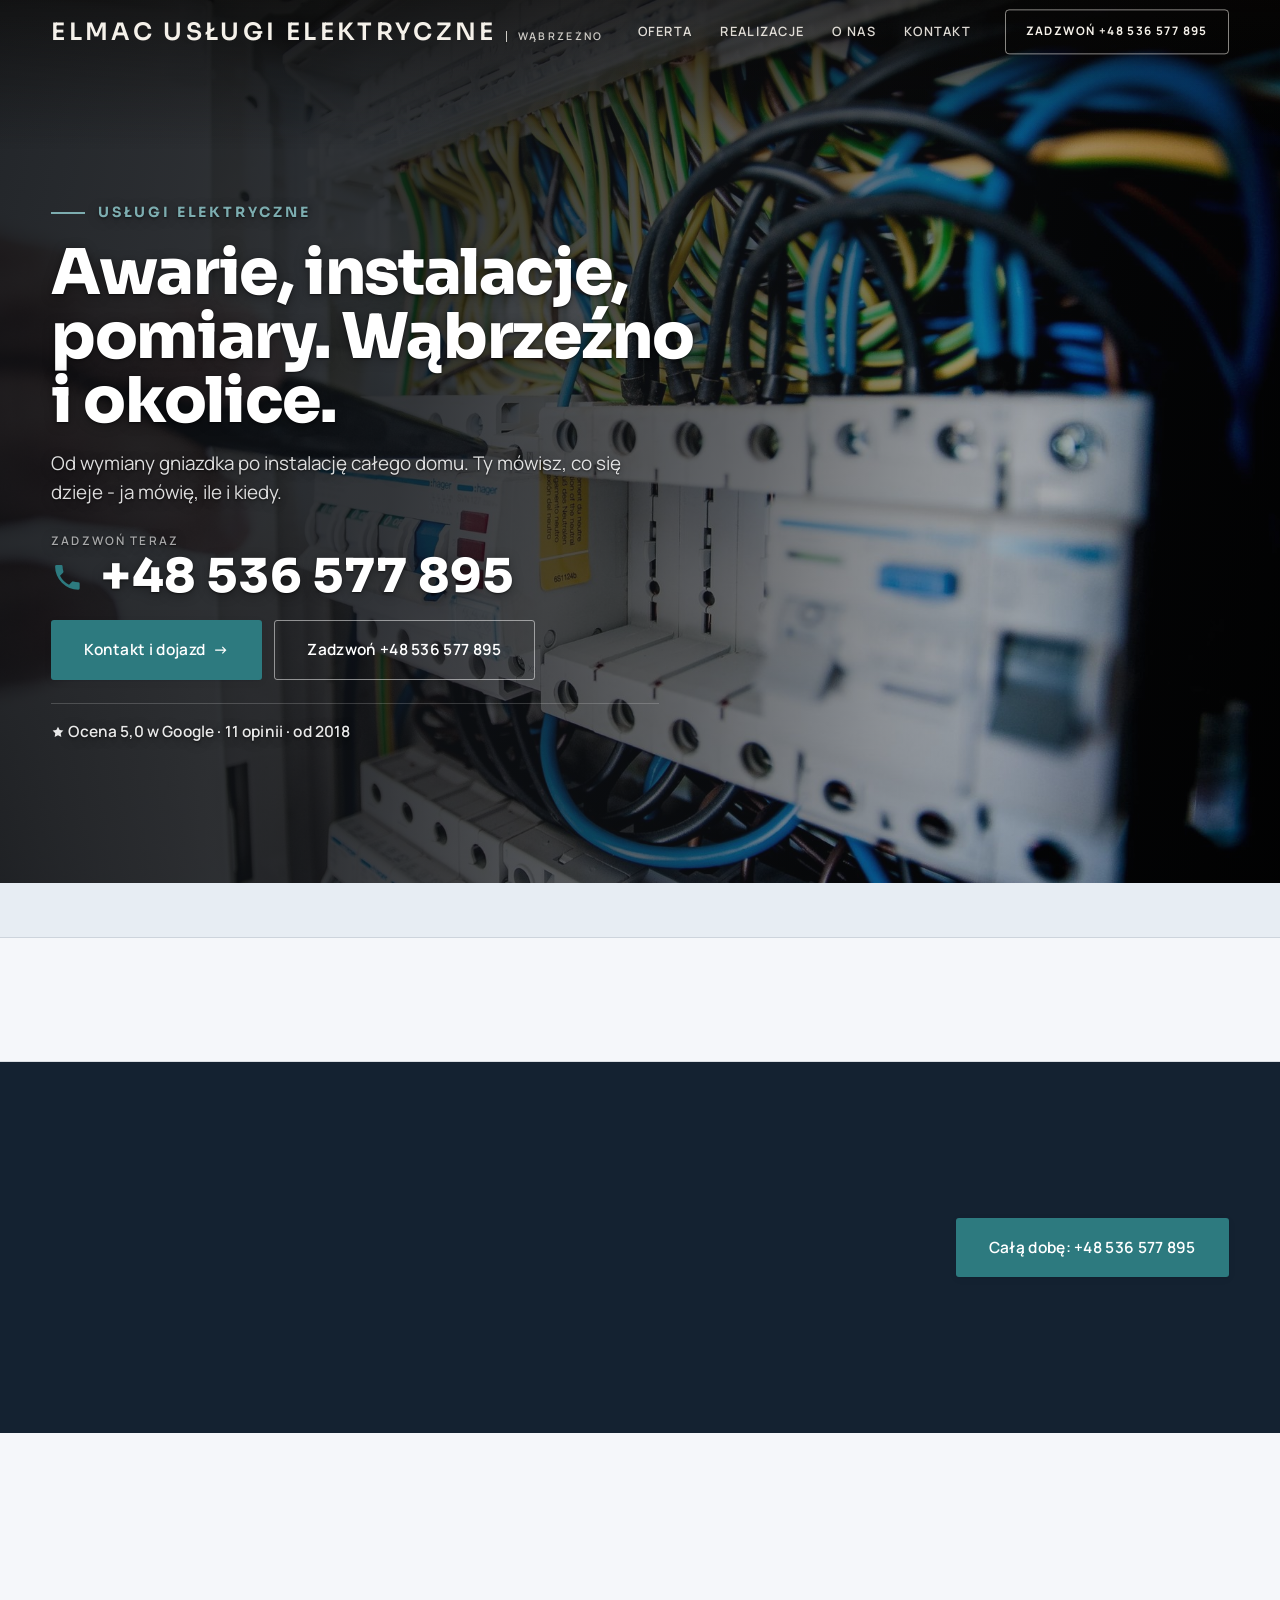
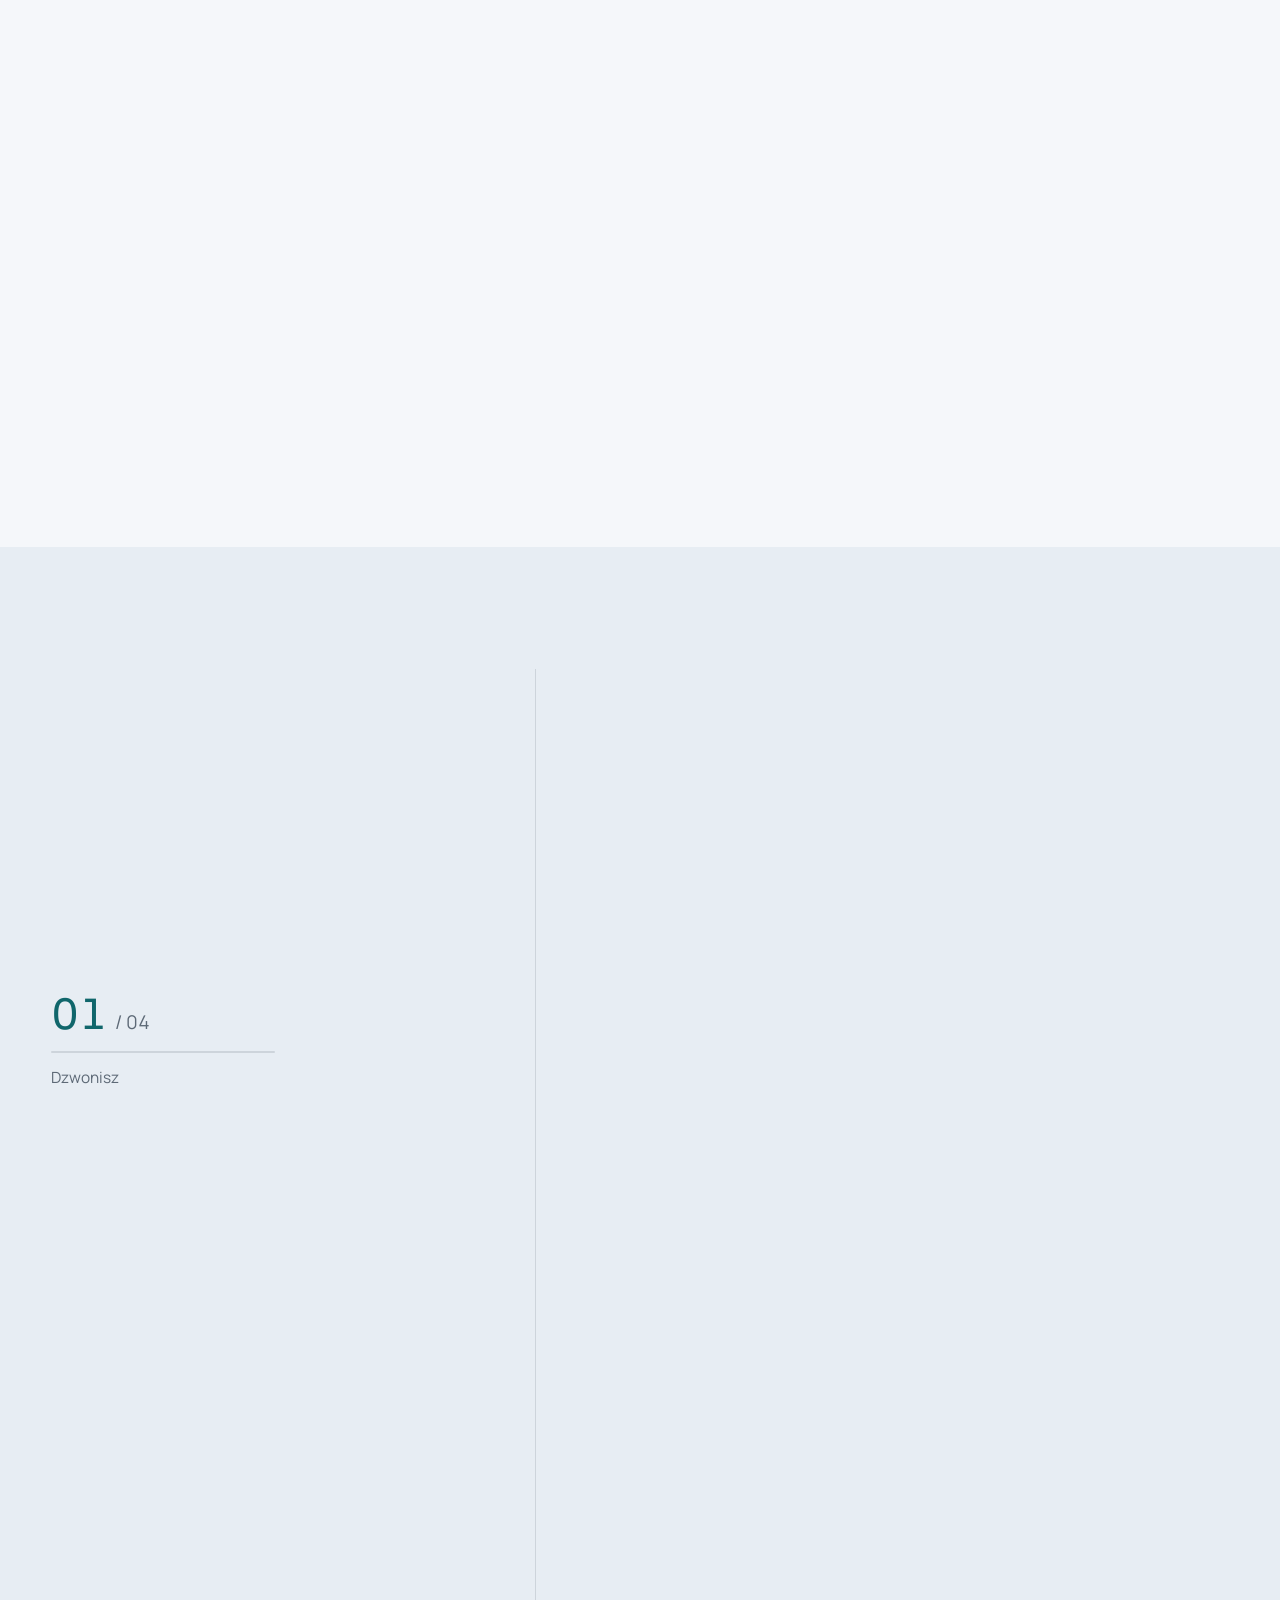
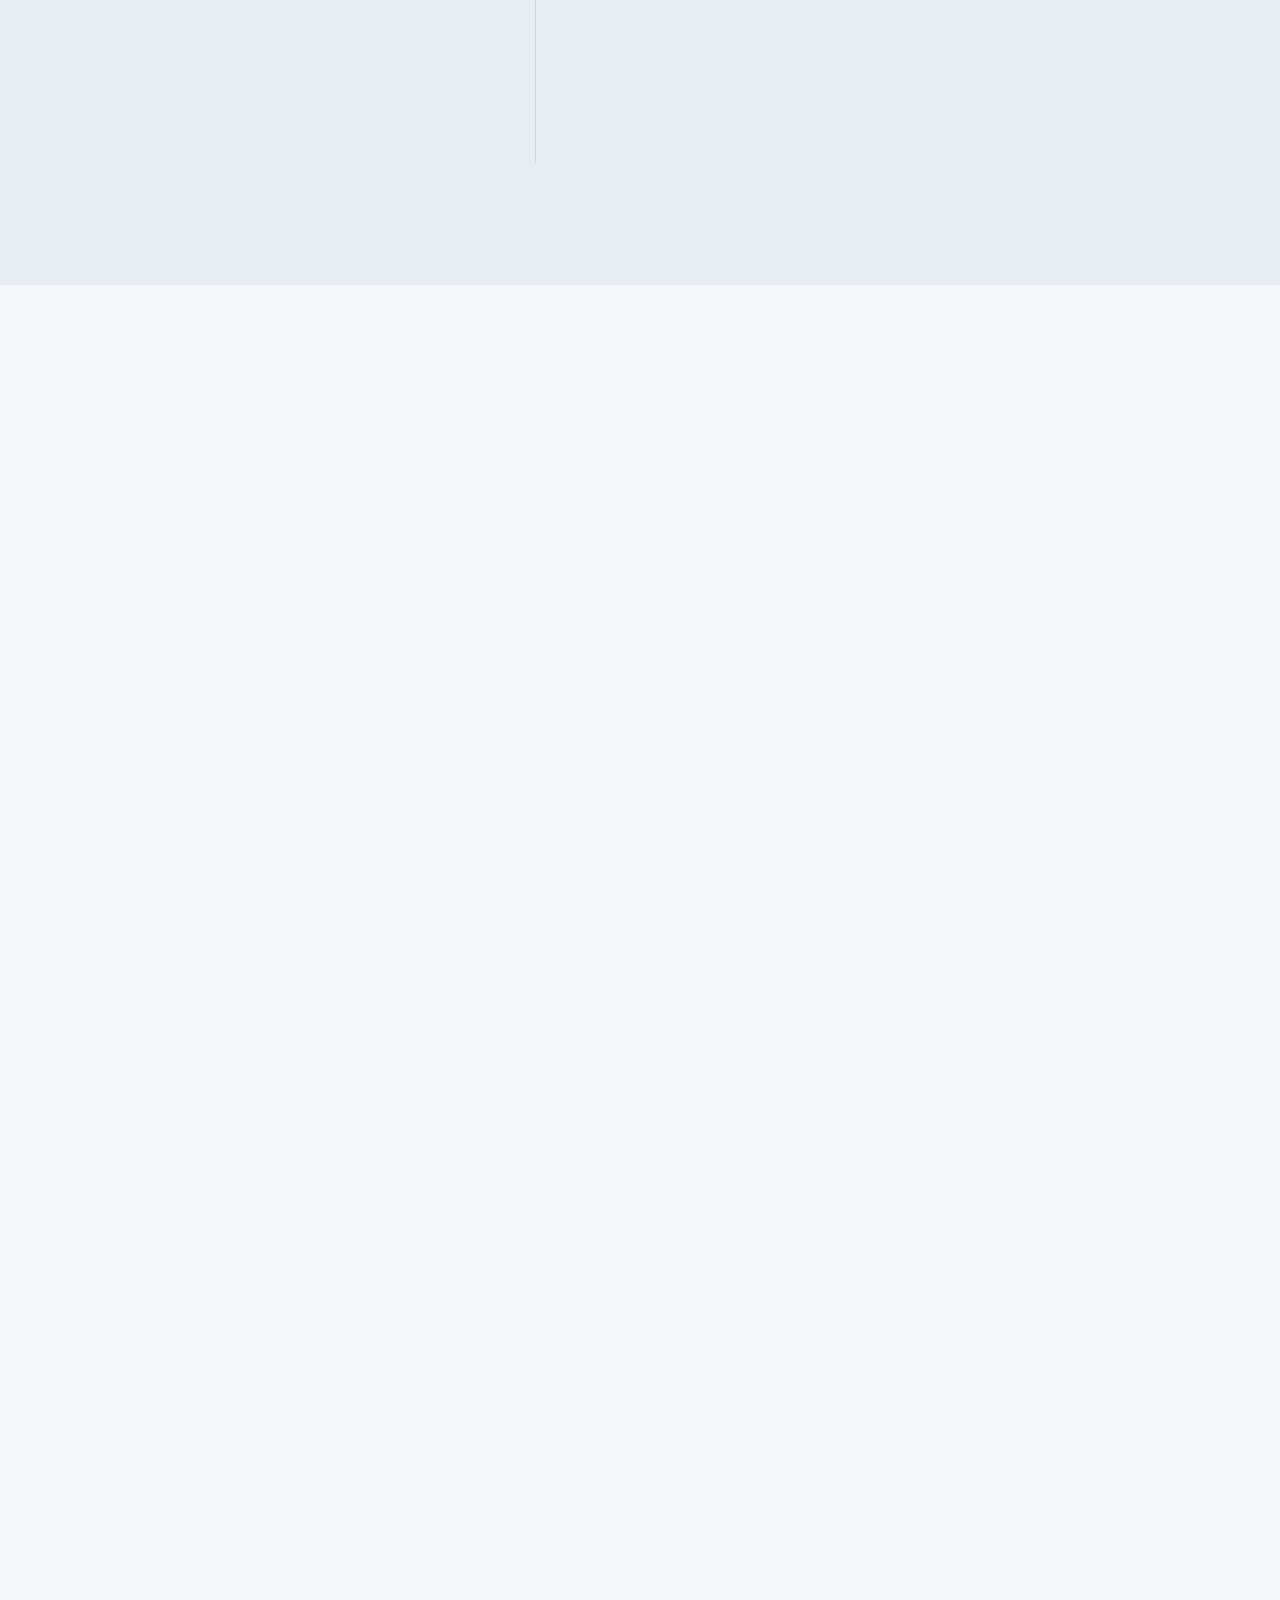
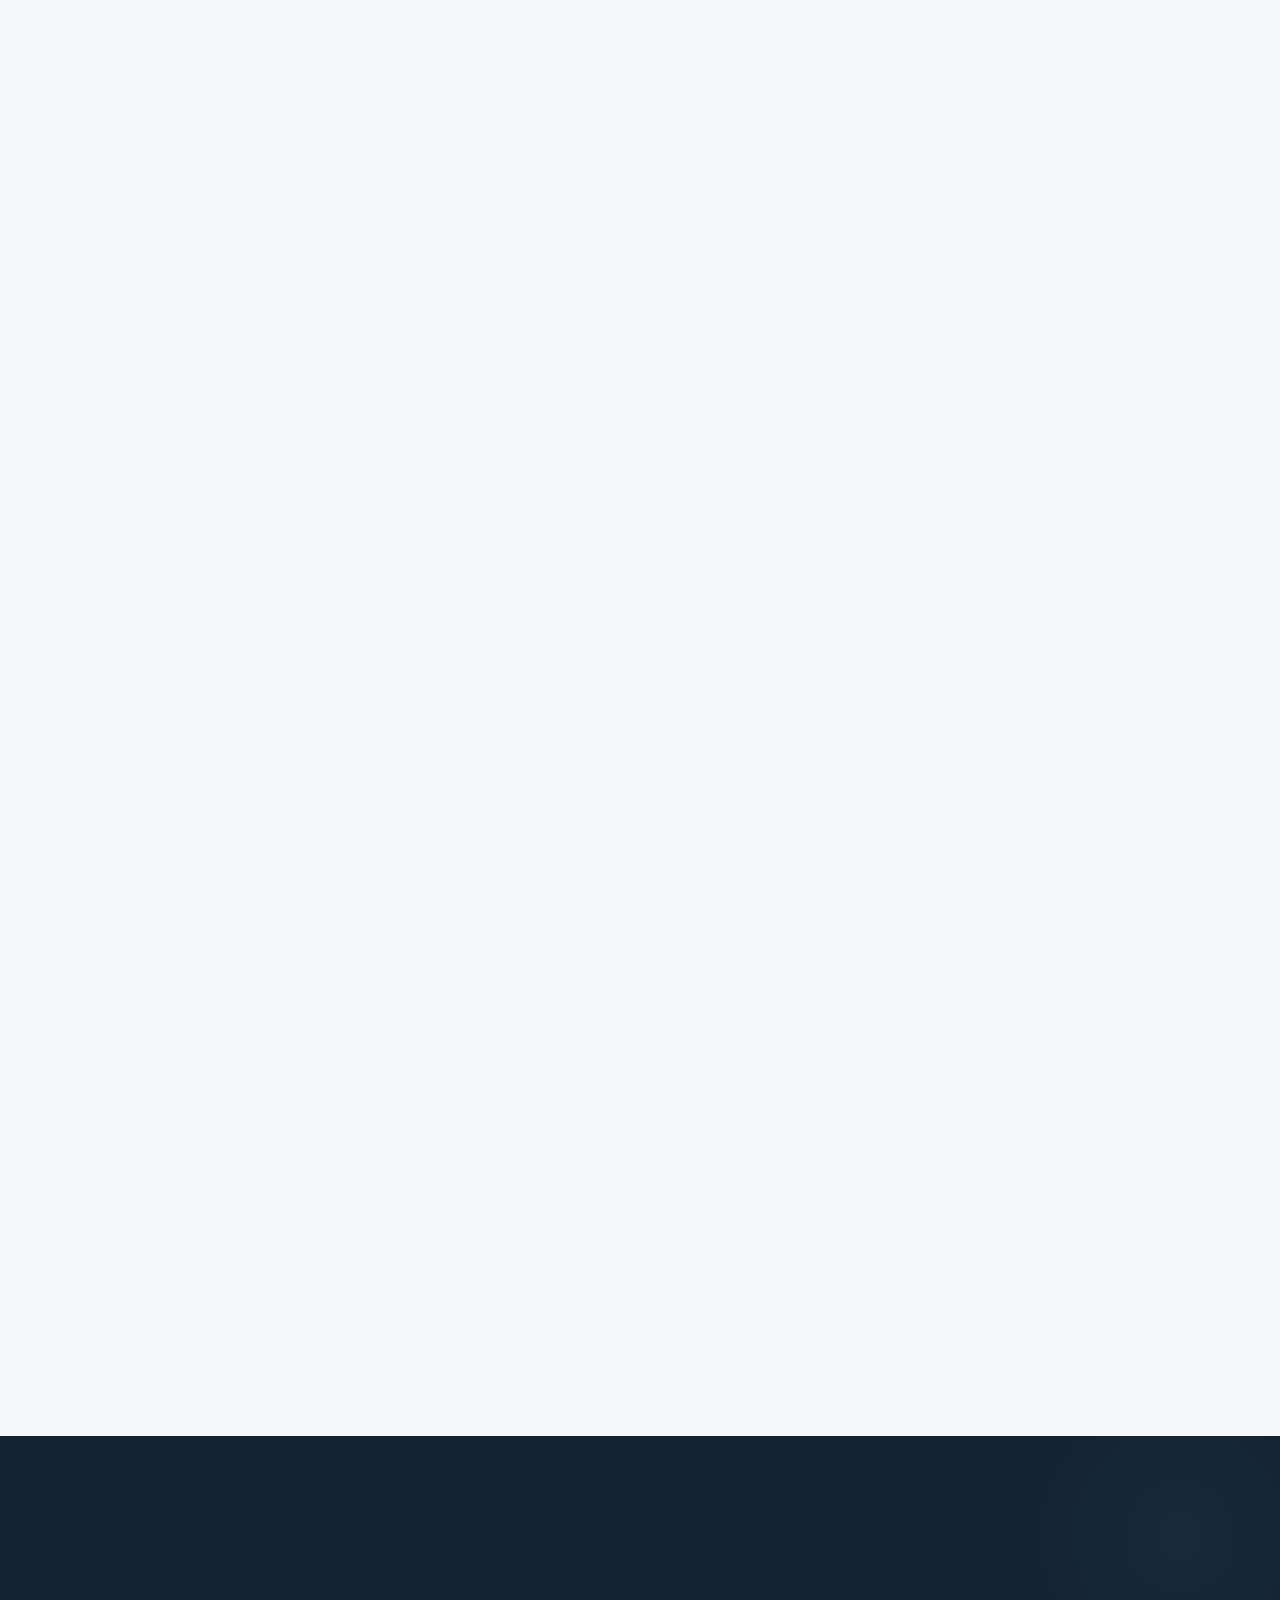
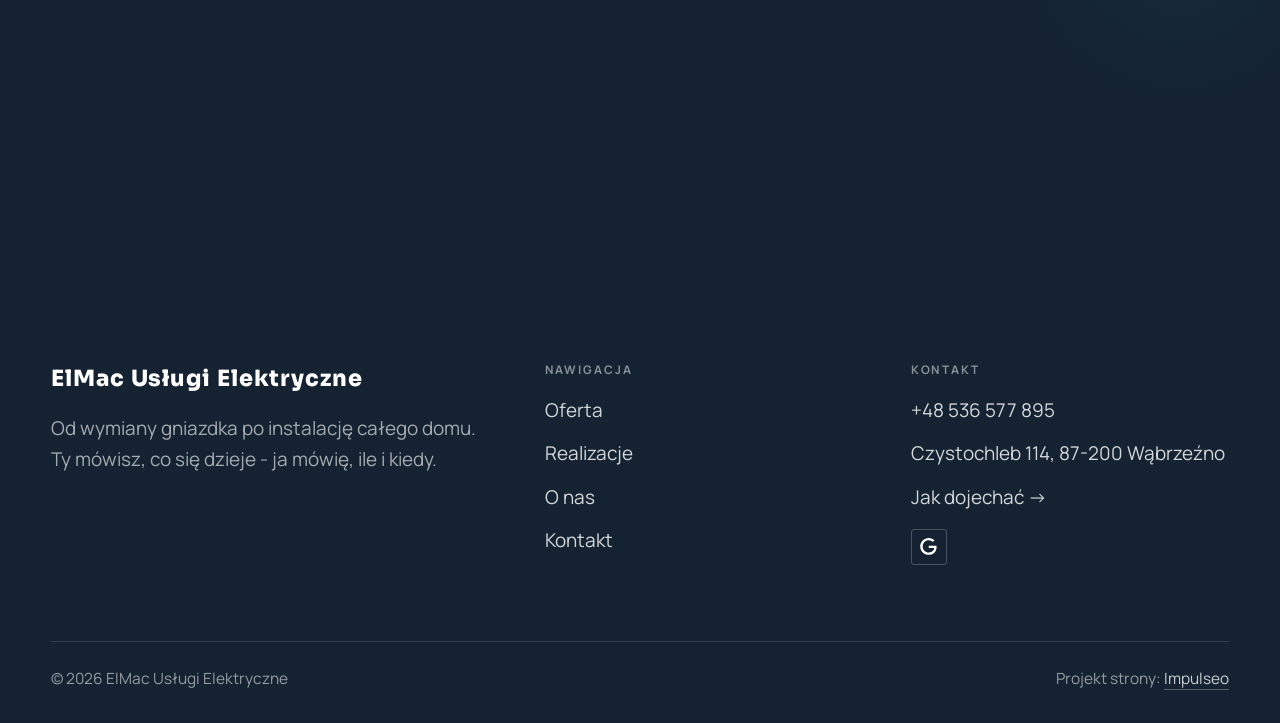
==== index.html @ 362e4b01 "Strona demo: elektryk-elmac-sprawdzone-uslugi-elektryczne-24h" ====
<!DOCTYPE html>
<html lang="pl">
<head>
<meta charset="UTF-8">
<meta name="viewport" content="width=device-width, initial-scale=1.0">
<title>ElMac Usługi Elektryczne - elektryk, awarie i instalacje</title>
<meta name="description" content="Elektryk w Wąbrzeźnie z dojazdem. Awarie, instalacje, rozdzielnice, oświetlenie, pomiary z protokołem. Cenę znasz przed robotą. Zadzwoń: +48 536 577 895.">
<link rel="canonical" href="https://kris20032.github.io/elektryk-elmac-sprawdzone-uslugi-elektryczne-24h/">
<meta name="robots" content="noindex, nofollow">
<meta property="og:type" content="website">
<meta property="og:locale" content="pl_PL">
<meta property="og:site_name" content="ElMac Usługi Elektryczne">
<meta property="og:title" content="ElMac Usługi Elektryczne - elektryk, awarie i instalacje">
<meta property="og:description" content="Elektryk w Wąbrzeźnie z dojazdem. Awarie, instalacje, rozdzielnice, oświetlenie, pomiary z protokołem. Cenę znasz przed robotą. Zadzwoń: +48 536 577 895.">
<meta property="og:url" content="https://kris20032.github.io/elektryk-elmac-sprawdzone-uslugi-elektryczne-24h/">
<meta property="og:image" content="https://kris20032.github.io/elektryk-elmac-sprawdzone-uslugi-elektryczne-24h/img/og.jpg">
<meta property="og:image:width" content="1200">
<meta property="og:image:height" content="630">
<meta name="twitter:card" content="summary_large_image">
<script type="application/ld+json">{"@context": "https://schema.org", "@type": "Electrician", "name": "ElMac Usługi Elektryczne", "url": "https://kris20032.github.io/elektryk-elmac-sprawdzone-uslugi-elektryczne-24h/", "telephone": "+48536577895", "image": "https://kris20032.github.io/elektryk-elmac-sprawdzone-uslugi-elektryczne-24h/img/og.jpg", "areaServed": "Wąbrzeźno", "sameAs": ["https://maps.google.com/?cid=17849796114524135607&g_mp=Cidnb29nbGUubWFwcy5wbGFjZXMudjEuUGxhY2VzLlNlYXJjaFRleHQQAhgEIAA"]}</script>
<link rel="preconnect" href="https://fonts.googleapis.com">
<link rel="preconnect" href="https://fonts.gstatic.com" crossorigin>
<link href="https://fonts.googleapis.com/css2?family=Sora:wght@600;700;800&family=Manrope:wght@400;500;600&display=swap" rel="stylesheet">
<link rel="stylesheet" href="assets/styles.css?v=7010539a">
</head>
<body>

<header class="nav">
  <div class="wrap nav-inner">
    <a class="brand" href="index.html"><span class="name">ElMac Usługi Elektryczne</span><span class="sub">Wąbrzeźno</span></a>
    <nav class="nav-links">
      <a href="oferta.html">Oferta</a>
      <a href="realizacje.html">Realizacje</a>
      <a href="o-nas.html">O nas</a>
      <a href="kontakt.html">Kontakt</a>
      <a href="tel:+48536577895" class="btn btn-accent">Zadzwoń +48 536 577 895</a>
    </nav>
    <button class="nav-toggle" aria-label="Menu"><span></span><span></span><span></span></button>
  </div>
</header>

<main>
<section class="hero-fach">
  <img class="hf-photo" src="img/hero.jpg" fetchpriority="high" data-rotate="img/g15.jpg|img/g14.jpg" alt="ElMac Usługi Elektryczne" width="1880" height="1251">
  <div class="hf-panel">
    <div class="hf-inner">
      <span class="hf-kicker">Usługi elektryczne</span>
      <h1 class="hf-title">Awarie, instalacje, pomiary. Wąbrzeźno i okolice. <em></em></h1>
      <p class="hf-lead">Od wymiany gniazdka po instalację całego domu. Ty mówisz, co się dzieje - ja mówię, ile i kiedy.</p>
      <a class="hf-phone" href="tel:+48536577895"><span class="hf-phone-lab">Zadzwoń teraz</span><span class="hf-phone-num"><svg class="ico-tel" width="16" height="16" viewBox="0 0 24 24" fill="none" aria-hidden="true"><path d="M6.6 10.8a15.5 15.5 0 0 0 6.6 6.6l2.2-2.2a1 1 0 0 1 1-.24 11.4 11.4 0 0 0 3.6.58 1 1 0 0 1 1 1V20a1 1 0 0 1-1 1A17 17 0 0 1 3 4a1 1 0 0 1 1-1h3.5a1 1 0 0 1 1 1c0 1.25.2 2.46.58 3.6a1 1 0 0 1-.25 1l-2.23 2.2Z" fill="currentColor"/></svg> +48 536 577 895</span></a>
      <div class="hf-actions">
        <a href="kontakt.html" class="btn btn-accent">Kontakt i dojazd <span class="arr">→</span></a>
        <a href="tel:+48536577895" class="btn btn-ghost hf-ghost">Zadzwoń +48 536 577 895</a>
      </div>
      <div class="hf-trust"><svg class="ico-star" width="14" height="14" viewBox="0 0 24 24" style="vertical-align:-2px" aria-hidden="true"><path d="M12 2.8l2.85 5.8 6.4.93-4.63 4.5 1.1 6.37L12 17.4l-5.72 3 1.1-6.37-4.63-4.5 6.4-.93L12 2.8Z" fill="currentColor"/></svg> Ocena 5,0 w Google · 11 opinii · od 2018</div>
    </div>
  </div>
</section>
<section class="fach-promise">
  <div class="wrap">
    <ul class="fp-row reveal"><li>Bezpłatna wycena</li><li>Dojazd: Wąbrzeźno i okolice</li><li>Gwarancja na robociznę</li></ul>
  </div>
</section>
<section class="opinie-mini" aria-label="Opinie klientów">
  <div class="wrap">
    <div class="om-row">
      <div class="om-item reveal"><blockquote>„Z czystym sumieniem polecam firmę ElMac.”</blockquote><span class="om-autor">Rafał Gruszka</span></div>
      <div class="om-item reveal"><blockquote>„Świetny specjalista, który profesjonalnie wykonuje swoją pracę.”</blockquote><span class="om-autor">Karol Małz</span></div>
      <div class="om-item reveal"><blockquote>„Fachowiec przez duże F!”</blockquote><span class="om-autor">Natalia Strzelecka</span></div>
    </div>
  </div>
</section>
<section class="awaria">
  <div class="wrap">
      <div class="reveal">
        <h3>Awaria? Odbieram całą dobę.</h3>
        <p>Pilne zgłoszenia biorę poza kolejką.</p>
      </div>
      <a class="btn btn-accent" href="tel:+48536577895">Całą dobę: +48 536 577 895</a>
  </div>
</section>
<section class="gateways-band">
  <div class="wrap">
    <div class="gateways">
      <a href="oferta.html" class="gateway reveal"><img src="img/g9.jpg" alt="Awarie i usterki" loading="lazy" width="1880" height="992" decoding="async"><span class="g-ttl">Awarie i usterki</span></a>
      <a href="oferta.html" class="gateway reveal"><img src="img/g7.jpg" alt="Instalacje elektryczne" loading="lazy" width="1880" height="1253" decoding="async"><span class="g-ttl">Instalacje elektryczne</span></a>
      <a href="oferta.html" class="gateway reveal"><img src="img/g8.jpg" alt="Rozdzielnice i zabezpieczenia" loading="lazy" width="1880" height="1357" decoding="async"><span class="g-ttl">Rozdzielnice i zabezpieczenia</span></a>
    </div>
  </div>
</section>
<section class="proces proces-os fachowcy">
  <div class="wrap proc-grid">
    <div class="proc-side">
      <div class="head reveal">
        <span class="eyebrow">Jak pracuję</span>
        <h2>Wiesz, na czym stoisz - na każdym etapie</h2>
        <p>Od pierwszego telefonu do odbioru roboty - krok po kroku.</p>
      </div>
      <div class="proc-count" aria-hidden="true"><span class="pc-cur">01</span><span class="pc-all">/ 04</span></div>
      <div class="proc-bar" aria-hidden="true"><i></i></div>
      <p class="proc-now" aria-hidden="true">Dzwonisz</p>
    </div>
    <ol class="proces-line">
      <li class="reveal"><span class="pno">01</span><h3>Dzwonisz</h3><p>Przy awarii mówię też, co wyłączyć od razu - zanim dojadę, ma być bezpiecznie.</p></li>
      <li class="reveal"><span class="pno">02</span><h3>Znasz cenę</h3><p>Zanim wyjmę narzędzia, wiesz, ile zapłacisz. Wyjdzie coś nowego w ścianie - najpierw rozmawiamy, potem robię.</p></li>
      <li class="reveal"><span class="pno">03</span><h3>Robota</h3><p>Stare przewody i osprzęt pokazuję, nie wynoszę po cichu - widzisz, co było do wymiany.</p></li>
      <li class="reveal"><span class="pno">04</span><h3>Odbiór i gwarancja</h3><p>Na koniec mierzę i pokazuję wynik - dostajesz protokół, gwarancję i jasny rachunek.</p></li>
    </ol>
  </div>
</section>
<section>
  <div class="wrap">
    <div class="head reveal">
      <span class="eyebrow">Realizacje</span>
      <h2>Zdjęcia z realizacji</h2>
      <p>Tak ta robota wygląda po skończeniu: opisana tablica, równe bruzdy, przewody pod sznurek.</p>
    </div>
    <div class="gallery">
      <div class="tile t-two3 reveal"><img src="img/g1.jpg" alt="ElMac Usługi Elektryczne" loading="lazy" width="1520" height="2058" decoding="async"></div>
      <div class="tile t-third reveal"><img src="img/g2.jpg" alt="ElMac Usługi Elektryczne" loading="lazy" width="1600" height="2133" decoding="async"></div>
      <div class="tile t-third reveal"><img src="img/g3.jpg" alt="ElMac Usługi Elektryczne" loading="lazy" width="1230" height="670" decoding="async"></div>
      <div class="tile t-third reveal"><img src="img/g4.jpg" alt="ElMac Usługi Elektryczne" loading="lazy" width="1600" height="2133" decoding="async"></div>
      <div class="tile t-third reveal"><img src="img/g5.jpg" alt="ElMac Usługi Elektryczne" loading="lazy" width="1600" height="2133" decoding="async"></div>
    </div>
    <div style="margin-top:var(--space-7)" class="reveal"><a href="realizacje.html" class="btn btn-accent">Pełna galeria <span class="arr">→</span></a></div>
  </div>
</section>
<section class="fach-uslugi">
  <div class="wrap">
    <div class="head reveal">
      <span class="eyebrow">Oferta</span>
      <h2>Co robię</h2>
      <p>To, po co dzwonią do mnie najczęściej. Szczegóły i ceny niżej.</p>
    </div>
    <ul class="fu-list">
      <li class="fu-row reveal"><div class="fu-name">Awarie i usterki</div><div class="fu-desc">Nagle zgasła połowa mieszkania? Bezpiecznik wybija po włączeniu czajnika?</div><a class="fu-cta" href="kontakt.html">Wycena <span class="arr">→</span></a></li>
      <li class="fu-row reveal"><div class="fu-name">Instalacje elektryczne</div><div class="fu-desc">Nowe mieszkanie od dewelopera? Zanim wjadą meble, dołożę punkty, których zabraknie: gniazda przy biurku, zasilanie płyty indukcyjnej, przygotowanie pod klimatyzację.</div><a class="fu-cta" href="kontakt.html">Wycena <span class="arr">→</span></a></li>
      <li class="fu-row reveal"><div class="fu-name">Rozdzielnice i zabezpieczenia</div><div class="fu-desc">Dokładam różnicówki i ochronniki przepięciowe do starszych tablic. Różnicówka odcina prąd, zanim zrobi krzywdę człowiekowi, ochronnik zbiera przepięcie po burzy, zanim dojdzie do sprzętu.</div><a class="fu-cta" href="kontakt.html">Wycena <span class="arr">→</span></a></li>
      <li class="fu-row reveal"><div class="fu-name">Oświetlenie i LED</div><div class="fu-desc">Zakładam oświetlenie w domu i na zewnątrz: lampy, taśmy LED, światło z czujnikiem ruchu nad wejściem i przy furtce.</div><a class="fu-cta" href="kontakt.html">Wycena <span class="arr">→</span></a></li>
      <li class="fu-row reveal"><div class="fu-name">Gniazdka, włączniki i osprzęt</div><div class="fu-desc">Za mało gniazdek i wszystko wisi na przedłużaczach? Dokładam punkty tam, gdzie ich brakuje: przy biurku, za telewizorem, na blacie w kuchni.</div><a class="fu-cta" href="kontakt.html">Wycena <span class="arr">→</span></a></li>
      <li class="fu-row reveal"><div class="fu-name">Pomiary i protokoły</div><div class="fu-desc">Kupujesz mieszkanie z rynku wtórnego? Sprawdzę instalację, zanim podpiszesz - miernik mówi więcej niż zapewnienia sprzedającego.</div><a class="fu-cta" href="kontakt.html">Wycena <span class="arr">→</span></a></li>
    </ul>
    <div style="margin-top:var(--space-7)" class="reveal"><a href="oferta.html" class="btn btn-ghost">Pełna oferta <span class="arr">→</span></a></div>
  </div>
</section>
<section class="stopklatka" aria-hidden="true">
  <div class="stk-bg" style="background-image:url(img/g10.jpg)"></div>
</section>
<section class="opinie">
  <div class="wrap">
    <div class="head center reveal">
      <span class="eyebrow">Opinie</span>
      <h2>Co mówią klienci</h2>
    </div>
    <p class="op-meta reveal"><span class="g-badge"><svg class="gb-ico" viewBox="0 0 24 24" width="18" height="18" aria-hidden="true"><path fill="#4285F4" d="M22.56 12.25c0-.78-.07-1.53-.2-2.25H12v4.26h5.92c-.26 1.37-1.04 2.53-2.21 3.31v2.77h3.57c2.08-1.92 3.28-4.74 3.28-8.09z"/><path fill="#34A853" d="M12 23c2.97 0 5.46-.98 7.28-2.66l-3.57-2.77c-.98.66-2.23 1.06-3.71 1.06-2.86 0-5.29-1.93-6.16-4.53H2.18v2.84C3.99 20.53 7.7 23 12 23z"/><path fill="#FBBC05" d="M5.84 14.09c-.22-.66-.35-1.36-.35-2.09s.13-1.43.35-2.09V7.07H2.18C1.43 8.55 1 10.22 1 12s.43 3.45 1.18 4.93l2.85-2.22.81-.62z"/><path fill="#EA4335" d="M12 5.38c1.62 0 3.06.56 4.21 1.64l3.15-3.15C17.45 2.09 14.97 1 12 1 7.7 1 3.99 3.47 2.18 7.07l3.66 2.84c.87-2.6 3.3-4.53 6.16-4.53z"/></svg><b class="gb-ocena">5,0</b><svg class="gb-stars" viewBox="0 0 90 18" width="74" height="14.8" aria-hidden="true"><g fill="currentColor" opacity=".26"><path transform="translate(0,0)" d="M9 1.6l2.2 4.46 4.92.72-3.56 3.47.84 4.9L9 12.74l-4.4 2.31.84-4.9L1.88 6.68l4.92-.72L9 1.6Z"/><path transform="translate(18,0)" d="M9 1.6l2.2 4.46 4.92.72-3.56 3.47.84 4.9L9 12.74l-4.4 2.31.84-4.9L1.88 6.68l4.92-.72L9 1.6Z"/><path transform="translate(36,0)" d="M9 1.6l2.2 4.46 4.92.72-3.56 3.47.84 4.9L9 12.74l-4.4 2.31.84-4.9L1.88 6.68l4.92-.72L9 1.6Z"/><path transform="translate(54,0)" d="M9 1.6l2.2 4.46 4.92.72-3.56 3.47.84 4.9L9 12.74l-4.4 2.31.84-4.9L1.88 6.68l4.92-.72L9 1.6Z"/><path transform="translate(72,0)" d="M9 1.6l2.2 4.46 4.92.72-3.56 3.47.84 4.9L9 12.74l-4.4 2.31.84-4.9L1.88 6.68l4.92-.72L9 1.6Z"/></g><clipPath id="gs1000"><rect x="0" y="0" width="90.0" height="18"/></clipPath><g fill="#FBBC04" clip-path="url(#gs1000)"><path transform="translate(0,0)" d="M9 1.6l2.2 4.46 4.92.72-3.56 3.47.84 4.9L9 12.74l-4.4 2.31.84-4.9L1.88 6.68l4.92-.72L9 1.6Z"/><path transform="translate(18,0)" d="M9 1.6l2.2 4.46 4.92.72-3.56 3.47.84 4.9L9 12.74l-4.4 2.31.84-4.9L1.88 6.68l4.92-.72L9 1.6Z"/><path transform="translate(36,0)" d="M9 1.6l2.2 4.46 4.92.72-3.56 3.47.84 4.9L9 12.74l-4.4 2.31.84-4.9L1.88 6.68l4.92-.72L9 1.6Z"/><path transform="translate(54,0)" d="M9 1.6l2.2 4.46 4.92.72-3.56 3.47.84 4.9L9 12.74l-4.4 2.31.84-4.9L1.88 6.68l4.92-.72L9 1.6Z"/><path transform="translate(72,0)" d="M9 1.6l2.2 4.46 4.92.72-3.56 3.47.84 4.9L9 12.74l-4.4 2.31.84-4.9L1.88 6.68l4.92-.72L9 1.6Z"/></g></svg><span class="gb-txt">11 opinii w Google</span></span></p>
    <p class="op-meta reveal"><a class="op-google" href="https://maps.google.com/?cid=17849796114524135607&amp;g_mp=Cidnb29nbGUubWFwcy5wbGFjZXMudjEuUGxhY2VzLlNlYXJjaFRleHQQAhgEIAA" target="_blank" rel="noopener"><svg class="op-g-ico" viewBox="0 0 24 24" width="17" height="17" aria-hidden="true"><path fill="#4285F4" d="M22.56 12.25c0-.78-.07-1.53-.2-2.25H12v4.26h5.92c-.26 1.37-1.04 2.53-2.21 3.31v2.77h3.57c2.08-1.92 3.28-4.74 3.28-8.09z"/><path fill="#34A853" d="M12 23c2.97 0 5.46-.98 7.28-2.66l-3.57-2.77c-.98.66-2.23 1.06-3.71 1.06-2.86 0-5.29-1.93-6.16-4.53H2.18v2.84C3.99 20.53 7.7 23 12 23z"/><path fill="#FBBC05" d="M5.84 14.09c-.22-.66-.35-1.36-.35-2.09s.13-1.43.35-2.09V7.07H2.18C1.43 8.55 1 10.22 1 12s.43 3.45 1.18 4.93l2.85-2.22.81-.62z"/><path fill="#EA4335" d="M12 5.38c1.62 0 3.06.56 4.21 1.64l3.15-3.15C17.45 2.09 14.97 1 12 1 7.7 1 3.99 3.47 2.18 7.07l3.66 2.84c.87-2.6 3.3-4.53 6.16-4.53z"/></svg><span>Zobacz opinie w Google</span><span class="arr">→</span></a></p>
    <div class="opinie-grid">
      <figure class="op-card reveal"><span class="op-star"><svg class="ico-star" width="14" height="14" viewBox="0 0 24 24" style="vertical-align:-2px" aria-hidden="true"><path d="M12 2.8l2.85 5.8 6.4.93-4.63 4.5 1.1 6.37L12 17.4l-5.72 3 1.1-6.37-4.63-4.5 6.4-.93L12 2.8Z" fill="currentColor"/></svg><svg class="ico-star" width="14" height="14" viewBox="0 0 24 24" style="vertical-align:-2px" aria-hidden="true"><path d="M12 2.8l2.85 5.8 6.4.93-4.63 4.5 1.1 6.37L12 17.4l-5.72 3 1.1-6.37-4.63-4.5 6.4-.93L12 2.8Z" fill="currentColor"/></svg><svg class="ico-star" width="14" height="14" viewBox="0 0 24 24" style="vertical-align:-2px" aria-hidden="true"><path d="M12 2.8l2.85 5.8 6.4.93-4.63 4.5 1.1 6.37L12 17.4l-5.72 3 1.1-6.37-4.63-4.5 6.4-.93L12 2.8Z" fill="currentColor"/></svg><svg class="ico-star" width="14" height="14" viewBox="0 0 24 24" style="vertical-align:-2px" aria-hidden="true"><path d="M12 2.8l2.85 5.8 6.4.93-4.63 4.5 1.1 6.37L12 17.4l-5.72 3 1.1-6.37-4.63-4.5 6.4-.93L12 2.8Z" fill="currentColor"/></svg><svg class="ico-star" width="14" height="14" viewBox="0 0 24 24" style="vertical-align:-2px" aria-hidden="true"><path d="M12 2.8l2.85 5.8 6.4.93-4.63 4.5 1.1 6.37L12 17.4l-5.72 3 1.1-6.37-4.63-4.5 6.4-.93L12 2.8Z" fill="currentColor"/></svg></span><blockquote>Z czystym sumieniem polecam firmę ElMac. Usługa wykonana profesjonalnie, sprawnie i bez zbędnego gadania. Wszystko dokładnie wyjaśnione, termin dotrzymany, a prace zrobione solidnie i estetycznie.</blockquote><span class="op-autor">Rafał Gruszka</span></figure>
      <figure class="op-card reveal"><span class="op-star"><svg class="ico-star" width="14" height="14" viewBox="0 0 24 24" style="vertical-align:-2px" aria-hidden="true"><path d="M12 2.8l2.85 5.8 6.4.93-4.63 4.5 1.1 6.37L12 17.4l-5.72 3 1.1-6.37-4.63-4.5 6.4-.93L12 2.8Z" fill="currentColor"/></svg><svg class="ico-star" width="14" height="14" viewBox="0 0 24 24" style="vertical-align:-2px" aria-hidden="true"><path d="M12 2.8l2.85 5.8 6.4.93-4.63 4.5 1.1 6.37L12 17.4l-5.72 3 1.1-6.37-4.63-4.5 6.4-.93L12 2.8Z" fill="currentColor"/></svg><svg class="ico-star" width="14" height="14" viewBox="0 0 24 24" style="vertical-align:-2px" aria-hidden="true"><path d="M12 2.8l2.85 5.8 6.4.93-4.63 4.5 1.1 6.37L12 17.4l-5.72 3 1.1-6.37-4.63-4.5 6.4-.93L12 2.8Z" fill="currentColor"/></svg><svg class="ico-star" width="14" height="14" viewBox="0 0 24 24" style="vertical-align:-2px" aria-hidden="true"><path d="M12 2.8l2.85 5.8 6.4.93-4.63 4.5 1.1 6.37L12 17.4l-5.72 3 1.1-6.37-4.63-4.5 6.4-.93L12 2.8Z" fill="currentColor"/></svg><svg class="ico-star" width="14" height="14" viewBox="0 0 24 24" style="vertical-align:-2px" aria-hidden="true"><path d="M12 2.8l2.85 5.8 6.4.93-4.63 4.5 1.1 6.37L12 17.4l-5.72 3 1.1-6.37-4.63-4.5 6.4-.93L12 2.8Z" fill="currentColor"/></svg></span><blockquote>Świetny specjalista, który profesjonalnie wykonuje swoją pracę. Poza tym też bardzo doceniam wysoką etykę zawodową, czyli odpowiedzialne i szczere podejście.</blockquote><span class="op-autor">Karol Małz</span></figure>
      <figure class="op-card reveal"><span class="op-star"><svg class="ico-star" width="14" height="14" viewBox="0 0 24 24" style="vertical-align:-2px" aria-hidden="true"><path d="M12 2.8l2.85 5.8 6.4.93-4.63 4.5 1.1 6.37L12 17.4l-5.72 3 1.1-6.37-4.63-4.5 6.4-.93L12 2.8Z" fill="currentColor"/></svg><svg class="ico-star" width="14" height="14" viewBox="0 0 24 24" style="vertical-align:-2px" aria-hidden="true"><path d="M12 2.8l2.85 5.8 6.4.93-4.63 4.5 1.1 6.37L12 17.4l-5.72 3 1.1-6.37-4.63-4.5 6.4-.93L12 2.8Z" fill="currentColor"/></svg><svg class="ico-star" width="14" height="14" viewBox="0 0 24 24" style="vertical-align:-2px" aria-hidden="true"><path d="M12 2.8l2.85 5.8 6.4.93-4.63 4.5 1.1 6.37L12 17.4l-5.72 3 1.1-6.37-4.63-4.5 6.4-.93L12 2.8Z" fill="currentColor"/></svg><svg class="ico-star" width="14" height="14" viewBox="0 0 24 24" style="vertical-align:-2px" aria-hidden="true"><path d="M12 2.8l2.85 5.8 6.4.93-4.63 4.5 1.1 6.37L12 17.4l-5.72 3 1.1-6.37-4.63-4.5 6.4-.93L12 2.8Z" fill="currentColor"/></svg><svg class="ico-star" width="14" height="14" viewBox="0 0 24 24" style="vertical-align:-2px" aria-hidden="true"><path d="M12 2.8l2.85 5.8 6.4.93-4.63 4.5 1.1 6.37L12 17.4l-5.72 3 1.1-6.37-4.63-4.5 6.4-.93L12 2.8Z" fill="currentColor"/></svg></span><blockquote>Fachowiec przez duże F! Instalacja położona od zera. Kontakt z p. Maciejem wzorowy. Odpowiada na każde pytanie i profesjonalnie doradzi co jest bardzo ważne.</blockquote><span class="op-autor">Natalia Strzelecka</span></figure>
    </div>
  </div>
</section>
<section class="odznaki">
  <div class="wrap">
    <ul class="odz-row">
      <li class="odz reveal"><img src="img/odznaka-1.png" alt="Orły Elektryki 2026 - laureat plebiscytu" loading="lazy" decoding="async" width="249" height="180"></li>
      <li class="odz reveal"><img src="img/odznaka-2.png" alt="Złota Firma 2026" loading="lazy" decoding="async" width="215" height="215"></li>
    </ul>
  </div>
</section>
<section class="obszar">
  <div class="wrap">
    <div class="head center reveal">
      <span class="eyebrow">Obszar działania</span>
      <h2>Dojeżdżam do Ciebie</h2>
    </div>
    <p class="obszar-txt reveal" style="text-align:center;max-width:60ch;margin:0 auto 1.4rem">Nie wiesz, czy dojadę do Ciebie? Zadzwoń i podaj adres. Jak nie dojeżdżam, powiem od razu i nie zajmę Ci dnia.</p>
    <ul class="obszar-list reveal"><li class="is-home">Wąbrzeźno</li><li>Toruń</li><li>Grudziądz</li><li>Brodnica</li><li>Iława</li></ul>
    <div class="obszar-mapa reveal" style="margin-top:var(--space-7)">
      <iframe title="Obszar działania - Wąbrzeźno i okolice" src="https://maps.google.com/maps?q=53.2683416%2C18.9390611&amp;z=11&amp;output=embed" loading="lazy" referrerpolicy="no-referrer-when-downgrade" style="width:100%;height:clamp(280px,38vh,420px);border:0;display:block;border-radius:var(--r-md)"></iframe>
    </div>
  </div>
</section>
<section class="faq-klinika">
  <div class="wrap">
    <div class="head center reveal">
      <span class="eyebrow">Częste pytania</span>
      <h2>Dobrze wiedzieć</h2>
    </div>
    <div class="faq-list">
      <details class="faq-item reveal"><summary>Ile to będzie kosztowało?</summary><p>Zależy, co się dzieje - dlatego wypytuję przez telefon i od razu podaję widełki. Ostateczną cenę ustalamy przy oględzinach, zanim zacznę.</p></details>
      <details class="faq-item reveal"><summary>Czy wycena jest płatna?</summary><p>Nie. Przyjazd i wycena w Wąbrzeźnie i najbliższej okolicy są bezpłatne - płacisz dopiero za umówioną robotę.</p></details>
      <details class="faq-item reveal"><summary>Jak szybko przyjedziesz?</summary><p>Brak prądu w całym domu to pilny wyjazd - przestawiam grafik. Dołożenie gniazdka spokojnie poczeka na umówiony termin.</p></details>
      <details class="faq-item reveal"><summary>Czy dostanę fakturę?</summary><p>Tak - VAT albo paragon, jak wolisz. Z firmami i wspólnotami rozliczam się przelewem.</p></details>
      <details class="faq-item reveal"><summary>Mam starą instalację. Muszę wymieniać wszystko?</summary><p>Aluminium w ścianach to jeszcze nie wyrok, ale ma swoje lata i lubi luzujące się zaciski. Mówię wprost, co wymienić od razu, a co można zaplanować - z cenami, żebyś mógł rozłożyć to w czasie.</p></details>
      <details class="faq-item reveal"><summary>Co, jeśli po naprawie coś dalej nie gra?</summary><p>Wracam i mierzę jeszcze raz. Moja wina - poprawiam za darmo; wyszło coś nowego - mówię wprost, co i za ile.</p></details>
    </div>
  </div>
</section>
<section class="cta">
  <div class="wrap">
    <div class="reveal">
      <span class="eyebrow">Współpraca</span>
      <h2>Potrzebujesz elektryka? Wycenię za darmo.</h2>
      <p>Zadzwoń i powiedz, co jest do zrobienia - obejrzę na miejscu i wycenię. Bez zobowiązań.</p>
    </div>
    <div class="cta-actions reveal">
      <a href="kontakt.html" class="btn btn-light">Kontakt i dojazd <span class="arr">→</span></a>
      <a href="tel:+48536577895" class="btn btn-ghost btn-ghost-cta">+48 536 577 895</a>
    </div>
  </div>
</section>
</main>

<footer>
  <div class="wrap">
    <div class="foot-grid">
      <div class="foot-brand">
        <div class="name">ElMac Usługi Elektryczne</div>
        <p>Od wymiany gniazdka po instalację całego domu. Ty mówisz, co się dzieje - ja mówię, ile i kiedy.</p>
      </div>
      <div class="foot-col">
        <h4>Nawigacja</h4>
        <a href="oferta.html">Oferta</a>
        <a href="realizacje.html">Realizacje</a>
        <a href="o-nas.html">O nas</a>
        <a href="kontakt.html">Kontakt</a>
      </div>
      <div class="foot-col">
        <h4>Kontakt</h4>
        <a href="tel:+48536577895">+48 536 577 895</a>
        <p>Czystochleb 114, 87-200 Wąbrzeźno</p>
        <a href="https://maps.google.com/?cid=17849796114524135607&g_mp=Cidnb29nbGUubWFwcy5wbGFjZXMudjEuUGxhY2VzLlNlYXJjaFRleHQQAhgEIAA" target="_blank" rel="noopener">Jak dojechać →</a>
      <div class="foot-soc">
        <a class="soc" href="https://maps.google.com/?cid=17849796114524135607&g_mp=Cidnb29nbGUubWFwcy5wbGFjZXMudjEuUGxhY2VzLlNlYXJjaFRleHQQAhgEIAA" target="_blank" rel="noopener" aria-label="Google - ElMac Usługi Elektryczne"><svg viewBox="0 0 24 24" aria-hidden="true" focusable="false"><path d="M12.48 10.92v3.28h7.84c-.24 1.84-.853 3.187-1.787 4.133-1.147 1.147-2.933 2.4-6.053 2.4-4.827 0-8.6-3.893-8.6-8.72s3.773-8.72 8.6-8.72c2.6 0 4.507 1.027 5.907 2.347l2.307-2.307C18.747 1.44 16.133 0 12.48 0 5.867 0 .307 5.387.307 12s5.56 12 12.173 12c3.573 0 6.267-1.173 8.373-3.36 2.16-2.16 2.84-5.213 2.84-7.667 0-.76-.053-1.467-.173-2.053H12.48z" fill="currentColor"/></svg></a>
      </div>
      </div>
    </div>
    <div class="foot-bot">
      <span>© 2026 ElMac Usługi Elektryczne</span>
      <span>Projekt strony: <a class="foot-credit" href="https://impulseo.pl" target="_blank" rel="noopener">Impulseo</a></span>
    </div>
  </div>
</footer>
<div class="sticky-call"><a class="sc-call" href="tel:+48536577895"><svg class="ico-tel" width="16" height="16" viewBox="0 0 24 24" fill="none" aria-hidden="true"><path d="M6.6 10.8a15.5 15.5 0 0 0 6.6 6.6l2.2-2.2a1 1 0 0 1 1-.24 11.4 11.4 0 0 0 3.6.58 1 1 0 0 1 1 1V20a1 1 0 0 1-1 1A17 17 0 0 1 3 4a1 1 0 0 1 1-1h3.5a1 1 0 0 1 1 1c0 1.25.2 2.46.58 3.6a1 1 0 0 1-.25 1l-2.23 2.2Z" fill="currentColor"/></svg> Zadzwoń</a><a class="sc-quote" href="kontakt.html">Kontakt i dojazd</a></div>
<div class="demo-wazne" data-do="2026-10-07" data-cykl="3" hidden><svg class="dw-ico" width="13" height="13" viewBox="0 0 24 24" fill="none" aria-hidden="true"><circle cx="12" cy="12" r="8.6" stroke="currentColor" stroke-width="1.8"/><path d="M12 7.2V12l3.3 2" stroke="currentColor" stroke-width="1.8" stroke-linecap="round"/></svg><span class="dw-txt"></span></div>

<script src="assets/main.js"></script>
</body>
</html>
---- assets/styles.css ----
/* ============================================================
   STOLBASZ — premium, architektoniczny B2B fit-out
   Jasna paleta, zero brązu. System wg premium-web-craft.
   Projekt strony: Impulseo (impulseo.pl)
   ============================================================ */

:root{
  /* PALETA — jasna, architektoniczna, chłodna */
  --paper:#f5f7fa;          /* główne tło */
  --paper-2:#e7edf3;        /* sekcje alternatywne (chłodny jasny szary) */
  --paper-3:#e7edf3;        /* delikatne wypełnienia */
  --ink:#142231;            /* tekst główny — chłodny grafit */
  --ink-soft:#2c3e52;       /* nagłówki drugorzędne */
  --muted:#697785;          /* tekst poboczny */
  --line:rgba(20,34,49,.12);/* hairline */
  --accent:#e8a00c;         /* stonowany petrol-slate — jedyny akcent */
  --accent-d:#c47f06;
  --accent-soft:rgba(232,160,12,.10);
  --dark:#142231;           /* sekcje ciemne (stopka/CTA) */

  /* HOVER ZDJĘĆ — JEDEN standard dla całego silnika (decyzja K. 04.08.2026, artefakt z wariantami).
     AKTUALNE (K.+Szymon 09.08.2026, wybór z artefaktu 6 wariantów): zoom 1.05 przy 1.4s -
     przy tak długim czasie mocniejszy kadr NIE skacze, tylko „oddycha". Poprzedni standard
     (1.02 / .55s z 04.08) odbierany jako dynamiczny i szybki.
     Spoczynek lekko przygaszony, ale TYLKO tam, gdzie jest mysz (@media hover:hover) —
     na telefonie zdjęcia zostają w pełnej jasności. */
  --img-zoom:1.05;                   /* K.+Szymon 09.08: wariant F z artefaktu porównawczego */
  --img-rest:brightness(.95) saturate(.99);
  --img-hot:brightness(1.06) saturate(1.05);
  --img-dur:1.4s;                    /* K.+Szymon 09.08 (wariant F): powoli = elegancko */
  --img-ease:cubic-bezier(.16,.84,.44,1);  /* miękki ogon, efekt „oddychania" */

  /* ODSTĘPY — skala 4/8 */
  --space-1:4px; --space-2:8px; --space-3:12px; --space-4:16px; --space-5:24px;
  --space-6:32px; --space-7:48px; --space-8:64px; --space-9:96px; --space-10:128px;

  /* TYPOGRAFIA — fluid clamp() (skala podbita 16.07.2026: większe, czytelniejsze litery — uwaga Adama) */
  --text-sm:clamp(.9rem,.87rem + .12vw,1rem);
  --text-base:clamp(1.08rem,1.04rem + .18vw,1.2rem);
  --text-lg:clamp(1.24rem,1.15rem + .34vw,1.44rem);
  --text-h3:clamp(1.34rem,1.22rem + .55vw,1.66rem);
  --text-h2:clamp(2.1rem,1.66rem + 2.1vw,3.1rem);
  --text-h1:clamp(2.9rem,2.1rem + 4vw,5.1rem);

  /* PROMIENIE — architektoniczne, raczej ostre */
  --r-sm:3px; --r-md:6px; --r-lg:10px;

  /* RUCH */
  --ease:cubic-bezier(.25,.46,.45,.94); --dur:.24s;

  /* CIENIE — miękkie, warstwowe */
  --sh-sm:0 1px 2px rgba(16,24,32,.04), 0 2px 8px rgba(16,24,32,.05);
  --sh-md:0 2px 6px rgba(16,24,32,.05), 0 12px 28px -8px rgba(16,24,32,.12);
  --sh-lg:0 6px 14px rgba(16,24,32,.07), 0 26px 56px -18px rgba(16,24,32,.22);

  --hairline:1px solid var(--line);

  --font-display:'Sora','Manrope',sans-serif;
  --font-body:'Manrope',sans-serif;
}

*{box-sizing:border-box;margin:0;padding:0}
html{scroll-behavior:smooth}
body{
  font-family:var(--font-body);
  font-size:var(--text-base);
  line-height:1.65;
  color:var(--ink);
  background:var(--paper);
  -webkit-font-smoothing:antialiased;
  text-rendering:optimizeLegibility;
}
img{max-width:100%;height:auto;display:block}  /* height:auto = width/height z atrybutów trzyma proporcje (TOP#12) */
a{color:inherit;text-decoration:none}

.wrap{width:min(92%,1180px);margin-inline:auto}
section{padding-block:clamp(52px,6.5vw,96px)}

h1,h2,h3{font-family:var(--font-display);font-weight:700;line-height:1.08;letter-spacing:-.02em;color:var(--ink)}
h1{font-size:var(--text-h1);letter-spacing:-.035em}
h2{font-size:var(--text-h2);letter-spacing:-.025em}
h3{font-size:var(--text-h3)}
/* MIARA — długość wiersza. WCAG 2.2 SC 1.4.8: max 80 znaków; Butterick: 45–90.
   68ch daje realnie 72–78 znaków polskiego tekstu, czyli z zapasem pod granicą.
   Wcześniej limit miał TYLKO <p> — <li>, <blockquote> i <dd> nie miały żadnego,
   i to jedyny powód, dla którego 23 bloki na dwóch oddanych stronach jadą po
   83–106 znaków w wierszu (pomiar 07.08.2026, bramka `miara`).
   ⚠️ Listy i definicje ograniczamy TYLKO bez klasy: `ul`/`ol` z klasą to u nas
   układ (siatki kafli, menu), a nie tekst ciągły — tam miarę wyznacza układ. */
/* 60ch, nie 68ch (K. 10.08): po zmianie fontów na węższe kroje (DM Sans i spółka)
   w 68ch mieściło się ~90 znaków - bramka pikselowa słusznie zgłaszała przekroczenie
   granicy 80. Pomiar na żywej przeglądarce: 60ch = 90 znaków, 53ch = ~78 znaków, czyli normę WCAG 1.4.8. */
:root{ --miara:53ch }
p{max-width:min(100%,var(--miara))}
blockquote,
ul:not([class])>li, ol:not([class])>li,
dl:not([class])>dd{max-width:min(100%,var(--miara))}

/* ⚠️ Świadomie BEZ wyjątku `.tile p,.card p,.svc p{max-width:none}`, choć nasuwa się sam:
   te akapity BYŁY już ograniczone (stare `p{max-width:65ch}`), więc „wyjątek" nie odblokowałby
   niczego nowego — tylko ROZLUŹNIŁ stan sprzed zmiany na wszystkich demach naraz.
   `figcaption` żadna z reguł wyżej nie dotyczy, więc też nie potrzebuje zwolnienia. */

/* ŁAMANIE. `balance` wyrównuje długości wierszy w nagłówku, `pretty` pilnuje ostatniego
   wiersza akapitu, żeby nie został w nim jeden wyraz. Obsługiwane od Chrome 117 /
   Safari 17.5; starsze przeglądarki po prostu ignorują tę własność.
   `text-wrap:pretty` nie występowało dotąd ANI RAZ w silniku ani w repo klientów. */
h1,h2,h3,.lead,.lede{text-wrap:balance}
p,li,blockquote,dd{text-wrap:pretty}

.eyebrow{
  font-family:var(--font-body);
  font-size:var(--text-sm);
  font-weight:600;
  letter-spacing:.18em;
  text-transform:uppercase;
  color:var(--accent);
  display:inline-flex;align-items:center;gap:var(--space-3);
}
/* flex:none + margin-top = kreska trzyma się PIERWSZEJ linii. Wcześniej align-items:center
   centrowało ją względem całego bloku i przy zawinięciu (długi kicker typu
   „…WNĘTRZ · LESZNO · OD 2019") druga linia lądowała z brzydkim wcięciem. */
.eyebrow{align-items:flex-start}
.eyebrow>*,.eyebrow{text-wrap:balance}   /* dlugi kicker lamal sie na sierote typu samo „2019" w drugiej linii */
.eyebrow::before{content:"";width:28px;height:1px;background:var(--accent);display:inline-block;flex:none;margin-top:.62em}

.muted{color:var(--muted)}
.lead{font-size:var(--text-lg);line-height:1.55;color:var(--ink-soft);max-width:50ch}

/* ---------- BUTTONS ---------- */
.btn{
  display:inline-flex;align-items:center;gap:var(--space-2);
  font-weight:600;font-size:var(--text-sm);letter-spacing:.02em;
  padding:var(--space-4) var(--space-6);
  border-radius:var(--r-sm);
  transition:transform var(--dur) var(--ease),box-shadow var(--dur) var(--ease),background var(--dur) var(--ease);
  cursor:pointer;border:1px solid transparent;
}
.btn-accent{background:var(--accent);color:#fff;box-shadow:var(--sh-sm)}
.btn-accent:hover{background:var(--accent-d);transform:translateY(-2px);box-shadow:var(--sh-md)}
.btn-accent:active{transform:translateY(0);box-shadow:var(--sh-sm)}
.btn-ghost{background:transparent;color:var(--ink);border-color:var(--line)}
.btn-ghost:hover{border-color:var(--accent);color:var(--accent);transform:translateY(-2px)}
.btn-light{background:#fff;color:var(--ink);box-shadow:var(--sh-sm)}
.btn-light:hover{transform:translateY(-2px);box-shadow:var(--sh-md)}
.btn .arr{transition:transform var(--dur) var(--ease)}
.btn:hover .arr{transform:translateX(4px)}

/* ---------- NAV ---------- */
.nav{
  position:sticky;top:0;z-index:50;
  background:color-mix(in srgb,var(--paper) 88%,transparent);
  backdrop-filter:saturate(140%) blur(10px);
  border-bottom:var(--hairline);
}
.nav-inner{display:flex;align-items:center;justify-content:space-between;gap:var(--space-5);height:72px}
/* ANTY-NACHODZENIE (K. 05.08.2026): długa nazwa firmy + przycisk z pełnym numerem nie mieściły się w pasku
   i flex ściskał linki PONIŻEJ ich treści - "Kontakt" wchodził na ramkę "Zadzwoń +48 ...". Teraz ustępuje
   nazwa marki (skrót wielokropkiem), a menu i przycisk nigdy się nie kurczą ani nie zachodzą na siebie. */
.brand{display:flex;flex-direction:column;line-height:1;min-width:0;flex:0 1 auto}
.brand .name{font-family:var(--font-display);font-weight:800;font-size:1.35rem;letter-spacing:.04em;white-space:nowrap;overflow:hidden;text-overflow:ellipsis}
.brand .sub{font-size:.62rem;letter-spacing:.34em;text-transform:uppercase;color:var(--muted);margin-top:5px;white-space:nowrap;overflow:hidden;text-overflow:ellipsis}
.nav-links{display:flex;align-items:center;gap:var(--space-6);flex:0 0 auto}
.nav-links a{font-size:var(--text-sm);font-weight:500;color:var(--ink-soft);position:relative;padding-block:4px;white-space:nowrap;transition:color var(--dur) var(--ease)}
.nav-links a::after{content:"";position:absolute;left:0;bottom:0;width:0;height:1.5px;background:var(--accent);transition:width var(--dur) var(--ease)}
.nav-links a:hover,.nav-links a.active{color:var(--ink)}
.nav-links a:hover::after,.nav-links a.active::after{width:100%}
.nav-links .btn{padding:var(--space-2) var(--space-5)}
/* przyciski w nav: właściwy kolor (przebij .nav-links a) + bez podkreślenia */
.nav-links a.btn-accent{color:#fff}
.nav-links a.btn-ghost,.nav-links a.btn-light{color:var(--ink)}
/* CTA w pasku: NIE podkreślenie spod linków menu, ale ten sam przelatujący błysk,
   co na wszystkich innych przyciskach (zgłoszenie K. 13.08.2026 - „na hero jest efekt
   światła przechodzącego przez przycisk, na navbarze go nie ma, a mają być identyczne").
   Reguła `.nav-links a::after` jest silniejsza od `.btn::after`, więc trzeba jej
   geometrię wyzerować i wpisać połysk z nazwy - samo `display:none` gasiło efekt. */
.nav-links a.btn::after{
  display:block;content:"";position:absolute;inset:0;z-index:-1;pointer-events:none;
  width:auto;height:auto;border-radius:inherit;   /* kasuje geometrię podkreślenia (width:0;height:1.5px) */
  background:linear-gradient(100deg,transparent 32%,rgba(255,255,255,.20) 50%,transparent 68%);
  translate:-120% 0}
@media (prefers-reduced-motion:no-preference){
  .nav-links a.btn:hover::after{translate:120% 0;transition:translate .75s var(--mt-ease,cubic-bezier(.16,.84,.44,1))}
}
.nav-toggle{display:none;background:none;border:none;cursor:pointer;flex-direction:column;gap:5px;padding:8px}
.nav-toggle span{width:24px;height:2px;background:var(--ink);transition:var(--dur)}
/* Ciasny zakres MIĘDZY menu mobilnym a pełnym pulpitem: zbijamy odstępy i nazwę marki,
   żeby wszystko zmieściło się naturalnie, zanim w ogóle dojdzie do skracania wielokropkiem. */
@media(max-width:1280px) and (min-width:921px){
  .nav-links{gap:var(--space-4)}
  .nav-links .btn{padding:var(--space-2) var(--space-4)}
  .brand .name{font-size:1.15rem}
}

/* ---------- HERO (split) ---------- */
.hero{position:relative;overflow:hidden;border-bottom:var(--hairline)}
.hero-grid{display:grid;grid-template-columns:1.05fr .95fr;gap:clamp(24px,4vw,60px);align-items:center;
  padding-block:clamp(36px,4.5vw,64px)}
.hero-copy .eyebrow{margin-bottom:var(--space-5)}
.hero-copy h1{margin-bottom:var(--space-5)}
.hero-copy .lead{margin-bottom:var(--space-7)}
.hero-actions{display:flex;flex-wrap:wrap;gap:var(--space-4)}
.hero-art{position:relative;aspect-ratio:4/3;border-radius:var(--r-lg);overflow:hidden;box-shadow:var(--sh-lg)}
.hero-art img{width:100%;height:100%;object-fit:cover}
.hero-art::after{content:"";position:absolute;inset:0;background:linear-gradient(180deg,transparent 55%,rgba(18,24,28,.28))}
.hero-badge{position:absolute;left:var(--space-5);bottom:var(--space-5);z-index:2;
  background:rgba(252,252,251,.94);backdrop-filter:blur(4px);
  border-radius:var(--r-md);padding:var(--space-4) var(--space-5);box-shadow:var(--sh-md);max-width:78%}
.hero-badge strong{display:block;font-family:var(--font-display);font-size:1rem;letter-spacing:-.01em}
.hero-badge span{font-size:var(--text-sm);color:var(--muted)}

/* ---------- HERO duży / kinowy (strona główna) ---------- */
.hero-cine{position:relative;min-height:clamp(560px,82vh,840px);min-height:clamp(560px,82svh,840px);display:flex;align-items:center;overflow:hidden;border-bottom:var(--hairline)}
.hero-cine>img{position:absolute;inset:0;width:100%;height:100%;object-fit:cover;z-index:0}
.hero-cine::after{content:"";position:absolute;inset:0;z-index:1;
  background:linear-gradient(95deg,rgba(13,18,23,.86) 0%,rgba(13,18,23,.64) 32%,rgba(13,18,23,.24) 62%,rgba(13,18,23,.04) 100%)}
.hero-cine .wrap{position:relative;z-index:2;padding-block:var(--space-8)}
.hero-cine .hero-copy{max-width:660px}
.hero-cine .eyebrow{color:#fff;margin-bottom:var(--space-5)}
.hero-cine .eyebrow::before{background:#fff}
.hero-cine h1{color:#fff;margin-bottom:var(--space-5);font-size:clamp(2.9rem,2rem + 4.4vw,5.2rem);text-wrap:balance}
.hero-cine .lead{color:rgba(255,255,255,.92);max-width:48ch;margin-bottom:var(--space-7)}
.hero-cine .hero-actions{display:flex;flex-wrap:wrap;gap:var(--space-4)}
/* NISKIE OKNO (laptop z dokiem i paskami przeglądarki ma ~700-780 px wysokości widoku):
   H1 do 5.2rem + długi lead nie mieściły się i przyciski wypadały POD krawędź ekranu -
   klient widział stronę bez ani jednego CTA. Skalujemy w dół, zamiast przycinać treść. */
@media(min-width:821px) and (max-height:820px){
  .hero-cine{min-height:clamp(520px,94svh,780px)}
  .hero-cine .wrap{padding-block:var(--space-6)}
  .hero-cine h1{font-size:clamp(2.2rem,1.5rem + 2.6vw,3.6rem);margin-bottom:var(--space-4)}
  .hero-cine .eyebrow{margin-bottom:var(--space-4)}
  .hero-cine .lead{margin-bottom:var(--space-5);max-width:44ch}
}
@media(max-width:680px){
  .hero-cine{min-height:clamp(520px,76vh,640px);min-height:clamp(520px,76svh,640px);align-items:flex-end}
  .hero-cine::after{background:linear-gradient(0deg,rgba(13,18,23,.9) 6%,rgba(13,18,23,.45) 55%,rgba(13,18,23,.25) 100%)}
  .hero-cine .wrap{padding-bottom:var(--space-9)}
  /* TELEFON (~90% oglądających): lead potrafił zająć 8 linii i zepchnąć CTA poza pierwszy ekran.
     Zwężamy interlinię i skalę - treści nie ucinamy, bo to ona sprzedaje. */
  .hero-cine .lead{font-size:.98rem;line-height:1.5;margin-bottom:var(--space-5)}
  .hero-cine .eyebrow{font-size:.72rem;letter-spacing:.13em;margin-bottom:var(--space-4)}
  .hero-cine .eyebrow::before{width:20px}
  .hero-cine h1{margin-bottom:var(--space-4)}
}

/* full-bleed hero variant (podstrony) */
.pagehead{position:relative;min-height:46vh;min-height:46svh;display:flex;align-items:flex-end;overflow:hidden;border-bottom:var(--hairline)}
.pagehead img{position:absolute;inset:0;width:100%;height:100%;object-fit:cover}
/* 10.08.2026 (decyzja K.): mocniejsze przyciemnienie + cień pod tekstem. Bramka mierzyła na
   nagłówkach podstron 3,38-3,43:1 przy wymaganych 4,5 — jasne zdjęcie (hala, śnieg, niebo)
   podchodziło pod biały tekst. Zdjęcia klientów są różne, więc kontrast musi dawać WARSTWA,
   a nie szczęśliwy dobór kadru. */
.pagehead::after{content:"";position:absolute;inset:0;background:linear-gradient(180deg,rgba(18,24,28,.40),rgba(18,24,28,.76))}
.pagehead .wrap{position:relative;z-index:2;padding-block:var(--space-9);color:#fff}
.pagehead h1{color:#fff;max-width:18ch;text-shadow:0 2px 16px rgba(0,0,0,.55)}
.pagehead .eyebrow{color:#fff}
.pagehead .eyebrow::before{background:#fff}
.pagehead p{color:rgba(255,255,255,.92);margin-top:var(--space-4);max-width:54ch;text-shadow:0 1px 12px rgba(0,0,0,.5)}

/* ---------- STRIP (pasek skrótów / liczby) ---------- */
.strip{background:var(--dark);color:#fff}
/* PASEK HASEŁ — standard 04.08.2026 (decyzja K.): 5 haseł w JEDNYM rzędzie, tekst WYŚRODKOWANY,
   węższe marginesy boczne niż reszta strony (pasek ma iść szerzej), równe wysokości kolumn. */
.strip .wrap{width:min(96%,1440px);display:grid;grid-template-columns:repeat(5,1fr);
  gap:var(--space-5);padding-block:var(--space-7);align-items:stretch}
.strip .item .k{font-family:var(--font-display);font-size:clamp(1.05rem,.82rem + .85vw,1.55rem);
  font-weight:800;letter-spacing:-.02em;color:#fff;line-height:1.18;text-wrap:balance}
.strip .item .v{font-size:var(--text-sm);color:rgba(255,255,255,.66);margin-top:var(--space-2);line-height:1.4}
.strip .item{border-left:2px solid var(--accent);padding-inline:var(--space-4);
  text-align:center;display:flex;flex-direction:column;justify-content:center}
/* liczba kolumn = liczba haseł, żeby ostatnie nie zostawało samo w drugim rzędzie.
   Klasę n-N nadaje multipage.py; domyślnie (bez klasy) pasek jest 5-kolumnowy. */
.strip.n-2 .wrap{grid-template-columns:repeat(2,1fr)}
.strip.n-3 .wrap{grid-template-columns:repeat(3,1fr)}
.strip.n-4 .wrap{grid-template-columns:repeat(4,1fr);gap:var(--space-6)}
.strip.n-4 .item .k{font-size:clamp(1.3rem,1rem + 1.1vw,2rem)}
.strip.n-6 .wrap{grid-template-columns:repeat(6,1fr);gap:var(--space-4)}
.strip.n-6 .item .k{font-size:clamp(.98rem,.8rem + .7vw,1.35rem)}
/* równe łamanie: zamiast "długa linia + jedno słowo" obie linie zbliżonej długości */
.strip .item .k{text-wrap:balance}

/* ---------- SECTION HEAD ---------- */
.head{max-width:48rem;margin-bottom:var(--space-8)}
.head.center{margin-inline:auto;text-align:center}
.head .eyebrow{margin-bottom:var(--space-4)}
.head h2{margin-bottom:var(--space-4)}
.head p{color:var(--muted);font-size:var(--text-lg);line-height:1.55}
.head.center p{margin-inline:auto}

/* ---------- INTRO SPLIT ---------- */
.split{display:grid;grid-template-columns:.92fr 1.08fr;gap:clamp(28px,5vw,80px);align-items:center}
.split.rev{grid-template-columns:1.08fr .92fr}
.split.rev .split-art{order:-1}
.split-art{position:relative;aspect-ratio:5/4;border-radius:var(--r-lg);overflow:hidden;box-shadow:var(--sh-lg)}
.split-art img{width:100%;height:100%;object-fit:cover}
.split-copy h2{margin-bottom:var(--space-5)}
.split-copy p+p{margin-top:var(--space-4)}
.split-copy .btn{margin-top:var(--space-6)}

/* ---------- SERVICES (zakres) ---------- */
.svc-grid{display:grid;grid-template-columns:repeat(auto-fit,minmax(280px,1fr));gap:var(--space-5)}
.svc{background:#fff;border:var(--hairline);border-radius:var(--r-md);padding:var(--space-7) var(--space-6);
  transition:transform var(--dur) var(--ease),box-shadow var(--dur) var(--ease),border-color var(--dur) var(--ease);
  position:relative;overflow:hidden}
.svc::before{content:"";position:absolute;left:0;top:0;width:3px;height:0;background:var(--accent);transition:height var(--dur) var(--ease)}
.svc:hover{transform:translateY(-4px);box-shadow:var(--sh-md);border-color:transparent}
.svc:hover::before{height:100%}
.svc .ic{font-family:var(--font-display);font-size:.8rem;font-weight:700;letter-spacing:.12em;color:var(--accent);margin-bottom:var(--space-4)}
.svc h3{margin-bottom:var(--space-3);font-size:1.22rem}
.svc p{color:var(--muted);font-size:var(--text-base);line-height:1.6}

/* big detailed service rows */
.svc-row{display:grid;grid-template-columns:.8fr 1.2fr;gap:clamp(20px,4vw,60px);align-items:center;padding-block:var(--space-8)}
.svc-row+.svc-row{border-top:var(--hairline)}
.svc-row.rev{grid-template-columns:1.2fr .8fr}
/* Naprzemienny układ wierszy oferty: co drugi wiersz ma zdjęcie po PRAWEJ.
   Było `order:-1` — martwy kod, bo zdjęcie i tak jest pierwszym dzieckiem w HTML,
   więc wszystkie wiersze wyglądały identycznie (zdjęcie zawsze z lewej), a `rev`
   zmieniało tylko szerokość kolumn. Znalezione 29.07.2026 przy różnicowaniu kierunków
   animacji (pomiar pozycji: art.mid 390/502 przy row.mid 756 — zawsze lewa strona). */
.svc-row.rev .svc-row-art{order:2}
.svc-row-art{aspect-ratio:4/3;border-radius:var(--r-md);overflow:hidden;box-shadow:var(--sh-md)}
.svc-row-art img{width:100%;height:100%;object-fit:cover}
.svc-row h3{font-size:1.5rem;margin-bottom:var(--space-4)}
.svc-row .num{font-family:var(--font-display);font-size:.85rem;font-weight:700;letter-spacing:.14em;color:var(--accent);display:block;margin-bottom:var(--space-3)}
.svc-row ul{list-style:none;margin-top:var(--space-4);display:flex;flex-direction:column;gap:var(--space-2)}
.svc-row li{position:relative;padding-left:var(--space-5);color:var(--muted);font-size:var(--text-base)}
.svc-row li::before{content:"";position:absolute;left:0;top:.62em;width:8px;height:1px;background:var(--accent)}

/* ---------- GALLERY (realizacje) ---------- */
.gallery{display:grid;grid-template-columns:repeat(12,1fr);gap:var(--space-4);grid-auto-rows:200px}
/* GALERIA MASONRY — pionowe zdjęcia (portrety beauty/wellness) bez przycinania: kolumny, height auto */
.gallery-masonry{column-count:3;column-gap:var(--space-4)}
@media(max-width:900px){.gallery-masonry{column-count:2}}
@media(max-width:560px){.gallery-masonry{column-count:1}}
.gallery-masonry .m-tile{break-inside:avoid;margin:0 0 var(--space-4);padding:0;position:relative;overflow:hidden;border-radius:var(--r-md);border:1px solid var(--line)}
.gallery-masonry .m-tile img{width:100%;height:auto;display:block}
.gallery-masonry .m-tile .cap{position:absolute;left:0;right:0;bottom:0;padding:var(--space-4);color:#fff;background:linear-gradient(0deg,rgba(0,0,0,.55),transparent);font-size:var(--text-sm)}
.gallery-masonry .m-tile .cap small{display:block;font-weight:400;opacity:.78;letter-spacing:.04em;text-transform:uppercase;font-size:.66rem;margin-top:3px}
.tile{position:relative;overflow:hidden;border-radius:var(--r-md);box-shadow:var(--sh-sm);
  transition:transform var(--dur) var(--ease),box-shadow var(--dur) var(--ease)}
.tile img{width:100%;height:100%;object-fit:cover;
  transition:transform var(--img-dur) var(--img-ease),filter var(--img-dur) var(--img-ease)}
.tile:hover{box-shadow:var(--sh-md)}
.tile .cap{position:absolute;left:0;right:0;bottom:0;padding:var(--space-5) var(--space-4) var(--space-4);
  /* mocniejszy spad + cien pod tekstem: na JASNYCH zdjeciach klienta (biale fronty, sciany)
     slaby gradient dawal kontrast ~1.5:1 zamiast wymaganych 3.6:1 (bramka wygladu, 10.08.2026) */
  background:linear-gradient(transparent 10%,rgba(18,24,28,.55) 40%,rgba(18,24,28,.88) 68%,rgba(18,24,28,.99));color:#fff;
  text-shadow:0 1px 2px rgba(0,0,0,.85),0 2px 10px rgba(0,0,0,.55);
  font-size:var(--text-sm);font-weight:600;letter-spacing:.01em;
  opacity:0;transform:translateY(8px);transition:var(--dur) var(--ease)}
.tile:hover .cap{opacity:1;transform:translateY(0)}
.tile .cap small{display:block;font-weight:400;opacity:.78;letter-spacing:.04em;text-transform:uppercase;font-size:.66rem;margin-top:3px}
/* bento spans */
.t-wide{grid-column:span 6}
.t-tall{grid-column:span 6;grid-row:span 2}
.t-std{grid-column:span 6}
.t-third{grid-column:span 4}
.t-two3{grid-column:span 8}

/* ---------- TRUST / WIARYGODNOŚĆ ---------- */
.trust{background:var(--paper-2)}
.trust-grid{display:grid;grid-template-columns:repeat(auto-fit,minmax(240px,1fr));gap:var(--space-5);margin-top:var(--space-7)}
.trust-card{background:#fff;border-radius:var(--r-md);padding:var(--space-7) var(--space-6);box-shadow:var(--sh-sm);border-top:3px solid var(--accent)}
.trust-card .big{font-family:var(--font-display);font-size:clamp(1.8rem,1.3rem + 1.6vw,2.6rem);font-weight:800;letter-spacing:-.02em;color:var(--ink);line-height:1}
.trust-card h3{font-size:1.12rem;margin:var(--space-3) 0 var(--space-2)}
.trust-card p{color:var(--muted);font-size:var(--text-base);line-height:1.55}

/* ---------- CTA band ---------- */
.cta{background:var(--dark);color:#fff;position:relative;overflow:hidden}
/* telefon w CTA: na ciemnym tle biały (domyślnie), rodziny z JASNYM tłem CTA
   nadpisują to u siebie - wcześniej kolor siedział w stylu inline i wygrywał z rodziną. */
.cta .btn-ghost-cta{color:#fff;border-color:rgba(255,255,255,.3)}
.cta .wrap{display:grid;grid-template-columns:1.4fr .6fr;gap:var(--space-7);align-items:center;position:relative;z-index:2}
.cta h2{color:#fff;max-width:20ch}
.cta p{color:rgba(255,255,255,.74);margin-top:var(--space-4)}
.cta-actions{display:flex;flex-direction:column;gap:var(--space-3);align-items:flex-start}
.cta::before{content:"";position:absolute;right:-80px;top:-80px;width:360px;height:360px;border-radius:50%;
  background:radial-gradient(circle,var(--accent-soft),transparent 70%)}

/* ---------- CONTACT ---------- */
.contact-grid{display:grid;grid-template-columns:.85fr 1.15fr;gap:clamp(28px,4vw,56px);align-items:start}
.info-list{display:flex;flex-direction:column;gap:var(--space-2)}
.info-row{display:flex;gap:var(--space-4);align-items:flex-start;padding-block:var(--space-4);border-bottom:var(--hairline)}
.info-row .ic{flex:none;width:42px;height:42px;display:grid;place-items:center;border-radius:50%;
  background:var(--accent-soft);color:var(--accent);font-size:1.05rem}
.info-row .lbl{font-size:.72rem;letter-spacing:.14em;text-transform:uppercase;color:var(--muted)}
.info-row .val{font-weight:600;font-size:var(--text-base);margin-top:2px}
.info-row a.val:hover{color:var(--accent)}
.map{border:none;border-radius:var(--r-lg);box-shadow:var(--sh-md);width:100%;height:100%;min-height:380px;filter:grayscale(.2) contrast(1.02)}
.form{background:#fff;border:var(--hairline);border-radius:var(--r-lg);padding:clamp(24px,3vw,40px);box-shadow:var(--sh-sm)}
.form .fld{margin-bottom:var(--space-5)}
.form label{display:block;font-size:var(--text-sm);font-weight:600;margin-bottom:var(--space-2)}
.form input,.form textarea{width:100%;font-family:inherit;font-size:var(--text-base);color:var(--ink);
  padding:var(--space-4);border:var(--hairline);border-radius:var(--r-sm);background:var(--paper);transition:border-color var(--dur)}
.form input:focus,.form textarea:focus{outline:none;border-color:var(--accent);background:#fff}
.form textarea{resize:vertical;min-height:120px}
.form .note{font-size:var(--text-sm);color:var(--muted);margin-top:var(--space-3)}

/* ---------- FOOTER ---------- */
footer{background:var(--dark);color:#fff;padding-block:var(--space-9) var(--space-6)}
.foot-grid{display:grid;grid-template-columns:1.4fr 1fr 1fr;gap:var(--space-7);margin-bottom:var(--space-8)}
.foot-brand .name{font-family:var(--font-display);font-weight:800;font-size:1.4rem;letter-spacing:.04em}
.foot-brand p{color:rgba(255,255,255,.62);margin-top:var(--space-4);font-size:var(--text-base);max-width:38ch}
.foot-col h4{font-size:.74rem;letter-spacing:.16em;text-transform:uppercase;color:rgba(255,255,255,.5);margin-bottom:var(--space-4)}
.foot-col a,.foot-col p{display:block;color:rgba(255,255,255,.82);font-size:var(--text-base);margin-bottom:var(--space-3)}
.foot-col a:hover{color:#fff}
.foot-bot{border-top:1px solid rgba(255,255,255,.12);padding-top:var(--space-5);display:flex;justify-content:space-between;flex-wrap:wrap;gap:var(--space-3);
  font-size:var(--text-sm);color:rgba(255,255,255,.55)}
.foot-bot a:hover{color:#fff}
/* Podpis w stopce = klikalny link do impulseo.pl (31.07.2026). Ma być WIDOCZNIE klikalny,
   ale nie krzyczeć - stąd sam kolor jaśniejszy + delikatne podkreślenie na najeździe. */
.foot-bot a.foot-credit{color:rgba(255,255,255,.78);text-decoration:none;border-bottom:1px solid rgba(255,255,255,.28)}
.foot-bot a.foot-credit:hover{color:#fff;border-bottom-color:#fff}

/* ---------- REVEAL ---------- */
.reveal{opacity:0;transform:translateY(22px);transition:opacity .6s var(--ease),transform .6s var(--ease)}
.reveal.in{opacity:1;transform:none}

/* ---------- RESPONSIVE ---------- */
@media(max-width:920px){
  .hero-grid,.split,.split.rev,.svc-row,.svc-row.rev,.cta .wrap,.contact-grid,.foot-grid{grid-template-columns:1fr}
  .split.rev .split-art,.svc-row.rev .svc-row-art{order:0}
  .hero-art{aspect-ratio:16/10;max-height:420px}
  .strip .wrap,.strip.n-2 .wrap,.strip.n-3 .wrap,.strip.n-4 .wrap,.strip.n-6 .wrap{grid-template-columns:repeat(2,1fr);gap:var(--space-6)}
  .strip .item .k,.strip.n-6 .item .k{font-size:clamp(1.3rem,1.1rem + 1vw,2rem)}
  .gallery{grid-auto-rows:180px}
  .t-wide,.t-tall,.t-std,.t-third,.t-two3{grid-column:span 6}
  .t-tall{grid-row:span 1}
  .cta-actions{flex-direction:row;flex-wrap:wrap}
  .foot-grid{gap:var(--space-6)}
}
@media(max-width:680px){
  .nav-links{position:fixed;inset:72px 0 auto 0;background:var(--paper);flex-direction:column;align-items:stretch;
    gap:0;padding:var(--space-4) 6%;border-bottom:var(--hairline);box-shadow:var(--sh-md);
    transform:translateY(-120%);transition:transform var(--dur) var(--ease)}
  .nav-links.open{transform:translateY(0)}
  .nav-links a{padding-block:var(--space-4);border-bottom:var(--hairline)}
  .nav-links .btn{margin-top:var(--space-3);justify-content:center}
  .nav-toggle{display:flex}
  .strip .wrap,.strip.n-2 .wrap,.strip.n-3 .wrap,.strip.n-4 .wrap,.strip.n-6 .wrap{grid-template-columns:1fr}
  .gallery{grid-template-columns:repeat(6,1fr)}
  .foot-grid{grid-template-columns:1fr}
}
@media(prefers-reduced-motion:reduce){
  /* audyt 09.08 TOP#14: samo skrócenie duration przy animacji INFINITE = stroboskop
     (pętla .01ms miga ekranem); iteration-count:1 gasi pętlę naprawdę. Pseudoelementy
     też - tła hero (gastro/studio) animują ::before/img, blanket na * ich nie łapał. */
  *,*::before,*::after{animation-duration:.01ms!important;animation-iteration-count:1!important;animation-delay:0s!important;transition:none!important}
  .reveal{opacity:1!important;transform:none!important}
  html{scroll-behavior:auto}
}

/* ============================================================
   PREMIUM LAYER — destylat deep-researchu branż (anty-AI, spokój).
   Zmienne STOLBASZ (--accent/--ink/--paper/--line/--dark). Ruch ledwo
   zauważalny, krzywa cubic-bezier(.16,.84,.44,1); prefers-reduced-motion
   pokryte blanketem wyżej. Karty hairline zamiast cieni = #1 sygnał „nie-AI".
   ============================================================ */

/* więcej oddechu między sekcjami (liderzy: 110-130px) */
section{padding-block:clamp(64px,8vw,128px)}

/* 1) Aksamitny reveal — dłuższa, miękka krzywa zamiast „skoku" */
.reveal{transition:opacity .9s cubic-bezier(.16,.84,.44,1),transform .9s cubic-bezier(.16,.84,.44,1);will-change:opacity,transform}
/* stagger TYLKO w galerii (tam pozycja = porządek dzieci) */
.gallery .reveal:nth-child(2){transition-delay:.07s}
.gallery .reveal:nth-child(3){transition-delay:.14s}
.gallery .reveal:nth-child(4){transition-delay:.21s}
.gallery .reveal:nth-child(5){transition-delay:.28s}
.gallery .reveal:nth-child(6){transition-delay:.35s}

/* 2) Hero STATYCZNY na .hero-cine — Ken Burns CAŁKIEM WYŁĄCZONY 26.06 (3. zgłoszenie Szymona).
   GENEZA: animowanie scale na <img> hero z teksturami (cegły/framugi) re-samplinguje obraz
   klatka po klatce → na części ekranów drobne drganie/shimmer = „heroshot się trzęsie".
   translateY usunięto wcześniej, scale-only + will-change/GPU NIE wystarczyły do GWARANCJI gładkości.
   Krzysztof zażądał pewności („make sure, że błąd się nie pojawi") > efekt. Zero animacji = 0% drgania.
   Delikatny zoom zostaje TYLKO w pełnoekranowych hero gastro/studio (hg-bg/hs-bg — tło, inny
   mechanizm, chwalone, nigdy nie zgłaszane). NIE wracać do KB na .hero-cine bez realnego testu
   na sprzęcie klienta — to ryzyko regresji „trzęsienia”. */
/* BEZPIECZNY "wow" na hero = jednorazowy FADE-IN (opacity), nie zoom.
   opacity nie dotyka bitmapy → gładkie na KAŻDYM zdjęciu/ekranie/GPU, zero ryzyka migotania.
   Geometryczny ruch (scale/translate) na .hero-cine jest ZAKAZANY (bramka pilnuje). */
@keyframes heroFade{from{opacity:0}to{opacity:1}}
.hero-cine>img{transform:none;animation:heroFade 1.1s ease-out both}

/* 3) Akcentowy hairline pod nagłówkiem sekcji, który „rysuje się" przy wejściu */
.head h2{position:relative;padding-bottom:18px}
.head h2::after{content:"";position:absolute;left:0;bottom:0;height:1px;width:0;background:var(--accent);transition:width 1s cubic-bezier(.16,.84,.44,1) .15s}
.head.center h2::after{left:50%;transform:translateX(-50%)}
.head.reveal.in h2::after,.head.center.reveal.in h2::after{width:54px}

/* 4) Karty HAIRLINE zamiast cieni/zaokrągleń (najmocniejszy anty-AI detal) */
.svc{background:transparent;border:1px solid var(--line);border-radius:var(--r-sm);box-shadow:none}
.svc:hover{box-shadow:none;border-color:var(--accent);transform:translateY(-3px)}
.trust-card{background:transparent;box-shadow:none;border:1px solid var(--line);border-top:2px solid var(--accent);border-radius:var(--r-sm)}
.tile{box-shadow:none;border-radius:var(--r-sm)}
.tile:hover{box-shadow:none}

/* 5) Sticky-nav kondensuje się po przewinięciu (sygnał dopracowania) */
.nav{transition:box-shadow .4s ease,background .4s ease}
.nav.is-stuck{box-shadow:0 1px 0 var(--line),0 14px 30px -24px rgba(0,0,0,.45)}
.nav-inner{transition:height .35s var(--ease)}
.nav.is-stuck .nav-inner{height:60px}

/* 6) MANIFESTO — pełnoekranowy cytat-bohater (zastępuje generyczne „Dlaczego my") */
.manifesto{background:var(--paper-2);text-align:center}
.manifesto .wrap{max-width:60rem}
.manifesto p{font-family:var(--font-display);font-style:italic;font-size:clamp(1.6rem,1rem + 2.4vw,2.8rem);line-height:1.32;color:var(--ink-soft);margin-inline:auto;max-width:26ch;position:relative;padding-top:var(--space-8)}
.manifesto p::before{content:"";position:absolute;top:0;left:50%;transform:translateX(-50%);width:54px;height:1px;background:var(--accent)}
.manifesto p span{color:var(--accent);font-style:italic}

/* 7) GATEWAYS — 3 duże bramy-zdjęcia (zamiast paska menu usług) */
.gateways{display:grid;grid-template-columns:repeat(3,1fr);gap:var(--space-4)}
.gateway{position:relative;aspect-ratio:3/4;overflow:hidden;border-radius:var(--r-sm);display:block}
.gateway img{width:100%;height:100%;object-fit:cover;
  transition:transform var(--img-dur) var(--img-ease),filter var(--img-dur) var(--img-ease)}
.gateway::after{content:"";position:absolute;inset:0;background:linear-gradient(180deg,transparent 38%,rgba(18,24,28,.74))}
/* ===== HOVER ZDJĘĆ — jedno miejsce dla WSZYSTKICH kafli ze zdjęciem (K. 04.08.2026) ===== */
@media(hover:hover){
  .tile img,.gateway img,.m-tile img{filter:var(--img-rest)}
  .tile:hover img,
  .gateway:hover img,
  .m-tile:hover img{transform:scale(var(--img-zoom));filter:var(--img-hot)}
}
.m-tile img{transition:transform var(--img-dur) var(--img-ease),filter var(--img-dur) var(--img-ease)}
.gateway .g-ttl{position:absolute;left:0;right:0;bottom:0;z-index:2;padding:var(--space-6) var(--space-5);color:#fff;font-family:var(--font-display);font-size:1.45rem;letter-spacing:-.01em;line-height:1.15}
.gateway .g-ttl small{display:block;font-family:var(--font-body);font-size:var(--text-sm);font-weight:400;opacity:.82;letter-spacing:.03em;margin-top:5px}
@media(max-width:760px){.gateways{grid-template-columns:1fr}.gateway{aspect-ratio:16/10}}

/* 8) LOGO klienta w nagłówku (gdy podane --logo) */
/* 52px domyślnie (feedback Bartka 06.07.2026: 40px ginęło, uwaga padła 3x; ~56px sprawdzone na żywym demie anna-borowiec-makeup) */
.brand-logo{height:64px;width:auto;max-width:300px;object-fit:contain;display:block}
.nav.is-stuck .brand-logo{height:52px}
@media(max-width:680px){.brand-logo{height:46px;max-width:210px}}


/* === RWD: nagłówki na wąskich ekranach (dodane 17.07.2026 razem z fixem clamp) ===
   Po przywróceniu działania clamp() dolna granica --text-h1 (2.9rem) rozpychała
   dokument przy długich polskich słowach na telefonach. Tu ją zjeżdżamy. */
@media (max-width:560px){
  :root{
    --text-h1:clamp(1.9rem, 1.15rem + 4.4vw, 2.7rem);
    --text-h2:clamp(1.5rem, 1rem + 3vw, 2.1rem);
  }
  .hero-cine h1{font-size:clamp(1.9rem, 1.15rem + 4.4vw, 2.7rem)}
  h1,h2{overflow-wrap:break-word}
}

/* GODZINY (godziny_grid z briefu) — dzień po lewej, godziny po prawej. Wcześniej BRAK stylu
   powodował sklejenie "Poniedziałek-Piątek8:00-20:00" (dodane 2026-07-21). Neutralne dla dem bez grafiku. */
.godz{display:flex;flex-direction:column;gap:2px;max-width:440px;margin-top:8px}
.godz-row{display:flex;justify-content:space-between;align-items:baseline;gap:24px;padding:10px 0;border-bottom:1px solid var(--line)}
.godz-row:last-child{border-bottom:0}
.godz-row b{font-weight:600;color:var(--ink)}
.godz-row span{color:var(--muted);white-space:nowrap}

/* === FAQ (lekcja 08.08.2026) ===
   Sekcja faq_klinika() trafia NIE tylko do rodziny „klinika" (multipage.py: także układ FACHOWCY),
   a style leżały wyłącznie w families/klinika.css — u hydraulika/dekarza FAQ renderowało się jako
   goła lista <details> z domyślnym trójkącikiem przeglądarki (wpadka: demo Instalatorstwo Gała).
   Dlatego baza. Rodzina może to nadpisać na wierzchu. */
.faq-list{max-width:48rem;margin:var(--space-8) auto 0;display:flex;flex-direction:column;gap:var(--space-3)}
.faq-item{border:1px solid var(--line);border-radius:var(--r-md);background:var(--paper);padding:var(--space-4) var(--space-5)}
.faq-item summary{font-family:var(--font-display);font-weight:600;color:var(--ink);cursor:pointer;list-style:none;display:flex;justify-content:space-between;gap:1rem}
.faq-item summary::-webkit-details-marker{display:none}
.faq-item summary::after{content:"+";color:var(--accent-d);font-weight:700;font-size:1.2rem;line-height:1}
.faq-item[open] summary::after{content:"-"}
.faq-item p{color:var(--ink-soft);font-size:var(--text-base);line-height:1.6;margin:var(--space-3) 0 0}

/* === LICZBA OPINII PRZY SEKCJI OPINII (08.08.2026, wzorzec irismeble.pl, decyzja K.) ===
   Trzy cytaty bez kontekstu czyta się jak „firma ma trzy opinie". Ta linijka mówi wprost,
   ile ich jest naprawdę - dane i tak przychodzą z reconu i szły dotąd wyłącznie do hero.
   Baza, nie rodzina: sekcja opinii renderuje się we WSZYSTKICH układach, a style opinii
   leżą per rodzina - bez tego u części rodzin linijka byłaby gołym tekstem (ta sama pułapka
   co z FAQ wyżej). Rodzina może nadpisać na wierzchu. */
.op-meta{
  text-align:center;margin:calc(var(--space-3) * -1) 0 var(--space-6);
  color:var(--muted);font-size:var(--text-base);letter-spacing:.01em;
}
.op-meta .ico-star{color:var(--accent-d);margin-right:2px}

/* --- licznik ważności DEMA (pomysł K. 09.08) - tylko wersje pokazowe --- */
.demo-wazne{position:fixed;top:calc(var(--nav-h, 64px) + 14px);right:14px;z-index:95;
  display:inline-flex;align-items:center;gap:.45em;
  background:rgba(21,25,28,.82);color:#fff;font-size:.72rem;font-weight:600;letter-spacing:.01em;
  padding:.42em .8em .42em .62em;border-radius:999px;backdrop-filter:saturate(140%) blur(8px);
  border:1px solid rgba(255,255,255,.14);box-shadow:0 10px 24px -14px rgba(0,0,0,.6);
  pointer-events:none;
  /* NIE pokazuje się przy wejściu (K. 09.08) - wjeżdża dopiero po zejściu z hero */
  opacity:0;transform:translateY(-10px);
  transition:opacity .7s var(--ease),transform .7s var(--ease)}
.demo-wazne.is-on{opacity:1;transform:none}
.demo-wazne .dw-ico{flex:none;opacity:.85}
.demo-wazne b{font-weight:700;font-variant-numeric:tabular-nums;color:#FFD9A3}
.demo-wazne .dw-zeg{font-variant-numeric:tabular-nums;font-feature-settings:"tnum";
  opacity:.72;margin-left:.15em;letter-spacing:.01em}
.demo-wazne.is-pilne{background:rgba(150,32,28,.9);border-color:rgba(255,255,255,.2)}
.demo-wazne .dw-pilne{color:#FFE0DE}
@media(max-width:820px){.demo-wazne{top:auto;bottom:70px;right:10px}}

/* --- pasek mini-opinii pod hero (audyt 09.08 TOP#27) - tylko przy realnych recenzjach --- */
.opinie-mini{padding-block:0;border-bottom:var(--hairline)}
.opinie-mini .om-row{display:grid;grid-template-columns:repeat(3,1fr);gap:var(--space-6);padding-block:var(--space-5)}
.opinie-mini .om-item blockquote{font-size:var(--text-sm);color:var(--ink-soft);line-height:1.5;margin:0}
.opinie-mini .om-autor{display:block;margin-top:var(--space-2);font-size:.78rem;font-weight:600;color:var(--muted);letter-spacing:.04em}
@media(max-width:820px){.opinie-mini .om-row{grid-template-columns:1fr;gap:var(--space-4)}
  .opinie-mini .om-item:nth-child(n+3){display:none}}

/* --- AKCENT-TEKST (audyt 09.08 TOP#11/12, decyzja K.) ---------------------------
   Kolor firmowy jest jasny, dopóki nie musi być literą. --accent zostaje żywy
   (kreski, przyciski, pasek haseł); litera akcentowa na JASNYM tle bierze
   --accent-text (dokleja palette_auto; domyślnie accent-d). Tylko color -
   border/background/pseudo zostają żywe. Ciemna sekcja CTA = wyjątek. */
:root{--accent-text:var(--accent-d)}
.eyebrow, .svc .ic, .svc-row .num, .info-row .ic, .info-row a.val:hover,
.manifesto p span, .faq-item summary::after, .op-meta .ico-star, .op-star,
.fu-cta, .obszar-list li:hover, .btn-ghost:hover, .nav.nav-solid .brand .sub,
.proces-os .pc-cur, .os-on .proces-os .proces-line > li.os-done .pno { color:var(--accent-text) }
.cta .eyebrow { color:var(--accent) }

/* --- dostępność (audyt 09.08 TOP#23, podzbiór bezpieczny) --- */
html{scroll-padding-top:84px}                       /* kotwice nie chowają się pod sticky-nav */
:focus-visible{outline:2px solid var(--accent-text);outline-offset:2px}  /* widoczny fokus tylko z klawiatury */
main{display:block}

/* --- kafelek „Zobacz opinie w Google" (K. 09.08) - znak marki zamiast gołego linku --- */
.op-meta{text-align:center;max-width:none;margin-inline:auto}
.op-google{display:inline-flex;align-items:center;gap:.6em;
  padding:.62em 1.15em;border:1px solid var(--line);border-radius:999px;
  background:var(--paper);color:var(--ink);font-size:var(--text-sm);font-weight:600;
  transition:border-color var(--dur) var(--ease),box-shadow var(--dur) var(--ease),transform var(--dur) var(--ease)}
.op-google .op-g-ico{flex:none}                        /* oficjalny 4-kolorowy znak Google */
.op-google .arr{transition:transform var(--dur) var(--ease)}
.op-google:hover{border-color:var(--accent);box-shadow:var(--sh-sm);transform:translateY(-1px)}
.op-google:hover .arr{transform:translateX(3px)}

/* ============================================================
   HOVER KART I KAFLI - JEDEN STANDARD DLA WSZYSTKICH RODZIN (K. 10.08:
   „każde demo ma wyglądać tak premium"). Wcześniej premium-hover miała tylko
   rodzina fachowców (.fu-row), reszta rodzin renderowała karty bez reakcji.
   Zasada ta sama: reakcja NATYCHMIAST (0s), gaśnięcie łagodne; ledwie widoczne
   tło, kreska akcentu z lewej, strzałka rusza. Zero cieni-poduszek.
   ⛔ Świadomie POMIJAMY kafle ze zdjęciem (.tile/.gateway/.m-tile) - tam działa
   już zoom 1.05/1.4s i dokładanie ramek by go zabiło.
   ============================================================ */
.card, .svc, .gateway-txt, .menu-cat, .prod-card, .pak-card, .faq-item, .obj-tile{
  position:relative;transition:background .22s ease-out,border-color .22s ease-out}
.card::before, .menu-cat::before, .prod-card::before, .pak-card::before{
  content:"";position:absolute;left:0;top:0;bottom:0;width:3px;background:var(--accent);
  transform:scaleY(0);transform-origin:top;transition:transform .09s ease-out;border-radius:2px}
@media(hover:hover){
  .card:hover, .svc:hover, .menu-cat:hover, .prod-card:hover, .pak-card:hover{
    background:color-mix(in srgb,var(--accent) 9%,transparent);
    border-color:color-mix(in srgb,var(--accent) 45%,var(--line));
    transition-duration:0s}
  .card:hover::before, .menu-cat:hover::before,
  .prod-card:hover::before, .pak-card:hover::before{transform:scaleY(1)}
  .card:hover .arr, .svc:hover .arr, .menu-cat:hover .arr{transform:translateX(.3rem)}
}
.card .arr, .svc .arr, .menu-cat .arr{display:inline-block;transition:transform .1s ease-out}

/* ============================================================
   PLAKIETKA OPINII GOOGLE (K. 13.08.2026, wzór od Marcelego)
   Jedna forma we WSZYSTKICH układach hero (hg/hk/hs/ha/hd/tb/kt) zamiast
   gołego tekstu „★ Ocena 4,4 w Google · 7 opinii". Cudza ocena to najmocniejszy
   dowód zaufania na stronie - ma wyglądać jak odznaka, nie jak podpis.
   Tło i obwódka liczone z KOLORU TEKSTU, więc ta sama plakietka działa na
   ciemnym zdjęciu (biały napis → jasna mgiełka) i na jasnej sekcji (ciemny
   napis → delikatny szary). Zero osobnych wariantów do utrzymania.
   ============================================================ */
.g-badge{
  display:inline-flex;align-items:center;gap:.62em;
  padding:.52em 1em;border-radius:999px;
  background:color-mix(in srgb,currentColor 8%,transparent);
  border:1px solid color-mix(in srgb,currentColor 20%,transparent);
  -webkit-backdrop-filter:blur(6px);backdrop-filter:blur(6px);
  font-size:.98rem;line-height:1;font-weight:500;letter-spacing:.01em;
  white-space:nowrap;vertical-align:middle;max-width:100%}
.g-badge .gb-ico,.g-badge .gb-stars{flex:none}
.g-badge .gb-ocena{font-weight:700;font-size:1.08em;letter-spacing:.01em}
.g-badge .gb-txt{opacity:.92}
@media(max-width:560px){
  .g-badge{gap:.45em;padding:.45em .8em;font-size:.86rem}
  .g-badge .gb-stars{width:62px;height:12.4px}
  .g-badge .gb-ico{width:16px;height:16px}
}

/* === rodzina: fachowcy === */
/* ============================================================
   RODZINA: FACHOWCY (hydraulik/elektryk/remont/brukarstwo/ogrodzenia)
   Doklejane NA WIERZCH base.css. Dziedziczy paletę/fonty skórki (trade/elektryk).
   Filozofia: telefon-bohater + zaufanie + „bezpłatna wycena". Spokój, nie krzyk.
   (count-up i podwójny iframe mapy świadomie pominięte - krytyka blueprintu.)
   ============================================================ */

/* --- PROCES - oś „jak pracujemy" (podpis rodziny, czego nie ma w meblach) --- */
.proces{background:var(--paper-2)}
.proces-line{list-style:none;display:grid;grid-template-columns:repeat(4,1fr);gap:var(--space-5);position:relative;margin:0;padding:0}
.proces-line li{position:relative;padding-top:var(--space-7)}
.proces-line li::before{content:"";position:absolute;top:14px;left:0;right:0;height:1px;background:var(--line)}
.proces-line li:last-child::before{right:50%}
.proces-line li:first-child::before{left:50%}
.proces-line li::after{content:"";position:absolute;top:9px;left:calc(50% - 6px);width:11px;height:11px;border-radius:50%;background:var(--accent);box-shadow:0 0 0 4px var(--paper-2)}
.proces-line .pno{font-family:var(--font-display);font-weight:800;font-size:1.5rem;color:var(--accent);letter-spacing:-.02em;display:block;margin-bottom:var(--space-3);text-align:center}
.proces-line h3{font-size:1.1rem;margin-bottom:var(--space-2);text-align:center}
.proces-line p{color:var(--muted);font-size:var(--text-sm);line-height:1.5;text-align:center;max-width:26ch;margin-inline:auto}
@media(max-width:820px){
  .proces-line{grid-template-columns:1fr;gap:0}
  .proces-line li{padding:var(--space-5) 0 var(--space-5) var(--space-7)}
  .proces-line li::before{left:5px;right:auto;top:0;bottom:0;width:1px;height:auto}
  .proces-line li:first-child::before,.proces-line li:last-child::before{left:5px;right:auto}
  .proces-line li::after{top:var(--space-6);left:0}
  .proces-line .pno,.proces-line h3,.proces-line p{text-align:left;margin-inline:0}
}

/* --- OBSZAR DZIAŁANIA - lokalność (chipy z REALNEGO miasta, bez drugiego iframe) --- */
.obszar .head{text-align:center;margin-inline:auto}
.obszar .head .eyebrow{justify-content:center}
.obszar-list{list-style:none;display:flex;flex-wrap:wrap;justify-content:center;gap:var(--space-3);margin:0;padding:0;max-width:60rem;margin-inline:auto}
.obszar-list li{border:1px solid var(--line);border-radius:999px;padding:var(--space-2) var(--space-5);
  font-size:var(--text-sm);font-weight:600;color:var(--ink-soft);transition:border-color .24s var(--ease),color .24s var(--ease)}
.obszar-list li:hover{border-color:var(--accent);color:var(--accent)}
.obszar-list li.is-home{background:var(--accent);border-color:var(--accent);color:#fff}

/* --- STICKY-CALL - dolny pasek mobile (najważniejszy konwerter tej rodziny) --- */
.sticky-call{display:none}
@media(max-width:820px){
  .sticky-call{display:grid;grid-template-columns:1fr 1fr;gap:1px;position:fixed;left:0;right:0;bottom:0;z-index:90;
    background:var(--line);box-shadow:0 -6px 20px -10px rgba(0,0,0,.4);padding-bottom:env(safe-area-inset-bottom,0px);transition:transform .25s ease,opacity .25s ease}
  .sticky-call.schowany{transform:translateY(110%);opacity:0;pointer-events:none}
  .sticky-call a{padding:15px 8px;text-align:center;font-weight:700;font-size:.95rem;letter-spacing:.01em}
  .sc-call{background:var(--accent);color:#fff}
  .sc-quote{background:var(--paper);color:var(--ink)}
  body{padding-bottom:calc(64px + env(safe-area-inset-bottom,0px))}
}

/* --- Blok „Awaria? Dzwoń” (opcjonalny, hydraulik/elektryk) --- */
.awaria{background:var(--dark);color:#fff}
.awaria .wrap{display:flex;flex-wrap:wrap;align-items:center;justify-content:space-between;gap:var(--space-5);padding-block:var(--space-7)}
.awaria h3{color:#fff;font-size:clamp(1.3rem,1rem + 1.2vw,1.8rem)}
.awaria p{color:rgba(255,255,255,.72);margin-top:var(--space-2)}
.awaria .btn-accent{white-space:nowrap}

/* === CERTYFIKATY / CZYM PRACUJEMY (gated: renderuje sie tylko gdy brief poda certy/marki/gwarancja) - mocny lever dla dekarzy === */
.auto-marki .marki-list{display:flex;flex-wrap:wrap;justify-content:center;gap:clamp(.8rem,2.5vw,1.6rem);list-style:none;margin:var(--space-7) 0 0;padding:0}
.auto-marki .marki-list li{font-family:var(--font-display);text-transform:uppercase;letter-spacing:.12em;font-weight:600;
  font-size:clamp(.82rem,1.5vw,1rem);color:var(--ink-soft);padding:.5rem 1rem;border:1px solid var(--line);border-radius:var(--r-sm)}
.marki-gwar{text-align:center;color:var(--muted);font-size:var(--text-sm);margin-top:var(--space-6)}

/* ============================================================
   FAZA 3 - OSOBNY UKŁAD FACHOWCY (research wf_e4ed63db + krytyka z policzonym WCAG). Doklejane na wierzch.
   Tożsamość: ZAUFANIE + DUŻY TELEFON + DOWÓD. Dwublok hero (zdjęcie | lity panel), bezpośrednio, solidnie.
   ============================================================ */

/* --- P0 KONTRAST: bursztyn jako TEKST na jasnym = 2.0 FAIL (policzone). Naprawy (bursztyn->ciemny tekst / ink). --- */
.btn-accent{color:#14171c}                                  /* bursztyn + ciemny tekst = 8.28 PASS */
.sticky-call .sc-call{color:#14171c}                        /* sticky bursztyn + ciemny tekst */
.obszar-list li.is-home{background:var(--ink);border-color:var(--ink);color:#fff}  /* było bursztyn+biel 2.17 -> ink+biel 16.29 */
.proces-line .pno{color:var(--ink-soft)}                    /* numery procesu: było bursztyn 2.0 -> ink-soft (czytelne); kropka osi zostaje bursztyn (grafika) */

/* --- Ikona telefonu (uzywana w hero hf-phone-num; nav styluje silnik NAV NOBU) --- */
.ico-tel{vertical-align:-2px;margin-right:.3em}

/* === HERO FACHOWCY — WARIANT A „PEŁNY EKRAN" (wybór K. 27.07.2026; zastąpił dwublok 46%/54%).
   Powód zmiany: stary dwublok nie dobijał do końca ekranu (zostawał pusty pas nad promise-bar),
   zdjęcie było ucięte w wąski pasek, a dowód (ocena/gwarancja) siedział dopiero niżej w trust-bar.
   Teraz: zdjęcie na pełny ekran + gradient od lewej (tekst czytelny NIE przez wycięty panel,
   tylko przez policzony overlay), gigant-telefon, dowód w pierwszym ekranie.
   Zdjęcie zostaje PIERWSZYM dzieckiem sekcji (blur-guard + mobilny fallback). STATYCZNE, bez Ken Burns.
   Poprzednia wersja: fachowcy.css.bak-20260727-201952-przed-heroA === */
.hero-fach{position:relative;isolation:isolate;display:flex;align-items:center;
  min-height:clamp(560px,92vh,900px);min-height:clamp(560px,92svh,900px)}
.hf-photo{position:absolute;inset:0;width:100%;height:100%;object-fit:cover;display:block;
  background:var(--dark);z-index:-2}                          /* EAGER, bez animacji (zero janku) */
/* Gradient trzyma ciemno DO ~62% szerokości, bo dotąd sięga najdłuższa linia tekstu (.hf-inner 46rem).
   Wcześniejsza wersja jaśniała już od 34% i końcówki linii lądowały na jasnym tle. */
/* 08.08.2026 (lekcja 2026-08-08-010, K.: „czemu hero jest takie ciemne?"): zasłona rozjaśniona.
   Poprzednio 0.95→0.26 przykrywało CAŁY kadr i zdjęcie było ledwo widoczne — a lekcja 2026-08-06-004
   mówi wprost: „nigdy pełne przyciemnienie zdjęcia, zabija kadr". Teraz ciemno tylko POD TEKSTEM
   (lewa część, gdzie stoi .hf-inner), prawa strona prawie odsłonięta. Czytelność napisów dokłada
   text-shadow niżej — cień zamiast koca na całym zdjęciu. */
.hero-fach::after{content:"";position:absolute;inset:0;z-index:-1;
  background:linear-gradient(102deg,rgba(14,17,21,.86) 0%,rgba(14,17,21,.78) 30%,rgba(14,17,21,.52) 55%,rgba(14,17,21,.2) 78%,rgba(14,17,21,.06) 100%)}
/* Cień pod napisami hero — pozwala trzymać zasłonę lekką, a tekst nadal czytelny na jaśniejszym kadrze. */
.hf-kicker,.hf-title,.hf-lead,.hf-phone,.hf-trust{text-shadow:0 1px 2px rgba(0,0,0,.55),0 2px 12px rgba(0,0,0,.35)}
.hf-panel{width:min(92%,1180px);margin-inline:auto;color:#fff;   /* ta sama miara co .wrap w base.css */
  padding:clamp(6.5rem,13vh,9rem) 0 clamp(2.6rem,6vh,3.6rem)}
.hf-inner{max-width:46rem}
/* Akcent SKÓRKI rozjaśniony do czytelności na ciemnym tle. NIE hardkodować bursztynu:
   każda skórka ma swój akcent (elektryk=niebieski, dach=czerwony...), a stały kolor rozjeżdżał
   się z przyciskami. Pierwsza deklaracja = fallback dla przeglądarek bez color-mix.
   Dwa poziomy, bo WCAG stawia różne progi: --accent-lit dla MAŁEGO tekstu (kicker, próg 4.5:1;
   62% daje 7.5 na tle hero), --accent-strong dla DUŻEGO (akcent w H1, próg 3:1; 74% daje 6.1
   i jest wyraźnie widoczny - przy 62% ginął i wyglądał po prostu na biały). Policzone, nie na oko. */
.hero-fach{--accent-lit:rgba(255,255,255,.92);--accent-strong:rgba(255,255,255,.96)}
@supports (color:color-mix(in srgb,red,#fff)){
  .hero-fach{--accent-lit:color-mix(in srgb,var(--accent) 62%,#fff);
             --accent-strong:color-mix(in srgb,var(--accent) 74%,#fff)}
}
.hf-kicker{font-family:var(--font-display);font-weight:700;text-transform:uppercase;letter-spacing:.2em;
  font-size:clamp(.74rem,1.4vw,.88rem);color:var(--accent-lit);display:flex;align-items:center;gap:.8rem}
.hf-kicker::before{content:"";width:34px;height:2px;background:var(--accent-lit);flex:none}
.hf-title{color:#fff;font-family:var(--font-display);font-weight:800;line-height:1.02;letter-spacing:-.022em;
  font-size:clamp(2.3rem,1.6rem + 3.2vw,4.3rem);margin:var(--space-4) 0 var(--space-4);text-wrap:balance}
.hf-title em{font-style:normal;color:var(--accent-strong)}        /* druga część H1 = akcent skórki, rozjaśniony */
.hf-lead{color:rgba(255,255,255,.86);font-size:clamp(1rem,.96rem + .3vw,1.18rem);line-height:1.6;max-width:38rem}
.hf-phone{display:inline-flex;flex-direction:column;gap:.2rem;margin:var(--space-6) 0 var(--space-5);width:fit-content}
.hf-phone-lab{font-size:.74rem;text-transform:uppercase;letter-spacing:.18em;color:rgba(255,255,255,.62);font-weight:600}
.hf-phone-num{font-family:var(--font-display);font-weight:800;color:#fff;font-variant-numeric:tabular-nums;white-space:nowrap;
  font-size:clamp(2rem,1.5rem + 2.4vw,3.05rem);line-height:1;display:inline-flex;align-items:center}
.hf-phone-num .ico-tel{width:.7em;height:.7em;color:var(--accent);margin-right:.35em}   /* ikona bursztyn, cyfry białe */
.hf-phone:hover .hf-phone-num{color:var(--accent-lit)}
.hf-actions{display:flex;flex-wrap:wrap;gap:var(--space-3)}
.hf-ghost{color:#fff;border-color:rgba(255,255,255,.5)}
.hf-trust{margin-top:var(--space-6);padding-top:var(--space-4);border-top:1px solid rgba(255,255,255,.18);
  color:rgba(255,255,255,.9);font-weight:600;font-size:var(--text-sm);letter-spacing:.01em;max-width:38rem}
@media(max-width:820px){
  .hero-fach{min-height:clamp(520px,88svh,760px)}
  /* 08.08.2026: na telefonie było .72→.95, czyli zdjęcia praktycznie nie było widać. Teraz góra kadru
     zostaje odsłonięta, ciemnieje dopiero pod tekstem (tekst na telefonie stoi na dole). */
  .hero-fach::after{background:linear-gradient(178deg,rgba(14,17,21,.28) 0%,rgba(14,17,21,.6) 55%,rgba(14,17,21,.86) 100%)}
  .hf-panel{padding-top:clamp(5.5rem,16vh,7rem)}
  .hf-lead{font-size:1rem}
}
@media(prefers-reduced-motion:reduce){.hero-fach *{animation:none!important}}

/* === PROMISE BAR: zawsze-obecna sygnatura usługowa (anty recon-collapse) === */
.fach-promise{background:var(--paper-2);border-bottom:var(--hairline);padding-block:0}
.fach-promise .wrap{padding-block:var(--space-4)}
.fp-row{list-style:none;margin:0;padding:0;display:flex;flex-wrap:wrap;justify-content:center;align-items:center;gap:clamp(.6rem,2.4vw,2rem)}
.fp-row li{font-family:var(--font-display);font-weight:700;text-transform:uppercase;letter-spacing:.08em;
  font-size:clamp(.72rem,1.3vw,.85rem);color:var(--ink-soft);display:flex;align-items:center}
.fp-row li:not(:last-child)::after{content:"";width:6px;height:6px;border-radius:50%;background:var(--accent);margin-left:clamp(.6rem,2.4vw,2rem)}

/* === TRUST BAR (gated): jasne pasmo, cyfry INK (NIE bursztyn=2.0 FAIL), bursztyn jako kreska pod liczbą === */
.trust-bar{background:var(--paper);border-bottom:var(--hairline)}
.trust-bar .wrap{display:flex;flex-wrap:wrap;align-items:center;justify-content:center;gap:clamp(1rem,3vw,2.6rem);padding-block:var(--space-7)}
.tb-stats{display:flex;flex-wrap:wrap;gap:clamp(1rem,3vw,2.6rem)}
.tb-stat{display:flex;flex-direction:column;align-items:center;text-align:center;padding-bottom:var(--space-2);border-bottom:3px solid var(--accent)}
.tb-num{font-family:var(--font-display);font-weight:800;font-size:clamp(2rem,3vw,2.8rem);line-height:1;color:var(--ink);font-variant-numeric:tabular-nums}
.tb-lab{font-size:.74rem;text-transform:uppercase;letter-spacing:.08em;color:var(--muted);margin-top:.3rem}
.tb-google{font-weight:700;color:var(--ink);font-size:var(--text-base);background:var(--paper-2);border:var(--hairline);border-radius:999px;padding:.5rem 1.1rem;font-variant-numeric:tabular-nums}
.tb-seal{font-family:var(--font-display);font-weight:700;text-transform:uppercase;letter-spacing:.06em;font-size:.85rem;
  color:var(--ink);border:1px solid var(--accent);border-radius:var(--r-sm);padding:.5rem 1rem}

/* === LISTA USŁUG (zamiast bram-nastrojowych): konkret "co + zakres + wycena" === */
.fach-uslugi .fu-list{list-style:none;margin:var(--space-8) 0 0;padding:0;display:flex;flex-direction:column}
.fu-row{display:grid;grid-template-columns:minmax(11rem,1fr) 2fr auto;gap:clamp(1rem,3vw,2.5rem);align-items:center;
  padding-block:var(--space-5);border-top:1px solid var(--line)}
.fu-row:last-child{border-bottom:1px solid var(--line)}
.fu-name{font-family:var(--font-display);font-weight:700;font-size:1.15rem;color:var(--ink)}
.fu-desc{color:var(--muted);font-size:var(--text-sm);line-height:1.55}
.fu-cta{font-weight:700;font-size:var(--text-sm);color:var(--accent-text);white-space:nowrap}
.fu-cta .arr{display:inline-block;transition:transform .1s ease-out}

/* HOVER WIERSZA USŁUGI (K. 09.08: „żeby więcej się działo, ale nie do przesady").
   Cały wiersz jest linkiem, więc reaguje CAŁY: ledwo widoczne rozjaśnienie tła, nazwa
   przesuwa się o włos w stronę czytania, kreska akcentu wjeżdża z lewej, strzałka rusza.
   Zero cieni i ramek - premium to spokojny ruch, nie podświetlony kafel. */
/* reakcja NATYCHMIASTOWA (K. 09.08: „mniejsze opóźnienie") - kursor jest na wierszu,
   więc podświetlenie ma nadążać za palcem; powolne tempo zostaje dla ZDJĘĆ, nie dla UI */
/* Podświetlenie zapala się NATYCHMIAST (0s) i gaśnie łagodnie (.22s) - klasyczny chwyt
   z dobrych interfejsów: reakcja ma wyprzedzać oko, a znikanie nie może mrugać.
   Szybciej już się nie da - to jest zero. */
.fu-row{position:relative;transition:background .22s ease-out}
.fu-row::before{content:"";position:absolute;left:0;top:-1px;bottom:0;width:3px;
  background:var(--accent);transform:scaleY(0);transform-origin:top;
  transition:transform .09s ease-out}
.fu-row .fu-name{transition:transform .1s ease-out,color .1s ease-out}
@media(hover:hover){
  .fu-row:hover{background:color-mix(in srgb,var(--accent) 11%,transparent);transition-duration:0s}
  .fu-row:hover::before{transform:scaleY(1)}
  .fu-row:hover .fu-name{transform:translateX(.42rem)}
  .fu-row:hover .fu-cta{color:var(--accent-text)}
  .fu-row:hover .fu-cta .arr{transform:translateX(.3rem)}
}
.fu-row:focus-within{background:color-mix(in srgb,var(--accent) 11%,transparent)}
.fu-row:focus-within::before{transform:scaleY(1)}
@media(max-width:760px){.fu-row{grid-template-columns:1fr;gap:var(--space-2)}.fu-cta{justify-self:start}}

/* === OPINIE (gated): realne cytaty z reconu === */
.opinie-grid{display:grid;grid-template-columns:repeat(auto-fit,minmax(16rem,1fr));gap:var(--space-6);margin-top:var(--space-8)}
.op-card{margin:0;background:var(--paper);border:1px solid var(--line);border-radius:var(--r-md);padding:var(--space-6);display:flex;flex-direction:column;gap:var(--space-3)}
.op-star{color:var(--accent-d);letter-spacing:.1em;font-size:.95rem}
.op-card blockquote{margin:0;color:var(--ink-soft);font-size:var(--text-base);line-height:1.6}
.op-autor{font-family:var(--font-display);font-weight:700;color:var(--ink);font-size:.95rem}

/* === SUWAK PRZED/PO (kopia z auto.css - CSS nie dziedziczy się między rodzinami; krytyka 5b) === */
.auto-ba .ba-slider{position:relative;--ba-pos:50%;max-width:62rem;margin:var(--space-8) auto 0;aspect-ratio:16/9;
  overflow:hidden;border-radius:var(--r-sm);border:1px solid var(--line);touch-action:none;user-select:none;cursor:ew-resize}
.ba-slider img{position:absolute;inset:0;width:100%;height:100%;object-fit:cover;display:block}
.ba-before-wrap{position:absolute;inset:0;clip-path:inset(0 calc(100% - var(--ba-pos)) 0 0)}
.ba-lab{position:absolute;top:var(--space-4);z-index:3;font-family:var(--font-display);text-transform:uppercase;
  letter-spacing:.1em;font-size:.7rem;color:#fff;background:rgba(10,12,15,.6);padding:.3rem .6rem;border-radius:2px}
.ba-lab-l{left:var(--space-4)}
.ba-lab-r{right:var(--space-4)}
.ba-handle{position:absolute;top:0;bottom:0;left:var(--ba-pos);width:2px;background:var(--accent);transform:translateX(-1px);z-index:4;pointer-events:none}
.ba-handle span{position:absolute;top:50%;left:50%;transform:translate(-50%,-50%);width:38px;height:38px;border-radius:50%;
  background:var(--accent);box-shadow:0 2px 12px rgba(0,0,0,.4);display:flex;align-items:center;justify-content:center}
.ba-handle span::before,.ba-handle span::after{content:"";position:absolute;width:0;height:0;border-block:5px solid transparent}
.ba-handle span::before{left:9px;border-right:6px solid #14171c}
.ba-handle span::after{right:9px;border-left:6px solid #14171c}
.ba-podpis{text-align:center;color:var(--muted);font-size:var(--text-sm);margin-top:var(--space-5)}

/* ============================================================
   SEKCJA OBJAWÓW "Co się dzieje?" (audyt 09.08 TOP#31, klepnięta przez K.).
   Kafle-objawy pod paskiem obietnic; GATED na pack["objawy"].
   ZERO wypełnień kolorem - akcent tylko jako kreska i strzałka.
   Dół 0: odstęp do pasa zdjęć robi padding kolejnej sekcji.
   ============================================================ */
.objawy{padding-block:clamp(48px,6vw,80px) 0}
.objawy .obj-grid{display:grid;grid-template-columns:repeat(3,1fr);gap:var(--space-4)}
.obj-tile{display:flex;flex-direction:column;gap:var(--space-4);
  min-height:6.6rem;padding:var(--space-5);
  background:#fff;border:1px solid var(--line);border-radius:var(--r-md);
  color:var(--ink);text-decoration:none;
  transition:border-color var(--dur) var(--ease),box-shadow var(--dur) var(--ease),transform var(--dur) var(--ease)}
.obj-tile::before{content:"";width:22px;height:1px;background:var(--accent);flex:none;
  transition:width var(--dur) var(--ease)}
.ot-row{margin-top:auto;display:flex;align-items:flex-end;justify-content:space-between;gap:var(--space-4)}
.ot-name{font-family:var(--font-display);font-weight:700;font-size:1.08rem;line-height:1.25;
  letter-spacing:-.01em;text-wrap:balance}
.ot-arr{flex:none;color:var(--accent-text);font-size:1.05rem;line-height:1.25;
  transition:transform var(--dur) var(--ease)}
.obj-tile:hover{border-color:var(--accent);box-shadow:var(--sh-sm);transform:translateY(-2px)}
.obj-tile:hover::before{width:100%}   /* K. 09.08: kreska ma przejechać cały kafel, nie drgnąć */
.obj-tile:hover .ot-arr{transform:translateX(4px)}
.obj-tile:focus-visible{outline:2px solid var(--accent);outline-offset:3px}
@media(max-width:900px){
  .objawy .obj-grid{grid-template-columns:repeat(2,1fr)}
  .obj-tile{min-height:6.4rem}
}

/* === NAV NOBU (silnik): fachowcy === */
.nav{position:fixed;left:0;right:0;backdrop-filter:none;border-bottom:1px solid transparent;z-index:100;transition:transform .35s var(--ease),background .35s ease,box-shadow .35s ease}
.nav.nav-hidden{transform:translateY(-100%)}
.nav.is-stuck{background:transparent;box-shadow:none;border-bottom-color:transparent}
.nav.is-stuck .nav-inner{height:64px}
.nav .brand{flex-direction:row;align-items:baseline;gap:.6rem;line-height:1}
.nav .brand .name{font-family:var(--font-display);font-weight:600;font-size:1.5rem;text-transform:uppercase;letter-spacing:.14em}
.nav .brand .sub{margin-top:0;padding-left:.65rem;border-left:1px solid currentColor;font-size:.66rem;font-weight:600;letter-spacing:.22em;text-transform:uppercase}
.nav .nav-links a{font-size:.8rem;font-weight:600;text-transform:uppercase;letter-spacing:.1em;padding-block:6px}
.nav .nav-links a::after{height:1px}
.nav .nav-links a.btn-accent{font-size:.73rem;font-weight:700;text-transform:uppercase;letter-spacing:.12em;padding:.5rem 1.1rem;border-radius:4px;box-shadow:none}
.nav .nav-links a.btn-accent{background:var(--accent);border:1px solid var(--accent);color:#14171c}
.nav .nav-links a.btn-accent:hover{background:var(--accent);border-color:var(--accent);color:#14171c;filter:brightness(1.07)}
.nav{background:transparent}
.nav::after{content:"";position:absolute;left:0;right:0;top:0;height:150px;z-index:-1;pointer-events:none;transition:opacity .35s ease;background:linear-gradient(180deg,rgba(8,6,4,.55) 0%,rgba(8,6,4,0) 100%)}
.nav.nav-solid::after{opacity:0}
.nav .brand .name{color:#f5f1ea}
.nav .brand .sub{color:rgba(245,241,234,.82)}
.nav .nav-links a:not(.btn-accent){color:rgba(245,241,234,.9)}
.nav .nav-links a:not(.btn-accent):hover,.nav .nav-links a.active:not(.btn-accent){color:#fff}
.nav .nav-links a:not(.btn-accent)::after{background:#fff}
.nav .nav-toggle span{background:#f5f1ea}
.nav.nav-solid{background:color-mix(in srgb,var(--paper) 94%,transparent);backdrop-filter:saturate(140%) blur(10px);border-bottom:var(--hairline)}
.nav.nav-solid .brand .name{color:var(--ink)}
.nav.nav-solid .brand .sub{color:var(--accent-d)}
.nav.nav-solid .nav-links a:not(.btn-accent){color:var(--ink-soft)}
.nav.nav-solid .nav-links a:not(.btn-accent):hover,.nav.nav-solid .nav-links a.active:not(.btn-accent){color:var(--ink)}
.nav.nav-solid .nav-links a:not(.btn-accent)::after{background:var(--accent-d)}
.nav.nav-solid .nav-toggle span{background:var(--ink)}
.nav.nav-solid.nav-hidden{background:transparent;box-shadow:none;border-bottom-color:transparent}
@media(min-width:681px){
.nav .nav-inner{position:relative;height:64px}
.nav .nav-links{flex:1;justify-content:center;gap:clamp(1rem,2.2vw,1.9rem);padding-right:15.5rem}
.nav .nav-links a.btn-accent{position:absolute;right:0;top:50%;transform:translateY(-50%);--klocek-stoi:translateY(-50%);margin:0}
.nav:not(.nav-solid) .nav-links a.btn-accent{background:transparent;border-color:rgba(245,241,234,.55);color:#f5f1ea}
.nav:not(.nav-solid) .nav-links a.btn-accent:hover{background:var(--accent);border-color:var(--accent);color:#14171c;transform:translateY(-50%)}
}
@media(max-width:680px){
.nav .nav-links:not(.open){transform:translateY(-160%);visibility:hidden}
.nav .nav-links.open{visibility:visible}
.nav .brand .name{font-size:1.12rem;letter-spacing:.1em;line-height:1.15}
.nav .brand .sub{display:none}
.nav .brand{min-width:0;overflow:hidden;padding-right:.6rem}
.nav .nav-links{background:var(--paper)}
.nav .nav-links a:not(.btn-accent){color:var(--ink-soft)}
.nav .nav-links a:not(.btn-accent):hover,.nav .nav-links a.active:not(.btn-accent){color:var(--ink)}
}
@media(max-width:430px){
.nav .brand .name{font-size:.95rem;letter-spacing:.06em}
}

/* === WARSTWA PREMIUM (silnik, 08.08.2026) === */
/* ============================================================
   OŚ PROCESU „PREMIUM" + OKNO NA NIERUCHOME TŁO + ODZNAKI + POWRÓT NA GÓRĘ
   (08.08.2026 — wdrożenie decyzji K. z warsztatu ruchu II)

   ⚠️ TEN PLIK JEST DOKLEJANY **PO** PLIKU RODZINY.
   Powód: strukturę `.proces-line` stylują cztery rodziny (fachowcy, dom, klinika,
   studio) jako poziomy rząd kart. Nowy układ musi je nadpisać, a base.css ładuje
   się PRZED rodziną, więc tam by przegrał. Kolejność w multipage.py:
       base.css → rodzina → TEN PLIK → motion.css → hero-fit.css

   ZASADA BEZPIECZEŃSTWA (jak w całej warstwie ruchu):
   stany „ukryte" nadaje WYŁĄCZNIE JavaScript przez klasę na <html>. Bez skryptu
   albo przy jego błędzie strona wygląda jak przed tą zmianą — nigdy pusty ekran.
   ============================================================ */

/* ---------------- 1) OŚ PROCESU ---------------- */
.proces-os .proc-grid{
  display:grid;grid-template-columns:34% 1fr;gap:var(--space-8);align-items:start;
}
.proces-os .proc-side{position:sticky;top:calc(72px + var(--space-6))}
.proces-os .proc-side .head{text-align:left;margin:0}
.proces-os .proc-side .head h2{margin-bottom:var(--space-3)}
.proces-os .proc-side .head p{margin:0}

.proces-os .proc-count{display:flex;align-items:baseline;gap:var(--space-2);margin-top:var(--space-6)}
.proces-os .pc-cur{
  font-family:var(--font-display);font-size:2.6rem;line-height:1;color:var(--accent-d);
  font-variant-numeric:tabular-nums;
}
.proces-os .pc-all{font-size:var(--text-base);color:var(--muted);font-variant-numeric:tabular-nums}
.proces-os .proc-bar{
  height:2px;background:var(--line);border-radius:2px;overflow:hidden;
  max-width:14rem;margin-top:var(--space-3);
}
.proces-os .proc-bar > i{display:block;height:100%;width:0;background:var(--accent-d)}
.proces-os .proc-now{
  color:var(--muted);font-size:var(--text-sm);margin:var(--space-3) 0 0;min-height:2.4em;
}

/* ⚠️ TWARDY RESET OZDOBNIKÓW RODZINY (naprawa po teście 08.08.2026, demo hydraulika)
   Rodziny nie tylko układają kroki w rząd — DORYSOWUJĄ do nich własną grafikę:
   fachowcy.css ma poziomą kreskę (li::before), kropkę na osi (li::after), środkowanie
   tekstu i `.pno` jako wielki numer nad tytułem. Po nałożeniu pionowej osi zostawało
   z tego pobojowisko: numery w kółkach po lewej, a tytuły wyśrodkowane po prawej
   z wiszącymi kropkami i liniami.
   Nadpisujemy z `!important`, bo to jedyny sposób, żeby ta warstwa wygrała z CZTEREMA
   rodzinami naraz (fachowcy, dom, klinika, studio), a każda dorysowuje coś innego.
   Zasięg jest wąski — wyłącznie wnętrze `.proces-os`. */
.proces-os .proces-line > li::before,
.proces-os .proces-line > li::after{content:none !important;display:none !important}
.proces-os .proces-line > li{padding:0 !important;position:relative}
.proces-os .proces-line > li .pno,
.proces-os .proces-line > li h3,
.proces-os .proces-line > li p{text-align:left !important;margin-inline:0 !important;max-width:min(100%,var(--miara)) !important}
.proces-os .proces-line > li .pno{
  font-family:var(--font-body,inherit) !important;font-weight:500 !important;
  font-size:var(--text-sm) !important;letter-spacing:0 !important;margin-bottom:0 !important;
}

/* lista: z poziomego rzędu rodziny na pionową oś */
/* DROGA PRZEWIJANIA NA KROK (K. 09.08: „przy scrollu mega szybko przeskakuje").
   NIE spowalniamy animacji - podświetlenie musi trzymać się palca, inaczej strona
   sprawia wrażenie zacinającej się. Zamiast tego każdy krok dostaje własny kawałek
   ekranu do przewinięcia: 4 kroki x ~34vh = ~1,4 ekranu zamiast jednego machnięcia.
   Tylko duży ekran - na telefonie sticky-kolumna i tak jest wyłączona, a rozciąganie
   sekcji zamieniłoby ją w tunel. */
.proces-os .proces-line{
  display:flex;flex-direction:column;gap:var(--space-5);
  position:relative;margin:0;padding:0;list-style:none;counter-reset:none;
  grid-template-columns:none;
}
.proces-os .proces-line:before{
  content:"";position:absolute;left:1.19rem;top:1.2rem;bottom:1.2rem;width:1px;background:var(--line);
}
/* nakładka: ta sama linia, ale w kolorze akcentu, dociągnięta do aktywnego kroku.
   Wysokość ustawia skrypt (--os-fill) - oś POKAZUJE postęp zamiast tylko podświetlać kropkę. */
.proces-os .proces-line:after{
  content:"";position:absolute;left:1.19rem;top:1.2rem;width:1px;background:var(--accent);
  height:var(--os-fill, 0%);transition:height .7s cubic-bezier(.16,.84,.44,1);
  opacity:.85;pointer-events:none;
}
.proces-os .proces-line > li{
  display:grid;grid-template-columns:2.4rem 1fr;gap:var(--space-4);align-items:start;
  background:none;border:0;padding:0;margin:0;box-shadow:none;
}
.proces-os .proces-line > li .pno{
  grid-row:1 / span 3;width:2.4rem;height:2.4rem;border-radius:50%;
  display:flex;align-items:center;justify-content:center;
  background:var(--paper);border:1px solid var(--line);color:var(--muted);
  font-size:var(--text-sm);font-variant-numeric:tabular-nums;position:relative;z-index:1;
  top:auto;left:auto;right:auto;bottom:auto;transform:none;
}
.proces-os .proces-line > li h3,
.proces-os .proces-line > li p{grid-column:2;margin:0}
.proces-os .proces-line > li h3{margin-bottom:var(--space-2)}
.proces-os .proces-line > li p{color:var(--ink-soft);max-width:min(100%,var(--miara))}

/* karta kroku — tło i ramka na kolumnie treści, nie na całym <li> */
.proces-os .proces-line > li h3,
.proces-os .proces-line > li p{padding-left:0}
.proces-os .proces-line > li > h3{
  padding-top:.15rem;
}

/* ---- stany sterowane skryptem (klasa .os-on na <html>) ---- */
.os-on .proces-os .proces-line > li{
  opacity:.3;
  transition:opacity .8s cubic-bezier(.16,.84,.44,1);
}
/* krok przeczytany zostaje czytelny, ale ustępuje aktywnemu - hierarchia zamiast migotania */
.os-on .proces-os .proces-line > li.os-seen{opacity:.62}
.os-on .proces-os .proces-line > li.os-live{opacity:1}
.os-on .proces-os .proces-line > li h3,
.os-on .proces-os .proces-line > li p{
  transform:translateX(var(--os-dx, 1.4rem));
  transition:transform .65s cubic-bezier(.16,.84,.44,1);
}
.os-on .proces-os .proces-line > li.os-seen{opacity:1}
.os-on .proces-os .proces-line > li.os-seen h3,
.os-on .proces-os .proces-line > li.os-seen p{transform:translateX(0)}
.os-on .proces-os .proces-line > li.os-live .pno{
  background:var(--accent-d);border-color:var(--accent-d);color:var(--paper);
  transition:background .45s ease,color .45s ease,border-color .45s ease;
}
.os-on .proces-os .proces-line > li.os-done .pno{border-color:var(--accent-d);color:var(--accent-d)}
.os-on .proces-os .proc-bar > i{transition:width .45s cubic-bezier(.16,.84,.44,1)}

@media (min-width:901px){
  /* Droga przewijania na krok - ale treść ZAWSZE razem z numerem (błąd 09.08: kropka
     przyklejona do środka ekranu odrywała się od swojego nagłówka = chaos).
     Zapas robimy padding-bottom pod treścią, nie rozpychaniem wiersza. */
  .proces-os .proces-line{gap:0}
  .proces-os .proces-line > li{padding-bottom:clamp(150px, 26vh, 280px) !important}
  .proces-os .proces-line > li:last-child{padding-bottom:0 !important}
}
@media (max-width:900px){
  .proces-os .proc-grid{grid-template-columns:1fr;gap:var(--space-6)}
  .proces-os .proc-side{position:static}          /* przyklejony tytuł zjadałby górę ekranu */
  .proces-os .proc-count{margin-top:var(--space-4)}
  .proces-os .proc-now{display:none}
  .os-on .proces-os .proces-line > li h3,
  .os-on .proces-os .proces-line > li p{transform:none}   /* wjazd z boków tylko na dużym ekranie */
}
@media (prefers-reduced-motion:reduce){
  .os-on .proces-os .proces-line > li{opacity:1}
  .os-on .proces-os .proces-line > li h3,
  .os-on .proces-os .proces-line > li p{transform:none}
}

/* ---------------- 2) OKNO NA NIERUCHOME TŁO ----------------
   `clip-path` na sekcji tworzy kontekst przycinający, więc dziecko `position:fixed`
   przykleja się do OKNA PRZEGLĄDARKI, ale rysuje się wyłącznie w obrębie sekcji.
   ⛔ NIE `background-attachment:fixed` (tak robi irismeble.pl) — to nie działa na iOS,
   a dema oglądane są głównie na telefonie. */
.stopklatka{
  position:relative;height:min(78vh,620px);overflow:hidden;
  clip-path:inset(0);            /* to jest cały mechanizm — nie usuwać */
  background:var(--ink);
  margin:var(--space-10) 0;
}
.stopklatka .stk-bg{
  position:fixed;inset:0;background-size:cover;background-position:center;
  will-change:transform;
}
.stopklatka .stk-cap{
  position:absolute;left:0;right:0;bottom:0;margin:0;
  padding:var(--space-6) var(--space-6) var(--space-5);
  color:#fff;font-family:var(--font-display);font-size:var(--text-lg);
  background:linear-gradient(0deg,rgba(0,0,0,.55),transparent);
}
/* Telefon: pełna wysokość okna wyglądałaby jak przypadkowa pusta przerwa między sekcjami. */
@media (max-width:700px){ .stopklatka{height:52vh;margin:var(--space-8) 0} }
/* Bezpiecznik: gdy ktoś kiedyś doda transform na przodku sekcji, przyszpilenie się gubi
   i zdjęcie „ucieka". Wtedy lepiej mieć zwykłe, nieruchome tło niż rozjechany kadr. */
@supports not (clip-path: inset(0)){
  .stopklatka .stk-bg{position:absolute}
}

/* ---------------- 3) ODZNAKI / WYRÓŻNIENIA ---------------- */
.odznaki{padding:var(--space-9) 0}
.odznaki .odz-row{
  list-style:none;margin:0;padding:0;
  display:flex;flex-wrap:wrap;justify-content:center;align-items:center;
  gap:var(--space-8) var(--space-10);
}
.odznaki .odz img{
  display:block;height:5.2rem;width:auto;max-width:11rem;object-fit:contain;
}
/* ⛔ Bez wyblakłego szarego filtra, jaki ma irismeble.pl — odznaka to najmocniejszy
   dowód, jaki firma ma; przygaszona marnuje się (decyzja K. 08.08.2026). */
@media (max-width:700px){
  .odznaki{padding:var(--space-7) 0}
  .odznaki .odz-row{gap:var(--space-6)}
  .odznaki .odz img{height:4rem}
}

/* ---------------- 4) IKONY SPOŁECZNOŚCIOWE W STOPCE ---------------- */
.foot-soc{display:flex;gap:var(--space-3);margin-top:var(--space-4)}
.foot-soc .soc{
  width:2.25rem;height:2.25rem;border-radius:var(--r-sm);
  display:inline-flex;align-items:center;justify-content:center;
  border:1px solid rgba(255,255,255,.22);color:inherit;
  transition:border-color .2s ease,transform .2s ease,background .2s ease;
}
.foot-soc .soc svg{width:1.05rem;height:1.05rem;display:block}
.foot-soc .soc:hover{border-color:var(--accent);background:rgba(255,255,255,.06);transform:translateY(-1px)}
.foot-soc .soc:focus-visible{outline:2px solid var(--accent);outline-offset:2px}

/* ---------------- 5) POWRÓT NA GÓRĘ ---------------- */
.to-top{
  position:fixed;right:var(--space-5);bottom:var(--space-5);z-index:40;
  width:2.75rem;height:2.75rem;border-radius:var(--r-sm);
  display:flex;align-items:center;justify-content:center;
  background:var(--paper);color:var(--ink);border:1px solid var(--line);
  box-shadow:0 4px 16px rgba(0,0,0,.14);cursor:pointer;
  opacity:0;visibility:hidden;transform:translateY(6px);
  transition:opacity .25s ease,transform .25s ease,visibility .25s;
}
.to-top.show{opacity:1;visibility:visible;transform:translateY(0)}
.to-top svg{width:1.1rem;height:1.1rem}
.to-top:hover{border-color:var(--accent)}
.to-top:focus-visible{outline:2px solid var(--accent);outline-offset:2px}
/* Nie wolno zasłonić przyklejonego paska „Zadzwoń" na telefonie — tam siada wyżej. */
@media (max-width:680px){
  body:has(.sticky-call) .to-top,
  body:has(.sticky-reserve) .to-top{bottom:calc(var(--space-5) + 4.5rem)}
}

/* ---------------- 6) NAZWA FIRMY NA PIERWSZYM EKRANIE ----------------
   Wariant „nazwa ustępuje miejsca" (wybór K. z warsztatu ruchu II):
   nazwa wchodzi duża, po chwili siada do swojego rozmiaru i robi miejsce
   nagłówkowi sprzedażowemu. Marka i sprzedaż mieszczą się w jednym ekranie.

   Rozmiar zależy od DŁUGOŚCI nazwy (klasę wylicza multipage.py: bm-l / bm-m / bm-s),
   a nazwy dłuższe niż 30 znaków nie dostają tej sekcji wcale — patrz brandmark().
   Skalowanie dotyczy TEKSTU, nie zdjęcia: zakaz ruchu geometrycznego na .hero-cine>img
   (shimmer na teksturach) pozostaje nienaruszony. */
.hero-cine .brandmark{
  display:block;line-height:.95;margin:0 0 var(--space-4);
  font-family:var(--font-display);font-weight:600;color:#fff;
  text-shadow:0 2px 30px rgba(0,0,0,.38);
  letter-spacing:.14em;
}
.hero-cine .brandmark .bm-line{display:block;overflow:hidden}
.hero-cine .brandmark .bm-line > span{display:block}
.hero-cine .brandmark.bm-l{font-size:clamp(2.4rem,7.4vw,5.2rem)}
.hero-cine .brandmark.bm-m{font-size:clamp(1.9rem,5.2vw,3.6rem);letter-spacing:.1em}
.hero-cine .brandmark.bm-s{font-size:clamp(1.5rem,3.6vw,2.4rem);letter-spacing:.07em}
/* Bardzo wąskie ekrany: nazwa musi się złamać, a nie wyjechać poza kadr. */
.hero-cine .brandmark{overflow-wrap:anywhere}

/* stany startowe nadaje TYLKO skrypt (klasa .bm-on na <html>) */
.bm-on .hero-cine .brandmark{opacity:0;transform:scale(1.42);transform-origin:left center}
.bm-on .hero-cine .hero-copy .eyebrow,
.bm-on .hero-cine .hero-copy h1,
.bm-on .hero-cine .hero-copy .lead,
.bm-on .hero-cine .hero-copy .hero-actions{opacity:0}
.bm-on .hero-cine .brandmark.bm-in{
  opacity:1;transform:scale(1);
  transition:opacity .6s ease, transform 1s cubic-bezier(.16,.84,.44,1) .38s;
}
.bm-on .hero-cine .brandmark.bm-in ~ .eyebrow{opacity:1;transition:opacity .6s ease .9s}
.bm-on .hero-cine .brandmark.bm-in ~ h1{opacity:1;transition:opacity .6s ease 1s}
.bm-on .hero-cine .brandmark.bm-in ~ .lead{opacity:1;transition:opacity .6s ease 1.1s}
.bm-on .hero-cine .brandmark.bm-in ~ .hero-actions{opacity:1;transition:opacity .6s ease 1.2s}
@media (prefers-reduced-motion:reduce){
  .bm-on .hero-cine .brandmark{opacity:1;transform:none}
  .bm-on .hero-cine .hero-copy > *{opacity:1 !important;transition:none !important}
}

/* ============================================================
   1b) MECHANIKA PREMIUM DLA RODZIN Z WŁASNYM KSZTAŁTEM PROCESU
   (10.08.2026 — zgłoszenie K. po demie Patris: „czemu nie ma tego procesu,
   który ustaliliśmy w weekend?")

   Rodziny AUTO (poziomy rząd kart) i DOM (wiersze katalogowe) mają kształty
   dobrane celowo, żeby dema nie wyglądały jak rodzeństwo — więc nie przerabiamy
   ich na pionową oś. Dostają za to to samo, co robi oś premium: licznik kroków,
   pasek postępu, nazwę aktywnego etapu i zapalanie kroków przy przewijaniu.
   Sterowanie: `.os-mech` + `[data-os-steps]` w proces-os.js (tryb poziomy).

   Bezpiecznik bez zmian: stan „przygaszony" wchodzi WYŁĄCZNIE z klasą `.os-on`,
   którą nadaje JS. Bez skryptu sekcja wygląda dokładnie jak przed tą zmianą.
   ============================================================ */
.os-mech .proc-count{display:flex;align-items:baseline;gap:var(--space-2);margin-top:var(--space-5)}
.os-mech .pc-cur{
  font-family:var(--font-display);font-size:2.1rem;line-height:1;color:var(--accent-d);
  font-variant-numeric:tabular-nums;
}
.os-mech .pc-all{font-size:var(--text-base);color:var(--muted);font-variant-numeric:tabular-nums}
.os-mech .proc-bar{
  height:2px;background:var(--line);border-radius:2px;overflow:hidden;
  max-width:14rem;margin-top:var(--space-3);
}
.os-mech .proc-bar > i{display:block;height:100%;width:0;background:var(--accent-d);
  transition:width .5s cubic-bezier(.16,.84,.44,1)}
.os-mech .proc-now{color:var(--muted);font-size:var(--text-sm);margin:var(--space-3) 0 0;min-height:1.6em}

/* kroki: wjazd i przygaszenie tych jeszcze nieobejrzanych — bez ruszania siatki */
.os-on .os-mech [data-os-steps] > li{
  opacity:.45;transform:translateY(1rem);
  transition:opacity .55s cubic-bezier(.16,.84,.44,1),transform .55s cubic-bezier(.16,.84,.44,1);
  transition-delay:calc(var(--os-i,0) * 90ms);   /* kaskada: karty zapalają się po kolei */
}
.os-on .os-mech [data-os-steps] > li.os-seen{opacity:1;transform:none}
.os-on .os-mech [data-os-steps] > li.os-live .ap-no,
.os-on .os-mech [data-os-steps] > li.os-live .dp-no{color:var(--accent-d)}

/* SYGNATURA: kreska nad krokiem dopełnia się akcentem, gdy krok wchodzi na ekran.
   Obie rodziny mają ją już w swoim arkuszu (auto 42%, dom 38%) — tu tylko ożywa. */
.os-on .os-mech [data-os-steps] > li::before{
  transition:width .6s cubic-bezier(.16,.84,.44,1);
}
.os-on .os-mech [data-os-steps] > li.os-seen::before{width:100%}

@media (prefers-reduced-motion: reduce){
  .os-on .os-mech [data-os-steps] > li{opacity:1;transform:none;transition:none}
  .os-on .os-mech [data-os-steps] > li::before{transition:none}
  .os-mech .proc-bar > i{transition:none}
}


/* === MOTION LAYER v2 (silnik) === */
/* ============================================================
   MOTION LAYER v2 — warstwa RUCHU wspólna dla wszystkich rodzin (2026-07-26)
   ------------------------------------------------------------
   PO CO: dema były technicznie poprawne, ale statyczne („za mało efektowne",
   K. 26.07). Ta warstwa dokłada to, co dziś odróżnia stronę premium od
   porządnej: maskowane wejście nagłówków, zdjęcia odsłaniane kurtyną + zoom-out,
   parallax sterowany scrollem (CSS scroll-driven, zero JS w pętli scrolla),
   płynne przejścia MIĘDZY podstronami (View Transitions), stagger siatek.

   ZASADY BEZPIECZEŃSTWA (wynikają z realnych wpadek — NIE łamać):
   1. ⛔ ZERO ruchu geometrycznego na `.hero-cine>img` — skalowanie teksturowanej
      bitmapy = shimmer („heroshot się trzęsie", 3x Szymon). Hero rusza się TYLKO
      tekstem i tylko raz. Bramka predeploy tego pilnuje.
   2. Stan początkowy (ukrycie) ustawia ZAWSZE JavaScript przez klasę `.mt-on`
      na <html>. Bez JS / przy błędzie JS strona wygląda dokładnie jak przed tą
      warstwą — nigdy pusty ekran (wpadka Zmalovane 29.06).
   3. Używamy osobnych właściwości `scale:` / `translate:` zamiast `transform:` —
      dzięki temu wejście NIE kasuje istniejących hoverów (które jadą na transform).
   4. Każdy efekt „drogi" (parallax) tylko desktop + tylko gdy przeglądarka umie
      scroll-driven animations. Mobile dostaje sam fade/mask (bateria, jank).
   5. prefers-reduced-motion wyłącza wszystko (blanket w base.css + własne guardy).
   ============================================================ */

:root{
  --mt-ease:cubic-bezier(.16,.84,.44,1);
  --mt-step:70ms;          /* odstęp między kolejnymi elementami siatki */
}

/* ---------- 1) STAGGER — kolejne elementy siatki wchodzą po sobie ----------
   JS ustawia --i (numer w grupie). Podbita specyficzność (:nth-child(n)) bije
   sztywne delaye galerii z base.css, nie ruszając tamtego pliku. */
.reveal{transition-delay:calc(var(--i,0) * var(--mt-step))}
.gallery .reveal:nth-child(n),
.gateways .reveal:nth-child(n),
.svc-grid .reveal:nth-child(n){transition-delay:calc(var(--i,0) * var(--mt-step))}

/* dłuższy, bardziej „aksamitny" dojazd + delikatny zoom-out całej karty */
.mt-on .reveal{transition-duration:1s,1s}

/* ---------- 2) NAGŁÓWKI — wjazd linia po linii zza maski ----------
   JS dzieli tekst na realne linie (po pomiarze) i owija w .mt-line>i.
   Efekt „szuflady": litery wjeżdżają z dołu, obcięte krawędzią linii. */
/* 27.07.2026: zapas .08em był za mały - JS mierzy linie ZANIM doładuje się webfont, więc po
   podmianie fontu tekst rośnie i maska ucina dolną część linii (na telefonie widać było ucięte
   „pomiaru po montaż." nachodzące na akapit). Większy zapas + maska znika po wjeździe,
   bo wtedy nie jest już do niczego potrzebna. */
.mt-lines .mt-line{display:block;overflow:hidden;padding-bottom:.2em;margin-bottom:-.2em}
.mt-lines.mt-in .mt-line{animation:mt-unmask 0s linear 1.4s forwards}
@keyframes mt-unmask{to{overflow:visible}}
.mt-lines .mt-line > i{
  display:block;font-style:inherit;
  translate:0 108%;
  transition:translate 1.05s var(--mt-ease) var(--mt-d,0s);
}
.mt-lines.mt-in .mt-line > i{translate:0 0}

/* wariant awaryjny (nagłówek ma zagnieżdżony markup → nie dzielimy na linie) */
.mt-fade{opacity:0;translate:0 18px;transition:opacity .9s var(--mt-ease) var(--mt-d,0s),translate .9s var(--mt-ease) var(--mt-d,0s)}
.mt-fade.mt-in{opacity:1;translate:0 0}

/* ---------- 3) ZDJĘCIA — odsłanianie „kurtyną" + zoom-out do naturalnej skali ----
   clip-path jedzie od dołu do góry, jednocześnie obraz schodzi z 1.10 do 1.
   Uwaga: `scale:` (nie transform) → hover .tile:hover img{transform:scale(var(--img-zoom))}
   nadal działa i nie kłóci się z wejściem (standard hoveru: base.css, K. 04.08.2026). */
.mt-on .mt-ph > img,
.mt-on .mt-ph > picture > img{
  clip-path:inset(0 0 100% 0);
  scale:1.10;
  transition:clip-path 1.15s var(--mt-ease) var(--mt-d,0s),
             scale 1.6s var(--mt-ease) var(--mt-d,0s),
             /* BEZ tych dwóch linii deklaracja kasowała przejście hovera z base.css
                i powiększenie skakało NATYCHMIAST (znalezione 09.08 przez K. na żywym
                demie: w artefakcie płynnie, na stronie nie - różnicą była ta warstwa). */
             transform var(--img-dur) var(--img-ease),
             filter var(--img-dur) var(--img-ease);
}
.mt-on .mt-ph.in > img,
.mt-on .in .mt-ph > img,
.mt-on .mt-ph.mt-in > img,
.mt-on .mt-ph.in > picture > img,
.mt-on .in .mt-ph > picture > img{clip-path:inset(0 0 0 0);scale:1}

/* ---------- 3b) KIERUNEK KURTYNY — RÓŻNICOWANY (29.07.2026, pomysł K.) ----------
   Było: KAŻDE zdjęcie na stronie odsłaniało się identycznie, z góry w dół. Przy 15 zdjęciach
   ten sam ruch 15 razy czyta się jak szablon.

   Research (Emil Kowalski „The Magic of Clip Path" + praktyka scroll-reveal):
   reveal ma być ODSŁONIĘCIEM treści, nie ozdobą — więc kierunek nie może być losowy.
   Losowanie przy każdym wejściu sprawia, że ta sama sekcja zachowuje się inaczej po powrocie
   i strona robi się nerwowa. Dlatego kierunek wynika Z UKŁADU (deterministycznie):

   • zdjęcie OBOK TEKSTU (split/oferta)  → kurtyna pozioma, jedzie OD STRONY TEKSTU ku zdjęciu:
     oko już tam wędruje, więc ruch kontynuuje czytanie zamiast z nim walczyć;
   • KAFLE W SIATCE  → lustrzanie: lewa kolumna odsłania się od lewej, prawa od prawej,
     środek pionowo. Siatka „otwiera się" na zewnątrz, zamiast 6 razy powtórzyć ten sam gest;
   • pojedyncze zdjęcie w treści → pionowo (zgodnie z kierunkiem przewijania).

   Jedna scena = jeden spójny system, nigdy 4 różne kierunki obok siebie.
   Technicznie: tylko clip-path + scale (kompozytor, bez layoutu), ten sam czas i easing
   co dotąd — zmienia się WYŁĄCZNIE oś. */
.mt-on .mt-ph[data-dir="right"] > img,
.mt-on .mt-ph[data-dir="right"] > picture > img{clip-path:inset(0 100% 0 0)}   /* widać najpierw lewą krawędź */
.mt-on .mt-ph[data-dir="left"] > img,
.mt-on .mt-ph[data-dir="left"] > picture > img{clip-path:inset(0 0 0 100%)}    /* widać najpierw prawą krawędź */
.mt-on .mt-ph[data-dir="up"] > img,
.mt-on .mt-ph[data-dir="up"] > picture > img{clip-path:inset(100% 0 0 0)}      /* wychodzi z dołu do góry */
.mt-on .mt-ph[data-dir] .in > img,
.mt-on .mt-ph[data-dir].in > img,
.mt-on .in .mt-ph[data-dir] > img,
.mt-on .mt-ph[data-dir].mt-in > img,
.mt-on .mt-ph[data-dir].in > picture > img,
.mt-on .in .mt-ph[data-dir] > picture > img{clip-path:inset(0 0 0 0)}
/* dryf skali w OSI kurtyny — obraz „dojeżdża" w tę samą stronę, w którą się odsłania.
   Bez tego pozioma kurtyna przy pionowym zoomie wygląda jak dwa niezgrane ruchy. */
.mt-on .mt-ph[data-dir="right"] > img{transform-origin:left center}
.mt-on .mt-ph[data-dir="left"] > img{transform-origin:right center}
.mt-on .mt-ph[data-dir="up"] > img{transform-origin:center bottom}

/* podpis kafla — delikatnie widoczny od razu, pełny na hover (mniej „martwych" kafli) */
.mt-on .tile .cap{opacity:.001}
.mt-on .tile.in .cap{opacity:.9;translate:0 0;transform:none}
.mt-on .tile.in:hover .cap{opacity:1}

/* ---------- 4) PARALLAX — sterowany scrollem, natywnym CSS (bez JS) ----------
   animation-timeline:view() = przeglądarka sama liczy postęp elementu w oknie.
   Zero listenerów scrolla → zero janku. Desktop only, tylko gdy wspierane. */
@supports (animation-timeline: view()){
  @media (prefers-reduced-motion:no-preference) and (min-width:900px){
    /* 🔴 NAZWANA OŚ JEST KONIECZNA (zmierzone 22.08.2026 na demie meble-wieczorek).
       `animation-timeline: view()` bierze NAJBLIŻSZY kontener przewijania przodka SUBIEKTU.
       Subiektem jest tutaj <img>, a jego najbliższym przodkiem jest `.mt-para` z
       `overflow:hidden` — czyli sam jest kontenerem przewijania i NIGDY się nie przewija.
       Skutek: postęp animacji stał zamrożony na 49,99% niezależnie od pozycji strony,
       więc parallax kafli NIE DZIAŁAŁ w żadnym demie od 26.07.2026 (widać było tylko
       stałe przesunięcie o -7%, które braliśmy za „delikatny ruch").
       Nazwana oś zakłada się na `.mt-para`, a JEJ kontenerem przewijania jest już dokument.
       ⚠️ Ta sama pułapka dotyczy KAŻDEGO `view()` wewnątrz `overflow:hidden` — zanim
       dodasz nową animację na osi przewijania, zmierz `getAnimations()[0].currentTime`. */
    .mt-para{overflow:hidden;view-timeline-name:--mt-para-okno}
    .mt-para > img{
      height:114%;
      position:relative;top:-7%;
      animation:mtPara linear both;
      animation-timeline:--mt-para-okno;
      animation-range:cover 0% cover 100%;
      will-change:translate;
    }
    @keyframes mtPara{from{translate:0 -4.5%}to{translate:0 4.5%}}

    /* sekcje wchodzą z lekkim „oddechem" — zanika przy wyjeździe z ekranu */
    .mt-breathe{
      animation:mtBreathe linear both;
      animation-timeline:view();
      animation-range:entry 0% entry 70%;
    }
    @keyframes mtBreathe{from{opacity:.35}to{opacity:1}}
  }
}

/* ---------- 4b) ŻYWY NAGŁÓWEK — przenikanie kadrów ----------
   Warstwy leżą DOKŁADNIE na zdjęciu hero i różnią się tylko przezroczystością.
   ⛔ Żadnego scale/translate — to skalowanie bitmapy dawało migotanie na teksturach.
   Warstwy wstawia JS; bez niego nic się nie dzieje i nagłówek jest statyczny jak dotąd. */
.mt-hero-layer{
  position:absolute;inset:0;width:100%;height:100%;
  object-fit:cover;object-position:inherit;
  opacity:0;transition:opacity 1.6s ease-in-out;
  pointer-events:none;z-index:1;
}
/* ⚠️ KONIECZNE: warstwa jest zwykłym <img> wewnątrz hero, więc łapie ją reguła
   `.hero-cine > img{animation:heroFade both}` z base.css. Animacja CSS ma pierwszeństwo przed
   zwykłymi deklaracjami — trzymała przezroczystość na klatce startowej i przenikanie nie działało.
   Zdejmujemy JEDYNIE to jednorazowe pojawienie się (heroFade), celowo BEZ !important, żeby
   rodziny z delikatnym zoomem tła (gastro/auto/dom/studio) mogły go warstwie przekazać. */
.hero-cine > img.mt-hero-layer{animation:none}
.mt-hero-layer.mt-show{opacity:1}
/* gdy pokazujemy kadr z rotacji, oryginalne zdjęcie zostaje pod spodem (nigdy nie znika
   całkowicie — gdyby warstwa nie doszła, pod spodem zawsze jest pełne zdjęcie) */
img[data-rotate].mt-under{opacity:1}
/* treść nagłówka musi zostać NAD warstwami */
.hero-cine > .wrap,.hero-cine .hero-copy,
.hg-copy,.ha-copy,.hd-copy,.hs-copy,.hf-copy,.hk-copy,.hero-spa .wrap{position:relative;z-index:3}
/* 🔴 FIX 31.07.2026 (zgłoszenie K. na demie M4M): przy zmianie kadru ZNIKAŁ napis w nagłówku.
   Powód: warstwa rotacji miała z-index:1, czyli leżała NAD przyciemnieniem (z-index:-1) i - w
   rodzinie „fachowcy" - nad panelem z tekstem (.hf-panel nie miał własnego z-index, więc szedł
   normalnym flow). Efekt: kadr się pojawiał i zasłaniał tytuł, kadr znikał i tytuł wracał.
   Naprawa jest dwustronna, żeby nie zależeć od jednej reguły:
   1) warstwa ląduje DOKŁADNIE tam, gdzie zdjęcie tła danej rodziny (z-index:-2),
   2) wszystkie kontenery treści nagłówka dostają twardy z-index:3.
   Skutek: zmieniają się WYŁĄCZNIE zdjęcia w tle, napis stoi nieruchomo cały czas.
   (hero-cine nie ruszamy - tam img ma z-index:0, a ::after/wrap leżą wyżej i działało dobrze.) */
.hero-fach > img.mt-hero-layer,.hero-gastro > img.mt-hero-layer,.hero-auto > img.mt-hero-layer,
.hero-dom > img.mt-hero-layer,.hero-studio > img.mt-hero-layer{z-index:-2}
.hf-panel,.hf-inner,.hd-panel,.hk-panel,.ha-inner,.hs-inner,.hg-inner{position:relative;z-index:3}
@media(prefers-reduced-motion:reduce){
  .mt-hero-layer{display:none}
}

/* ---------- 5) PRZEJŚCIA MIĘDZY PODSTRONAMI (View Transitions) ----------
   Klik w menu przestaje być białym mignięciem — strony przenikają, a pasek
   nawigacji zostaje w miejscu (nazwany element). Przeglądarki bez wsparcia
   nawigują normalnie — zero ryzyka. */
@view-transition{navigation:auto}
@media (prefers-reduced-motion:no-preference){
  ::view-transition-old(root){animation:mtVtOut .26s ease both}
  ::view-transition-new(root){animation:mtVtIn .42s var(--mt-ease) both}
  @keyframes mtVtOut{from{opacity:1}to{opacity:0}}
  @keyframes mtVtIn{from{opacity:0}to{opacity:1}}
}
.nav{view-transition-name:mt-nav}
footer{view-transition-name:mt-foot}

/* ---------- 6) PASEK POSTĘPU CZYTANIA — 2px w kolorze marki ----------
   Też scroll-driven (bez JS). Wstawiany przez JS tylko gdy przeglądarka umie. */
.mt-progress{
  position:fixed;top:0;left:0;z-index:60;
  height:2px;width:100%;
  background:var(--accent);
  transform-origin:0 50%;
  scale:0 1;
  pointer-events:none;
}
@supports (animation-timeline: scroll()){
  .mt-progress{animation:mtProg linear both;animation-timeline:scroll(root block)}
  @keyframes mtProg{from{scale:0 1}to{scale:1 1}}
}

/* ---------- 7) PRZYCISKI — przelot światła + magnes (JS) ----------
   Nakładka jest przezroczysta i przelotowa → NIE zmienia kontrastu tekstu
   (kontrasty WCAG policzone dla wszystkich rodzin zostają w mocy). */
.btn{position:relative;overflow:hidden;isolation:isolate}
.btn::after{
  content:"";position:absolute;inset:0;z-index:-1;pointer-events:none;
  background:linear-gradient(100deg,transparent 32%,rgba(255,255,255,.20) 50%,transparent 68%);
  translate:-120% 0;
}
@media (prefers-reduced-motion:no-preference){
  .btn:hover::after{translate:120% 0;transition:translate .75s var(--mt-ease)}
}
.btn{transition:transform var(--dur) var(--ease),box-shadow var(--dur) var(--ease),
               background var(--dur) var(--ease),translate .25s ease-out}

/* ---------- 8) LINKI NAWIGACJI / LISTY — mikro-detale ---------- */
.mt-on .svc,.mt-on .trust-card{transition:transform .5s var(--mt-ease),border-color .35s ease,box-shadow .35s ease}
.mt-on .svc:hover{transform:translateY(-4px)}

/* kotwice nie chowają się pod przyklejonym paskiem */
:target,[id]{scroll-margin-top:96px}

/* ---------- 9) LICZBY (count-up) ---------- */
.mt-num{font-variant-numeric:tabular-nums}

/* ---------- 9b) ZWALNIANIE WARSTW GPU (27.07 — zgłoszenie „zamula na komputerze") ----------
   `.reveal{will-change:opacity,transform}` z base.css każe przeglądarce trzymać dla KAŻDEGO
   pojawiającego się elementu osobną warstwę w pamięci karty graficznej. Deklaracja jest stała —
   warstwa nigdy nie jest zwalniana, więc na typowej podstronie wisi ich ~26 przy ~157 elementach.
   Na komputerze ze zintegrowaną grafiką to realny koszt (pamięć + praca kompozytora).
   Element, który już wjechał, nie będzie się więcej animował → warstwa jest zbędna.
   ⚠️ KLUCZOWE: NIE wolno tego wiązać z klasą `.in` — ona pojawia się w chwili STARTU przejścia,
   więc zdjęlibyśmy warstwę dokładnie wtedy, gdy jest potrzebna. Klasę `mt-settled` dokłada JS
   dopiero po `transitionend`, czyli gdy ruch faktycznie się skończył. Brak JS = zostaje jak było. */
.reveal.mt-settled{will-change:auto}
.mt-settled > img,.mt-settled > picture > img{will-change:auto}

/* ---------- 10) WYŁĄCZNIK GLOBALNY ----------
   Gdy user woli mniej ruchu — zdejmujemy wszystko, łącznie ze scroll-driven
   (blanket z base.css nie obejmuje animation-timeline). */
@media (prefers-reduced-motion:reduce){
  .mt-lines .mt-line > i{translate:0 0}
  .mt-fade{opacity:1;translate:0 0}
  .mt-on .mt-ph > img,.mt-on .mt-ph > picture > img{clip-path:none;scale:1}
  .mt-para > img{animation:none;height:100%;top:0}
  .mt-breathe{animation:none}
  .mt-progress{display:none}
  .mt-on .tile .cap{opacity:0}
}


/* === JEDNA ANIMACJA NA KLOCKACH (silnik, 13.08.2026) === */
/* ============================================================
   JEDNA ANIMACJA NA WSZYSTKICH KLOCKACH — silnik dem
   Wdrożone 13.08.2026 (decyzja K.), wzorzec przeniesiony z dema
   Stolarstwo Drewniok, gdzie powstał pod trzema zgłoszeniami z rzędu.

   PO CO TEN PLIK ISTNIEJE
   Agata zgłosiła trzy razy to samo: „tylko przycisk w prawym górnym rogu ma
   tę animację, wszystkie klocki mają mieć taką samą". Dwie pierwsze poprawki
   nie trafiły, bo porównywałem WYGLĄD PO najechaniu (kolor, obwódka, cień) —
   a te się zgadzały. Różniła się ANIMACJA, czyli droga do tego wyglądu.
   Pomiar na przeglądarce pokazał, że na jednej stronie żyły naraz:
     • przyciski w hero      0,72 s + przelot światła
     • karty                 0,35 s + podskok o 4 px, bez światła
     • CTA w pasku górnym    0,24 s, bez światła (bo `.nav-links a::after`
                             to podkreślenie linków menu i bije `.btn::after`)
     • numer telefonu        0 s (skok koloru)
   Świeże demo prosto z silnika miało 7 różnych reakcji na 14 klockach.
   Oko tego nie zsumuje — dlatego pilnuje tego bramka `hover_diag.mjs`.

   ZASADA
   Klocek STOI W MIEJSCU i się podświetla — jednym tempem, z tym samym
   przelotem światła. Nic nie podskakuje, nic nie wyjeżdża.

   ⛔ ŚWIADOMIE POZA WZORCEM: kafle ze zdjęciem (.tile/.gateway/.m-tile).
      Tam działa powolny zoom 1,05 / 1,4 s (standard z 09.08) — to kadr,
      nie klocek, i dokładanie mu ramek zabiłoby efekt.

   ⚠️ KOLEJNOŚĆ: plik MUSI być doklejany PO motion.css, bo to warstwa ruchu
      dokłada kartom podskok i własne tempo (`.mt-on .svc` i pokrewne).
      Wpięty w multipage.py zaraz za blokiem MOTION LAYER.
   ============================================================ */

:root{
  --cta-dur:.72s;                              /* było ~0,25 s — stąd wrażenie „szarpania" */
  --cta-ease:cubic-bezier(.16,.84,.44,1);
  --reveal-dur:1s;                             /* czas ODSŁANIANIA przy przewijaniu (warstwa ruchu) */
}

/* ---------- 1) JEDNO TEMPO ----------
   Każdy klocek dostaje ten sam czas i tę samą krzywą. Selektory z `.mt-on`
   i `.nav .nav-links` są tu nie przez przypadek: te dwa miejsca miały własne,
   mocniejsze reguły tempa i to one wyłamywały się z reszty.

   ⚠️ `opacity` i `transform` MUSZĄ zostać na liście, choć hover ich nie rusza.
   Pisząc `transition` nadpisujemy CAŁĄ listę własności — a te dwie odpowiadają
   za ODSŁANIANIE karty przy przewijaniu (`.reveal`). Pierwsza wersja tego pliku
   ich nie miała i karty zaczęły wskakiwać skokowo, zamiast się wyłaniać
   (wykryte pomiarem tego samego dnia: transition-property bez opacity). */
.btn,
.card,.svc,.menu-cat,.prod-card,.pak-card,.faq-item,.obj-tile,
.gateway-txt,.trust-card,.op-google,
.sticky-reserve a,
.nav .nav-links a.btn,
.mt-on .svc,.mt-on .trust-card,.mt-on .card,
.mt-on .menu-cat,.mt-on .prod-card,.mt-on .pak-card{
  transition:box-shadow var(--cta-dur) var(--cta-ease),
             border-color var(--cta-dur) var(--cta-ease),
             filter var(--cta-dur) var(--cta-ease),
             background var(--cta-dur) var(--cta-ease),
             color var(--cta-dur) var(--cta-ease),
             opacity var(--reveal-dur) var(--cta-ease),
             transform var(--reveal-dur) var(--cta-ease)}

/* Warstwa ruchu ustawia `.mt-on .reveal{transition-duration:1s,1s}` — specyficzność 0,2,0,
   czyli WIĘCEJ niż selektor klasy klocka. Skutkiem był hover trwający 1 s zamiast 0,72 s
   na każdym klocku, który jest odsłaniany przy przewijaniu (czyli na większości kart).
   Powtarzamy tu czasy w tej samej kolejności co lista własności wyżej. */
.mt-on .card,.mt-on .svc,.mt-on .menu-cat,.mt-on .prod-card,.mt-on .pak-card,
.mt-on .faq-item,.mt-on .obj-tile,.mt-on .gateway-txt,.mt-on .trust-card,
.mt-on .op-google,.mt-on .btn{
  transition-duration:var(--cta-dur),var(--cta-dur),var(--cta-dur),var(--cta-dur),
                      var(--cta-dur),var(--reveal-dur),var(--reveal-dur)}
/* numer telefonu w wierszu kontaktowym zmieniał kolor natychmiast (0 s) —
   jedyne miejsce, gdzie coś jeszcze „strzelało" */
.info-row a.val{transition:color var(--cta-dur) var(--cta-ease)}

/* ---------- 2) NIC SIĘ NIE RUSZA ----------
   Podskok kart dokładała warstwa ruchu (`.mt-on .svc:hover`), unoszenie
   przycisków — base.css (`translateY(-2px)`). Oba gasimy w jednym miejscu. */
.btn:hover,.btn:focus-visible,
.card:hover,.svc:hover,.menu-cat:hover,.prod-card:hover,.pak-card:hover,
.faq-item:hover,.obj-tile:hover,.gateway-txt:hover,.trust-card:hover,
.op-google:hover,.op-google:focus-visible,
.sticky-reserve a:hover,
.mt-on .svc:hover{transform:var(--klocek-stoi,none);translate:0 0}
/* strzałki i kreska z lewej krawędzi karty też stoją — każde z nich było
   osobną, drugą animacją na tym samym klocku */
.btn:hover .arr,.btn:focus-visible .arr,
.card:hover .arr,.svc:hover .arr,.menu-cat:hover .arr,
.op-google:hover .arr,.gateway-txt:hover .arr,
.sticky-reserve a:hover .ico-tel{transform:none}
.card:hover::before,.menu-cat:hover::before,
.prod-card:hover::before,.pak-card:hover::before{transform:scaleY(0)}
.svc:hover::before{height:0}

/* ---------- 3) JEDEN STAN PODŚWIETLENIA ----------
   Wypełnienie ciemnym wariantem akcentu + biały napis + pierścień + cień.
   `--accent-d` jest z definicji CIEMNY, więc to nie jest „jaskrawa
   płaszczyzna" z zakazu K. z 05.08 — biały tekst na nim ma pełny kontrast. */
@media(hover:hover){
  .btn:hover,.btn:focus-visible,
  .btn-on-dark:hover,.btn-on-dark:focus-visible,
  .cta .btn:hover,.cta .btn:focus-visible,
  .nav .nav-links a.btn:hover,.nav .nav-links a.btn:focus-visible,
  .nav .nav-links a.btn-accent:hover,.nav .nav-links a.btn-accent:focus-visible,
  .sticky-reserve a:hover,.sticky-reserve a:focus-visible,
  .card:hover,.svc:hover,.menu-cat:hover,.prod-card:hover,.pak-card:hover,
  .faq-item:hover,.obj-tile:hover,.gateway-txt:hover,.trust-card:hover,
  .op-google:hover,.op-google:focus-visible{
    background:var(--accent-d);
    border-color:var(--accent-d);
    color:#fff;
    filter:brightness(1.1);
    box-shadow:0 0 0 3px var(--accent-soft),0 8px 20px -14px rgba(0,0,0,.5)}
  /* cała treść klocka idzie za kolorem napisu — inaczej ciemny tekst zostaje
     na ciemnym tle i karta robi się nieczytelna */
  .btn:hover .arr,.btn:focus-visible .arr,
  .sticky-reserve a:hover .ico-tel,
  .card:hover *,.svc:hover *,.menu-cat:hover *,.prod-card:hover *,
  .pak-card:hover *,.faq-item:hover *,.obj-tile:hover *,
  .gateway-txt:hover *,.trust-card:hover *,.op-google:hover *{
    color:#fff;border-color:rgba(255,255,255,.35)}
  /* znak Google jest 4-kolorowy z definicji — jego NIE przemalowujemy */
  .op-google:hover .op-g-ico *,
  .g-badge .gb-ico *{color:inherit}
}
/* spoczynek klocka obrysowanego na ciemnym zdjęciu */
.btn-on-dark{color:#fff;border-color:rgba(255,255,255,.45)}

/* ---------- 3b) TEN SAM PUNKT WYJŚCIA, NIE TYLKO TEN SAM CEL ----------
   Warstwa nawigacji (NAV NOBU) dawała CTA w pasku ciemniejszy wariant akcentu
   JUŻ W SPOCZYNKU. Skutek: przy najechaniu wszystkie inne przyciski zmieniały
   kolor z `--accent` na `--accent-d`, a ten jedynie jaśniał — czyli znowu
   „inna animacja", tyle że tym razem schowana w stanie wyjściowym, nie w hoverze.
   Wyrównujemy start: pasek zaczyna tam, gdzie reszta. */
.nav .nav-links a.btn-accent{background:var(--accent);border-color:var(--accent)}
/* Wariant „outline": na ciemnym hero CTA w pasku jest przezroczysty z białą obwódką
   (to świadome — inaczej zniknąłby na zdjęciu). Jego hover wypełniał się jednak
   JAŚNIEJSZYM `--accent`, gdy cała reszta klocków jedzie na `--accent-d`. Spoczynek
   zostaje bez zmian, wyrównujemy tylko kolor docelowy. Selektor musi mieć 0,4,1,
   bo tyle ma reguła nawigacji, którą przebijamy. */
.nav:not(.nav-solid) .nav-links a.btn-accent:hover,
.nav:not(.nav-solid) .nav-links a.btn-accent:focus-visible{
  background:var(--accent-d);border-color:var(--accent-d)}

/* ---------- 4) TEN SAM PRZELOT ŚWIATŁA ----------
   Motion layer dawał go tylko `.btn`. Karty go nie miały, a CTA w pasku miał
   go WYGASZONY, bo `.nav-links a::after` (podkreślenie linków menu) jest
   silniejsze od `.btn::after` — trzeba wyzerować jego geometrię i wpisać
   połysk z nazwy. Samo `display:none` gasiło efekt (tak było do 13.08). */
.nav .nav-links a.btn::after{
  display:block;content:"";position:absolute;inset:0;z-index:-1;pointer-events:none;
  width:auto;height:auto;border-radius:inherit;   /* kasuje width:0;height:1.5px podkreślenia */
  background:linear-gradient(100deg,transparent 32%,rgba(255,255,255,.20) 50%,transparent 68%);
  translate:-120% 0}
.card,.svc,.menu-cat,.prod-card,.pak-card,.trust-card,.gateway-txt,
.faq-item,.obj-tile,.op-google{
  position:relative;overflow:hidden;isolation:isolate}
.card::after,.svc::after,.menu-cat::after,.prod-card::after,.pak-card::after,
.trust-card::after,.gateway-txt::after,.obj-tile::after,.op-google::after{
  content:"";position:absolute;inset:0;z-index:-1;pointer-events:none;
  background:linear-gradient(100deg,transparent 32%,rgba(255,255,255,.20) 50%,transparent 68%);
  translate:-120% 0}
@media (prefers-reduced-motion:no-preference){
  .nav .nav-links a.btn:hover::after,
  .card:hover::after,.svc:hover::after,.menu-cat:hover::after,
  .prod-card:hover::after,.pak-card:hover::after,.trust-card:hover::after,
  .gateway-txt:hover::after,.obj-tile:hover::after,.op-google:hover::after{
    translate:120% 0;transition:translate .75s var(--mt-ease,cubic-bezier(.16,.84,.44,1))}
}

/* ---------- 4b) KARTY ZE ZDJĘCIEM W RODZINACH ----------
   `.doc` (wellness, klinika), `.dom-card` (dom), `.artist` (studio) to karty
   z fotografią w środku. Należą do standardu KAFLA ZE ZDJĘCIEM (powolny zoom
   1,05 / 1,4 s z 09.08), więc świadomie NIE dostają wypełnienia akcentem —
   zalanie kolorem zabiłoby zdjęcie, po które ta karta w ogóle istnieje.
   Ale PODSKOK już nie: unoszenie o 3-5 px to ta sama trzecia animacja, którą
   usunęliśmy wszędzie indziej, i nie jest częścią standardu kafla. */
.doc:hover,.dom-card:hover,.artist:hover{transform:var(--klocek-stoi,none);translate:0 0}

/* ---------- 5) DROBIAZG, KTÓRY WRACAŁ ----------
   CTA w pasku brał 4 px odstępu z reguły dla linków menu (bije `.btn`
   specyficznością) i napis kleił się do krawędzi — lekcja 2026-08-06-012. */
.nav .nav-links a.btn{padding:12px 20px}


/* === HERO-FIT (29.07.2026) — hero DOPASOWUJE SIĘ do wysokości okna =========================
   Zgłoszenie K. 29.07: na jego laptopie przyciski CTA w hero były ucięte dolną krawędzią
   (Modern House). Pomiar headless (1512x879 → realny widok 792 px): dolna krawędź CTA
   wypadała 123 px POD ekranem. Nawet przy maksymalnym oknie (982) było -20 px.

   DLACZEGO POPRZEDNI FIX NIE DZIAŁAŁ: 27.07 dołożyliśmy @media(max-height:820px) — próg.
   Widok K. ma ~792-895 px, czyli TUŻ NAD progiem → reguła w ogóle się nie włączała.
   Progi są kruche: każdy inny laptop/dok/pasek zakładek przesuwa granicę.

   ROZWIĄZANIE: zero progów. Każdy rozmiar, który decyduje o wysokości hero (typografia,
   odstępy, padding), dostaje `min(dotychczasowa-wartość, X svh)` — czyli na wysokim ekranie
   nic się nie zmienia, a im niższe okno, tym płynniej mniejsze. Treści NIE ucinamy.

   Doklejane na SAM KONIEC styles.css (po motion) → wygrywa kaskadę, nie rusza reguł w miejscu.
   Weryfikacja: tools-retrofit/measure_fold.py (mierzy zapas pod CTA dla 720/800/879/982). */

/* ---------- HERO KINOWY (strona główna, rodziny „editorial") ---------- */
.hero-cine .wrap{padding-block:min(var(--space-8),4svh)}
.hero-cine .eyebrow{margin-bottom:min(var(--space-5),2svh)}
.hero-cine h1{font-size:min(clamp(2.9rem,2rem + 4.4vw,5.2rem),7.6svh);
  margin-bottom:min(var(--space-5),2.4svh)}
.hero-cine .lead{font-size:min(1.125rem,2.3svh);line-height:1.55;
  margin-bottom:min(var(--space-7),3.2svh)}

/* ---------- HERO FACHOWCY — wariant A (pełny ekran) ---------- */
.hf-panel{padding-top:min(clamp(6.5rem,13vh,9rem),11svh);
  padding-bottom:min(clamp(2.6rem,6vh,3.6rem),4svh)}
.hf-title{font-size:min(clamp(2.3rem,1.6rem + 3.2vw,4.3rem),7svh);
  margin-top:min(var(--space-4),1.8svh);margin-bottom:min(var(--space-4),1.8svh)}
.hf-lead{font-size:min(1.18rem,2.3svh);line-height:1.5}
.hf-phone{margin-top:min(var(--space-6),2.8svh);margin-bottom:min(var(--space-5),2.2svh)}
.hf-phone-num{font-size:min(clamp(2rem,1.5rem + 2.4vw,3.05rem),5.2svh)}
.hf-trust{margin-top:min(var(--space-6),2.6svh);padding-top:min(var(--space-4),1.6svh)}

/* Telefon: tam liczy się czytelność, nie upychanie — skalowanie wysokością wyłączone,
   bo przy 844 px wysokości ekranu svh-limity zaczęłyby zmniejszać tekst bez potrzeby. */
@media(max-width:680px){
  .hero-cine h1{font-size:clamp(1.9rem,1.15rem + 4.4vw,2.7rem)}
  .hero-cine .lead{font-size:.98rem}
  .hf-title{font-size:clamp(2.1rem,1.6rem + 3.2vw,3rem)}
  .hf-lead{font-size:1rem}
  .hf-phone-num{font-size:clamp(1.9rem,1.5rem + 2.4vw,2.5rem)}
}
/* === /HERO-FIT === */

/* ---------- ZNAK FIRMOWY W HERO (08.08.2026) ----------
   Musi być TUTAJ, a nie tylko w proces-os.css: ten plik doklejamy na samym końcu i tylko on
   wiąże rozmiary z wysokością okna. Pomiar na demie ADIVER: hero z nazwą urosło do 1087 px
   przy oknie 893 px i przycisk wypadł pod krawędź — czyli wróciła wpadka, dla której hero-fit
   w ogóle powstał. `min(..., Xsvh)` sprawia, że na niskim ekranie nazwa maleje razem z resztą.
   Nazwa NIE ŁAMIE SIĘ na dwie linie (to zjadało kolejne 80 px) — przy dłuższych po prostu maleje. */
.hero-cine .brandmark{
  margin-bottom:min(var(--space-5),2.6svh);
  white-space:nowrap;
}
/* Rozmiar CELOWO mniejszy od nagłówka. Pierwsza wersja dała 62 px przy nagłówku 60 px —
   dwa napisy tej samej wagi jeden nad drugim, więc oko nie wiedziało, co czytać najpierw.
   Znak firmowy ma się przedstawiać, a sprzedawać ma nagłówek pod nim. */
.hero-cine .brandmark.bm-l{font-size:min(clamp(1.7rem,1.1rem + 2.2vw,2.7rem),5svh)}
.hero-cine .brandmark.bm-m{font-size:min(clamp(1.45rem,1rem + 1.7vw,2.2rem),4.2svh)}
.hero-cine .brandmark.bm-s{font-size:min(clamp(1.2rem,.9rem + 1.2vw,1.7rem),3.4svh)}
/* Wąski telefon: nazwa ma prawo się złamać, ale wtedy jest już mała. */
@media (max-width:560px){
  .hero-cine .brandmark{white-space:normal;overflow-wrap:anywhere}
}


/* === szary tekst dociągnięty do czytelności (WCAG 4.5 na wszystkich tłach) === */
:root{--muted:#5D6976;}

/* === akcent-tekst: --accent zostaje żywy (#e8a00c, 2.07:1 na #f5f7fa), litera na jasnym tle bierze #8D5B06 === */
:root{--accent-text:#8D5B06;}
.btn-accent{color:#14171c}
.nav .nav-links a.btn-accent{color:#14171c}
.btn-accent[data-accent-d],.cta-d .btn-accent{color:#14171c}

/* === rozróżnienie palety: morski głęboki (zamiast koloru użytego u 3 ostatnich klientów) ===
   Blokada powtórzeń (13.08.2026): ten sam odcień nie idzie do kolejnych
   klientów pod rząd. Wybór zapisany w palety-uzyte.json, więc przebudowa
   tego dema odtworzy DOKŁADNIE ten kolor. */
:root{--accent:#2D7A7F;--accent-d:#10666B;--accent-soft:rgba(45,122,127,.10);--gold:#2D7A7F;}
.btn-accent{color:#fff}
.nav .nav-links a.btn-accent{color:#fff}
.btn-accent[data-accent-d],.cta-d .btn-accent{color:#fff}

/* === ElMac (01.10.2026): jasne kadry hero (biała rozdzielnica, rzędy wyłączników) ===
   Bramka zmierzyła na telefonie kontrast 1,36:1 pod nadtytułem i 2,77:1 pod „Zadzwoń teraz".
   Zasłona mocniejsza TYLKO tam, gdzie stoi tekst; prawa strona kadru na komputerze zostaje odsłonięta. */
.hero-fach::after{background:linear-gradient(102deg,rgba(14,17,21,.9) 0%,rgba(14,17,21,.84) 34%,rgba(14,17,21,.62) 58%,rgba(14,17,21,.26) 80%,rgba(14,17,21,.1) 100%)}
@media(max-width:820px){
  .hero-fach::after{background:linear-gradient(178deg,rgba(14,17,21,.7) 0%,rgba(14,17,21,.78) 40%,rgba(14,17,21,.88) 100%)}
}
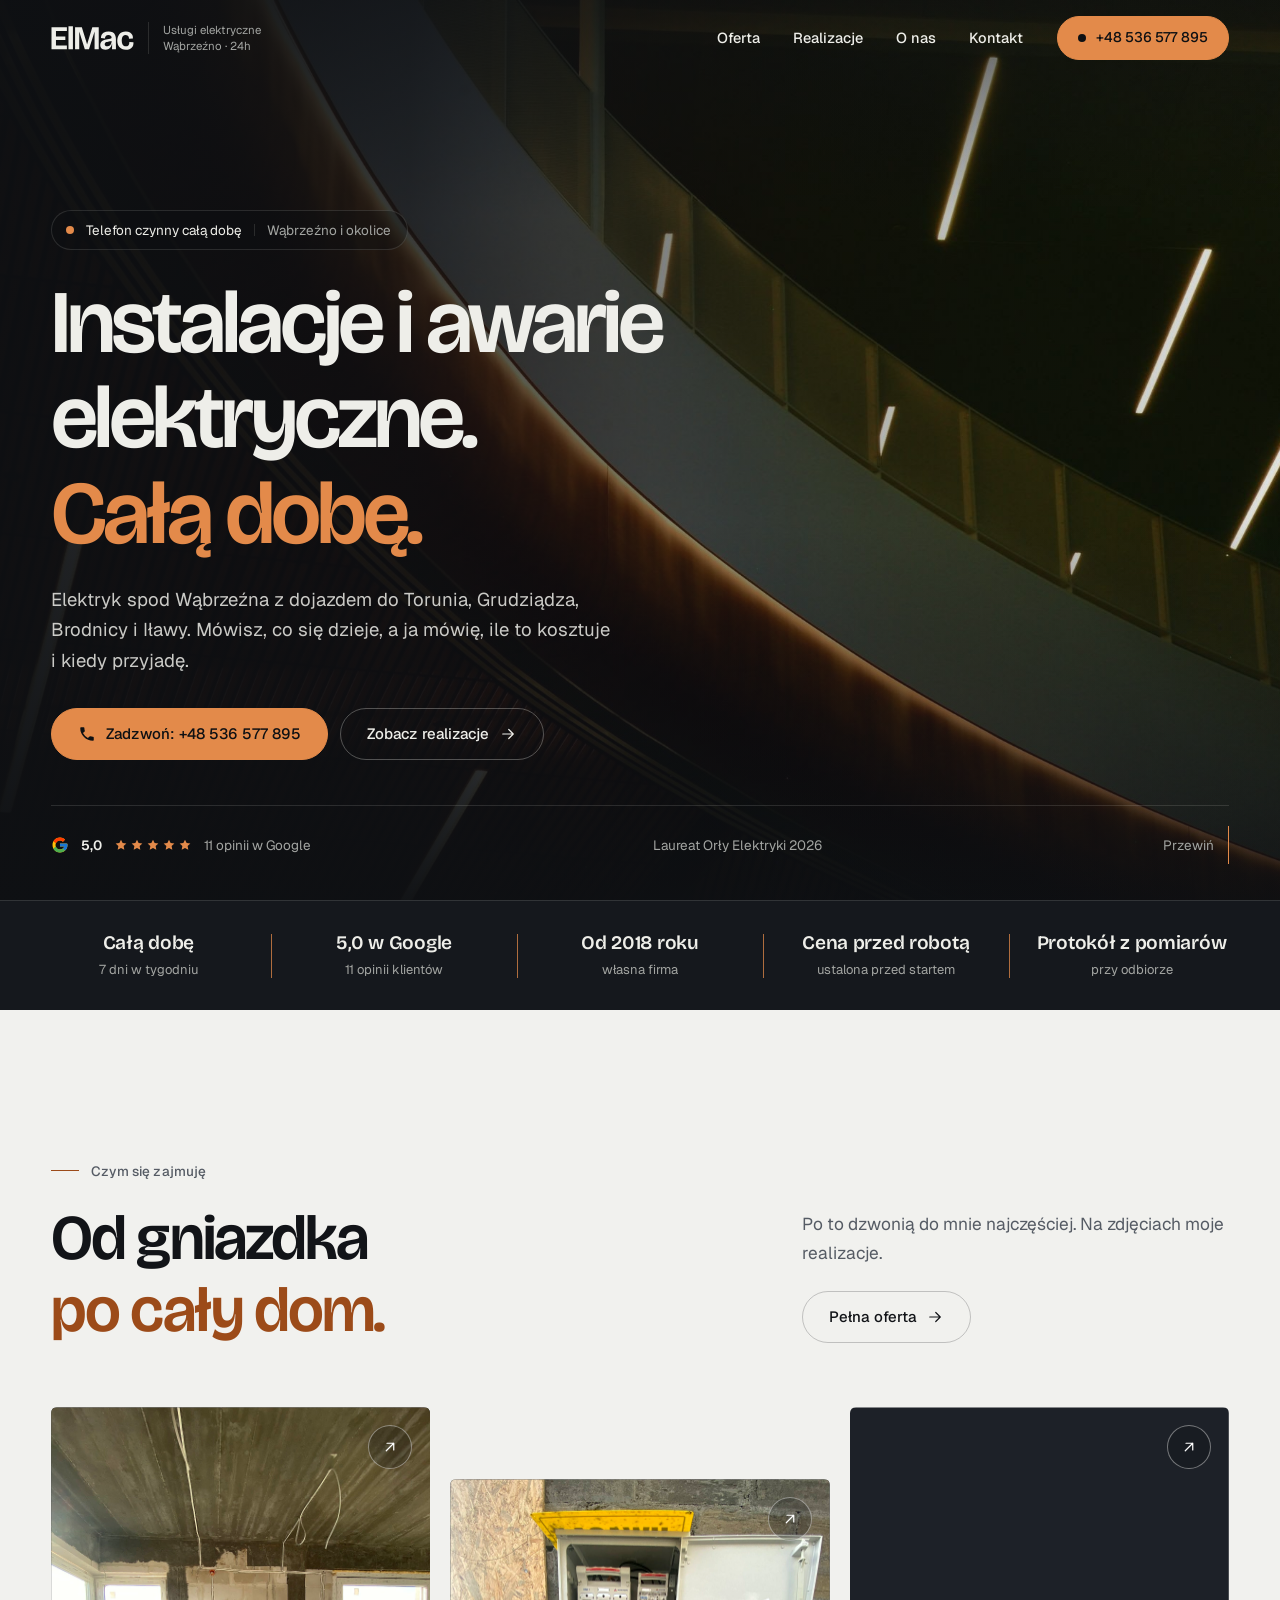
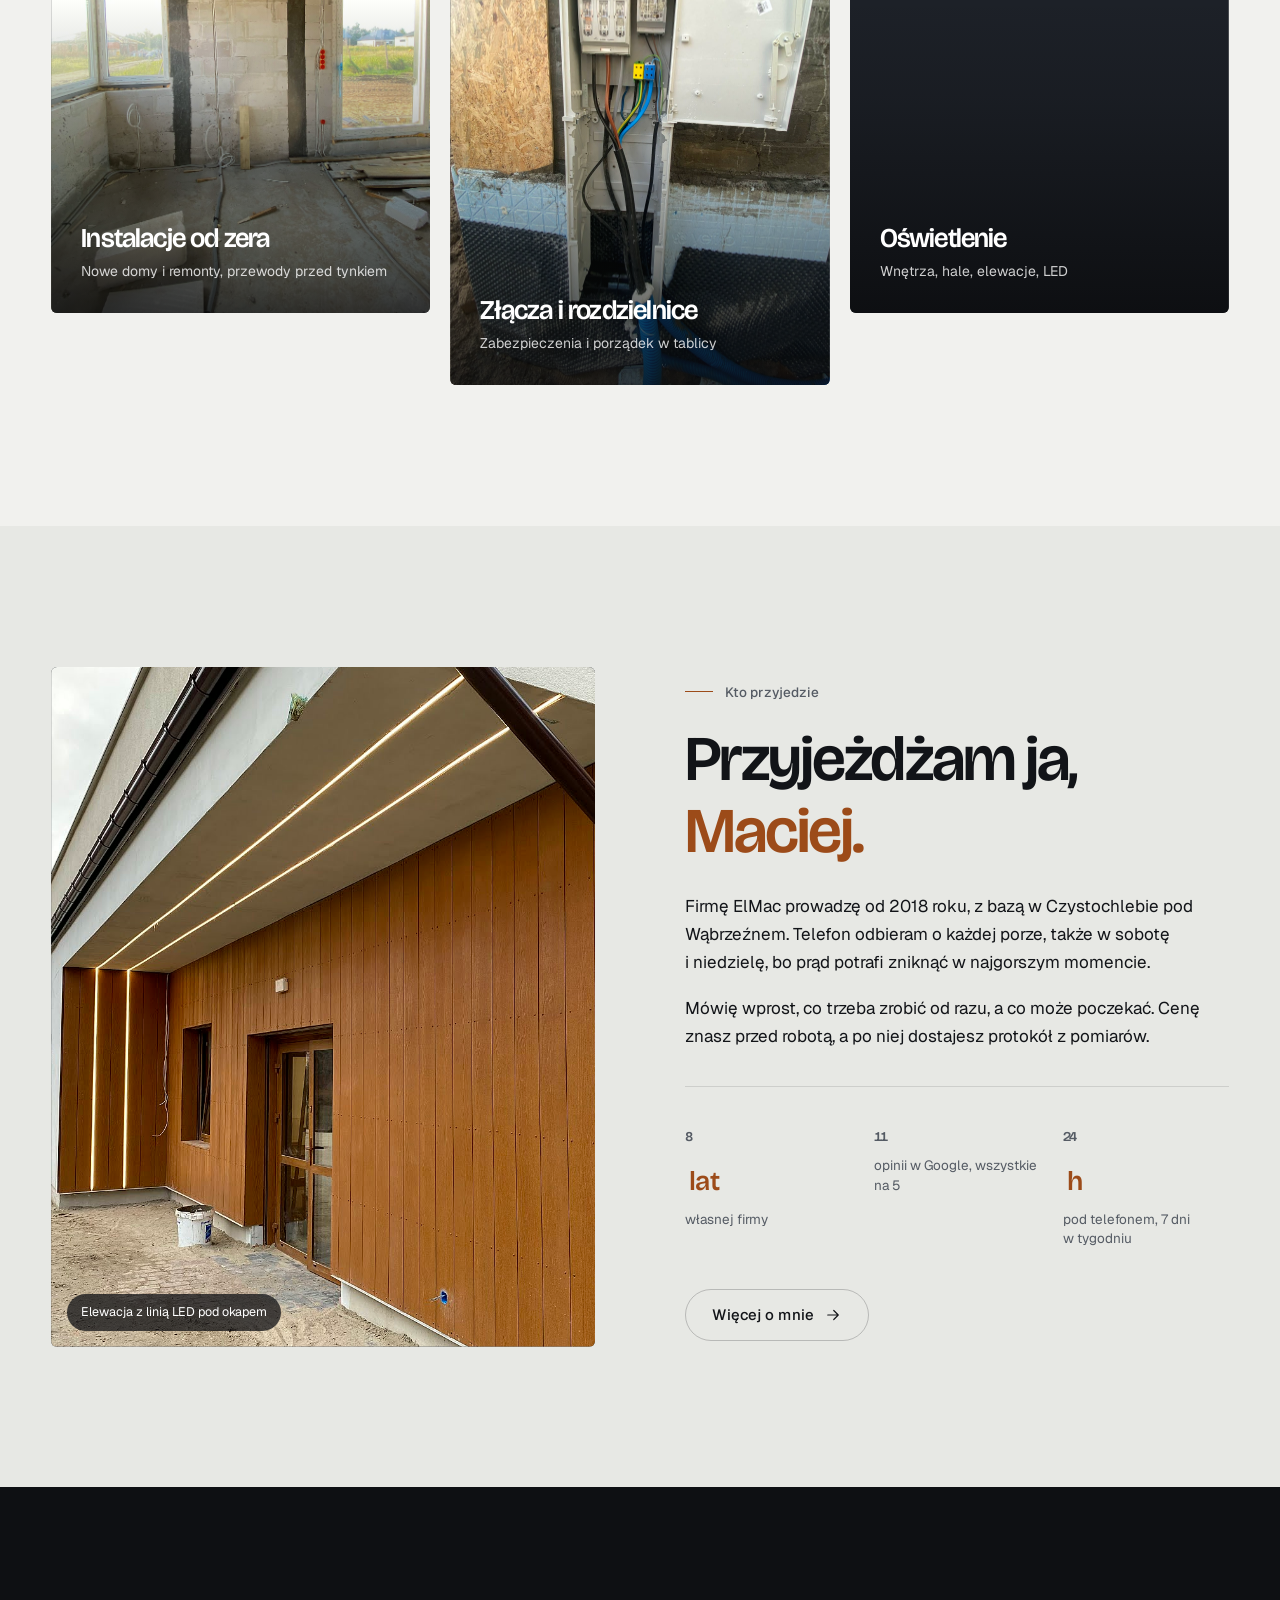
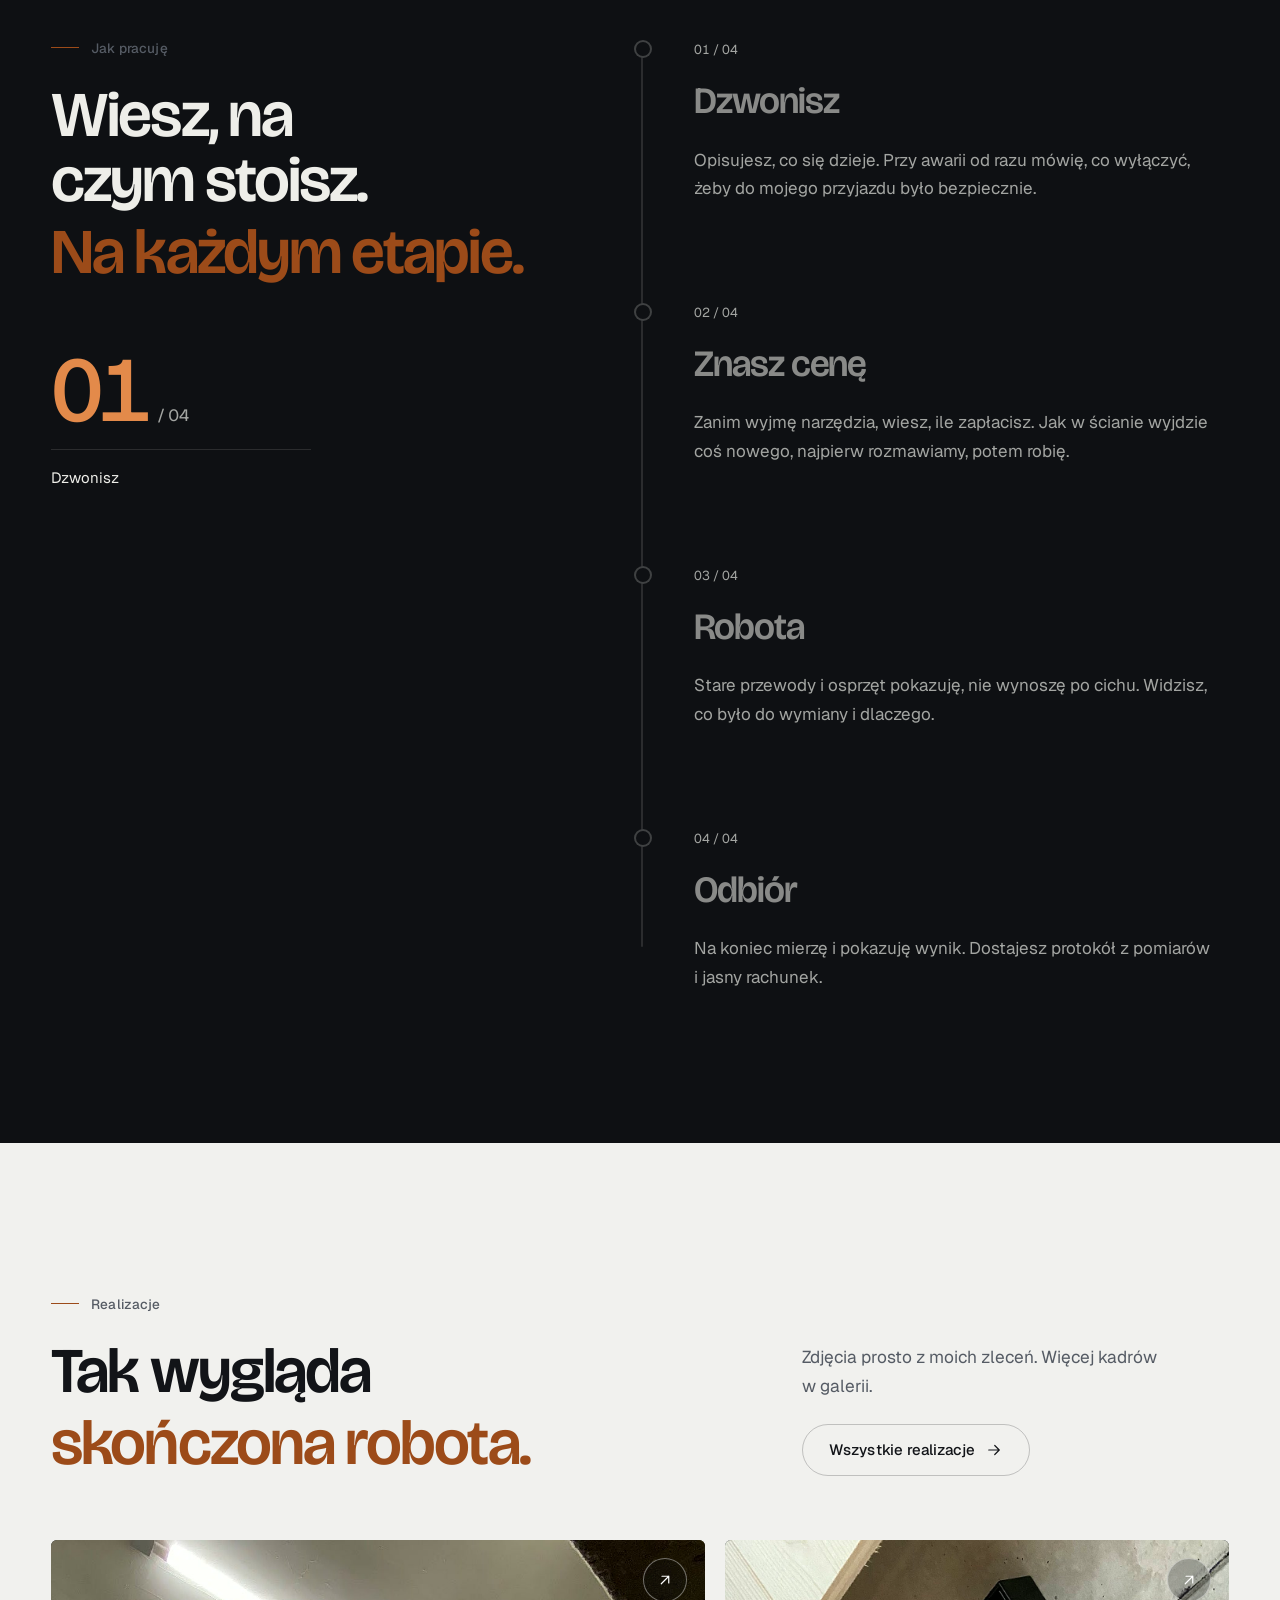
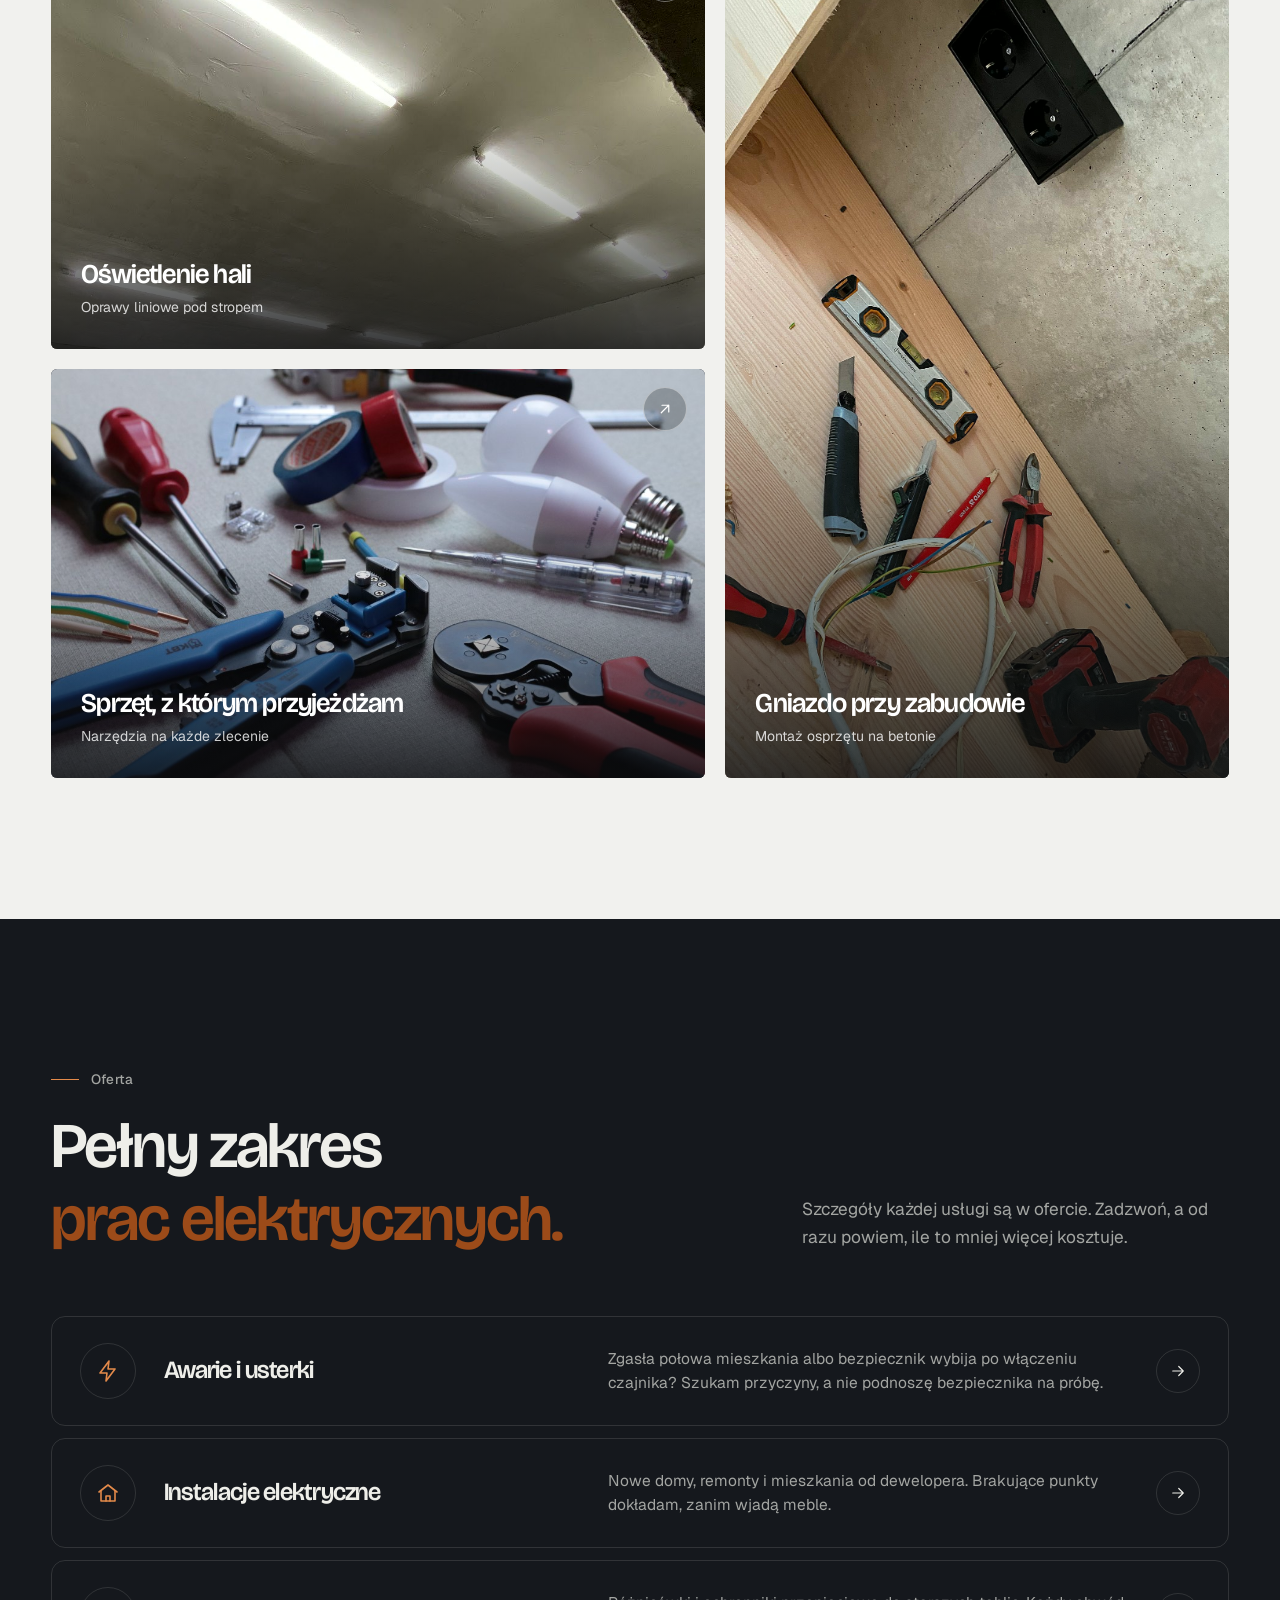
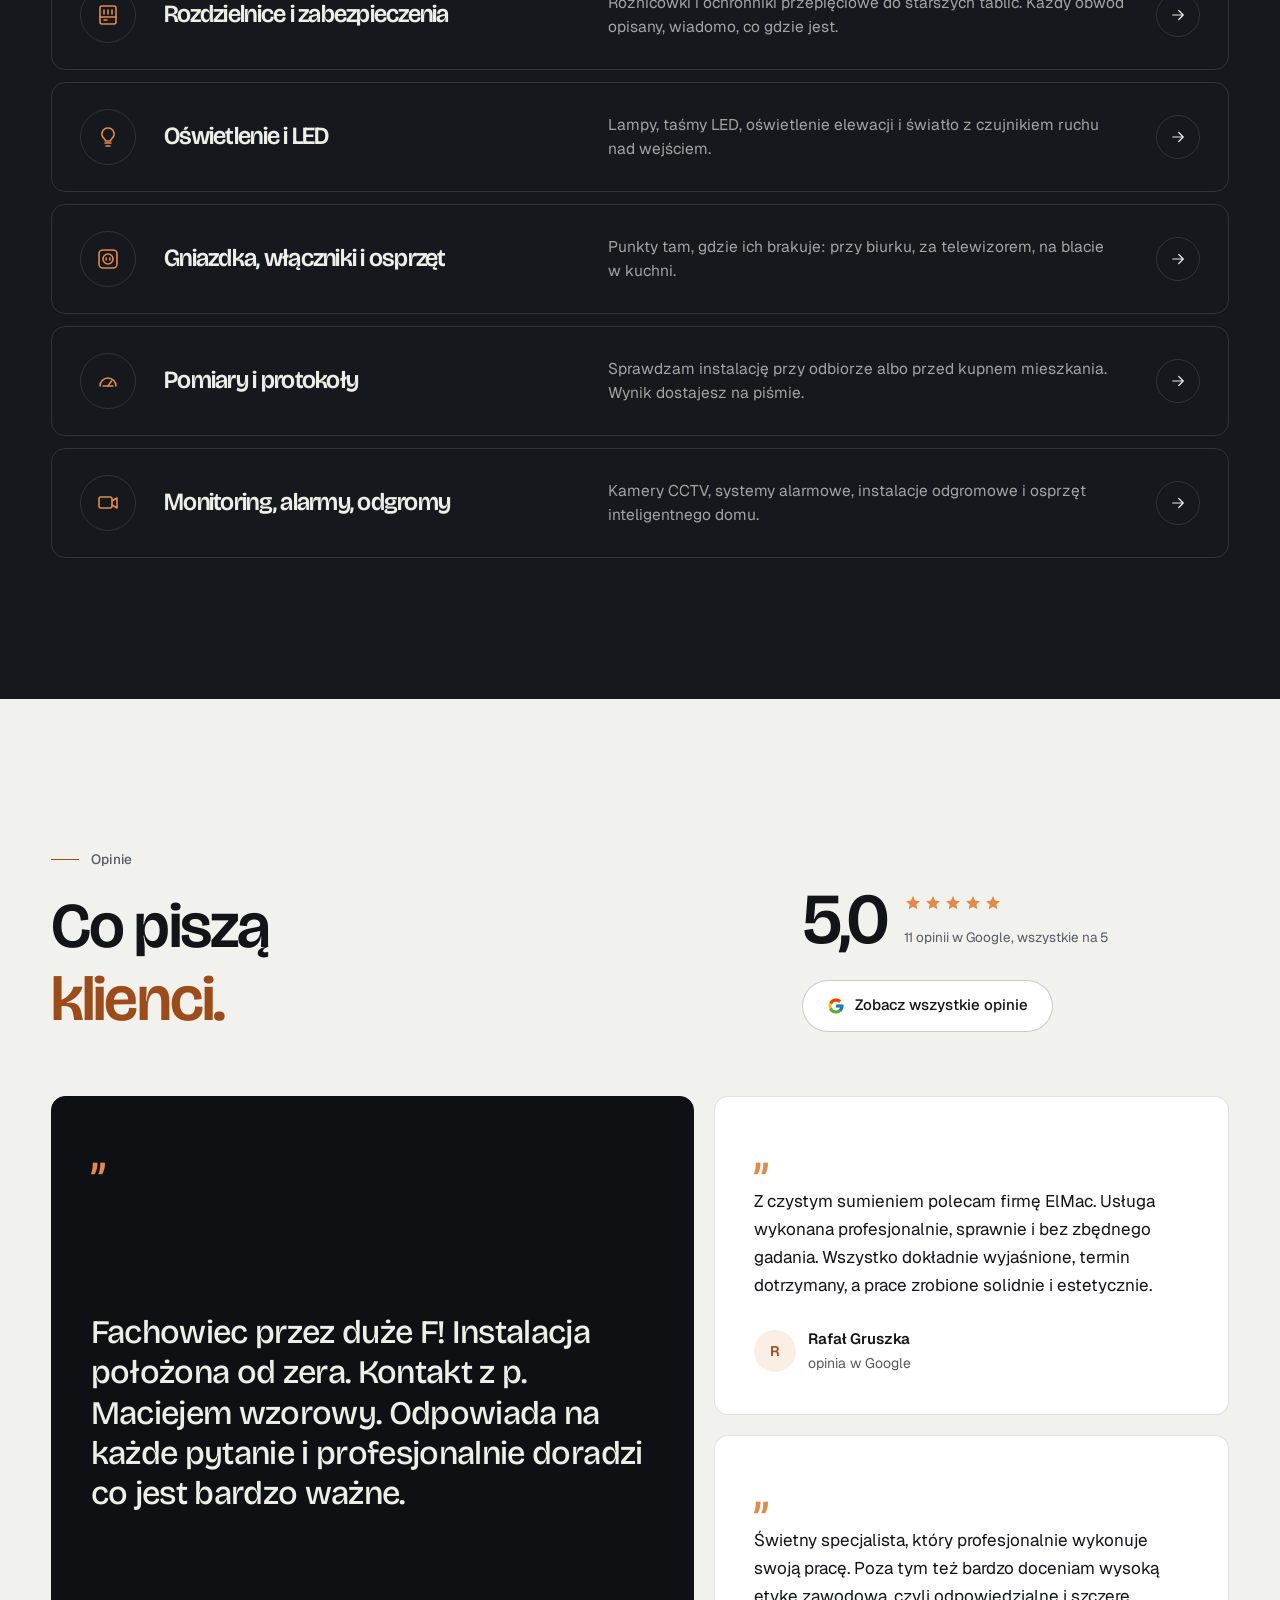
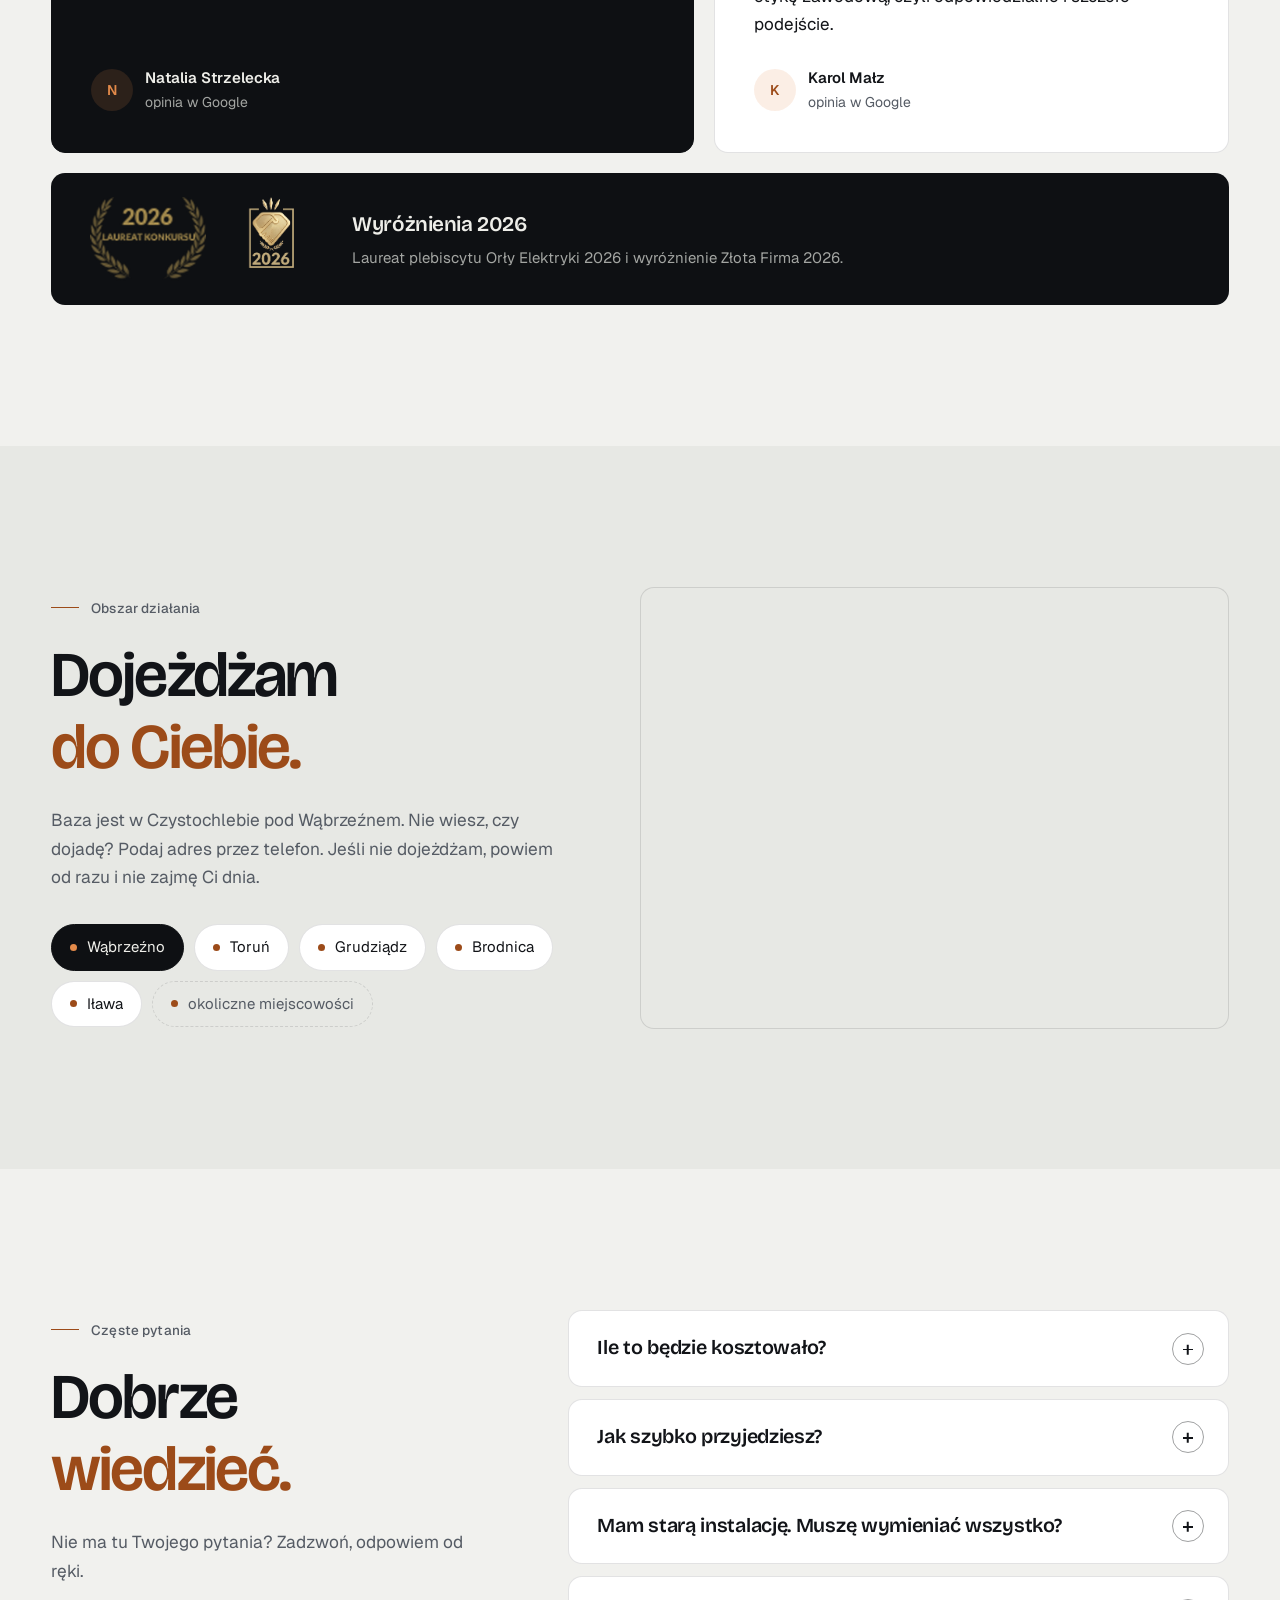
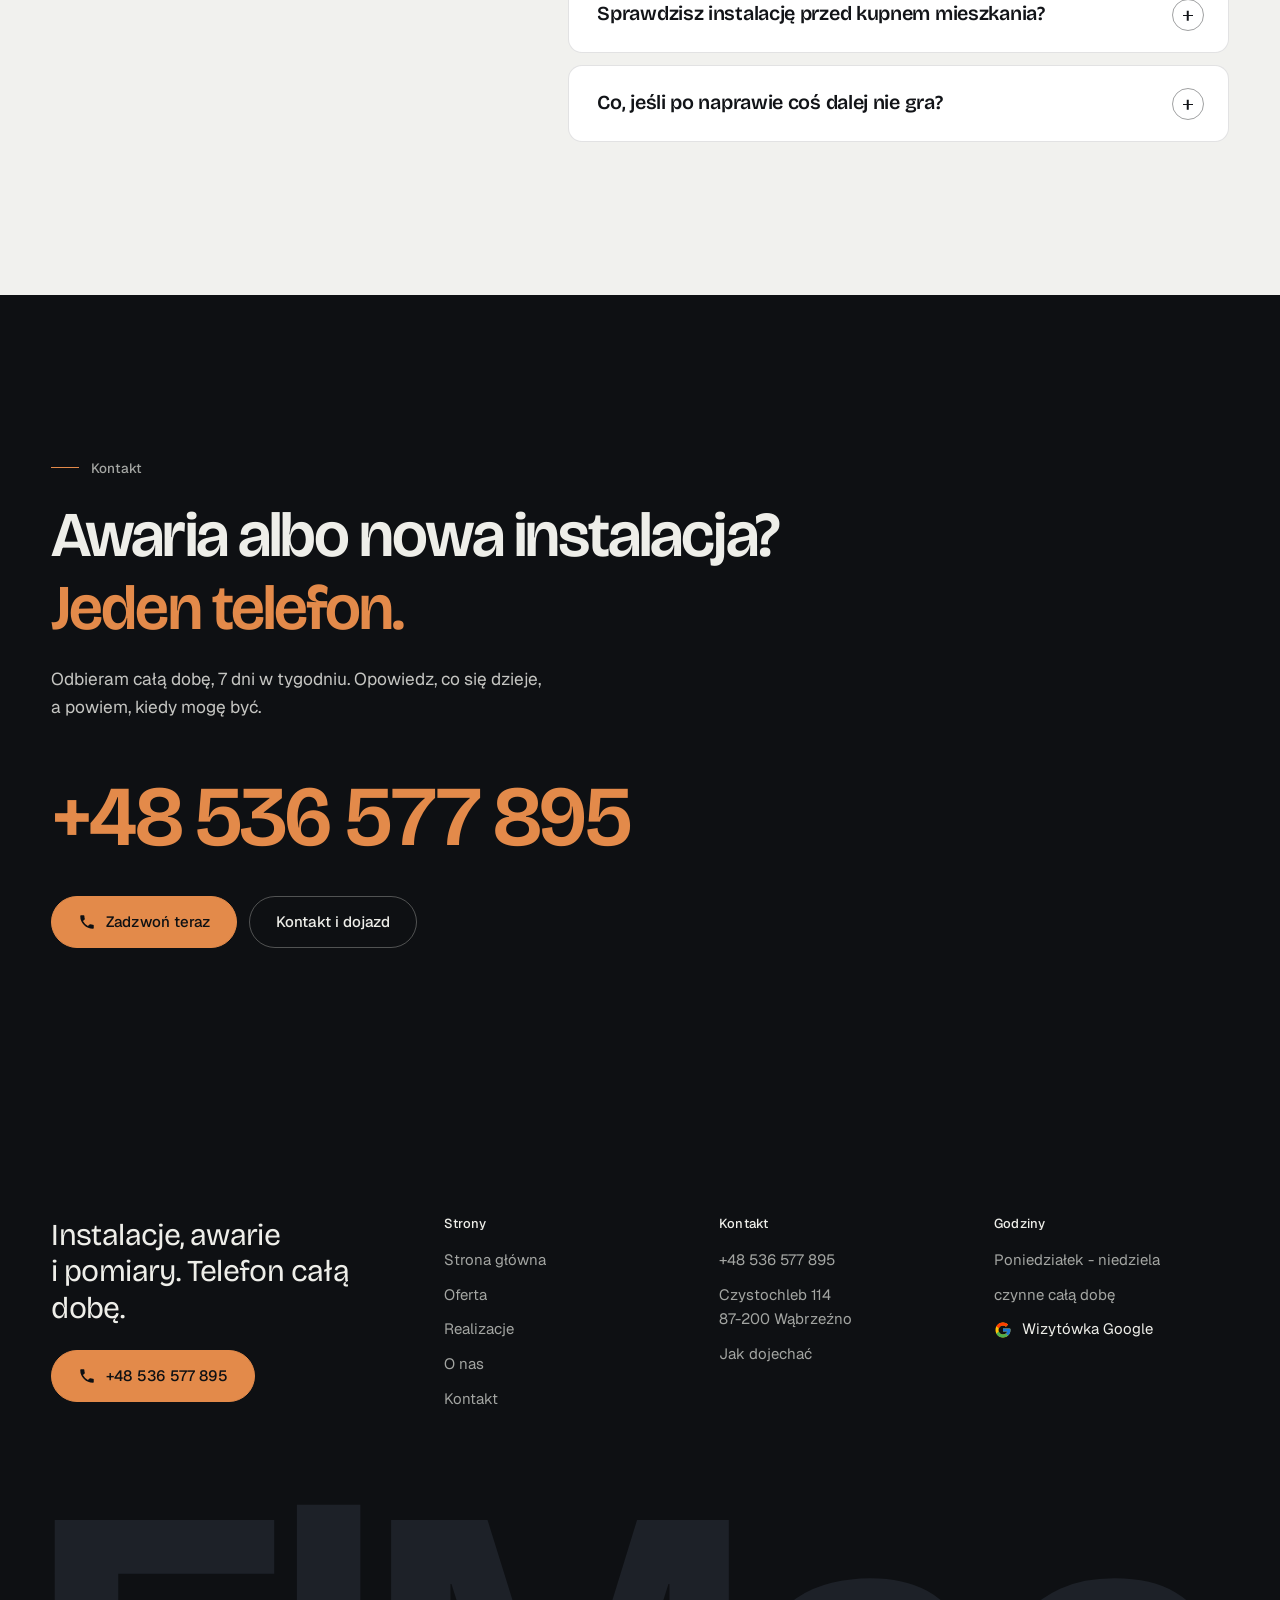
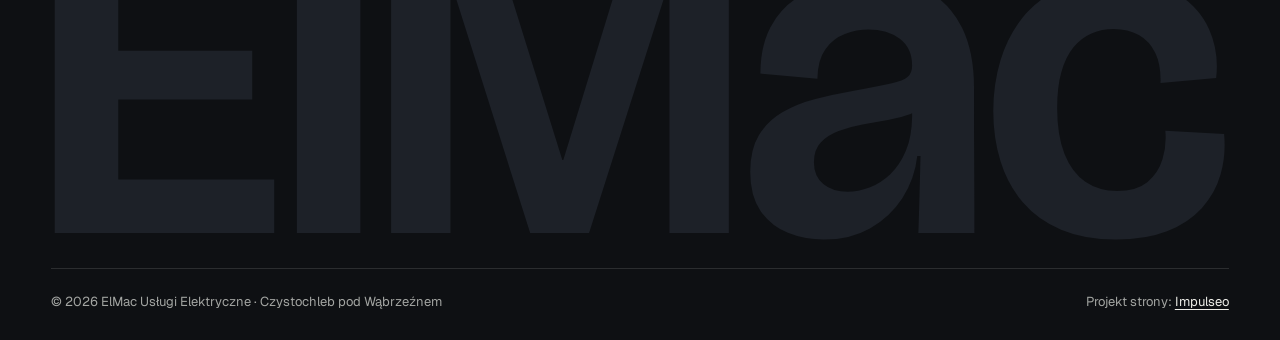
==== commit 94e0e45c: "[claude-edit][cmt:66fa3be0-6fe6-4014-a612-e2a9bdc1450b] nowy projekt strony: grafit + miedź, ekran w" ====
--- a/index.html
+++ b/index.html
@@ -3,249 +3,404 @@
 <head>
 <meta charset="UTF-8">
 <meta name="viewport" content="width=device-width, initial-scale=1.0">
-<title>ElMac Usługi Elektryczne - elektryk, awarie i instalacje</title>
-<meta name="description" content="Elektryk w Wąbrzeźnie z dojazdem. Awarie, instalacje, rozdzielnice, oświetlenie, pomiary z protokołem. Cenę znasz przed robotą. Zadzwoń: +48 536 577 895.">
-<link rel="canonical" href="https://kris20032.github.io/elektryk-elmac-sprawdzone-uslugi-elektryczne-24h/">
+<title>ElMac - elektryk Wąbrzeźno | instalacje, awarie, oświetlenie 24h</title>
+<meta name="description" content="Elektryk spod Wąbrzeźna z dojazdem do Torunia, Grudziądza, Brodnicy i Iławy. Instalacje, awarie, rozdzielnice, oświetlenie LED, pomiary z protokołem. Telefon całą dobę: +48 536 577 895.">
+<link rel="canonical" href="https://impulseo-pl.github.io/elektryk-elmac-sprawdzone-uslugi-elektryczne-24h/">
 <meta name="robots" content="noindex, nofollow">
+<meta name="theme-color" content="#0E1013">
 <meta property="og:type" content="website">
 <meta property="og:locale" content="pl_PL">
 <meta property="og:site_name" content="ElMac Usługi Elektryczne">
-<meta property="og:title" content="ElMac Usługi Elektryczne - elektryk, awarie i instalacje">
-<meta property="og:description" content="Elektryk w Wąbrzeźnie z dojazdem. Awarie, instalacje, rozdzielnice, oświetlenie, pomiary z protokołem. Cenę znasz przed robotą. Zadzwoń: +48 536 577 895.">
-<meta property="og:url" content="https://kris20032.github.io/elektryk-elmac-sprawdzone-uslugi-elektryczne-24h/">
-<meta property="og:image" content="https://kris20032.github.io/elektryk-elmac-sprawdzone-uslugi-elektryczne-24h/img/og.jpg">
+<meta property="og:title" content="ElMac - elektryk Wąbrzeźno | instalacje, awarie, oświetlenie 24h">
+<meta property="og:description" content="Elektryk spod Wąbrzeźna z dojazdem do Torunia, Grudziądza, Brodnicy i Iławy. Instalacje, awarie, rozdzielnice, oświetlenie LED, pomiary z protokołem. Telefon całą dobę: +48 536 577 895.">
+<meta property="og:url" content="https://impulseo-pl.github.io/elektryk-elmac-sprawdzone-uslugi-elektryczne-24h/">
+<meta property="og:image" content="https://impulseo-pl.github.io/elektryk-elmac-sprawdzone-uslugi-elektryczne-24h/img/og.jpg">
 <meta property="og:image:width" content="1200">
 <meta property="og:image:height" content="630">
 <meta name="twitter:card" content="summary_large_image">
-<script type="application/ld+json">{"@context": "https://schema.org", "@type": "Electrician", "name": "ElMac Usługi Elektryczne", "url": "https://kris20032.github.io/elektryk-elmac-sprawdzone-uslugi-elektryczne-24h/", "telephone": "+48536577895", "image": "https://kris20032.github.io/elektryk-elmac-sprawdzone-uslugi-elektryczne-24h/img/og.jpg", "areaServed": "Wąbrzeźno", "sameAs": ["https://maps.google.com/?cid=17849796114524135607&g_mp=Cidnb29nbGUubWFwcy5wbGFjZXMudjEuUGxhY2VzLlNlYXJjaFRleHQQAhgEIAA"]}</script>
+<script type="application/ld+json">{"@context": "https://schema.org", "@type": "Electrician", "name": "ElMac Usługi Elektryczne", "url": "https://impulseo-pl.github.io/elektryk-elmac-sprawdzone-uslugi-elektryczne-24h/", "telephone": "+48536577895", "image": "https://impulseo-pl.github.io/elektryk-elmac-sprawdzone-uslugi-elektryczne-24h/img/og.jpg", "address": {"@type": "PostalAddress", "streetAddress": "Czystochleb 114", "postalCode": "87-200", "addressLocality": "Wąbrzeźno", "addressCountry": "PL"}, "geo": {"@type": "GeoCoordinates", "latitude": 53.2683416, "longitude": 18.9390611}, "openingHours": "Mo-Su 00:00-23:59", "areaServed": ["Wąbrzeźno", "Toruń", "Grudziądz", "Brodnica", "Iława"], "aggregateRating": {"@type": "AggregateRating", "ratingValue": "5.0", "reviewCount": "11"}, "sameAs": ["https://maps.google.com/?cid=17849796114524135607"]}</script>
+<script>(function(){var d=document.documentElement;d.classList.add('js');try{if(!window.matchMedia('(prefers-reduced-motion: reduce)').matches)d.classList.add('anim');}catch(e){}setTimeout(function(){if(!d.classList.contains('anim-ok'))d.classList.remove('anim');},3500);})();</script>
+<script>(function(){try{var d=document.documentElement,q=/[?&]intro/.test(location.search);if(!q&&window.matchMedia&&matchMedia('(prefers-reduced-motion: reduce)').matches)return;if(!q&&sessionStorage.getItem('elmac_intro'))return;sessionStorage.setItem('elmac_intro','1');d.classList.add('intro-on');setTimeout(function(){d.classList.remove('intro-on','intro-gra','intro-out');d.classList.add('hero-go')},4600);}catch(e){}})();</script>
+<link rel="preload" as="image" href="img/hero.jpg" fetchpriority="high">
 <link rel="preconnect" href="https://fonts.googleapis.com">
 <link rel="preconnect" href="https://fonts.gstatic.com" crossorigin>
-<link href="https://fonts.googleapis.com/css2?family=Sora:wght@600;700;800&family=Manrope:wght@400;500;600&display=swap" rel="stylesheet">
-<link rel="stylesheet" href="assets/styles.css?v=7010539a">
+<link href="https://fonts.googleapis.com/css2?family=Bricolage+Grotesque:opsz,wght@12..96,400..700&family=Geist:wght@400..600&display=swap" rel="stylesheet">
+<link rel="stylesheet" href="assets/styles.css?v=20261001b">
+<script src="assets/lenis.min.js?v=1.1.20" defer></script>
+<script src="assets/main.js?v=20261001b" defer></script>
 </head>
 <body>
-
-<header class="nav">
-  <div class="wrap nav-inner">
-    <a class="brand" href="index.html"><span class="name">ElMac Usługi Elektryczne</span><span class="sub">Wąbrzeźno</span></a>
-    <nav class="nav-links">
-      <a href="oferta.html">Oferta</a>
-      <a href="realizacje.html">Realizacje</a>
-      <a href="o-nas.html">O nas</a>
-      <a href="kontakt.html">Kontakt</a>
-      <a href="tel:+48536577895" class="btn btn-accent">Zadzwoń +48 536 577 895</a>
-    </nav>
-    <button class="nav-toggle" aria-label="Menu"><span></span><span></span><span></span></button>
-  </div>
+<a class="skip" href="#tresc">Przejdź do treści</a>
+<header class="site-head">
+<div class="intro" aria-hidden="true"><span class="intro-line"><i></i></span><span class="intro-meta">usługi elektryczne · Wąbrzeźno · 24h</span></div><div class="head-in">
+  <a class="brand" href="index.html" aria-label="ElMac - strona główna">
+    <span class="znak"><svg class="wm" viewBox="37 -700 2482 722" role="img" aria-label="ElMac"><path pathLength="1" style="--i:0" d="M44.7999267578125 0.0V-660.0H178.80035400390625V0.0ZM137.26702880859375 0.0V-113.1336669921875H507.46673583984375V0.0ZM137.26702880859375 -281.599853515625V-384.466796875H461.2000732421875V-281.599853515625ZM137.26702880859375 -546.8663330078125V-660.0H507.46673583984375V-546.8663330078125Z"/><path pathLength="1" style="--i:1" d="M555.2666015625 0.0V-692.0001220703125H689.0003662109375V0.0Z"/><path pathLength="1" style="--i:2" d="M753.7999267578125 0.0V-660.0H957.0671997070312L1114.7335205078125 -154.2005615234375H1116.7335205078125L1272.1998291015625 -660.0H1465.6670532226562V0.0H1340.4666748046875V-524.9995727539062H1338.4666748046875L1171.0669555664062 0.0H1046.933349609375L881.0003051757812 -525.2662353515625H879.0003051757812V0.0Z"/><path pathLength="1" style="--i:3" d="M1665.7999877929688 13.73333740234375Q1625.5333251953125 13.73333740234375 1590.1999816894531 -0.5333251953125Q1554.8666381835938 -14.79998779296875 1532.7999572753906 -46.166656494140625Q1510.7332763671875 -77.5333251953125 1510.7332763671875 -129.20001220703125Q1510.7332763671875 -176.60003662109375 1528.9332885742188 -206.43338012695312Q1547.13330078125 -236.2667236328125 1578.4666442871094 -254.63339233398438Q1609.7999877929688 -273.00006103515625 1648.3333129882812 -282.7667236328125Q1686.8666381835938 -292.53338623046875 1726.7999267578125 -299.53338623046875Q1780.6665649414062 -309.2667236328125 1807.1998901367188 -315.1333923339844Q1833.7332153320312 -321.00006103515625 1842.8332214355469 -329.4000549316406Q1851.9332275390625 -337.800048828125 1851.9332275390625 -352.86669921875Q1851.9332275390625 -389.8665771484375 1826.0332946777344 -409.39984130859375Q1800.1333618164062 -428.93310546875 1759.8001098632812 -428.93310546875Q1734.8668212890625 -428.93310546875 1710.2001953125 -419.59979248046875Q1685.5335693359375 -410.2664794921875 1669.2669372558594 -387.7665100097656Q1653.0003051757812 -365.26654052734375 1652.4003295898438 -325.39990234375L1532.13330078125 -336.19989013671875Q1532.5332641601562 -394.6666259765625 1553.1332702636719 -433.6333312988281Q1573.7332763671875 -472.60003662109375 1607.9666442871094 -495.1667175292969Q1642.2000122070312 -517.7333984375 1682.7667236328125 -527.4667358398438Q1723.3334350585938 -537.2000732421875 1763.6668090820312 -537.2000732421875Q1834.6669311523438 -537.2000732421875 1883.4002990722656 -510.63336181640625Q1932.1336669921875 -484.066650390625 1957.3003234863281 -432.6999206542969Q1982.4669799804688 -381.33319091796875 1982.4669799804688 -306.06646728515625V-210.46649169921875Q1982.733642578125 -175.599853515625 1982.8669738769531 -140.23321533203125Q1983.0003051757812 -104.8665771484375 1983.1336364746094 -69.86660766601562Q1983.2669677734375 -34.86663818359375 1983.2669677734375 0.0H1865.13330078125Q1866.4666137695312 -39.7332763671875 1867.5332641601562 -79.26657104492188Q1868.5999145507812 -118.79986572265625 1869.6665649414062 -162.46649169921875H1862.8665771484375Q1857.5332641601562 -113.73321533203125 1831.3666076660156 -73.69992065429688Q1805.199951171875 -33.6666259765625 1763.0332946777344 -9.966644287109375Q1720.8666381835938 13.73333740234375 1665.7999877929688 13.73333740234375ZM1716.000244140625 -87.20025634765625Q1738.6001586914062 -87.20025634765625 1762.2334289550781 -96.23355102539062Q1785.86669921875 -105.266845703125 1806.0333251953125 -124.26678466796875Q1826.199951171875 -143.2667236328125 1838.7999267578125 -173.36666870117188Q1851.39990234375 -203.46661376953125 1851.9332275390625 -244.8665771484375L1852.1998901367188 -268.333251953125L1878.9332275390625 -273.466552734375Q1869.5999145507812 -259.39990234375 1848.5666198730469 -251.26657104492188Q1827.5333251953125 -243.13323974609375 1800.9333801269531 -238.49990844726562Q1774.3334350585938 -233.8665771484375 1747.2334899902344 -228.96658325195312Q1720.133544921875 -224.06658935546875 1696.93359375 -215.2332763671875Q1673.733642578125 -206.39996337890625 1659.3670043945312 -191.23333740234375Q1645.0003662109375 -176.06671142578125 1645.0003662109375 -149.533447265625Q1645.0003662109375 -120.06683349609375 1664.7003479003906 -103.633544921875Q1684.4003295898438 -87.20025634765625 1716.000244140625 -87.20025634765625Z"/><path pathLength="1" style="--i:4" d="M2281.7333984375 13.73333740234375Q2215.0 13.73333740234375 2165.999969482422 -6.9666748046875Q2116.9999389648438 -27.66668701171875 2085.2666015625 -64.86669921875Q2053.5332641601562 -102.06671142578125 2038.2666015625 -151.20004272460938Q2022.9999389648438 -200.3333740234375 2022.9999389648438 -257.20001220703125Q2022.9999389648438 -314.26666259765625 2038.2666015625 -364.5Q2053.5332641601562 -414.73333740234375 2084.633270263672 -454.0333557128906Q2115.7332763671875 -493.3333740234375 2164.0999755859375 -515.2667236328125Q2212.4666748046875 -537.2000732421875 2278.666748046875 -537.2000732421875Q2357.6001586914062 -537.2000732421875 2407.1001892089844 -507.300048828125Q2456.6002197265625 -477.4000244140625 2477.9002075195312 -429.79998779296875Q2499.2001953125 -382.199951171875 2492.8668212890625 -326.8665771484375L2375.5331420898438 -316.13323974609375Q2376.733154296875 -354.26654052734375 2364.5665283203125 -379.4998474121094Q2352.39990234375 -404.733154296875 2329.9332885742188 -417.4331359863281Q2307.4666748046875 -430.13311767578125 2277.0000610351562 -430.13311767578125Q2251.666748046875 -430.13311767578125 2229.966796875 -420.866455078125Q2208.266845703125 -411.59979248046875 2192.0335693359375 -391.49981689453125Q2175.80029296875 -371.39984130859375 2166.7669982910156 -340.0665588378906Q2157.7337036132812 -308.7332763671875 2157.7337036132812 -263.60003662109375Q2157.7337036132812 -205.60015869140625 2173.233642578125 -166.53353881835938Q2188.7335815429688 -127.4669189453125 2217.0335083007812 -108.06692504882812Q2245.3334350585938 -88.66693115234375 2284.0000610351562 -88.66693115234375Q2324.7333374023438 -88.66693115234375 2347.7332763671875 -107.33358764648438Q2370.7332153320312 -126.000244140625 2379.66650390625 -155.50021362304688Q2388.5997924804688 -185.00018310546875 2385.6664428710938 -216.0001220703125L2509.6001586914062 -209.0001220703125Q2513.7335205078125 -164.20013427734375 2502.266876220703 -123.90011596679688Q2490.8002319335938 -83.60009765625 2462.433563232422 -52.46673583984375Q2434.06689453125 -21.3333740234375 2389.1001892089844 -3.800018310546875Q2344.1334838867188 13.73333740234375 2281.7333984375 13.73333740234375Z"/></svg></span>
+    <span class="brand-sub">Usługi elektryczne<br>Wąbrzeźno · 24h</span>
+  </a>
+  <nav class="nav-links" aria-label="Menu główne">
+    <a class="nl" href="oferta.html">Oferta</a><a class="nl" href="realizacje.html">Realizacje</a><a class="nl" href="o-nas.html">O&nbsp;nas</a><a class="nl" href="kontakt.html">Kontakt</a>
+    <a class="btn btn-copper nav-cta" href="tel:+48536577895"><span class="live" aria-hidden="true"></span>+48 536 577 895</a>
+  </nav>
+  <button class="burger" type="button" aria-label="Otwórz menu" aria-expanded="false" aria-controls="mnav"><span></span><span></span></button>
+</div>
 </header>
-
-<main>
-<section class="hero-fach">
-  <img class="hf-photo" src="img/hero.jpg" fetchpriority="high" data-rotate="img/g15.jpg|img/g14.jpg" alt="ElMac Usługi Elektryczne" width="1880" height="1251">
-  <div class="hf-panel">
-    <div class="hf-inner">
-      <span class="hf-kicker">Usługi elektryczne</span>
-      <h1 class="hf-title">Awarie, instalacje, pomiary. Wąbrzeźno i okolice. <em></em></h1>
-      <p class="hf-lead">Od wymiany gniazdka po instalację całego domu. Ty mówisz, co się dzieje - ja mówię, ile i kiedy.</p>
-      <a class="hf-phone" href="tel:+48536577895"><span class="hf-phone-lab">Zadzwoń teraz</span><span class="hf-phone-num"><svg class="ico-tel" width="16" height="16" viewBox="0 0 24 24" fill="none" aria-hidden="true"><path d="M6.6 10.8a15.5 15.5 0 0 0 6.6 6.6l2.2-2.2a1 1 0 0 1 1-.24 11.4 11.4 0 0 0 3.6.58 1 1 0 0 1 1 1V20a1 1 0 0 1-1 1A17 17 0 0 1 3 4a1 1 0 0 1 1-1h3.5a1 1 0 0 1 1 1c0 1.25.2 2.46.58 3.6a1 1 0 0 1-.25 1l-2.23 2.2Z" fill="currentColor"/></svg> +48 536 577 895</span></a>
-      <div class="hf-actions">
-        <a href="kontakt.html" class="btn btn-accent">Kontakt i dojazd <span class="arr">→</span></a>
-        <a href="tel:+48536577895" class="btn btn-ghost hf-ghost">Zadzwoń +48 536 577 895</a>
-      </div>
-      <div class="hf-trust"><svg class="ico-star" width="14" height="14" viewBox="0 0 24 24" style="vertical-align:-2px" aria-hidden="true"><path d="M12 2.8l2.85 5.8 6.4.93-4.63 4.5 1.1 6.37L12 17.4l-5.72 3 1.1-6.37-4.63-4.5 6.4-.93L12 2.8Z" fill="currentColor"/></svg> Ocena 5,0 w Google · 11 opinii · od 2018</div>
-    </div>
-  </div>
-</section>
-<section class="fach-promise">
+<script>(function(){var d=document.documentElement;if(!d.classList.contains('intro-on'))return;
+var wyszlo=false,koniec=false,t0=Date.now();
+function heroGotowe(){var im=document.querySelector('.hero-media img');return !!(im&&im.complete&&im.naturalWidth>0);}
+function sprzataj(){if(koniec)return;koniec=true;d.classList.add('hero-go');d.classList.remove('intro-on','intro-gra','intro-out');
+['--i-w','--i-h','--i-px','--i-py','--i-zmniejsz','--i-baza-w','--i-baza-h'].forEach(function(k){d.style.removeProperty(k);});
+try{document.dispatchEvent(new Event('wejscie:koniec'));}catch(e){}}
+function wyjdz(){if(wyszlo||koniec)return;wyszlo=true;d.classList.add('intro-out');setTimeout(function(){d.classList.add('hero-go');},240);setTimeout(sprzataj,880);}
+function moze(){if(wyszlo||koniec)return;var t=Date.now()-t0;if(t>=1240&&(heroGotowe()||t>=1700))wyjdz();else setTimeout(moze,60);}
+try{var znak=document.querySelector('.brand .znak'),wm=znak&&znak.querySelector('.wm');if(!wm){sprzataj();return;}
+znak.classList.add('mierze');var r=wm.getBoundingClientRect();znak.classList.remove('mierze');
+if(!r.width||!r.height){sprzataj();return;}
+var W=window.innerWidth,H=window.innerHeight,cel=W<680?Math.min(W*0.66,300):Math.min(W*0.34,520);cel=Math.max(r.width,cel);
+var u=function(k,v){d.style.setProperty(k,v);};
+u('--i-w',Math.round(cel)+'px');u('--i-h',Math.round(cel*r.height/r.width)+'px');u('--i-zmniejsz',(r.width/cel).toFixed(4));
+u('--i-px',Math.round(r.left+r.width/2-W/2)+'px');u('--i-py',Math.round(r.top+r.height/2-H/2)+'px');
+u('--i-baza-w',Math.round(r.width)+'px');u('--i-baza-h',Math.round(r.height)+'px');
+requestAnimationFrame(function(){requestAnimationFrame(function(){d.classList.add('intro-gra');t0=Date.now();moze();});});
+['wheel','touchstart','keydown','pointerdown'].forEach(function(ev){window.addEventListener(ev,function(){sprzataj();},{once:true,passive:true});});
+setTimeout(sprzataj,3900);
+}catch(e){sprzataj();}})();</script>
+<div class="mnav" id="mnav">
+  <div class="mnav-in">
+    <a class="ml" href="index.html" aria-current="page">Strona główna</a><a class="ml" href="oferta.html">Oferta</a><a class="ml" href="realizacje.html">Realizacje</a><a class="ml" href="o-nas.html">O&nbsp;nas</a><a class="ml" href="kontakt.html">Kontakt</a>
+    <div class="mnav-foot">
+      <span>Telefon czynny całą dobę, 7 dni w&nbsp;tygodniu</span>
+      <a class="btn btn-copper" href="tel:+48536577895"><svg class="ico" width="16" height="16" viewBox="0 0 24 24" fill="none" aria-hidden="true"><path d="M6.6 10.8a15.5 15.5 0 0 0 6.6 6.6l2.2-2.2a1 1 0 0 1 1-.24 11.4 11.4 0 0 0 3.6.58 1 1 0 0 1 1 1V20a1 1 0 0 1-1 1A17 17 0 0 1 3 4a1 1 0 0 1 1-1h3.5a1 1 0 0 1 1 1c0 1.25.2 2.46.58 3.6a1 1 0 0 1-.25 1l-2.23 2.2Z" fill="currentColor"/></svg>+48 536 577 895</a>
+    </div>
+  </div>
+</div>
+<main id="tresc">
+
+<section class="hero">
+  <div class="hero-media"><img src="img/hero.jpg" alt="Wnętrze z ciepłą linią światła LED i oprawami liniowymi pod sufitem" width="1880" height="1251" decoding="async" fetchpriority="high"></div>
+  <div class="hero-in">
+    <p class="hero-tag up" style="--d:0"><span class="live" aria-hidden="true"></span>Telefon czynny całą dobę<span class="sep" aria-hidden="true"></span><span class="muted">Wąbrzeźno i&nbsp;okolice</span></p>
+    <h1><span class="ln"><span class="ln-i" style="--k:0">Instalacje i&nbsp;awarie</span></span><span class="ln"><span class="ln-i" style="--k:1">elektryczne.</span></span><span class="ln"><span class="ln-i" style="--k:2"><em>Całą dobę.</em></span></span></h1>
+    <p class="hero-lead up" style="--d:380">Elektryk spod Wąbrzeźna z&nbsp;dojazdem do Torunia, Grudziądza, Brodnicy i&nbsp;Iławy. Mówisz, co się dzieje, a&nbsp;ja mówię, ile to kosztuje i&nbsp;kiedy przyjadę.</p>
+    <div class="hero-ctas up" style="--d:500">
+      <a class="btn btn-copper" href="tel:+48536577895"><svg class="ico" width="16" height="16" viewBox="0 0 24 24" fill="none" aria-hidden="true"><path d="M6.6 10.8a15.5 15.5 0 0 0 6.6 6.6l2.2-2.2a1 1 0 0 1 1-.24 11.4 11.4 0 0 0 3.6.58 1 1 0 0 1 1 1V20a1 1 0 0 1-1 1A17 17 0 0 1 3 4a1 1 0 0 1 1-1h3.5a1 1 0 0 1 1 1c0 1.25.2 2.46.58 3.6a1 1 0 0 1-.25 1l-2.23 2.2Z" fill="currentColor"/></svg>Zadzwoń: +48 536 577 895</a>
+      <a class="btn btn-ghost" href="realizacje.html">Zobacz realizacje<svg class="ico arr" width="18" height="18" viewBox="0 0 24 24" fill="none" stroke="currentColor" stroke-width="1.6" stroke-linecap="round" stroke-linejoin="round" aria-hidden="true"><path d="M5 12h14M13 6l6 6-6 6"/></svg></a>
+    </div>
+    <div class="hero-foot up" style="--d:640">
+      <span class="rate"><svg class="g-logo" viewBox="0 0 48 48" aria-hidden="true"><path fill="#FFC107" d="M43.6 20.5H42V20H24v8h11.3C33.7 32.7 29.2 36 24 36c-6.6 0-12-5.4-12-12s5.4-12 12-12c3.1 0 5.8 1.2 7.9 3.1l5.7-5.7C34 6.1 29.3 4 24 4 12.9 4 4 12.9 4 24s8.9 20 20 20 20-8.9 20-20c0-1.3-.1-2.4-.4-3.5z"/><path fill="#FF3D00" d="m6.3 14.7 6.6 4.8C14.7 15.1 19 12 24 12c3.1 0 5.8 1.2 7.9 3.1l5.7-5.7C34 6.1 29.3 4 24 4 16.3 4 9.7 8.3 6.3 14.7z"/><path fill="#4CAF50" d="M24 44c5.2 0 9.9-2 13.4-5.2l-6.2-5.2A11.9 11.9 0 0 1 24 36c-5.2 0-9.6-3.3-11.3-7.9l-6.5 5C9.5 39.6 16.2 44 24 44z"/><path fill="#1976D2" d="M43.6 20.5H42V20H24v8h11.3a12 12 0 0 1-4.1 5.6l6.2 5.2C37 39.2 44 34 44 24c0-1.3-.1-2.4-.4-3.5z"/></svg><b>5,0</b><span class="stars" aria-label="Ocena 5 na 5"><svg viewBox="0 0 24 24" aria-hidden="true"><path fill="currentColor" d="M12 2.8l2.8 5.9 6.4.8-4.7 4.4 1.2 6.3L12 17.1l-5.7 3.1 1.2-6.3L2.8 9.5l6.4-.8z"/></svg><svg viewBox="0 0 24 24" aria-hidden="true"><path fill="currentColor" d="M12 2.8l2.8 5.9 6.4.8-4.7 4.4 1.2 6.3L12 17.1l-5.7 3.1 1.2-6.3L2.8 9.5l6.4-.8z"/></svg><svg viewBox="0 0 24 24" aria-hidden="true"><path fill="currentColor" d="M12 2.8l2.8 5.9 6.4.8-4.7 4.4 1.2 6.3L12 17.1l-5.7 3.1 1.2-6.3L2.8 9.5l6.4-.8z"/></svg><svg viewBox="0 0 24 24" aria-hidden="true"><path fill="currentColor" d="M12 2.8l2.8 5.9 6.4.8-4.7 4.4 1.2 6.3L12 17.1l-5.7 3.1 1.2-6.3L2.8 9.5l6.4-.8z"/></svg><svg viewBox="0 0 24 24" aria-hidden="true"><path fill="currentColor" d="M12 2.8l2.8 5.9 6.4.8-4.7 4.4 1.2 6.3L12 17.1l-5.7 3.1 1.2-6.3L2.8 9.5l6.4-.8z"/></svg></span><span>11 opinii w&nbsp;Google</span></span>
+      <span>Laureat Orły Elektryki 2026</span>
+      <span class="cue" aria-hidden="true">Przewiń<span class="cue-line"><i></i></span></span>
+    </div>
+  </div>
+</section>
+
+<section class="strip" aria-label="Najważniejsze w skrócie">
+  <div class="strip-in">
+    <div class="strip-it"><div class="k">Całą dobę</div><div class="v">7 dni w&nbsp;tygodniu</div></div>
+    <div class="strip-it"><div class="k">5,0 w&nbsp;Google</div><div class="v">11 opinii klientów</div></div>
+    <div class="strip-it"><div class="k">Od 2018 roku</div><div class="v">własna firma</div></div>
+    <div class="strip-it"><div class="k">Cena przed robotą</div><div class="v">ustalona przed startem</div></div>
+    <div class="strip-it"><div class="k">Protokół z&nbsp;pomiarów</div><div class="v">przy odbiorze</div></div>
+  </div>
+</section>
+
+<section class="sec" id="uslugi">
   <div class="wrap">
-    <ul class="fp-row reveal"><li>Bezpłatna wycena</li><li>Dojazd: Wąbrzeźno i okolice</li><li>Gwarancja na robociznę</li></ul>
-  </div>
-</section>
-<section class="opinie-mini" aria-label="Opinie klientów">
-  <div class="wrap">
-    <div class="om-row">
-      <div class="om-item reveal"><blockquote>„Z czystym sumieniem polecam firmę ElMac.”</blockquote><span class="om-autor">Rafał Gruszka</span></div>
-      <div class="om-item reveal"><blockquote>„Świetny specjalista, który profesjonalnie wykonuje swoją pracę.”</blockquote><span class="om-autor">Karol Małz</span></div>
-      <div class="om-item reveal"><blockquote>„Fachowiec przez duże F!”</blockquote><span class="om-autor">Natalia Strzelecka</span></div>
-    </div>
-  </div>
-</section>
-<section class="awaria">
-  <div class="wrap">
-      <div class="reveal">
-        <h3>Awaria? Odbieram całą dobę.</h3>
-        <p>Pilne zgłoszenia biorę poza kolejką.</p>
-      </div>
-      <a class="btn btn-accent" href="tel:+48536577895">Całą dobę: +48 536 577 895</a>
-  </div>
-</section>
-<section class="gateways-band">
-  <div class="wrap">
-    <div class="gateways">
-      <a href="oferta.html" class="gateway reveal"><img src="img/g9.jpg" alt="Awarie i usterki" loading="lazy" width="1880" height="992" decoding="async"><span class="g-ttl">Awarie i usterki</span></a>
-      <a href="oferta.html" class="gateway reveal"><img src="img/g7.jpg" alt="Instalacje elektryczne" loading="lazy" width="1880" height="1253" decoding="async"><span class="g-ttl">Instalacje elektryczne</span></a>
-      <a href="oferta.html" class="gateway reveal"><img src="img/g8.jpg" alt="Rozdzielnice i zabezpieczenia" loading="lazy" width="1880" height="1357" decoding="async"><span class="g-ttl">Rozdzielnice i zabezpieczenia</span></a>
-    </div>
-  </div>
-</section>
-<section class="proces proces-os fachowcy">
+    <div class="sec-head">
+      <div>
+        <p class="eyebrow rv">Czym się zajmuję</p>
+        <h2 class="h2 rv rv-h"><span class="ln"><span class="ln-i" style="--k:0">Od gniazdka</span></span><span class="ln"><span class="ln-i" style="--k:1"><em>po cały dom.</em></span></span></h2>
+      </div>
+      <div class="side rv" style="--d:120">
+        <p class="lead">Po to dzwonią do mnie najczęściej. Na zdjęciach moje realizacje.</p>
+        <a class="btn btn-ghost" href="oferta.html">Pełna oferta<svg class="ico arr" width="18" height="18" viewBox="0 0 24 24" fill="none" stroke="currentColor" stroke-width="1.6" stroke-linecap="round" stroke-linejoin="round" aria-hidden="true"><path d="M5 12h14M13 6l6 6-6 6"/></svg></a>
+      </div>
+    </div>
+    <div class="tiles-3">
+      <a class="tile rv-img rv" style="--d:0" href="oferta.html#instalacje">
+        <img src="img/g2.jpg" alt="Instalacja elektryczna w stanie surowym - realizacja ElMac" width="1600" height="2133" decoding="async">
+        <span class="go" aria-hidden="true"><svg class="ico" width="18" height="18" viewBox="0 0 24 24" fill="none" stroke="currentColor" stroke-width="1.6" stroke-linecap="round" stroke-linejoin="round" aria-hidden="true"><path d="M7 17 17 7M8 7h9v9"/></svg></span>
+        <span class="tile-cap"><h3>Instalacje od zera</h3><span>Nowe domy i&nbsp;remonty, przewody przed tynkiem</span></span>
+      </a><a class="tile rv-img rv" style="--d:120" href="oferta.html#rozdzielnice">
+        <img src="img/g1.jpg" alt="Złącze kablowe przygotowane do podłączenia - realizacja ElMac" width="1520" height="2058" decoding="async">
+        <span class="go" aria-hidden="true"><svg class="ico" width="18" height="18" viewBox="0 0 24 24" fill="none" stroke="currentColor" stroke-width="1.6" stroke-linecap="round" stroke-linejoin="round" aria-hidden="true"><path d="M7 17 17 7M8 7h9v9"/></svg></span>
+        <span class="tile-cap"><h3>Złącza i&nbsp;rozdzielnice</h3><span>Zabezpieczenia i&nbsp;porządek w&nbsp;tablicy</span></span>
+      </a><a class="tile rv-img rv" style="--d:240" href="oferta.html#oswietlenie">
+        <img src="img/g5.jpg" alt="Oświetlenie pomieszczenia po montażu - realizacja ElMac" width="1600" height="2133" decoding="async">
+        <span class="go" aria-hidden="true"><svg class="ico" width="18" height="18" viewBox="0 0 24 24" fill="none" stroke="currentColor" stroke-width="1.6" stroke-linecap="round" stroke-linejoin="round" aria-hidden="true"><path d="M7 17 17 7M8 7h9v9"/></svg></span>
+        <span class="tile-cap"><h3>Oświetlenie</h3><span>Wnętrza, hale, elewacje, LED</span></span>
+      </a>
+    </div>
+  </div>
+</section>
+
+<section class="sec paper-2">
+  <div class="wrap about">
+    <figure class="fig rv-img rv">
+      <img src="img/about.jpg" alt="Elewacja z linią LED pod okapem - realizacja ElMac" width="1600" height="1200" loading="lazy" decoding="async" data-plx="36" style="height:112%;margin-top:-6%">
+      <figcaption class="fig-tag">Elewacja z&nbsp;linią LED pod okapem</figcaption>
+    </figure>
+    <div>
+      <p class="eyebrow rv">Kto przyjedzie</p>
+      <h2 class="h2 rv rv-h"><span class="ln"><span class="ln-i" style="--k:0">Przyjeżdżam ja,</span></span><span class="ln"><span class="ln-i" style="--k:1"><em>Maciej.</em></span></span></h2>
+      <p class="rv" style="--d:100;margin-top:28px">Firmę ElMac prowadzę od 2018 roku, z&nbsp;bazą w&nbsp;Czystochlebie pod Wąbrzeźnem. Telefon odbieram o&nbsp;każdej porze, także w&nbsp;sobotę i&nbsp;niedzielę, bo prąd potrafi zniknąć w&nbsp;najgorszym momencie.</p>
+      <p class="rv" style="--d:160">Mówię wprost, co trzeba zrobić od razu, a&nbsp;co może poczekać. Cenę znasz przed robotą, a&nbsp;po niej dostajesz protokół z&nbsp;pomiarów.</p>
+      <div class="stats rv" style="--d:200">
+        <div class="stat"><b><span class="num" data-to="8">8</span><small>lat</small></b><span>własnej firmy</span></div>
+        <div class="stat"><b><span class="num" data-to="11">11</span></b><span>opinii w&nbsp;Google, wszystkie na 5</span></div>
+        <div class="stat"><b><span class="num" data-to="24">24</span><small>h</small></b><span>pod telefonem, 7 dni w&nbsp;tygodniu</span></div>
+      </div>
+      <a class="btn btn-ghost rv" style="--d:240" href="o-nas.html">Więcej o&nbsp;mnie<svg class="ico arr" width="18" height="18" viewBox="0 0 24 24" fill="none" stroke="currentColor" stroke-width="1.6" stroke-linecap="round" stroke-linejoin="round" aria-hidden="true"><path d="M5 12h14M13 6l6 6-6 6"/></svg></a>
+    </div>
+  </div>
+</section>
+
+<section class="proces proces-os sec">
   <div class="wrap proc-grid">
     <div class="proc-side">
-      <div class="head reveal">
-        <span class="eyebrow">Jak pracuję</span>
-        <h2>Wiesz, na czym stoisz - na każdym etapie</h2>
-        <p>Od pierwszego telefonu do odbioru roboty - krok po kroku.</p>
-      </div>
-      <div class="proc-count" aria-hidden="true"><span class="pc-cur">01</span><span class="pc-all">/ 04</span></div>
-      <div class="proc-bar" aria-hidden="true"><i></i></div>
-      <p class="proc-now" aria-hidden="true">Dzwonisz</p>
-    </div>
-    <ol class="proces-line">
-      <li class="reveal"><span class="pno">01</span><h3>Dzwonisz</h3><p>Przy awarii mówię też, co wyłączyć od razu - zanim dojadę, ma być bezpiecznie.</p></li>
-      <li class="reveal"><span class="pno">02</span><h3>Znasz cenę</h3><p>Zanim wyjmę narzędzia, wiesz, ile zapłacisz. Wyjdzie coś nowego w ścianie - najpierw rozmawiamy, potem robię.</p></li>
-      <li class="reveal"><span class="pno">03</span><h3>Robota</h3><p>Stare przewody i osprzęt pokazuję, nie wynoszę po cichu - widzisz, co było do wymiany.</p></li>
-      <li class="reveal"><span class="pno">04</span><h3>Odbiór i gwarancja</h3><p>Na koniec mierzę i pokazuję wynik - dostajesz protokół, gwarancję i jasny rachunek.</p></li>
-    </ol>
-  </div>
-</section>
-<section>
+      <p class="eyebrow rv">Jak pracuję</p>
+      <h2 class="h2 rv rv-h"><span class="ln"><span class="ln-i" style="--k:0">Wiesz, na czym stoisz.</span></span><span class="ln"><span class="ln-i" style="--k:1"><em>Na każdym etapie.</em></span></span></h2>
+      <div class="proc-count rv" style="--d:160" aria-hidden="true"><b>01</b><span>/ 04</span></div>
+      <p class="proc-now rv" style="--d:200" aria-hidden="true">Dzwonisz</p>
+    </div>
+    <div class="proc-steps">
+      <span class="wire" aria-hidden="true"><i></i></span>
+      <ol class="proc-ol"><li class="step" data-nazwa="Dzwonisz">
+          <span class="no">01 / 04</span>
+          <h3>Dzwonisz</h3>
+          <p>Opisujesz, co się dzieje. Przy awarii od razu mówię, co wyłączyć, żeby do mojego przyjazdu było bezpiecznie.</p>
+        </li><li class="step" data-nazwa="Znasz cenę">
+          <span class="no">02 / 04</span>
+          <h3>Znasz cenę</h3>
+          <p>Zanim wyjmę narzędzia, wiesz, ile zapłacisz. Jak w&nbsp;ścianie wyjdzie coś nowego, najpierw rozmawiamy, potem robię.</p>
+        </li><li class="step" data-nazwa="Robota">
+          <span class="no">03 / 04</span>
+          <h3>Robota</h3>
+          <p>Stare przewody i&nbsp;osprzęt pokazuję, nie wynoszę po cichu. Widzisz, co było do wymiany i&nbsp;dlaczego.</p>
+        </li><li class="step" data-nazwa="Odbiór">
+          <span class="no">04 / 04</span>
+          <h3>Odbiór</h3>
+          <p>Na koniec mierzę i&nbsp;pokazuję wynik. Dostajesz protokół z&nbsp;pomiarów i&nbsp;jasny rachunek.</p>
+        </li></ol>
+    </div>
+  </div>
+</section>
+
+<section class="sec">
   <div class="wrap">
-    <div class="head reveal">
-      <span class="eyebrow">Realizacje</span>
-      <h2>Zdjęcia z realizacji</h2>
-      <p>Tak ta robota wygląda po skończeniu: opisana tablica, równe bruzdy, przewody pod sznurek.</p>
-    </div>
-    <div class="gallery">
-      <div class="tile t-two3 reveal"><img src="img/g1.jpg" alt="ElMac Usługi Elektryczne" loading="lazy" width="1520" height="2058" decoding="async"></div>
-      <div class="tile t-third reveal"><img src="img/g2.jpg" alt="ElMac Usługi Elektryczne" loading="lazy" width="1600" height="2133" decoding="async"></div>
-      <div class="tile t-third reveal"><img src="img/g3.jpg" alt="ElMac Usługi Elektryczne" loading="lazy" width="1230" height="670" decoding="async"></div>
-      <div class="tile t-third reveal"><img src="img/g4.jpg" alt="ElMac Usługi Elektryczne" loading="lazy" width="1600" height="2133" decoding="async"></div>
-      <div class="tile t-third reveal"><img src="img/g5.jpg" alt="ElMac Usługi Elektryczne" loading="lazy" width="1600" height="2133" decoding="async"></div>
-    </div>
-    <div style="margin-top:var(--space-7)" class="reveal"><a href="realizacje.html" class="btn btn-accent">Pełna galeria <span class="arr">→</span></a></div>
-  </div>
-</section>
-<section class="fach-uslugi">
+    <div class="sec-head">
+      <div>
+        <p class="eyebrow rv">Realizacje</p>
+        <h2 class="h2 rv rv-h"><span class="ln"><span class="ln-i" style="--k:0">Tak wygląda</span></span><span class="ln"><span class="ln-i" style="--k:1"><em>skończona robota.</em></span></span></h2>
+      </div>
+      <div class="side rv" style="--d:120">
+        <p class="lead">Zdjęcia prosto z&nbsp;moich zleceń. Więcej kadrów w&nbsp;galerii.</p>
+        <a class="btn btn-ghost" href="realizacje.html">Wszystkie realizacje<svg class="ico arr" width="18" height="18" viewBox="0 0 24 24" fill="none" stroke="currentColor" stroke-width="1.6" stroke-linecap="round" stroke-linejoin="round" aria-hidden="true"><path d="M5 12h14M13 6l6 6-6 6"/></svg></a>
+      </div>
+    </div>
+    <div class="gal-3">
+      <a class="tile rv-img rv" style="--d:0" href="realizacje.html">
+        <img src="img/g3.jpg" alt="Oświetlenie hali po montażu - realizacja ElMac" width="1230" height="670" loading="lazy" decoding="async">
+        <span class="go" aria-hidden="true"><svg class="ico" width="18" height="18" viewBox="0 0 24 24" fill="none" stroke="currentColor" stroke-width="1.6" stroke-linecap="round" stroke-linejoin="round" aria-hidden="true"><path d="M7 17 17 7M8 7h9v9"/></svg></span>
+        <span class="tile-cap"><h3>Oświetlenie hali</h3><span>Oprawy liniowe pod stropem</span></span>
+      </a><a class="tile rv-img rv" style="--d:120" href="realizacje.html">
+        <img src="img/g4.jpg" alt="Montaż podwójnego gniazda przy zabudowie - realizacja ElMac" width="1600" height="2133" loading="lazy" decoding="async">
+        <span class="go" aria-hidden="true"><svg class="ico" width="18" height="18" viewBox="0 0 24 24" fill="none" stroke="currentColor" stroke-width="1.6" stroke-linecap="round" stroke-linejoin="round" aria-hidden="true"><path d="M7 17 17 7M8 7h9v9"/></svg></span>
+        <span class="tile-cap"><h3>Gniazdo przy zabudowie</h3><span>Montaż osprzętu na betonie</span></span>
+      </a><a class="tile rv-img rv" style="--d:240" href="realizacje.html">
+        <img src="img/g6.jpg" alt="Narzędzia elektryka ElMac" width="1080" height="720" loading="lazy" decoding="async">
+        <span class="go" aria-hidden="true"><svg class="ico" width="18" height="18" viewBox="0 0 24 24" fill="none" stroke="currentColor" stroke-width="1.6" stroke-linecap="round" stroke-linejoin="round" aria-hidden="true"><path d="M7 17 17 7M8 7h9v9"/></svg></span>
+        <span class="tile-cap"><h3>Sprzęt, z&nbsp;którym przyjeżdżam</h3><span>Narzędzia na każde zlecenie</span></span>
+      </a>
+    </div>
+  </div>
+</section>
+
+<section class="sec dark-2" id="oferta">
   <div class="wrap">
-    <div class="head reveal">
-      <span class="eyebrow">Oferta</span>
-      <h2>Co robię</h2>
-      <p>To, po co dzwonią do mnie najczęściej. Szczegóły i ceny niżej.</p>
-    </div>
-    <ul class="fu-list">
-      <li class="fu-row reveal"><div class="fu-name">Awarie i usterki</div><div class="fu-desc">Nagle zgasła połowa mieszkania? Bezpiecznik wybija po włączeniu czajnika?</div><a class="fu-cta" href="kontakt.html">Wycena <span class="arr">→</span></a></li>
-      <li class="fu-row reveal"><div class="fu-name">Instalacje elektryczne</div><div class="fu-desc">Nowe mieszkanie od dewelopera? Zanim wjadą meble, dołożę punkty, których zabraknie: gniazda przy biurku, zasilanie płyty indukcyjnej, przygotowanie pod klimatyzację.</div><a class="fu-cta" href="kontakt.html">Wycena <span class="arr">→</span></a></li>
-      <li class="fu-row reveal"><div class="fu-name">Rozdzielnice i zabezpieczenia</div><div class="fu-desc">Dokładam różnicówki i ochronniki przepięciowe do starszych tablic. Różnicówka odcina prąd, zanim zrobi krzywdę człowiekowi, ochronnik zbiera przepięcie po burzy, zanim dojdzie do sprzętu.</div><a class="fu-cta" href="kontakt.html">Wycena <span class="arr">→</span></a></li>
-      <li class="fu-row reveal"><div class="fu-name">Oświetlenie i LED</div><div class="fu-desc">Zakładam oświetlenie w domu i na zewnątrz: lampy, taśmy LED, światło z czujnikiem ruchu nad wejściem i przy furtce.</div><a class="fu-cta" href="kontakt.html">Wycena <span class="arr">→</span></a></li>
-      <li class="fu-row reveal"><div class="fu-name">Gniazdka, włączniki i osprzęt</div><div class="fu-desc">Za mało gniazdek i wszystko wisi na przedłużaczach? Dokładam punkty tam, gdzie ich brakuje: przy biurku, za telewizorem, na blacie w kuchni.</div><a class="fu-cta" href="kontakt.html">Wycena <span class="arr">→</span></a></li>
-      <li class="fu-row reveal"><div class="fu-name">Pomiary i protokoły</div><div class="fu-desc">Kupujesz mieszkanie z rynku wtórnego? Sprawdzę instalację, zanim podpiszesz - miernik mówi więcej niż zapewnienia sprzedającego.</div><a class="fu-cta" href="kontakt.html">Wycena <span class="arr">→</span></a></li>
-    </ul>
-    <div style="margin-top:var(--space-7)" class="reveal"><a href="oferta.html" class="btn btn-ghost">Pełna oferta <span class="arr">→</span></a></div>
-  </div>
-</section>
-<section class="stopklatka" aria-hidden="true">
-  <div class="stk-bg" style="background-image:url(img/g10.jpg)"></div>
-</section>
-<section class="opinie">
+    <div class="sec-head">
+      <div>
+        <p class="eyebrow rv">Oferta</p>
+        <h2 class="h2 rv rv-h"><span class="ln"><span class="ln-i" style="--k:0">Pełny zakres</span></span><span class="ln"><span class="ln-i" style="--k:1"><em>prac elektrycznych.</em></span></span></h2>
+      </div>
+      <div class="side rv" style="--d:120">
+        <p class="lead">Szczegóły każdej usługi są w&nbsp;ofercie. Zadzwoń, a&nbsp;od razu powiem, ile to mniej więcej kosztuje.</p>
+      </div>
+    </div>
+    <div class="svc-list">
+      <a class="card rv" style="--d:0" href="oferta.html#awarie">
+        <span class="ic"><svg class="ico" width="24" height="24" viewBox="0 0 24 24" fill="none" stroke="currentColor" stroke-width="1.6" stroke-linecap="round" stroke-linejoin="round" aria-hidden="true"><path d="M13 2 4 14h7l-1 8 9-12h-7l1-8z"/></svg></span>
+        <h3>Awarie i&nbsp;usterki</h3>
+        <p>Zgasła połowa mieszkania albo bezpiecznik wybija po włączeniu czajnika? Szukam przyczyny, a&nbsp;nie podnoszę bezpiecznika na próbę.</p>
+        <span class="go" aria-hidden="true"><svg class="ico arr" width="18" height="18" viewBox="0 0 24 24" fill="none" stroke="currentColor" stroke-width="1.6" stroke-linecap="round" stroke-linejoin="round" aria-hidden="true"><path d="M5 12h14M13 6l6 6-6 6"/></svg></span>
+      </a><a class="card rv" style="--d:60" href="oferta.html#instalacje">
+        <span class="ic"><svg class="ico" width="24" height="24" viewBox="0 0 24 24" fill="none" stroke="currentColor" stroke-width="1.6" stroke-linecap="round" stroke-linejoin="round" aria-hidden="true"><path d="M3 11 12 4l9 7"/><path d="M5 10v10h14V10"/><path d="M10 20v-5h4v5"/></svg></span>
+        <h3>Instalacje elektryczne</h3>
+        <p>Nowe domy, remonty i&nbsp;mieszkania od dewelopera. Brakujące punkty dokładam, zanim wjadą meble.</p>
+        <span class="go" aria-hidden="true"><svg class="ico arr" width="18" height="18" viewBox="0 0 24 24" fill="none" stroke="currentColor" stroke-width="1.6" stroke-linecap="round" stroke-linejoin="round" aria-hidden="true"><path d="M5 12h14M13 6l6 6-6 6"/></svg></span>
+      </a><a class="card rv" style="--d:120" href="oferta.html#rozdzielnice">
+        <span class="ic"><svg class="ico" width="24" height="24" viewBox="0 0 24 24" fill="none" stroke="currentColor" stroke-width="1.6" stroke-linecap="round" stroke-linejoin="round" aria-hidden="true"><rect x="4" y="3" width="16" height="18" rx="2"/><path d="M8 7v4M12 7v4M16 7v4M4 14h16M8 17h3"/></svg></span>
+        <h3>Rozdzielnice i&nbsp;zabezpieczenia</h3>
+        <p>Różnicówki i&nbsp;ochronniki przepięciowe do starszych tablic. Każdy obwód opisany, wiadomo, co gdzie jest.</p>
+        <span class="go" aria-hidden="true"><svg class="ico arr" width="18" height="18" viewBox="0 0 24 24" fill="none" stroke="currentColor" stroke-width="1.6" stroke-linecap="round" stroke-linejoin="round" aria-hidden="true"><path d="M5 12h14M13 6l6 6-6 6"/></svg></span>
+      </a><a class="card rv" style="--d:180" href="oferta.html#oswietlenie">
+        <span class="ic"><svg class="ico" width="24" height="24" viewBox="0 0 24 24" fill="none" stroke="currentColor" stroke-width="1.6" stroke-linecap="round" stroke-linejoin="round" aria-hidden="true"><path d="M9 18h6M10 21h4"/><path d="M12 3a6 6 0 0 0-3.6 10.8c.6.5 1 1.2 1.1 2V16h5v-.2c.1-.8.5-1.5 1.1-2A6 6 0 0 0 12 3z"/></svg></span>
+        <h3>Oświetlenie i&nbsp;LED</h3>
+        <p>Lampy, taśmy LED, oświetlenie elewacji i&nbsp;światło z&nbsp;czujnikiem ruchu nad wejściem.</p>
+        <span class="go" aria-hidden="true"><svg class="ico arr" width="18" height="18" viewBox="0 0 24 24" fill="none" stroke="currentColor" stroke-width="1.6" stroke-linecap="round" stroke-linejoin="round" aria-hidden="true"><path d="M5 12h14M13 6l6 6-6 6"/></svg></span>
+      </a><a class="card rv" style="--d:240" href="oferta.html#gniazdka">
+        <span class="ic"><svg class="ico" width="24" height="24" viewBox="0 0 24 24" fill="none" stroke="currentColor" stroke-width="1.6" stroke-linecap="round" stroke-linejoin="round" aria-hidden="true"><rect x="3" y="3" width="18" height="18" rx="4"/><circle cx="12" cy="12" r="5"/><path d="M10.2 11v2M13.8 11v2"/></svg></span>
+        <h3>Gniazdka, włączniki i&nbsp;osprzęt</h3>
+        <p>Punkty tam, gdzie ich brakuje: przy biurku, za telewizorem, na blacie w&nbsp;kuchni.</p>
+        <span class="go" aria-hidden="true"><svg class="ico arr" width="18" height="18" viewBox="0 0 24 24" fill="none" stroke="currentColor" stroke-width="1.6" stroke-linecap="round" stroke-linejoin="round" aria-hidden="true"><path d="M5 12h14M13 6l6 6-6 6"/></svg></span>
+      </a><a class="card rv" style="--d:300" href="oferta.html#pomiary">
+        <span class="ic"><svg class="ico" width="24" height="24" viewBox="0 0 24 24" fill="none" stroke="currentColor" stroke-width="1.6" stroke-linecap="round" stroke-linejoin="round" aria-hidden="true"><path d="M4 17a8 8 0 1 1 16 0"/><path d="M12 17l3.5-5"/><path d="M7 17h10"/></svg></span>
+        <h3>Pomiary i&nbsp;protokoły</h3>
+        <p>Sprawdzam instalację przy odbiorze albo przed kupnem mieszkania. Wynik dostajesz na piśmie.</p>
+        <span class="go" aria-hidden="true"><svg class="ico arr" width="18" height="18" viewBox="0 0 24 24" fill="none" stroke="currentColor" stroke-width="1.6" stroke-linecap="round" stroke-linejoin="round" aria-hidden="true"><path d="M5 12h14M13 6l6 6-6 6"/></svg></span>
+      </a><a class="card rv" style="--d:360" href="oferta.html#dodatkowo">
+        <span class="ic"><svg class="ico" width="24" height="24" viewBox="0 0 24 24" fill="none" stroke="currentColor" stroke-width="1.6" stroke-linecap="round" stroke-linejoin="round" aria-hidden="true"><rect x="3" y="6" width="13" height="11" rx="2"/><path d="m16 10 5-3v10l-5-3"/></svg></span>
+        <h3>Monitoring, alarmy, odgromy</h3>
+        <p>Kamery CCTV, systemy alarmowe, instalacje odgromowe i&nbsp;osprzęt inteligentnego domu.</p>
+        <span class="go" aria-hidden="true"><svg class="ico arr" width="18" height="18" viewBox="0 0 24 24" fill="none" stroke="currentColor" stroke-width="1.6" stroke-linecap="round" stroke-linejoin="round" aria-hidden="true"><path d="M5 12h14M13 6l6 6-6 6"/></svg></span>
+      </a>
+    </div>
+  </div>
+</section>
+
+<section class="opinie sec" id="opinie">
   <div class="wrap">
-    <div class="head center reveal">
-      <span class="eyebrow">Opinie</span>
-      <h2>Co mówią klienci</h2>
-    </div>
-    <p class="op-meta reveal"><span class="g-badge"><svg class="gb-ico" viewBox="0 0 24 24" width="18" height="18" aria-hidden="true"><path fill="#4285F4" d="M22.56 12.25c0-.78-.07-1.53-.2-2.25H12v4.26h5.92c-.26 1.37-1.04 2.53-2.21 3.31v2.77h3.57c2.08-1.92 3.28-4.74 3.28-8.09z"/><path fill="#34A853" d="M12 23c2.97 0 5.46-.98 7.28-2.66l-3.57-2.77c-.98.66-2.23 1.06-3.71 1.06-2.86 0-5.29-1.93-6.16-4.53H2.18v2.84C3.99 20.53 7.7 23 12 23z"/><path fill="#FBBC05" d="M5.84 14.09c-.22-.66-.35-1.36-.35-2.09s.13-1.43.35-2.09V7.07H2.18C1.43 8.55 1 10.22 1 12s.43 3.45 1.18 4.93l2.85-2.22.81-.62z"/><path fill="#EA4335" d="M12 5.38c1.62 0 3.06.56 4.21 1.64l3.15-3.15C17.45 2.09 14.97 1 12 1 7.7 1 3.99 3.47 2.18 7.07l3.66 2.84c.87-2.6 3.3-4.53 6.16-4.53z"/></svg><b class="gb-ocena">5,0</b><svg class="gb-stars" viewBox="0 0 90 18" width="74" height="14.8" aria-hidden="true"><g fill="currentColor" opacity=".26"><path transform="translate(0,0)" d="M9 1.6l2.2 4.46 4.92.72-3.56 3.47.84 4.9L9 12.74l-4.4 2.31.84-4.9L1.88 6.68l4.92-.72L9 1.6Z"/><path transform="translate(18,0)" d="M9 1.6l2.2 4.46 4.92.72-3.56 3.47.84 4.9L9 12.74l-4.4 2.31.84-4.9L1.88 6.68l4.92-.72L9 1.6Z"/><path transform="translate(36,0)" d="M9 1.6l2.2 4.46 4.92.72-3.56 3.47.84 4.9L9 12.74l-4.4 2.31.84-4.9L1.88 6.68l4.92-.72L9 1.6Z"/><path transform="translate(54,0)" d="M9 1.6l2.2 4.46 4.92.72-3.56 3.47.84 4.9L9 12.74l-4.4 2.31.84-4.9L1.88 6.68l4.92-.72L9 1.6Z"/><path transform="translate(72,0)" d="M9 1.6l2.2 4.46 4.92.72-3.56 3.47.84 4.9L9 12.74l-4.4 2.31.84-4.9L1.88 6.68l4.92-.72L9 1.6Z"/></g><clipPath id="gs1000"><rect x="0" y="0" width="90.0" height="18"/></clipPath><g fill="#FBBC04" clip-path="url(#gs1000)"><path transform="translate(0,0)" d="M9 1.6l2.2 4.46 4.92.72-3.56 3.47.84 4.9L9 12.74l-4.4 2.31.84-4.9L1.88 6.68l4.92-.72L9 1.6Z"/><path transform="translate(18,0)" d="M9 1.6l2.2 4.46 4.92.72-3.56 3.47.84 4.9L9 12.74l-4.4 2.31.84-4.9L1.88 6.68l4.92-.72L9 1.6Z"/><path transform="translate(36,0)" d="M9 1.6l2.2 4.46 4.92.72-3.56 3.47.84 4.9L9 12.74l-4.4 2.31.84-4.9L1.88 6.68l4.92-.72L9 1.6Z"/><path transform="translate(54,0)" d="M9 1.6l2.2 4.46 4.92.72-3.56 3.47.84 4.9L9 12.74l-4.4 2.31.84-4.9L1.88 6.68l4.92-.72L9 1.6Z"/><path transform="translate(72,0)" d="M9 1.6l2.2 4.46 4.92.72-3.56 3.47.84 4.9L9 12.74l-4.4 2.31.84-4.9L1.88 6.68l4.92-.72L9 1.6Z"/></g></svg><span class="gb-txt">11 opinii w Google</span></span></p>
-    <p class="op-meta reveal"><a class="op-google" href="https://maps.google.com/?cid=17849796114524135607&amp;g_mp=Cidnb29nbGUubWFwcy5wbGFjZXMudjEuUGxhY2VzLlNlYXJjaFRleHQQAhgEIAA" target="_blank" rel="noopener"><svg class="op-g-ico" viewBox="0 0 24 24" width="17" height="17" aria-hidden="true"><path fill="#4285F4" d="M22.56 12.25c0-.78-.07-1.53-.2-2.25H12v4.26h5.92c-.26 1.37-1.04 2.53-2.21 3.31v2.77h3.57c2.08-1.92 3.28-4.74 3.28-8.09z"/><path fill="#34A853" d="M12 23c2.97 0 5.46-.98 7.28-2.66l-3.57-2.77c-.98.66-2.23 1.06-3.71 1.06-2.86 0-5.29-1.93-6.16-4.53H2.18v2.84C3.99 20.53 7.7 23 12 23z"/><path fill="#FBBC05" d="M5.84 14.09c-.22-.66-.35-1.36-.35-2.09s.13-1.43.35-2.09V7.07H2.18C1.43 8.55 1 10.22 1 12s.43 3.45 1.18 4.93l2.85-2.22.81-.62z"/><path fill="#EA4335" d="M12 5.38c1.62 0 3.06.56 4.21 1.64l3.15-3.15C17.45 2.09 14.97 1 12 1 7.7 1 3.99 3.47 2.18 7.07l3.66 2.84c.87-2.6 3.3-4.53 6.16-4.53z"/></svg><span>Zobacz opinie w Google</span><span class="arr">→</span></a></p>
+    <div class="sec-head">
+      <div>
+        <p class="eyebrow rv">Opinie</p>
+        <h2 class="h2 rv rv-h"><span class="ln"><span class="ln-i" style="--k:0">Co piszą</span></span><span class="ln"><span class="ln-i" style="--k:1"><em>klienci.</em></span></span></h2>
+      </div>
+      <div class="side rv" style="--d:120">
+        <div class="op-meta"><span class="big">5,0</span><span><span class="stars" aria-label="Ocena 5 na 5"><svg viewBox="0 0 24 24" aria-hidden="true"><path fill="currentColor" d="M12 2.8l2.8 5.9 6.4.8-4.7 4.4 1.2 6.3L12 17.1l-5.7 3.1 1.2-6.3L2.8 9.5l6.4-.8z"/></svg><svg viewBox="0 0 24 24" aria-hidden="true"><path fill="currentColor" d="M12 2.8l2.8 5.9 6.4.8-4.7 4.4 1.2 6.3L12 17.1l-5.7 3.1 1.2-6.3L2.8 9.5l6.4-.8z"/></svg><svg viewBox="0 0 24 24" aria-hidden="true"><path fill="currentColor" d="M12 2.8l2.8 5.9 6.4.8-4.7 4.4 1.2 6.3L12 17.1l-5.7 3.1 1.2-6.3L2.8 9.5l6.4-.8z"/></svg><svg viewBox="0 0 24 24" aria-hidden="true"><path fill="currentColor" d="M12 2.8l2.8 5.9 6.4.8-4.7 4.4 1.2 6.3L12 17.1l-5.7 3.1 1.2-6.3L2.8 9.5l6.4-.8z"/></svg><svg viewBox="0 0 24 24" aria-hidden="true"><path fill="currentColor" d="M12 2.8l2.8 5.9 6.4.8-4.7 4.4 1.2 6.3L12 17.1l-5.7 3.1 1.2-6.3L2.8 9.5l6.4-.8z"/></svg></span><small>11 opinii w&nbsp;Google, wszystkie na 5</small></span></div>
+        <a class="op-google" href="https://maps.google.com/?cid=17849796114524135607" target="_blank" rel="noopener"><svg class="g-logo" viewBox="0 0 48 48" aria-hidden="true"><path fill="#FFC107" d="M43.6 20.5H42V20H24v8h11.3C33.7 32.7 29.2 36 24 36c-6.6 0-12-5.4-12-12s5.4-12 12-12c3.1 0 5.8 1.2 7.9 3.1l5.7-5.7C34 6.1 29.3 4 24 4 12.9 4 4 12.9 4 24s8.9 20 20 20 20-8.9 20-20c0-1.3-.1-2.4-.4-3.5z"/><path fill="#FF3D00" d="m6.3 14.7 6.6 4.8C14.7 15.1 19 12 24 12c3.1 0 5.8 1.2 7.9 3.1l5.7-5.7C34 6.1 29.3 4 24 4 16.3 4 9.7 8.3 6.3 14.7z"/><path fill="#4CAF50" d="M24 44c5.2 0 9.9-2 13.4-5.2l-6.2-5.2A11.9 11.9 0 0 1 24 36c-5.2 0-9.6-3.3-11.3-7.9l-6.5 5C9.5 39.6 16.2 44 24 44z"/><path fill="#1976D2" d="M43.6 20.5H42V20H24v8h11.3a12 12 0 0 1-4.1 5.6l6.2 5.2C37 39.2 44 34 44 24c0-1.3-.1-2.4-.4-3.5z"/></svg>Zobacz wszystkie opinie</a>
+      </div>
+    </div>
     <div class="opinie-grid">
-      <figure class="op-card reveal"><span class="op-star"><svg class="ico-star" width="14" height="14" viewBox="0 0 24 24" style="vertical-align:-2px" aria-hidden="true"><path d="M12 2.8l2.85 5.8 6.4.93-4.63 4.5 1.1 6.37L12 17.4l-5.72 3 1.1-6.37-4.63-4.5 6.4-.93L12 2.8Z" fill="currentColor"/></svg><svg class="ico-star" width="14" height="14" viewBox="0 0 24 24" style="vertical-align:-2px" aria-hidden="true"><path d="M12 2.8l2.85 5.8 6.4.93-4.63 4.5 1.1 6.37L12 17.4l-5.72 3 1.1-6.37-4.63-4.5 6.4-.93L12 2.8Z" fill="currentColor"/></svg><svg class="ico-star" width="14" height="14" viewBox="0 0 24 24" style="vertical-align:-2px" aria-hidden="true"><path d="M12 2.8l2.85 5.8 6.4.93-4.63 4.5 1.1 6.37L12 17.4l-5.72 3 1.1-6.37-4.63-4.5 6.4-.93L12 2.8Z" fill="currentColor"/></svg><svg class="ico-star" width="14" height="14" viewBox="0 0 24 24" style="vertical-align:-2px" aria-hidden="true"><path d="M12 2.8l2.85 5.8 6.4.93-4.63 4.5 1.1 6.37L12 17.4l-5.72 3 1.1-6.37-4.63-4.5 6.4-.93L12 2.8Z" fill="currentColor"/></svg><svg class="ico-star" width="14" height="14" viewBox="0 0 24 24" style="vertical-align:-2px" aria-hidden="true"><path d="M12 2.8l2.85 5.8 6.4.93-4.63 4.5 1.1 6.37L12 17.4l-5.72 3 1.1-6.37-4.63-4.5 6.4-.93L12 2.8Z" fill="currentColor"/></svg></span><blockquote>Z czystym sumieniem polecam firmę ElMac. Usługa wykonana profesjonalnie, sprawnie i bez zbędnego gadania. Wszystko dokładnie wyjaśnione, termin dotrzymany, a prace zrobione solidnie i estetycznie.</blockquote><span class="op-autor">Rafał Gruszka</span></figure>
-      <figure class="op-card reveal"><span class="op-star"><svg class="ico-star" width="14" height="14" viewBox="0 0 24 24" style="vertical-align:-2px" aria-hidden="true"><path d="M12 2.8l2.85 5.8 6.4.93-4.63 4.5 1.1 6.37L12 17.4l-5.72 3 1.1-6.37-4.63-4.5 6.4-.93L12 2.8Z" fill="currentColor"/></svg><svg class="ico-star" width="14" height="14" viewBox="0 0 24 24" style="vertical-align:-2px" aria-hidden="true"><path d="M12 2.8l2.85 5.8 6.4.93-4.63 4.5 1.1 6.37L12 17.4l-5.72 3 1.1-6.37-4.63-4.5 6.4-.93L12 2.8Z" fill="currentColor"/></svg><svg class="ico-star" width="14" height="14" viewBox="0 0 24 24" style="vertical-align:-2px" aria-hidden="true"><path d="M12 2.8l2.85 5.8 6.4.93-4.63 4.5 1.1 6.37L12 17.4l-5.72 3 1.1-6.37-4.63-4.5 6.4-.93L12 2.8Z" fill="currentColor"/></svg><svg class="ico-star" width="14" height="14" viewBox="0 0 24 24" style="vertical-align:-2px" aria-hidden="true"><path d="M12 2.8l2.85 5.8 6.4.93-4.63 4.5 1.1 6.37L12 17.4l-5.72 3 1.1-6.37-4.63-4.5 6.4-.93L12 2.8Z" fill="currentColor"/></svg><svg class="ico-star" width="14" height="14" viewBox="0 0 24 24" style="vertical-align:-2px" aria-hidden="true"><path d="M12 2.8l2.85 5.8 6.4.93-4.63 4.5 1.1 6.37L12 17.4l-5.72 3 1.1-6.37-4.63-4.5 6.4-.93L12 2.8Z" fill="currentColor"/></svg></span><blockquote>Świetny specjalista, który profesjonalnie wykonuje swoją pracę. Poza tym też bardzo doceniam wysoką etykę zawodową, czyli odpowiedzialne i szczere podejście.</blockquote><span class="op-autor">Karol Małz</span></figure>
-      <figure class="op-card reveal"><span class="op-star"><svg class="ico-star" width="14" height="14" viewBox="0 0 24 24" style="vertical-align:-2px" aria-hidden="true"><path d="M12 2.8l2.85 5.8 6.4.93-4.63 4.5 1.1 6.37L12 17.4l-5.72 3 1.1-6.37-4.63-4.5 6.4-.93L12 2.8Z" fill="currentColor"/></svg><svg class="ico-star" width="14" height="14" viewBox="0 0 24 24" style="vertical-align:-2px" aria-hidden="true"><path d="M12 2.8l2.85 5.8 6.4.93-4.63 4.5 1.1 6.37L12 17.4l-5.72 3 1.1-6.37-4.63-4.5 6.4-.93L12 2.8Z" fill="currentColor"/></svg><svg class="ico-star" width="14" height="14" viewBox="0 0 24 24" style="vertical-align:-2px" aria-hidden="true"><path d="M12 2.8l2.85 5.8 6.4.93-4.63 4.5 1.1 6.37L12 17.4l-5.72 3 1.1-6.37-4.63-4.5 6.4-.93L12 2.8Z" fill="currentColor"/></svg><svg class="ico-star" width="14" height="14" viewBox="0 0 24 24" style="vertical-align:-2px" aria-hidden="true"><path d="M12 2.8l2.85 5.8 6.4.93-4.63 4.5 1.1 6.37L12 17.4l-5.72 3 1.1-6.37-4.63-4.5 6.4-.93L12 2.8Z" fill="currentColor"/></svg><svg class="ico-star" width="14" height="14" viewBox="0 0 24 24" style="vertical-align:-2px" aria-hidden="true"><path d="M12 2.8l2.85 5.8 6.4.93-4.63 4.5 1.1 6.37L12 17.4l-5.72 3 1.1-6.37-4.63-4.5 6.4-.93L12 2.8Z" fill="currentColor"/></svg></span><blockquote>Fachowiec przez duże F! Instalacja położona od zera. Kontakt z p. Maciejem wzorowy. Odpowiada na każde pytanie i profesjonalnie doradzi co jest bardzo ważne.</blockquote><span class="op-autor">Natalia Strzelecka</span></figure>
-    </div>
-  </div>
-</section>
-<section class="odznaki">
+      <figure class="op-card feat rv" style="--d:0">
+          <span class="q" aria-hidden="true">„</span>
+          <blockquote><p>Fachowiec przez duże F! Instalacja położona od zera. Kontakt z&nbsp;p. Maciejem wzorowy. Odpowiada na każde pytanie i&nbsp;profesjonalnie doradzi co jest bardzo ważne.</p></blockquote>
+          <figcaption><span class="av" aria-hidden="true">N</span><span><b>Natalia Strzelecka</b>opinia w&nbsp;Google</span></figcaption>
+        </figure><figure class="op-card  rv" style="--d:110">
+          <span class="q" aria-hidden="true">„</span>
+          <blockquote><p>Z&nbsp;czystym sumieniem polecam firmę ElMac. Usługa wykonana profesjonalnie, sprawnie i&nbsp;bez zbędnego gadania. Wszystko dokładnie wyjaśnione, termin dotrzymany, a&nbsp;prace zrobione solidnie i&nbsp;estetycznie.</p></blockquote>
+          <figcaption><span class="av" aria-hidden="true">R</span><span><b>Rafał Gruszka</b>opinia w&nbsp;Google</span></figcaption>
+        </figure><figure class="op-card  rv" style="--d:220">
+          <span class="q" aria-hidden="true">„</span>
+          <blockquote><p>Świetny specjalista, który profesjonalnie wykonuje swoją pracę. Poza tym też bardzo doceniam wysoką etykę zawodową, czyli odpowiedzialne i&nbsp;szczere podejście.</p></blockquote>
+          <figcaption><span class="av" aria-hidden="true">K</span><span><b>Karol Małz</b>opinia w&nbsp;Google</span></figcaption>
+        </figure>
+    </div>
+    <div class="badges rv">
+      <ul class="odz-list">
+        <li class="odz odz-1"><img src="img/odznaka-1.png" alt="Orły Elektryki 2026 - laureat plebiscytu" width="249" height="180" loading="lazy" decoding="async"></li>
+        <li class="odz odz-2"><img src="img/odznaka-2.png" alt="Złota Firma 2026" width="215" height="215" loading="lazy" decoding="async"></li>
+      </ul>
+      <p><b>Wyróżnienia 2026</b>Laureat plebiscytu Orły Elektryki 2026 i&nbsp;wyróżnienie Złota Firma 2026.</p>
+    </div>
+  </div>
+</section>
+
+
+<section class="sec paper-2" id="dojazd">
+  <div class="wrap area">
+    <div>
+      <p class="eyebrow rv">Obszar działania</p>
+      <h2 class="h2 rv rv-h"><span class="ln"><span class="ln-i" style="--k:0">Dojeżdżam</span></span><span class="ln"><span class="ln-i" style="--k:1"><em>do Ciebie.</em></span></span></h2>
+      <p class="lead rv" style="--d:120;margin-top:26px">Baza jest w&nbsp;Czystochlebie pod Wąbrzeźnem. Nie wiesz, czy dojadę? Podaj adres przez telefon. Jeśli nie dojeżdżam, powiem od razu i&nbsp;nie zajmę Ci dnia.</p>
+      <ul class="cities rv" style="--d:180">
+        <li class="base">Wąbrzeźno</li><li>Toruń</li><li>Grudziądz</li><li>Brodnica</li><li>Iława</li><li class="more">okoliczne miejscowości</li>
+      </ul>
+    </div>
+    <div class="map rv" style="--d:120">
+      <iframe title="Mapa dojazdu - ElMac, Czystochleb pod Wąbrzeźnem" src="https://maps.google.com/maps?q=53.2683416,18.9390611&z=9&output=embed" loading="lazy" referrerpolicy="no-referrer-when-downgrade"></iframe>
+    </div>
+  </div>
+</section>
+
+<section class="sec" id="pytania">
+  <div class="wrap faq-wrap">
+    <div class="faq-side">
+      <p class="eyebrow rv">Częste pytania</p>
+      <h2 class="h2 rv rv-h"><span class="ln"><span class="ln-i" style="--k:0">Dobrze</span></span><span class="ln"><span class="ln-i" style="--k:1"><em>wiedzieć.</em></span></span></h2>
+      <p class="lead rv" style="--d:120;margin-top:26px">Nie ma tu Twojego pytania? Zadzwoń, odpowiem od ręki.</p>
+    </div>
+    <div>
+      <details class="faq-item rv" style="--d:0">
+          <summary>Ile to będzie kosztowało?<i></i><i></i></summary>
+          <div class="faq-a"><p>Zależy, co się dzieje, dlatego wypytuję przez telefon i&nbsp;od razu podaję widełki. Ostateczną cenę ustalamy przy oględzinach, zanim zacznę.</p></div>
+        </details><details class="faq-item rv" style="--d:70">
+          <summary>Jak szybko przyjedziesz?<i></i><i></i></summary>
+          <div class="faq-a"><p>Brak prądu w&nbsp;całym domu to pilny wyjazd i&nbsp;przestawiam grafik. Dołożenie gniazdka spokojnie poczeka na umówiony termin.</p></div>
+        </details><details class="faq-item rv" style="--d:140">
+          <summary>Mam starą instalację. Muszę wymieniać wszystko?<i></i><i></i></summary>
+          <div class="faq-a"><p>Aluminium w&nbsp;ścianach to jeszcze nie wyrok, ale ma swoje lata i&nbsp;lubi luzujące się zaciski. Mówię wprost, co wymienić od razu, a&nbsp;co można zaplanować, z&nbsp;cenami, żebyś mógł rozłożyć to w&nbsp;czasie.</p></div>
+        </details><details class="faq-item rv" style="--d:210">
+          <summary>Sprawdzisz instalację przed kupnem mieszkania?<i></i><i></i></summary>
+          <div class="faq-a"><p>Tak. Mierzę instalację, zanim podpiszesz umowę, a&nbsp;wynik dostajesz na piśmie. Wiesz wtedy, co działa, co grozi awarią i&nbsp;o&nbsp;ile negocjować.</p></div>
+        </details><details class="faq-item rv" style="--d:280">
+          <summary>Co, jeśli po naprawie coś dalej nie gra?<i></i><i></i></summary>
+          <div class="faq-a"><p>Dzwonisz, wracam i&nbsp;mierzę jeszcze raz. Potem mówię wprost, co wyszło i&nbsp;co dalej.</p></div>
+        </details>
+    </div>
+  </div>
+</section>
+
+<section class="stopklatka">
+  <div class="stk-bg" style="background-image:url(img/dom-wieczor.jpg)" aria-hidden="true"></div>
+  <div class="stk-in">
+    <p class="eyebrow rv">Kontakt</p>
+    <h2 class="h2 rv rv-h"><span class="ln"><span class="ln-i" style="--k:0">Awaria albo nowa instalacja?</span></span><span class="ln"><span class="ln-i" style="--k:1"><em>Jeden telefon.</em></span></span></h2>
+    <p class="lead rv" style="--d:120;margin-top:24px">Odbieram całą dobę, 7 dni w&nbsp;tygodniu. Opowiedz, co się dzieje, a&nbsp;powiem, kiedy mogę być.</p>
+    <a class="cta-phone rv" style="--d:180" href="tel:+48536577895">+48 536 577 895</a>
+    <div class="cta-row rv" style="--d:240">
+      <a class="btn btn-copper" href="tel:+48536577895"><svg class="ico" width="16" height="16" viewBox="0 0 24 24" fill="none" aria-hidden="true"><path d="M6.6 10.8a15.5 15.5 0 0 0 6.6 6.6l2.2-2.2a1 1 0 0 1 1-.24 11.4 11.4 0 0 0 3.6.58 1 1 0 0 1 1 1V20a1 1 0 0 1-1 1A17 17 0 0 1 3 4a1 1 0 0 1 1-1h3.5a1 1 0 0 1 1 1c0 1.25.2 2.46.58 3.6a1 1 0 0 1-.25 1l-2.23 2.2Z" fill="currentColor"/></svg>Zadzwoń teraz</a>
+      <a class="btn btn-ghost" href="kontakt.html">Kontakt i&nbsp;dojazd</a>
+    </div>
+  </div>
+</section>
+</main>
+<footer class="site-foot">
   <div class="wrap">
-    <ul class="odz-row">
-      <li class="odz reveal"><img src="img/odznaka-1.png" alt="Orły Elektryki 2026 - laureat plebiscytu" loading="lazy" decoding="async" width="249" height="180"></li>
-      <li class="odz reveal"><img src="img/odznaka-2.png" alt="Złota Firma 2026" loading="lazy" decoding="async" width="215" height="215"></li>
-    </ul>
-  </div>
-</section>
-<section class="obszar">
-  <div class="wrap">
-    <div class="head center reveal">
-      <span class="eyebrow">Obszar działania</span>
-      <h2>Dojeżdżam do Ciebie</h2>
-    </div>
-    <p class="obszar-txt reveal" style="text-align:center;max-width:60ch;margin:0 auto 1.4rem">Nie wiesz, czy dojadę do Ciebie? Zadzwoń i podaj adres. Jak nie dojeżdżam, powiem od razu i nie zajmę Ci dnia.</p>
-    <ul class="obszar-list reveal"><li class="is-home">Wąbrzeźno</li><li>Toruń</li><li>Grudziądz</li><li>Brodnica</li><li>Iława</li></ul>
-    <div class="obszar-mapa reveal" style="margin-top:var(--space-7)">
-      <iframe title="Obszar działania - Wąbrzeźno i okolice" src="https://maps.google.com/maps?q=53.2683416%2C18.9390611&amp;z=11&amp;output=embed" loading="lazy" referrerpolicy="no-referrer-when-downgrade" style="width:100%;height:clamp(280px,38vh,420px);border:0;display:block;border-radius:var(--r-md)"></iframe>
-    </div>
-  </div>
-</section>
-<section class="faq-klinika">
-  <div class="wrap">
-    <div class="head center reveal">
-      <span class="eyebrow">Częste pytania</span>
-      <h2>Dobrze wiedzieć</h2>
-    </div>
-    <div class="faq-list">
-      <details class="faq-item reveal"><summary>Ile to będzie kosztowało?</summary><p>Zależy, co się dzieje - dlatego wypytuję przez telefon i od razu podaję widełki. Ostateczną cenę ustalamy przy oględzinach, zanim zacznę.</p></details>
-      <details class="faq-item reveal"><summary>Czy wycena jest płatna?</summary><p>Nie. Przyjazd i wycena w Wąbrzeźnie i najbliższej okolicy są bezpłatne - płacisz dopiero za umówioną robotę.</p></details>
-      <details class="faq-item reveal"><summary>Jak szybko przyjedziesz?</summary><p>Brak prądu w całym domu to pilny wyjazd - przestawiam grafik. Dołożenie gniazdka spokojnie poczeka na umówiony termin.</p></details>
-      <details class="faq-item reveal"><summary>Czy dostanę fakturę?</summary><p>Tak - VAT albo paragon, jak wolisz. Z firmami i wspólnotami rozliczam się przelewem.</p></details>
-      <details class="faq-item reveal"><summary>Mam starą instalację. Muszę wymieniać wszystko?</summary><p>Aluminium w ścianach to jeszcze nie wyrok, ale ma swoje lata i lubi luzujące się zaciski. Mówię wprost, co wymienić od razu, a co można zaplanować - z cenami, żebyś mógł rozłożyć to w czasie.</p></details>
-      <details class="faq-item reveal"><summary>Co, jeśli po naprawie coś dalej nie gra?</summary><p>Wracam i mierzę jeszcze raz. Moja wina - poprawiam za darmo; wyszło coś nowego - mówię wprost, co i za ile.</p></details>
-    </div>
-  </div>
-</section>
-<section class="cta">
-  <div class="wrap">
-    <div class="reveal">
-      <span class="eyebrow">Współpraca</span>
-      <h2>Potrzebujesz elektryka? Wycenię za darmo.</h2>
-      <p>Zadzwoń i powiedz, co jest do zrobienia - obejrzę na miejscu i wycenię. Bez zobowiązań.</p>
-    </div>
-    <div class="cta-actions reveal">
-      <a href="kontakt.html" class="btn btn-light">Kontakt i dojazd <span class="arr">→</span></a>
-      <a href="tel:+48536577895" class="btn btn-ghost btn-ghost-cta">+48 536 577 895</a>
-    </div>
-  </div>
-</section>
-</main>
-
-<footer>
-  <div class="wrap">
-    <div class="foot-grid">
-      <div class="foot-brand">
-        <div class="name">ElMac Usługi Elektryczne</div>
-        <p>Od wymiany gniazdka po instalację całego domu. Ty mówisz, co się dzieje - ja mówię, ile i kiedy.</p>
-      </div>
-      <div class="foot-col">
-        <h4>Nawigacja</h4>
-        <a href="oferta.html">Oferta</a>
-        <a href="realizacje.html">Realizacje</a>
-        <a href="o-nas.html">O nas</a>
-        <a href="kontakt.html">Kontakt</a>
-      </div>
-      <div class="foot-col">
+    <div class="foot-top">
+      <div>
+        <p class="foot-claim">Instalacje, awarie i&nbsp;pomiary. Telefon całą dobę.</p>
+        <a class="btn btn-copper" href="tel:+48536577895"><svg class="ico" width="16" height="16" viewBox="0 0 24 24" fill="none" aria-hidden="true"><path d="M6.6 10.8a15.5 15.5 0 0 0 6.6 6.6l2.2-2.2a1 1 0 0 1 1-.24 11.4 11.4 0 0 0 3.6.58 1 1 0 0 1 1 1V20a1 1 0 0 1-1 1A17 17 0 0 1 3 4a1 1 0 0 1 1-1h3.5a1 1 0 0 1 1 1c0 1.25.2 2.46.58 3.6a1 1 0 0 1-.25 1l-2.23 2.2Z" fill="currentColor"/></svg>+48 536 577 895</a>
+      </div>
+      <div>
+        <h4>Strony</h4>
+        <ul><li><a href="index.html">Strona główna</a></li><li><a href="oferta.html">Oferta</a></li><li><a href="realizacje.html">Realizacje</a></li><li><a href="o-nas.html">O&nbsp;nas</a></li><li><a href="kontakt.html">Kontakt</a></li></ul>
+      </div>
+      <div>
         <h4>Kontakt</h4>
-        <a href="tel:+48536577895">+48 536 577 895</a>
-        <p>Czystochleb 114, 87-200 Wąbrzeźno</p>
-        <a href="https://maps.google.com/?cid=17849796114524135607&g_mp=Cidnb29nbGUubWFwcy5wbGFjZXMudjEuUGxhY2VzLlNlYXJjaFRleHQQAhgEIAA" target="_blank" rel="noopener">Jak dojechać →</a>
-      <div class="foot-soc">
-        <a class="soc" href="https://maps.google.com/?cid=17849796114524135607&g_mp=Cidnb29nbGUubWFwcy5wbGFjZXMudjEuUGxhY2VzLlNlYXJjaFRleHQQAhgEIAA" target="_blank" rel="noopener" aria-label="Google - ElMac Usługi Elektryczne"><svg viewBox="0 0 24 24" aria-hidden="true" focusable="false"><path d="M12.48 10.92v3.28h7.84c-.24 1.84-.853 3.187-1.787 4.133-1.147 1.147-2.933 2.4-6.053 2.4-4.827 0-8.6-3.893-8.6-8.72s3.773-8.72 8.6-8.72c2.6 0 4.507 1.027 5.907 2.347l2.307-2.307C18.747 1.44 16.133 0 12.48 0 5.867 0 .307 5.387.307 12s5.56 12 12.173 12c3.573 0 6.267-1.173 8.373-3.36 2.16-2.16 2.84-5.213 2.84-7.667 0-.76-.053-1.467-.173-2.053H12.48z" fill="currentColor"/></svg></a>
-      </div>
-      </div>
-    </div>
-    <div class="foot-bot">
-      <span>© 2026 ElMac Usługi Elektryczne</span>
+        <ul>
+          <li><a href="tel:+48536577895">+48 536 577 895</a></li>
+          <li>Czystochleb 114<br>87-200 Wąbrzeźno</li>
+          <li><a href="https://maps.google.com/?cid=17849796114524135607" target="_blank" rel="noopener">Jak dojechać</a></li>
+        </ul>
+      </div>
+      <div>
+        <h4>Godziny</h4>
+        <ul>
+          <li>Poniedziałek - niedziela</li>
+          <li>czynne całą dobę</li>
+          <li><a class="soc" href="https://maps.google.com/?cid=17849796114524135607" target="_blank" rel="noopener" aria-label="Wizytówka ElMac w Google"><svg class="g-logo" viewBox="0 0 48 48" aria-hidden="true"><path fill="#FFC107" d="M43.6 20.5H42V20H24v8h11.3C33.7 32.7 29.2 36 24 36c-6.6 0-12-5.4-12-12s5.4-12 12-12c3.1 0 5.8 1.2 7.9 3.1l5.7-5.7C34 6.1 29.3 4 24 4 12.9 4 4 12.9 4 24s8.9 20 20 20 20-8.9 20-20c0-1.3-.1-2.4-.4-3.5z"/><path fill="#FF3D00" d="m6.3 14.7 6.6 4.8C14.7 15.1 19 12 24 12c3.1 0 5.8 1.2 7.9 3.1l5.7-5.7C34 6.1 29.3 4 24 4 16.3 4 9.7 8.3 6.3 14.7z"/><path fill="#4CAF50" d="M24 44c5.2 0 9.9-2 13.4-5.2l-6.2-5.2A11.9 11.9 0 0 1 24 36c-5.2 0-9.6-3.3-11.3-7.9l-6.5 5C9.5 39.6 16.2 44 24 44z"/><path fill="#1976D2" d="M43.6 20.5H42V20H24v8h11.3a12 12 0 0 1-4.1 5.6l6.2 5.2C37 39.2 44 34 44 24c0-1.3-.1-2.4-.4-3.5z"/></svg>Wizytówka Google</a></li>
+        </ul>
+      </div>
+    </div>
+    <div class="foot-mark" aria-hidden="true"><svg class="wm-foot" viewBox="37 -700 2482 722" aria-hidden="true" focusable="false"><path style="--i:0" d="M44.7999267578125 0.0V-660.0H178.80035400390625V0.0ZM137.26702880859375 0.0V-113.1336669921875H507.46673583984375V0.0ZM137.26702880859375 -281.599853515625V-384.466796875H461.2000732421875V-281.599853515625ZM137.26702880859375 -546.8663330078125V-660.0H507.46673583984375V-546.8663330078125Z"/><path style="--i:1" d="M555.2666015625 0.0V-692.0001220703125H689.0003662109375V0.0Z"/><path style="--i:2" d="M753.7999267578125 0.0V-660.0H957.0671997070312L1114.7335205078125 -154.2005615234375H1116.7335205078125L1272.1998291015625 -660.0H1465.6670532226562V0.0H1340.4666748046875V-524.9995727539062H1338.4666748046875L1171.0669555664062 0.0H1046.933349609375L881.0003051757812 -525.2662353515625H879.0003051757812V0.0Z"/><path style="--i:3" d="M1665.7999877929688 13.73333740234375Q1625.5333251953125 13.73333740234375 1590.1999816894531 -0.5333251953125Q1554.8666381835938 -14.79998779296875 1532.7999572753906 -46.166656494140625Q1510.7332763671875 -77.5333251953125 1510.7332763671875 -129.20001220703125Q1510.7332763671875 -176.60003662109375 1528.9332885742188 -206.43338012695312Q1547.13330078125 -236.2667236328125 1578.4666442871094 -254.63339233398438Q1609.7999877929688 -273.00006103515625 1648.3333129882812 -282.7667236328125Q1686.8666381835938 -292.53338623046875 1726.7999267578125 -299.53338623046875Q1780.6665649414062 -309.2667236328125 1807.1998901367188 -315.1333923339844Q1833.7332153320312 -321.00006103515625 1842.8332214355469 -329.4000549316406Q1851.9332275390625 -337.800048828125 1851.9332275390625 -352.86669921875Q1851.9332275390625 -389.8665771484375 1826.0332946777344 -409.39984130859375Q1800.1333618164062 -428.93310546875 1759.8001098632812 -428.93310546875Q1734.8668212890625 -428.93310546875 1710.2001953125 -419.59979248046875Q1685.5335693359375 -410.2664794921875 1669.2669372558594 -387.7665100097656Q1653.0003051757812 -365.26654052734375 1652.4003295898438 -325.39990234375L1532.13330078125 -336.19989013671875Q1532.5332641601562 -394.6666259765625 1553.1332702636719 -433.6333312988281Q1573.7332763671875 -472.60003662109375 1607.9666442871094 -495.1667175292969Q1642.2000122070312 -517.7333984375 1682.7667236328125 -527.4667358398438Q1723.3334350585938 -537.2000732421875 1763.6668090820312 -537.2000732421875Q1834.6669311523438 -537.2000732421875 1883.4002990722656 -510.63336181640625Q1932.1336669921875 -484.066650390625 1957.3003234863281 -432.6999206542969Q1982.4669799804688 -381.33319091796875 1982.4669799804688 -306.06646728515625V-210.46649169921875Q1982.733642578125 -175.599853515625 1982.8669738769531 -140.23321533203125Q1983.0003051757812 -104.8665771484375 1983.1336364746094 -69.86660766601562Q1983.2669677734375 -34.86663818359375 1983.2669677734375 0.0H1865.13330078125Q1866.4666137695312 -39.7332763671875 1867.5332641601562 -79.26657104492188Q1868.5999145507812 -118.79986572265625 1869.6665649414062 -162.46649169921875H1862.8665771484375Q1857.5332641601562 -113.73321533203125 1831.3666076660156 -73.69992065429688Q1805.199951171875 -33.6666259765625 1763.0332946777344 -9.966644287109375Q1720.8666381835938 13.73333740234375 1665.7999877929688 13.73333740234375ZM1716.000244140625 -87.20025634765625Q1738.6001586914062 -87.20025634765625 1762.2334289550781 -96.23355102539062Q1785.86669921875 -105.266845703125 1806.0333251953125 -124.26678466796875Q1826.199951171875 -143.2667236328125 1838.7999267578125 -173.36666870117188Q1851.39990234375 -203.46661376953125 1851.9332275390625 -244.8665771484375L1852.1998901367188 -268.333251953125L1878.9332275390625 -273.466552734375Q1869.5999145507812 -259.39990234375 1848.5666198730469 -251.26657104492188Q1827.5333251953125 -243.13323974609375 1800.9333801269531 -238.49990844726562Q1774.3334350585938 -233.8665771484375 1747.2334899902344 -228.96658325195312Q1720.133544921875 -224.06658935546875 1696.93359375 -215.2332763671875Q1673.733642578125 -206.39996337890625 1659.3670043945312 -191.23333740234375Q1645.0003662109375 -176.06671142578125 1645.0003662109375 -149.533447265625Q1645.0003662109375 -120.06683349609375 1664.7003479003906 -103.633544921875Q1684.4003295898438 -87.20025634765625 1716.000244140625 -87.20025634765625Z"/><path style="--i:4" d="M2281.7333984375 13.73333740234375Q2215.0 13.73333740234375 2165.999969482422 -6.9666748046875Q2116.9999389648438 -27.66668701171875 2085.2666015625 -64.86669921875Q2053.5332641601562 -102.06671142578125 2038.2666015625 -151.20004272460938Q2022.9999389648438 -200.3333740234375 2022.9999389648438 -257.20001220703125Q2022.9999389648438 -314.26666259765625 2038.2666015625 -364.5Q2053.5332641601562 -414.73333740234375 2084.633270263672 -454.0333557128906Q2115.7332763671875 -493.3333740234375 2164.0999755859375 -515.2667236328125Q2212.4666748046875 -537.2000732421875 2278.666748046875 -537.2000732421875Q2357.6001586914062 -537.2000732421875 2407.1001892089844 -507.300048828125Q2456.6002197265625 -477.4000244140625 2477.9002075195312 -429.79998779296875Q2499.2001953125 -382.199951171875 2492.8668212890625 -326.8665771484375L2375.5331420898438 -316.13323974609375Q2376.733154296875 -354.26654052734375 2364.5665283203125 -379.4998474121094Q2352.39990234375 -404.733154296875 2329.9332885742188 -417.4331359863281Q2307.4666748046875 -430.13311767578125 2277.0000610351562 -430.13311767578125Q2251.666748046875 -430.13311767578125 2229.966796875 -420.866455078125Q2208.266845703125 -411.59979248046875 2192.0335693359375 -391.49981689453125Q2175.80029296875 -371.39984130859375 2166.7669982910156 -340.0665588378906Q2157.7337036132812 -308.7332763671875 2157.7337036132812 -263.60003662109375Q2157.7337036132812 -205.60015869140625 2173.233642578125 -166.53353881835938Q2188.7335815429688 -127.4669189453125 2217.0335083007812 -108.06692504882812Q2245.3334350585938 -88.66693115234375 2284.0000610351562 -88.66693115234375Q2324.7333374023438 -88.66693115234375 2347.7332763671875 -107.33358764648438Q2370.7332153320312 -126.000244140625 2379.66650390625 -155.50021362304688Q2388.5997924804688 -185.00018310546875 2385.6664428710938 -216.0001220703125L2509.6001586914062 -209.0001220703125Q2513.7335205078125 -164.20013427734375 2502.266876220703 -123.90011596679688Q2490.8002319335938 -83.60009765625 2462.433563232422 -52.46673583984375Q2434.06689453125 -21.3333740234375 2389.1001892089844 -3.800018310546875Q2344.1334838867188 13.73333740234375 2281.7333984375 13.73333740234375Z"/></svg></div>
+    <div class="foot-bottom">
+      <span>© 2026 ElMac Usługi Elektryczne · Czystochleb pod Wąbrzeźnem</span>
       <span>Projekt strony: <a class="foot-credit" href="https://impulseo.pl" target="_blank" rel="noopener">Impulseo</a></span>
     </div>
   </div>
 </footer>
-<div class="sticky-call"><a class="sc-call" href="tel:+48536577895"><svg class="ico-tel" width="16" height="16" viewBox="0 0 24 24" fill="none" aria-hidden="true"><path d="M6.6 10.8a15.5 15.5 0 0 0 6.6 6.6l2.2-2.2a1 1 0 0 1 1-.24 11.4 11.4 0 0 0 3.6.58 1 1 0 0 1 1 1V20a1 1 0 0 1-1 1A17 17 0 0 1 3 4a1 1 0 0 1 1-1h3.5a1 1 0 0 1 1 1c0 1.25.2 2.46.58 3.6a1 1 0 0 1-.25 1l-2.23 2.2Z" fill="currentColor"/></svg> Zadzwoń</a><a class="sc-quote" href="kontakt.html">Kontakt i dojazd</a></div>
-<div class="demo-wazne" data-do="2026-10-07" data-cykl="3" hidden><svg class="dw-ico" width="13" height="13" viewBox="0 0 24 24" fill="none" aria-hidden="true"><circle cx="12" cy="12" r="8.6" stroke="currentColor" stroke-width="1.8"/><path d="M12 7.2V12l3.3 2" stroke="currentColor" stroke-width="1.8" stroke-linecap="round"/></svg><span class="dw-txt"></span></div>
-
-<script src="assets/main.js"></script>
+<div class="sticky-call">
+  <a class="btn btn-copper" href="tel:+48536577895"><svg class="ico" width="16" height="16" viewBox="0 0 24 24" fill="none" aria-hidden="true"><path d="M6.6 10.8a15.5 15.5 0 0 0 6.6 6.6l2.2-2.2a1 1 0 0 1 1-.24 11.4 11.4 0 0 0 3.6.58 1 1 0 0 1 1 1V20a1 1 0 0 1-1 1A17 17 0 0 1 3 4a1 1 0 0 1 1-1h3.5a1 1 0 0 1 1 1c0 1.25.2 2.46.58 3.6a1 1 0 0 1-.25 1l-2.23 2.2Z" fill="currentColor"/></svg>Zadzwoń</a>
+  <a class="btn btn-ghost" href="kontakt.html">Kontakt i&nbsp;dojazd</a>
+</div>
 </body>
 </html>
--- a/assets/styles.css
+++ b/assets/styles.css
@@ -1,1866 +1,483 @@
-/* ============================================================
-   STOLBASZ — premium, architektoniczny B2B fit-out
-   Jasna paleta, zero brązu. System wg premium-web-craft.
-   Projekt strony: Impulseo (impulseo.pl)
-   ============================================================ */
-
+/* ElMac - usługi elektryczne. Projekt strony: Impulseo, 10.2026.
+   Paleta: grafit + miedź (kolor przewodu). Krój: Bricolage Grotesque + Geist. */
 :root{
-  /* PALETA — jasna, architektoniczna, chłodna */
-  --paper:#f5f7fa;          /* główne tło */
-  --paper-2:#e7edf3;        /* sekcje alternatywne (chłodny jasny szary) */
-  --paper-3:#e7edf3;        /* delikatne wypełnienia */
-  --ink:#142231;            /* tekst główny — chłodny grafit */
-  --ink-soft:#2c3e52;       /* nagłówki drugorzędne */
-  --muted:#697785;          /* tekst poboczny */
-  --line:rgba(20,34,49,.12);/* hairline */
-  --accent:#e8a00c;         /* stonowany petrol-slate — jedyny akcent */
-  --accent-d:#c47f06;
-  --accent-soft:rgba(232,160,12,.10);
-  --dark:#142231;           /* sekcje ciemne (stopka/CTA) */
-
-  /* HOVER ZDJĘĆ — JEDEN standard dla całego silnika (decyzja K. 04.08.2026, artefakt z wariantami).
-     AKTUALNE (K.+Szymon 09.08.2026, wybór z artefaktu 6 wariantów): zoom 1.05 przy 1.4s -
-     przy tak długim czasie mocniejszy kadr NIE skacze, tylko „oddycha". Poprzedni standard
-     (1.02 / .55s z 04.08) odbierany jako dynamiczny i szybki.
-     Spoczynek lekko przygaszony, ale TYLKO tam, gdzie jest mysz (@media hover:hover) —
-     na telefonie zdjęcia zostają w pełnej jasności. */
-  --img-zoom:1.05;                   /* K.+Szymon 09.08: wariant F z artefaktu porównawczego */
-  --img-rest:brightness(.95) saturate(.99);
-  --img-hot:brightness(1.06) saturate(1.05);
-  --img-dur:1.4s;                    /* K.+Szymon 09.08 (wariant F): powoli = elegancko */
-  --img-ease:cubic-bezier(.16,.84,.44,1);  /* miękki ogon, efekt „oddychania" */
-
-  /* ODSTĘPY — skala 4/8 */
-  --space-1:4px; --space-2:8px; --space-3:12px; --space-4:16px; --space-5:24px;
-  --space-6:32px; --space-7:48px; --space-8:64px; --space-9:96px; --space-10:128px;
-
-  /* TYPOGRAFIA — fluid clamp() (skala podbita 16.07.2026: większe, czytelniejsze litery — uwaga Adama) */
-  --text-sm:clamp(.9rem,.87rem + .12vw,1rem);
-  --text-base:clamp(1.08rem,1.04rem + .18vw,1.2rem);
-  --text-lg:clamp(1.24rem,1.15rem + .34vw,1.44rem);
-  --text-h3:clamp(1.34rem,1.22rem + .55vw,1.66rem);
-  --text-h2:clamp(2.1rem,1.66rem + 2.1vw,3.1rem);
-  --text-h1:clamp(2.9rem,2.1rem + 4vw,5.1rem);
-
-  /* PROMIENIE — architektoniczne, raczej ostre */
-  --r-sm:3px; --r-md:6px; --r-lg:10px;
-
-  /* RUCH */
-  --ease:cubic-bezier(.25,.46,.45,.94); --dur:.24s;
-
-  /* CIENIE — miękkie, warstwowe */
-  --sh-sm:0 1px 2px rgba(16,24,32,.04), 0 2px 8px rgba(16,24,32,.05);
-  --sh-md:0 2px 6px rgba(16,24,32,.05), 0 12px 28px -8px rgba(16,24,32,.12);
-  --sh-lg:0 6px 14px rgba(16,24,32,.07), 0 26px 56px -18px rgba(16,24,32,.22);
-
-  --hairline:1px solid var(--line);
-
-  --font-display:'Sora','Manrope',sans-serif;
-  --font-body:'Manrope',sans-serif;
-}
-
-*{box-sizing:border-box;margin:0;padding:0}
-html{scroll-behavior:smooth}
-body{
-  font-family:var(--font-body);
-  font-size:var(--text-base);
-  line-height:1.65;
-  color:var(--ink);
-  background:var(--paper);
-  -webkit-font-smoothing:antialiased;
-  text-rendering:optimizeLegibility;
-}
-img{max-width:100%;height:auto;display:block}  /* height:auto = width/height z atrybutów trzyma proporcje (TOP#12) */
+  --ink:#0E1013;--ink-2:#15181D;--ink-3:#1D2128;--ink-line:rgba(238,238,233,.13);
+  --paper:#F1F1EE;--paper-2:#E7E8E4;--line:rgba(18,20,24,.12);
+  --text:#121418;--muted:#555B64;
+  --on-dark:#EEEEE9;--on-dark-2:#A3A5A2;
+  --accent:#E38A4A;--accent-d:#9C4B19;--accent-soft:rgba(227,138,74,.14);
+  --paper-3:#FFFFFF;
+  --f-display:"Bricolage Grotesque","Geist",system-ui,sans-serif;
+  --f-body:"Geist",system-ui,-apple-system,"Segoe UI",sans-serif;
+  --expo:cubic-bezier(.16,1,.3,1);--ease:cubic-bezier(.16,.84,.44,1);--in:cubic-bezier(.7,0,.84,0);
+  --wrap:min(1320px, 100% - clamp(40px, 8vw, 128px));
+  --nav-h:76px;
+  --img-zoom:1.05;--img-dur:1.4s;--img-rest:brightness(1);--img-hot:brightness(1.08);
+}
+*,*::before,*::after{box-sizing:border-box}
+html{-webkit-text-size-adjust:100%;background:var(--ink)}
+html.lenis,html.lenis body{height:auto}
+.lenis.lenis-smooth [data-lenis-prevent]{overscroll-behavior:contain}
+.lenis.lenis-stopped{overflow:clip}
+.lenis.lenis-smooth iframe{pointer-events:none}
+body{margin:0;font-family:var(--f-body);font-size:17px;line-height:1.65;color:var(--text);background:var(--paper);-webkit-font-smoothing:antialiased;-moz-osx-font-smoothing:grayscale;overflow-x:clip}
+img{display:block;max-width:100%;height:auto}
 a{color:inherit;text-decoration:none}
-
-.wrap{width:min(92%,1180px);margin-inline:auto}
-section{padding-block:clamp(52px,6.5vw,96px)}
-
-h1,h2,h3{font-family:var(--font-display);font-weight:700;line-height:1.08;letter-spacing:-.02em;color:var(--ink)}
-h1{font-size:var(--text-h1);letter-spacing:-.035em}
-h2{font-size:var(--text-h2);letter-spacing:-.025em}
-h3{font-size:var(--text-h3)}
-/* MIARA — długość wiersza. WCAG 2.2 SC 1.4.8: max 80 znaków; Butterick: 45–90.
-   68ch daje realnie 72–78 znaków polskiego tekstu, czyli z zapasem pod granicą.
-   Wcześniej limit miał TYLKO <p> — <li>, <blockquote> i <dd> nie miały żadnego,
-   i to jedyny powód, dla którego 23 bloki na dwóch oddanych stronach jadą po
-   83–106 znaków w wierszu (pomiar 07.08.2026, bramka `miara`).
-   ⚠️ Listy i definicje ograniczamy TYLKO bez klasy: `ul`/`ol` z klasą to u nas
-   układ (siatki kafli, menu), a nie tekst ciągły — tam miarę wyznacza układ. */
-/* 60ch, nie 68ch (K. 10.08): po zmianie fontów na węższe kroje (DM Sans i spółka)
-   w 68ch mieściło się ~90 znaków - bramka pikselowa słusznie zgłaszała przekroczenie
-   granicy 80. Pomiar na żywej przeglądarce: 60ch = 90 znaków, 53ch = ~78 znaków, czyli normę WCAG 1.4.8. */
-:root{ --miara:53ch }
-p{max-width:min(100%,var(--miara))}
-blockquote,
-ul:not([class])>li, ol:not([class])>li,
-dl:not([class])>dd{max-width:min(100%,var(--miara))}
-
-/* ⚠️ Świadomie BEZ wyjątku `.tile p,.card p,.svc p{max-width:none}`, choć nasuwa się sam:
-   te akapity BYŁY już ograniczone (stare `p{max-width:65ch}`), więc „wyjątek" nie odblokowałby
-   niczego nowego — tylko ROZLUŹNIŁ stan sprzed zmiany na wszystkich demach naraz.
-   `figcaption` żadna z reguł wyżej nie dotyczy, więc też nie potrzebuje zwolnienia. */
-
-/* ŁAMANIE. `balance` wyrównuje długości wierszy w nagłówku, `pretty` pilnuje ostatniego
-   wiersza akapitu, żeby nie został w nim jeden wyraz. Obsługiwane od Chrome 117 /
-   Safari 17.5; starsze przeglądarki po prostu ignorują tę własność.
-   `text-wrap:pretty` nie występowało dotąd ANI RAZ w silniku ani w repo klientów. */
-h1,h2,h3,.lead,.lede{text-wrap:balance}
-p,li,blockquote,dd{text-wrap:pretty}
-
-.eyebrow{
-  font-family:var(--font-body);
-  font-size:var(--text-sm);
-  font-weight:600;
-  letter-spacing:.18em;
-  text-transform:uppercase;
-  color:var(--accent);
-  display:inline-flex;align-items:center;gap:var(--space-3);
-}
-/* flex:none + margin-top = kreska trzyma się PIERWSZEJ linii. Wcześniej align-items:center
-   centrowało ją względem całego bloku i przy zawinięciu (długi kicker typu
-   „…WNĘTRZ · LESZNO · OD 2019") druga linia lądowała z brzydkim wcięciem. */
-.eyebrow{align-items:flex-start}
-.eyebrow>*,.eyebrow{text-wrap:balance}   /* dlugi kicker lamal sie na sierote typu samo „2019" w drugiej linii */
-.eyebrow::before{content:"";width:28px;height:1px;background:var(--accent);display:inline-block;flex:none;margin-top:.62em}
-
-.muted{color:var(--muted)}
-.lead{font-size:var(--text-lg);line-height:1.55;color:var(--ink-soft);max-width:50ch}
-
-/* ---------- BUTTONS ---------- */
-.btn{
-  display:inline-flex;align-items:center;gap:var(--space-2);
-  font-weight:600;font-size:var(--text-sm);letter-spacing:.02em;
-  padding:var(--space-4) var(--space-6);
-  border-radius:var(--r-sm);
-  transition:transform var(--dur) var(--ease),box-shadow var(--dur) var(--ease),background var(--dur) var(--ease);
-  cursor:pointer;border:1px solid transparent;
-}
-.btn-accent{background:var(--accent);color:#fff;box-shadow:var(--sh-sm)}
-.btn-accent:hover{background:var(--accent-d);transform:translateY(-2px);box-shadow:var(--sh-md)}
-.btn-accent:active{transform:translateY(0);box-shadow:var(--sh-sm)}
-.btn-ghost{background:transparent;color:var(--ink);border-color:var(--line)}
-.btn-ghost:hover{border-color:var(--accent);color:var(--accent);transform:translateY(-2px)}
-.btn-light{background:#fff;color:var(--ink);box-shadow:var(--sh-sm)}
-.btn-light:hover{transform:translateY(-2px);box-shadow:var(--sh-md)}
-.btn .arr{transition:transform var(--dur) var(--ease)}
-.btn:hover .arr{transform:translateX(4px)}
-
-/* ---------- NAV ---------- */
-.nav{
-  position:sticky;top:0;z-index:50;
-  background:color-mix(in srgb,var(--paper) 88%,transparent);
-  backdrop-filter:saturate(140%) blur(10px);
-  border-bottom:var(--hairline);
-}
-.nav-inner{display:flex;align-items:center;justify-content:space-between;gap:var(--space-5);height:72px}
-/* ANTY-NACHODZENIE (K. 05.08.2026): długa nazwa firmy + przycisk z pełnym numerem nie mieściły się w pasku
-   i flex ściskał linki PONIŻEJ ich treści - "Kontakt" wchodził na ramkę "Zadzwoń +48 ...". Teraz ustępuje
-   nazwa marki (skrót wielokropkiem), a menu i przycisk nigdy się nie kurczą ani nie zachodzą na siebie. */
-.brand{display:flex;flex-direction:column;line-height:1;min-width:0;flex:0 1 auto}
-.brand .name{font-family:var(--font-display);font-weight:800;font-size:1.35rem;letter-spacing:.04em;white-space:nowrap;overflow:hidden;text-overflow:ellipsis}
-.brand .sub{font-size:.62rem;letter-spacing:.34em;text-transform:uppercase;color:var(--muted);margin-top:5px;white-space:nowrap;overflow:hidden;text-overflow:ellipsis}
-.nav-links{display:flex;align-items:center;gap:var(--space-6);flex:0 0 auto}
-.nav-links a{font-size:var(--text-sm);font-weight:500;color:var(--ink-soft);position:relative;padding-block:4px;white-space:nowrap;transition:color var(--dur) var(--ease)}
-.nav-links a::after{content:"";position:absolute;left:0;bottom:0;width:0;height:1.5px;background:var(--accent);transition:width var(--dur) var(--ease)}
-.nav-links a:hover,.nav-links a.active{color:var(--ink)}
-.nav-links a:hover::after,.nav-links a.active::after{width:100%}
-.nav-links .btn{padding:var(--space-2) var(--space-5)}
-/* przyciski w nav: właściwy kolor (przebij .nav-links a) + bez podkreślenia */
-.nav-links a.btn-accent{color:#fff}
-.nav-links a.btn-ghost,.nav-links a.btn-light{color:var(--ink)}
-/* CTA w pasku: NIE podkreślenie spod linków menu, ale ten sam przelatujący błysk,
-   co na wszystkich innych przyciskach (zgłoszenie K. 13.08.2026 - „na hero jest efekt
-   światła przechodzącego przez przycisk, na navbarze go nie ma, a mają być identyczne").
-   Reguła `.nav-links a::after` jest silniejsza od `.btn::after`, więc trzeba jej
-   geometrię wyzerować i wpisać połysk z nazwy - samo `display:none` gasiło efekt. */
-.nav-links a.btn::after{
-  display:block;content:"";position:absolute;inset:0;z-index:-1;pointer-events:none;
-  width:auto;height:auto;border-radius:inherit;   /* kasuje geometrię podkreślenia (width:0;height:1.5px) */
-  background:linear-gradient(100deg,transparent 32%,rgba(255,255,255,.20) 50%,transparent 68%);
-  translate:-120% 0}
-@media (prefers-reduced-motion:no-preference){
-  .nav-links a.btn:hover::after{translate:120% 0;transition:translate .75s var(--mt-ease,cubic-bezier(.16,.84,.44,1))}
-}
-.nav-toggle{display:none;background:none;border:none;cursor:pointer;flex-direction:column;gap:5px;padding:8px}
-.nav-toggle span{width:24px;height:2px;background:var(--ink);transition:var(--dur)}
-/* Ciasny zakres MIĘDZY menu mobilnym a pełnym pulpitem: zbijamy odstępy i nazwę marki,
-   żeby wszystko zmieściło się naturalnie, zanim w ogóle dojdzie do skracania wielokropkiem. */
-@media(max-width:1280px) and (min-width:921px){
-  .nav-links{gap:var(--space-4)}
-  .nav-links .btn{padding:var(--space-2) var(--space-4)}
-  .brand .name{font-size:1.15rem}
-}
-
-/* ---------- HERO (split) ---------- */
-.hero{position:relative;overflow:hidden;border-bottom:var(--hairline)}
-.hero-grid{display:grid;grid-template-columns:1.05fr .95fr;gap:clamp(24px,4vw,60px);align-items:center;
-  padding-block:clamp(36px,4.5vw,64px)}
-.hero-copy .eyebrow{margin-bottom:var(--space-5)}
-.hero-copy h1{margin-bottom:var(--space-5)}
-.hero-copy .lead{margin-bottom:var(--space-7)}
-.hero-actions{display:flex;flex-wrap:wrap;gap:var(--space-4)}
-.hero-art{position:relative;aspect-ratio:4/3;border-radius:var(--r-lg);overflow:hidden;box-shadow:var(--sh-lg)}
-.hero-art img{width:100%;height:100%;object-fit:cover}
-.hero-art::after{content:"";position:absolute;inset:0;background:linear-gradient(180deg,transparent 55%,rgba(18,24,28,.28))}
-.hero-badge{position:absolute;left:var(--space-5);bottom:var(--space-5);z-index:2;
-  background:rgba(252,252,251,.94);backdrop-filter:blur(4px);
-  border-radius:var(--r-md);padding:var(--space-4) var(--space-5);box-shadow:var(--sh-md);max-width:78%}
-.hero-badge strong{display:block;font-family:var(--font-display);font-size:1rem;letter-spacing:-.01em}
-.hero-badge span{font-size:var(--text-sm);color:var(--muted)}
-
-/* ---------- HERO duży / kinowy (strona główna) ---------- */
-.hero-cine{position:relative;min-height:clamp(560px,82vh,840px);min-height:clamp(560px,82svh,840px);display:flex;align-items:center;overflow:hidden;border-bottom:var(--hairline)}
-.hero-cine>img{position:absolute;inset:0;width:100%;height:100%;object-fit:cover;z-index:0}
-.hero-cine::after{content:"";position:absolute;inset:0;z-index:1;
-  background:linear-gradient(95deg,rgba(13,18,23,.86) 0%,rgba(13,18,23,.64) 32%,rgba(13,18,23,.24) 62%,rgba(13,18,23,.04) 100%)}
-.hero-cine .wrap{position:relative;z-index:2;padding-block:var(--space-8)}
-.hero-cine .hero-copy{max-width:660px}
-.hero-cine .eyebrow{color:#fff;margin-bottom:var(--space-5)}
-.hero-cine .eyebrow::before{background:#fff}
-.hero-cine h1{color:#fff;margin-bottom:var(--space-5);font-size:clamp(2.9rem,2rem + 4.4vw,5.2rem);text-wrap:balance}
-.hero-cine .lead{color:rgba(255,255,255,.92);max-width:48ch;margin-bottom:var(--space-7)}
-.hero-cine .hero-actions{display:flex;flex-wrap:wrap;gap:var(--space-4)}
-/* NISKIE OKNO (laptop z dokiem i paskami przeglądarki ma ~700-780 px wysokości widoku):
-   H1 do 5.2rem + długi lead nie mieściły się i przyciski wypadały POD krawędź ekranu -
-   klient widział stronę bez ani jednego CTA. Skalujemy w dół, zamiast przycinać treść. */
-@media(min-width:821px) and (max-height:820px){
-  .hero-cine{min-height:clamp(520px,94svh,780px)}
-  .hero-cine .wrap{padding-block:var(--space-6)}
-  .hero-cine h1{font-size:clamp(2.2rem,1.5rem + 2.6vw,3.6rem);margin-bottom:var(--space-4)}
-  .hero-cine .eyebrow{margin-bottom:var(--space-4)}
-  .hero-cine .lead{margin-bottom:var(--space-5);max-width:44ch}
-}
-@media(max-width:680px){
-  .hero-cine{min-height:clamp(520px,76vh,640px);min-height:clamp(520px,76svh,640px);align-items:flex-end}
-  .hero-cine::after{background:linear-gradient(0deg,rgba(13,18,23,.9) 6%,rgba(13,18,23,.45) 55%,rgba(13,18,23,.25) 100%)}
-  .hero-cine .wrap{padding-bottom:var(--space-9)}
-  /* TELEFON (~90% oglądających): lead potrafił zająć 8 linii i zepchnąć CTA poza pierwszy ekran.
-     Zwężamy interlinię i skalę - treści nie ucinamy, bo to ona sprzedaje. */
-  .hero-cine .lead{font-size:.98rem;line-height:1.5;margin-bottom:var(--space-5)}
-  .hero-cine .eyebrow{font-size:.72rem;letter-spacing:.13em;margin-bottom:var(--space-4)}
-  .hero-cine .eyebrow::before{width:20px}
-  .hero-cine h1{margin-bottom:var(--space-4)}
-}
-
-/* full-bleed hero variant (podstrony) */
-.pagehead{position:relative;min-height:46vh;min-height:46svh;display:flex;align-items:flex-end;overflow:hidden;border-bottom:var(--hairline)}
-.pagehead img{position:absolute;inset:0;width:100%;height:100%;object-fit:cover}
-/* 10.08.2026 (decyzja K.): mocniejsze przyciemnienie + cień pod tekstem. Bramka mierzyła na
-   nagłówkach podstron 3,38-3,43:1 przy wymaganych 4,5 — jasne zdjęcie (hala, śnieg, niebo)
-   podchodziło pod biały tekst. Zdjęcia klientów są różne, więc kontrast musi dawać WARSTWA,
-   a nie szczęśliwy dobór kadru. */
-.pagehead::after{content:"";position:absolute;inset:0;background:linear-gradient(180deg,rgba(18,24,28,.40),rgba(18,24,28,.76))}
-.pagehead .wrap{position:relative;z-index:2;padding-block:var(--space-9);color:#fff}
-.pagehead h1{color:#fff;max-width:18ch;text-shadow:0 2px 16px rgba(0,0,0,.55)}
-.pagehead .eyebrow{color:#fff}
-.pagehead .eyebrow::before{background:#fff}
-.pagehead p{color:rgba(255,255,255,.92);margin-top:var(--space-4);max-width:54ch;text-shadow:0 1px 12px rgba(0,0,0,.5)}
-
-/* ---------- STRIP (pasek skrótów / liczby) ---------- */
-.strip{background:var(--dark);color:#fff}
-/* PASEK HASEŁ — standard 04.08.2026 (decyzja K.): 5 haseł w JEDNYM rzędzie, tekst WYŚRODKOWANY,
-   węższe marginesy boczne niż reszta strony (pasek ma iść szerzej), równe wysokości kolumn. */
-.strip .wrap{width:min(96%,1440px);display:grid;grid-template-columns:repeat(5,1fr);
-  gap:var(--space-5);padding-block:var(--space-7);align-items:stretch}
-.strip .item .k{font-family:var(--font-display);font-size:clamp(1.05rem,.82rem + .85vw,1.55rem);
-  font-weight:800;letter-spacing:-.02em;color:#fff;line-height:1.18;text-wrap:balance}
-.strip .item .v{font-size:var(--text-sm);color:rgba(255,255,255,.66);margin-top:var(--space-2);line-height:1.4}
-.strip .item{border-left:2px solid var(--accent);padding-inline:var(--space-4);
-  text-align:center;display:flex;flex-direction:column;justify-content:center}
-/* liczba kolumn = liczba haseł, żeby ostatnie nie zostawało samo w drugim rzędzie.
-   Klasę n-N nadaje multipage.py; domyślnie (bez klasy) pasek jest 5-kolumnowy. */
-.strip.n-2 .wrap{grid-template-columns:repeat(2,1fr)}
-.strip.n-3 .wrap{grid-template-columns:repeat(3,1fr)}
-.strip.n-4 .wrap{grid-template-columns:repeat(4,1fr);gap:var(--space-6)}
-.strip.n-4 .item .k{font-size:clamp(1.3rem,1rem + 1.1vw,2rem)}
-.strip.n-6 .wrap{grid-template-columns:repeat(6,1fr);gap:var(--space-4)}
-.strip.n-6 .item .k{font-size:clamp(.98rem,.8rem + .7vw,1.35rem)}
-/* równe łamanie: zamiast "długa linia + jedno słowo" obie linie zbliżonej długości */
-.strip .item .k{text-wrap:balance}
-
-/* ---------- SECTION HEAD ---------- */
-.head{max-width:48rem;margin-bottom:var(--space-8)}
-.head.center{margin-inline:auto;text-align:center}
-.head .eyebrow{margin-bottom:var(--space-4)}
-.head h2{margin-bottom:var(--space-4)}
-.head p{color:var(--muted);font-size:var(--text-lg);line-height:1.55}
-.head.center p{margin-inline:auto}
-
-/* ---------- INTRO SPLIT ---------- */
-.split{display:grid;grid-template-columns:.92fr 1.08fr;gap:clamp(28px,5vw,80px);align-items:center}
-.split.rev{grid-template-columns:1.08fr .92fr}
-.split.rev .split-art{order:-1}
-.split-art{position:relative;aspect-ratio:5/4;border-radius:var(--r-lg);overflow:hidden;box-shadow:var(--sh-lg)}
-.split-art img{width:100%;height:100%;object-fit:cover}
-.split-copy h2{margin-bottom:var(--space-5)}
-.split-copy p+p{margin-top:var(--space-4)}
-.split-copy .btn{margin-top:var(--space-6)}
-
-/* ---------- SERVICES (zakres) ---------- */
-.svc-grid{display:grid;grid-template-columns:repeat(auto-fit,minmax(280px,1fr));gap:var(--space-5)}
-.svc{background:#fff;border:var(--hairline);border-radius:var(--r-md);padding:var(--space-7) var(--space-6);
-  transition:transform var(--dur) var(--ease),box-shadow var(--dur) var(--ease),border-color var(--dur) var(--ease);
-  position:relative;overflow:hidden}
-.svc::before{content:"";position:absolute;left:0;top:0;width:3px;height:0;background:var(--accent);transition:height var(--dur) var(--ease)}
-.svc:hover{transform:translateY(-4px);box-shadow:var(--sh-md);border-color:transparent}
-.svc:hover::before{height:100%}
-.svc .ic{font-family:var(--font-display);font-size:.8rem;font-weight:700;letter-spacing:.12em;color:var(--accent);margin-bottom:var(--space-4)}
-.svc h3{margin-bottom:var(--space-3);font-size:1.22rem}
-.svc p{color:var(--muted);font-size:var(--text-base);line-height:1.6}
-
-/* big detailed service rows */
-.svc-row{display:grid;grid-template-columns:.8fr 1.2fr;gap:clamp(20px,4vw,60px);align-items:center;padding-block:var(--space-8)}
-.svc-row+.svc-row{border-top:var(--hairline)}
-.svc-row.rev{grid-template-columns:1.2fr .8fr}
-/* Naprzemienny układ wierszy oferty: co drugi wiersz ma zdjęcie po PRAWEJ.
-   Było `order:-1` — martwy kod, bo zdjęcie i tak jest pierwszym dzieckiem w HTML,
-   więc wszystkie wiersze wyglądały identycznie (zdjęcie zawsze z lewej), a `rev`
-   zmieniało tylko szerokość kolumn. Znalezione 29.07.2026 przy różnicowaniu kierunków
-   animacji (pomiar pozycji: art.mid 390/502 przy row.mid 756 — zawsze lewa strona). */
-.svc-row.rev .svc-row-art{order:2}
-.svc-row-art{aspect-ratio:4/3;border-radius:var(--r-md);overflow:hidden;box-shadow:var(--sh-md)}
-.svc-row-art img{width:100%;height:100%;object-fit:cover}
-.svc-row h3{font-size:1.5rem;margin-bottom:var(--space-4)}
-.svc-row .num{font-family:var(--font-display);font-size:.85rem;font-weight:700;letter-spacing:.14em;color:var(--accent);display:block;margin-bottom:var(--space-3)}
-.svc-row ul{list-style:none;margin-top:var(--space-4);display:flex;flex-direction:column;gap:var(--space-2)}
-.svc-row li{position:relative;padding-left:var(--space-5);color:var(--muted);font-size:var(--text-base)}
-.svc-row li::before{content:"";position:absolute;left:0;top:.62em;width:8px;height:1px;background:var(--accent)}
-
-/* ---------- GALLERY (realizacje) ---------- */
-.gallery{display:grid;grid-template-columns:repeat(12,1fr);gap:var(--space-4);grid-auto-rows:200px}
-/* GALERIA MASONRY — pionowe zdjęcia (portrety beauty/wellness) bez przycinania: kolumny, height auto */
-.gallery-masonry{column-count:3;column-gap:var(--space-4)}
-@media(max-width:900px){.gallery-masonry{column-count:2}}
-@media(max-width:560px){.gallery-masonry{column-count:1}}
-.gallery-masonry .m-tile{break-inside:avoid;margin:0 0 var(--space-4);padding:0;position:relative;overflow:hidden;border-radius:var(--r-md);border:1px solid var(--line)}
-.gallery-masonry .m-tile img{width:100%;height:auto;display:block}
-.gallery-masonry .m-tile .cap{position:absolute;left:0;right:0;bottom:0;padding:var(--space-4);color:#fff;background:linear-gradient(0deg,rgba(0,0,0,.55),transparent);font-size:var(--text-sm)}
-.gallery-masonry .m-tile .cap small{display:block;font-weight:400;opacity:.78;letter-spacing:.04em;text-transform:uppercase;font-size:.66rem;margin-top:3px}
-.tile{position:relative;overflow:hidden;border-radius:var(--r-md);box-shadow:var(--sh-sm);
-  transition:transform var(--dur) var(--ease),box-shadow var(--dur) var(--ease)}
-.tile img{width:100%;height:100%;object-fit:cover;
-  transition:transform var(--img-dur) var(--img-ease),filter var(--img-dur) var(--img-ease)}
-.tile:hover{box-shadow:var(--sh-md)}
-.tile .cap{position:absolute;left:0;right:0;bottom:0;padding:var(--space-5) var(--space-4) var(--space-4);
-  /* mocniejszy spad + cien pod tekstem: na JASNYCH zdjeciach klienta (biale fronty, sciany)
-     slaby gradient dawal kontrast ~1.5:1 zamiast wymaganych 3.6:1 (bramka wygladu, 10.08.2026) */
-  background:linear-gradient(transparent 10%,rgba(18,24,28,.55) 40%,rgba(18,24,28,.88) 68%,rgba(18,24,28,.99));color:#fff;
-  text-shadow:0 1px 2px rgba(0,0,0,.85),0 2px 10px rgba(0,0,0,.55);
-  font-size:var(--text-sm);font-weight:600;letter-spacing:.01em;
-  opacity:0;transform:translateY(8px);transition:var(--dur) var(--ease)}
-.tile:hover .cap{opacity:1;transform:translateY(0)}
-.tile .cap small{display:block;font-weight:400;opacity:.78;letter-spacing:.04em;text-transform:uppercase;font-size:.66rem;margin-top:3px}
-/* bento spans */
-.t-wide{grid-column:span 6}
-.t-tall{grid-column:span 6;grid-row:span 2}
-.t-std{grid-column:span 6}
-.t-third{grid-column:span 4}
-.t-two3{grid-column:span 8}
-
-/* ---------- TRUST / WIARYGODNOŚĆ ---------- */
-.trust{background:var(--paper-2)}
-.trust-grid{display:grid;grid-template-columns:repeat(auto-fit,minmax(240px,1fr));gap:var(--space-5);margin-top:var(--space-7)}
-.trust-card{background:#fff;border-radius:var(--r-md);padding:var(--space-7) var(--space-6);box-shadow:var(--sh-sm);border-top:3px solid var(--accent)}
-.trust-card .big{font-family:var(--font-display);font-size:clamp(1.8rem,1.3rem + 1.6vw,2.6rem);font-weight:800;letter-spacing:-.02em;color:var(--ink);line-height:1}
-.trust-card h3{font-size:1.12rem;margin:var(--space-3) 0 var(--space-2)}
-.trust-card p{color:var(--muted);font-size:var(--text-base);line-height:1.55}
-
-/* ---------- CTA band ---------- */
-.cta{background:var(--dark);color:#fff;position:relative;overflow:hidden}
-/* telefon w CTA: na ciemnym tle biały (domyślnie), rodziny z JASNYM tłem CTA
-   nadpisują to u siebie - wcześniej kolor siedział w stylu inline i wygrywał z rodziną. */
-.cta .btn-ghost-cta{color:#fff;border-color:rgba(255,255,255,.3)}
-.cta .wrap{display:grid;grid-template-columns:1.4fr .6fr;gap:var(--space-7);align-items:center;position:relative;z-index:2}
-.cta h2{color:#fff;max-width:20ch}
-.cta p{color:rgba(255,255,255,.74);margin-top:var(--space-4)}
-.cta-actions{display:flex;flex-direction:column;gap:var(--space-3);align-items:flex-start}
-.cta::before{content:"";position:absolute;right:-80px;top:-80px;width:360px;height:360px;border-radius:50%;
-  background:radial-gradient(circle,var(--accent-soft),transparent 70%)}
-
-/* ---------- CONTACT ---------- */
-.contact-grid{display:grid;grid-template-columns:.85fr 1.15fr;gap:clamp(28px,4vw,56px);align-items:start}
-.info-list{display:flex;flex-direction:column;gap:var(--space-2)}
-.info-row{display:flex;gap:var(--space-4);align-items:flex-start;padding-block:var(--space-4);border-bottom:var(--hairline)}
-.info-row .ic{flex:none;width:42px;height:42px;display:grid;place-items:center;border-radius:50%;
-  background:var(--accent-soft);color:var(--accent);font-size:1.05rem}
-.info-row .lbl{font-size:.72rem;letter-spacing:.14em;text-transform:uppercase;color:var(--muted)}
-.info-row .val{font-weight:600;font-size:var(--text-base);margin-top:2px}
-.info-row a.val:hover{color:var(--accent)}
-.map{border:none;border-radius:var(--r-lg);box-shadow:var(--sh-md);width:100%;height:100%;min-height:380px;filter:grayscale(.2) contrast(1.02)}
-.form{background:#fff;border:var(--hairline);border-radius:var(--r-lg);padding:clamp(24px,3vw,40px);box-shadow:var(--sh-sm)}
-.form .fld{margin-bottom:var(--space-5)}
-.form label{display:block;font-size:var(--text-sm);font-weight:600;margin-bottom:var(--space-2)}
-.form input,.form textarea{width:100%;font-family:inherit;font-size:var(--text-base);color:var(--ink);
-  padding:var(--space-4);border:var(--hairline);border-radius:var(--r-sm);background:var(--paper);transition:border-color var(--dur)}
-.form input:focus,.form textarea:focus{outline:none;border-color:var(--accent);background:#fff}
-.form textarea{resize:vertical;min-height:120px}
-.form .note{font-size:var(--text-sm);color:var(--muted);margin-top:var(--space-3)}
-
-/* ---------- FOOTER ---------- */
-footer{background:var(--dark);color:#fff;padding-block:var(--space-9) var(--space-6)}
-.foot-grid{display:grid;grid-template-columns:1.4fr 1fr 1fr;gap:var(--space-7);margin-bottom:var(--space-8)}
-.foot-brand .name{font-family:var(--font-display);font-weight:800;font-size:1.4rem;letter-spacing:.04em}
-.foot-brand p{color:rgba(255,255,255,.62);margin-top:var(--space-4);font-size:var(--text-base);max-width:38ch}
-.foot-col h4{font-size:.74rem;letter-spacing:.16em;text-transform:uppercase;color:rgba(255,255,255,.5);margin-bottom:var(--space-4)}
-.foot-col a,.foot-col p{display:block;color:rgba(255,255,255,.82);font-size:var(--text-base);margin-bottom:var(--space-3)}
-.foot-col a:hover{color:#fff}
-.foot-bot{border-top:1px solid rgba(255,255,255,.12);padding-top:var(--space-5);display:flex;justify-content:space-between;flex-wrap:wrap;gap:var(--space-3);
-  font-size:var(--text-sm);color:rgba(255,255,255,.55)}
-.foot-bot a:hover{color:#fff}
-/* Podpis w stopce = klikalny link do impulseo.pl (31.07.2026). Ma być WIDOCZNIE klikalny,
-   ale nie krzyczeć - stąd sam kolor jaśniejszy + delikatne podkreślenie na najeździe. */
-.foot-bot a.foot-credit{color:rgba(255,255,255,.78);text-decoration:none;border-bottom:1px solid rgba(255,255,255,.28)}
-.foot-bot a.foot-credit:hover{color:#fff;border-bottom-color:#fff}
-
-/* ---------- REVEAL ---------- */
-.reveal{opacity:0;transform:translateY(22px);transition:opacity .6s var(--ease),transform .6s var(--ease)}
-.reveal.in{opacity:1;transform:none}
-
-/* ---------- RESPONSIVE ---------- */
-@media(max-width:920px){
-  .hero-grid,.split,.split.rev,.svc-row,.svc-row.rev,.cta .wrap,.contact-grid,.foot-grid{grid-template-columns:1fr}
-  .split.rev .split-art,.svc-row.rev .svc-row-art{order:0}
-  .hero-art{aspect-ratio:16/10;max-height:420px}
-  .strip .wrap,.strip.n-2 .wrap,.strip.n-3 .wrap,.strip.n-4 .wrap,.strip.n-6 .wrap{grid-template-columns:repeat(2,1fr);gap:var(--space-6)}
-  .strip .item .k,.strip.n-6 .item .k{font-size:clamp(1.3rem,1.1rem + 1vw,2rem)}
-  .gallery{grid-auto-rows:180px}
-  .t-wide,.t-tall,.t-std,.t-third,.t-two3{grid-column:span 6}
-  .t-tall{grid-row:span 1}
-  .cta-actions{flex-direction:row;flex-wrap:wrap}
-  .foot-grid{gap:var(--space-6)}
-}
-@media(max-width:680px){
-  .nav-links{position:fixed;inset:72px 0 auto 0;background:var(--paper);flex-direction:column;align-items:stretch;
-    gap:0;padding:var(--space-4) 6%;border-bottom:var(--hairline);box-shadow:var(--sh-md);
-    transform:translateY(-120%);transition:transform var(--dur) var(--ease)}
-  .nav-links.open{transform:translateY(0)}
-  .nav-links a{padding-block:var(--space-4);border-bottom:var(--hairline)}
-  .nav-links .btn{margin-top:var(--space-3);justify-content:center}
-  .nav-toggle{display:flex}
-  .strip .wrap,.strip.n-2 .wrap,.strip.n-3 .wrap,.strip.n-4 .wrap,.strip.n-6 .wrap{grid-template-columns:1fr}
-  .gallery{grid-template-columns:repeat(6,1fr)}
-  .foot-grid{grid-template-columns:1fr}
-}
-@media(prefers-reduced-motion:reduce){
-  /* audyt 09.08 TOP#14: samo skrócenie duration przy animacji INFINITE = stroboskop
-     (pętla .01ms miga ekranem); iteration-count:1 gasi pętlę naprawdę. Pseudoelementy
-     też - tła hero (gastro/studio) animują ::before/img, blanket na * ich nie łapał. */
-  *,*::before,*::after{animation-duration:.01ms!important;animation-iteration-count:1!important;animation-delay:0s!important;transition:none!important}
-  .reveal{opacity:1!important;transform:none!important}
-  html{scroll-behavior:auto}
-}
-
-/* ============================================================
-   PREMIUM LAYER — destylat deep-researchu branż (anty-AI, spokój).
-   Zmienne STOLBASZ (--accent/--ink/--paper/--line/--dark). Ruch ledwo
-   zauważalny, krzywa cubic-bezier(.16,.84,.44,1); prefers-reduced-motion
-   pokryte blanketem wyżej. Karty hairline zamiast cieni = #1 sygnał „nie-AI".
-   ============================================================ */
-
-/* więcej oddechu między sekcjami (liderzy: 110-130px) */
-section{padding-block:clamp(64px,8vw,128px)}
-
-/* 1) Aksamitny reveal — dłuższa, miękka krzywa zamiast „skoku" */
-.reveal{transition:opacity .9s cubic-bezier(.16,.84,.44,1),transform .9s cubic-bezier(.16,.84,.44,1);will-change:opacity,transform}
-/* stagger TYLKO w galerii (tam pozycja = porządek dzieci) */
-.gallery .reveal:nth-child(2){transition-delay:.07s}
-.gallery .reveal:nth-child(3){transition-delay:.14s}
-.gallery .reveal:nth-child(4){transition-delay:.21s}
-.gallery .reveal:nth-child(5){transition-delay:.28s}
-.gallery .reveal:nth-child(6){transition-delay:.35s}
-
-/* 2) Hero STATYCZNY na .hero-cine — Ken Burns CAŁKIEM WYŁĄCZONY 26.06 (3. zgłoszenie Szymona).
-   GENEZA: animowanie scale na <img> hero z teksturami (cegły/framugi) re-samplinguje obraz
-   klatka po klatce → na części ekranów drobne drganie/shimmer = „heroshot się trzęsie".
-   translateY usunięto wcześniej, scale-only + will-change/GPU NIE wystarczyły do GWARANCJI gładkości.
-   Krzysztof zażądał pewności („make sure, że błąd się nie pojawi") > efekt. Zero animacji = 0% drgania.
-   Delikatny zoom zostaje TYLKO w pełnoekranowych hero gastro/studio (hg-bg/hs-bg — tło, inny
-   mechanizm, chwalone, nigdy nie zgłaszane). NIE wracać do KB na .hero-cine bez realnego testu
-   na sprzęcie klienta — to ryzyko regresji „trzęsienia”. */
-/* BEZPIECZNY "wow" na hero = jednorazowy FADE-IN (opacity), nie zoom.
-   opacity nie dotyka bitmapy → gładkie na KAŻDYM zdjęciu/ekranie/GPU, zero ryzyka migotania.
-   Geometryczny ruch (scale/translate) na .hero-cine jest ZAKAZANY (bramka pilnuje). */
-@keyframes heroFade{from{opacity:0}to{opacity:1}}
-.hero-cine>img{transform:none;animation:heroFade 1.1s ease-out both}
-
-/* 3) Akcentowy hairline pod nagłówkiem sekcji, który „rysuje się" przy wejściu */
-.head h2{position:relative;padding-bottom:18px}
-.head h2::after{content:"";position:absolute;left:0;bottom:0;height:1px;width:0;background:var(--accent);transition:width 1s cubic-bezier(.16,.84,.44,1) .15s}
-.head.center h2::after{left:50%;transform:translateX(-50%)}
-.head.reveal.in h2::after,.head.center.reveal.in h2::after{width:54px}
-
-/* 4) Karty HAIRLINE zamiast cieni/zaokrągleń (najmocniejszy anty-AI detal) */
-.svc{background:transparent;border:1px solid var(--line);border-radius:var(--r-sm);box-shadow:none}
-.svc:hover{box-shadow:none;border-color:var(--accent);transform:translateY(-3px)}
-.trust-card{background:transparent;box-shadow:none;border:1px solid var(--line);border-top:2px solid var(--accent);border-radius:var(--r-sm)}
-.tile{box-shadow:none;border-radius:var(--r-sm)}
-.tile:hover{box-shadow:none}
-
-/* 5) Sticky-nav kondensuje się po przewinięciu (sygnał dopracowania) */
-.nav{transition:box-shadow .4s ease,background .4s ease}
-.nav.is-stuck{box-shadow:0 1px 0 var(--line),0 14px 30px -24px rgba(0,0,0,.45)}
-.nav-inner{transition:height .35s var(--ease)}
-.nav.is-stuck .nav-inner{height:60px}
-
-/* 6) MANIFESTO — pełnoekranowy cytat-bohater (zastępuje generyczne „Dlaczego my") */
-.manifesto{background:var(--paper-2);text-align:center}
-.manifesto .wrap{max-width:60rem}
-.manifesto p{font-family:var(--font-display);font-style:italic;font-size:clamp(1.6rem,1rem + 2.4vw,2.8rem);line-height:1.32;color:var(--ink-soft);margin-inline:auto;max-width:26ch;position:relative;padding-top:var(--space-8)}
-.manifesto p::before{content:"";position:absolute;top:0;left:50%;transform:translateX(-50%);width:54px;height:1px;background:var(--accent)}
-.manifesto p span{color:var(--accent);font-style:italic}
-
-/* 7) GATEWAYS — 3 duże bramy-zdjęcia (zamiast paska menu usług) */
-.gateways{display:grid;grid-template-columns:repeat(3,1fr);gap:var(--space-4)}
-.gateway{position:relative;aspect-ratio:3/4;overflow:hidden;border-radius:var(--r-sm);display:block}
-.gateway img{width:100%;height:100%;object-fit:cover;
-  transition:transform var(--img-dur) var(--img-ease),filter var(--img-dur) var(--img-ease)}
-.gateway::after{content:"";position:absolute;inset:0;background:linear-gradient(180deg,transparent 38%,rgba(18,24,28,.74))}
-/* ===== HOVER ZDJĘĆ — jedno miejsce dla WSZYSTKICH kafli ze zdjęciem (K. 04.08.2026) ===== */
-@media(hover:hover){
-  .tile img,.gateway img,.m-tile img{filter:var(--img-rest)}
-  .tile:hover img,
-  .gateway:hover img,
-  .m-tile:hover img{transform:scale(var(--img-zoom));filter:var(--img-hot)}
-}
-.m-tile img{transition:transform var(--img-dur) var(--img-ease),filter var(--img-dur) var(--img-ease)}
-.gateway .g-ttl{position:absolute;left:0;right:0;bottom:0;z-index:2;padding:var(--space-6) var(--space-5);color:#fff;font-family:var(--font-display);font-size:1.45rem;letter-spacing:-.01em;line-height:1.15}
-.gateway .g-ttl small{display:block;font-family:var(--font-body);font-size:var(--text-sm);font-weight:400;opacity:.82;letter-spacing:.03em;margin-top:5px}
-@media(max-width:760px){.gateways{grid-template-columns:1fr}.gateway{aspect-ratio:16/10}}
-
-/* 8) LOGO klienta w nagłówku (gdy podane --logo) */
-/* 52px domyślnie (feedback Bartka 06.07.2026: 40px ginęło, uwaga padła 3x; ~56px sprawdzone na żywym demie anna-borowiec-makeup) */
-.brand-logo{height:64px;width:auto;max-width:300px;object-fit:contain;display:block}
-.nav.is-stuck .brand-logo{height:52px}
-@media(max-width:680px){.brand-logo{height:46px;max-width:210px}}
-
-
-/* === RWD: nagłówki na wąskich ekranach (dodane 17.07.2026 razem z fixem clamp) ===
-   Po przywróceniu działania clamp() dolna granica --text-h1 (2.9rem) rozpychała
-   dokument przy długich polskich słowach na telefonach. Tu ją zjeżdżamy. */
-@media (max-width:560px){
-  :root{
-    --text-h1:clamp(1.9rem, 1.15rem + 4.4vw, 2.7rem);
-    --text-h2:clamp(1.5rem, 1rem + 3vw, 2.1rem);
-  }
-  .hero-cine h1{font-size:clamp(1.9rem, 1.15rem + 4.4vw, 2.7rem)}
-  h1,h2{overflow-wrap:break-word}
-}
-
-/* GODZINY (godziny_grid z briefu) — dzień po lewej, godziny po prawej. Wcześniej BRAK stylu
-   powodował sklejenie "Poniedziałek-Piątek8:00-20:00" (dodane 2026-07-21). Neutralne dla dem bez grafiku. */
-.godz{display:flex;flex-direction:column;gap:2px;max-width:440px;margin-top:8px}
-.godz-row{display:flex;justify-content:space-between;align-items:baseline;gap:24px;padding:10px 0;border-bottom:1px solid var(--line)}
-.godz-row:last-child{border-bottom:0}
-.godz-row b{font-weight:600;color:var(--ink)}
-.godz-row span{color:var(--muted);white-space:nowrap}
-
-/* === FAQ (lekcja 08.08.2026) ===
-   Sekcja faq_klinika() trafia NIE tylko do rodziny „klinika" (multipage.py: także układ FACHOWCY),
-   a style leżały wyłącznie w families/klinika.css — u hydraulika/dekarza FAQ renderowało się jako
-   goła lista <details> z domyślnym trójkącikiem przeglądarki (wpadka: demo Instalatorstwo Gała).
-   Dlatego baza. Rodzina może to nadpisać na wierzchu. */
-.faq-list{max-width:48rem;margin:var(--space-8) auto 0;display:flex;flex-direction:column;gap:var(--space-3)}
-.faq-item{border:1px solid var(--line);border-radius:var(--r-md);background:var(--paper);padding:var(--space-4) var(--space-5)}
-.faq-item summary{font-family:var(--font-display);font-weight:600;color:var(--ink);cursor:pointer;list-style:none;display:flex;justify-content:space-between;gap:1rem}
+p{margin:0 0 1em;max-width:62ch}
+ul,ol{margin:0}
+h1,h2,h3{font-family:var(--f-display);font-weight:600;letter-spacing:-.03em;margin:0;font-variation-settings:"opsz" 96;text-wrap:balance}
+h2 em,h1 em{font-style:normal;color:var(--accent-d)}
+.dark h1 em,.dark h2 em,.hero h1 em,.pagehead h1 em,.stopklatka h2 em{color:var(--accent)}
+::selection{background:var(--accent);color:var(--ink)}
+:focus-visible{outline:2px solid var(--accent);outline-offset:3px}
+.skip{position:absolute;left:12px;top:-60px;z-index:300;background:var(--accent);color:var(--ink);padding:10px 16px;border-radius:8px;font-weight:500}
+.skip:focus{top:12px}
+.wrap{width:var(--wrap);margin-inline:auto}
+.sec{padding:clamp(88px, 11vw, 168px) 0}
+.dark{background:var(--ink);color:var(--on-dark)}
+.dark-2{background:var(--ink-2);color:var(--on-dark)}
+.paper-2{background:var(--paper-2)}
+.nw{white-space:nowrap}
+.ico{width:18px;height:18px;flex:none}
+
+/* ---------- nagłówki sekcji ---------- */
+.eyebrow{display:inline-flex;align-items:center;gap:12px;font-size:13.5px;font-weight:500;letter-spacing:.01em;color:var(--muted);margin:0 0 24px}
+.eyebrow::before{content:"";width:28px;height:1px;background:var(--accent-d)}
+.dark .eyebrow,.dark-2 .eyebrow,.stopklatka .eyebrow{color:var(--on-dark-2)}
+.dark .eyebrow::before,.dark-2 .eyebrow::before,.stopklatka .eyebrow::before{background:var(--accent)}
+.h2{font-size:clamp(2.3rem, 1.1rem + 3.6vw, 4.4rem);line-height:1.02}
+.ln{display:block;overflow:hidden;padding:.12em 0 .14em;margin:-.12em 0 -.14em}
+.ln-i{display:block}
+.lead{font-size:1.08rem;color:var(--muted);max-width:52ch}
+.dark .lead,.dark-2 .lead{color:var(--on-dark-2)}
+.sec-head{display:grid;grid-template-columns:minmax(0,1.25fr) minmax(0,.75fr);gap:40px;align-items:end;margin-bottom:clamp(44px, 5vw, 72px)}
+.sec-head .lead{margin:0}
+.sec-head .side{display:flex;flex-direction:column;gap:24px;align-items:flex-start}
+
+/* ---------- przyciski (klocki: jedna reakcja na kursor dla wszystkich) ---------- */
+.btn{position:relative;isolation:isolate;overflow:hidden;display:inline-flex;align-items:center;justify-content:center;gap:10px;min-height:52px;padding:0 26px;border-radius:999px;border:1px solid transparent;font:500 15px/1.1 var(--f-body);letter-spacing:.005em;cursor:pointer;white-space:nowrap;transition:background-color .72s var(--ease),color .72s var(--ease),border-color .72s var(--ease),box-shadow .72s var(--ease)}
+.btn::after,.card::after,.faq-item::after,.op-google::after{content:"";position:absolute;inset:0;z-index:-1;pointer-events:none;background:linear-gradient(105deg,transparent 30%,rgba(255,255,255,.26) 50%,transparent 70%);transform:translateX(-120%);transition:transform .72s var(--ease)}
+.btn-copper{background:var(--accent);color:var(--ink);border-color:var(--accent)}
+.btn-ghost{background:transparent;color:var(--text);border-color:rgba(18,20,24,.22)}
+.dark .btn-ghost,.dark-2 .btn-ghost,.hero .btn-ghost,.stopklatka .btn-ghost,.pagehead .btn-ghost,.site-foot .btn-ghost{color:var(--on-dark);border-color:rgba(238,238,233,.3)}
+.btn .arr{transition:transform .72s var(--ease)}
+@media (hover:hover){
+  .btn:hover,.card:hover,.faq-item:hover,.op-google:hover{background-color:var(--accent-d);color:#fff;border-color:var(--accent-d);box-shadow:0 0 0 4px rgba(227,138,74,.2)}
+  .btn:hover::after,.card:hover::after,.faq-item:hover::after,.op-google:hover::after{transform:translateX(120%)}
+}
+
+/* ---------- pasek nawigacji ---------- */
+.site-head{position:fixed;left:0;right:0;top:0;z-index:100;height:var(--nav-h);color:var(--on-dark);transition:transform .6s var(--expo)}
+.site-head::before{content:"";position:absolute;inset:0;z-index:-1;background-color:rgba(14,16,19,0);border-bottom:1px solid transparent;transition:background-color .5s var(--ease),border-color .5s var(--ease)}
+.site-head.is-scrolled::before{background-color:rgba(14,16,19,.86);border-bottom-color:var(--ink-line);-webkit-backdrop-filter:blur(14px) saturate(140%);backdrop-filter:blur(14px) saturate(140%)}
+.site-head.is-hidden{transform:translateY(-100%)}
+.head-in{width:var(--wrap);height:100%;margin-inline:auto;display:flex;align-items:center;justify-content:space-between;gap:24px}
+.brand{display:flex;align-items:center;gap:14px;flex:none}
+.znak{display:block;width:83px;height:24px}
+.wm{display:block;width:100%;height:100%;overflow:visible}
+.wm path{fill:currentColor}
+.brand-sub{font-size:11.5px;line-height:1.35;color:var(--on-dark-2);padding-left:14px;border-left:1px solid var(--ink-line)}
+.nav-links{display:flex;align-items:center;gap:clamp(20px, 2.6vw, 38px)}
+.nl{position:relative;font-size:14.5px;font-weight:500;padding:8px 0;color:var(--on-dark)}
+.nl::after{content:"";position:absolute;left:0;right:0;bottom:2px;height:1px;background:var(--accent);transform:scaleX(0);transform-origin:right;transition:transform .55s var(--ease)}
+.nl:hover::after,.nl[aria-current="page"]::after{transform:scaleX(1);transform-origin:left}
+.nav-cta{min-height:44px;padding:0 20px;font-size:14px}
+.live{width:8px;height:8px;border-radius:50%;background:var(--accent);flex:none;animation:live 2.4s var(--ease) infinite}
+.btn-copper .live{background:var(--ink)}
+@keyframes live{0%{box-shadow:0 0 0 0 rgba(227,138,74,.55)}70%{box-shadow:0 0 0 10px rgba(227,138,74,0)}100%{box-shadow:0 0 0 0 rgba(227,138,74,0)}}
+.burger{display:none;width:48px;height:48px;border-radius:50%;border:1px solid var(--ink-line);background:transparent;color:var(--on-dark);cursor:pointer;position:relative}
+.burger span{position:absolute;left:15px;right:15px;height:1.5px;background:currentColor;transition:transform .5s var(--expo),top .5s var(--expo)}
+.burger span:nth-child(1){top:19px}
+.burger span:nth-child(2){top:27px}
+.menu-open .burger span:nth-child(1){top:23px;transform:rotate(45deg)}
+.menu-open .burger span:nth-child(2){top:23px;transform:rotate(-45deg)}
+.mnav{position:fixed;inset:0;z-index:99;background:var(--ink);color:var(--on-dark);padding:calc(var(--nav-h) + 32px) 0 32px;display:flex;flex-direction:column;visibility:hidden;clip-path:inset(0 0 100% 0);transition:clip-path .7s var(--expo),visibility 0s .7s}
+.menu-open .mnav{visibility:visible;clip-path:inset(0 0 0 0);transition:clip-path .7s var(--expo)}
+.mnav-in{width:var(--wrap);margin-inline:auto;display:flex;flex-direction:column;height:100%}
+.mnav a.ml{display:block;font-family:var(--f-display);font-size:clamp(2.2rem, 1.2rem + 5vw, 3.2rem);font-weight:600;letter-spacing:-.03em;line-height:1.2;padding:6px 0;border-bottom:1px solid var(--ink-line);transform:translateY(24px);opacity:0;transition:transform .7s var(--expo),opacity .7s var(--expo)}
+.menu-open .mnav a.ml{transform:none;opacity:1}
+.menu-open .mnav a.ml:nth-child(2){transition-delay:.05s}
+.menu-open .mnav a.ml:nth-child(3){transition-delay:.1s}
+.menu-open .mnav a.ml:nth-child(4){transition-delay:.15s}
+.menu-open .mnav a.ml:nth-child(5){transition-delay:.2s}
+.mnav a.ml[aria-current="page"]{color:var(--accent)}
+.mnav-foot{margin-top:auto;padding-top:28px;display:flex;flex-direction:column;gap:14px;color:var(--on-dark-2);font-size:14px}
+.mnav-foot .btn{align-self:flex-start}
+
+/* ---------- ekran wejścia: nazwa ElMac rysowana prądem ---------- */
+.intro{display:none}
+.intro-on body{overflow:hidden}
+.intro-on .intro{display:block;position:fixed;inset:0;z-index:1;background:var(--ink);transform:translateY(0);transition:transform .74s cubic-bezier(.66,0,.24,1)}
+.intro-on .intro::before{content:"";position:absolute;inset:0;background:radial-gradient(60% 50% at 50% 50%,rgba(227,138,74,.08),transparent 70%);opacity:0;transition:opacity .9s var(--ease)}
+.intro-on.intro-gra .intro::before{opacity:1}
+.intro-on .intro::after{content:"";position:absolute;left:0;right:0;bottom:-1px;height:2px;background:linear-gradient(90deg,transparent,var(--accent) 20%,#F7C59B 50%,var(--accent) 80%,transparent);box-shadow:0 0 22px 2px rgba(227,138,74,.55)}
+.intro-on.intro-out .intro{transform:translateY(-101%)}
+.intro-line{position:absolute;left:50%;top:50%;width:var(--i-w,320px);height:1px;margin-top:calc(var(--i-h,90px) * .5 + 26px);transform:translateX(-50%);overflow:hidden}
+.intro-line i{position:absolute;inset:0;background:linear-gradient(90deg,rgba(227,138,74,0),var(--accent) 30%,#F7C59B 70%,rgba(227,138,74,0));transform:scaleX(0);transform-origin:left}
+.intro-on.intro-gra .intro-line i{transform:scaleX(1);transition:transform .62s var(--expo) .42s}
+.intro-meta{position:absolute;left:50%;top:50%;margin-top:calc(var(--i-h,90px) * .5 + 44px);transform:translateX(-50%);font-size:12px;letter-spacing:.14em;color:var(--on-dark-2);white-space:nowrap;opacity:0}
+.intro-on.intro-gra .intro-meta{opacity:1;transition:opacity .5s var(--ease) .7s}
+.intro-on .znak{width:var(--i-baza-w,83px);height:var(--i-baza-h,24px)}
+.intro-on .znak .wm{position:fixed;left:50%;top:50%;z-index:3;width:var(--i-w);height:var(--i-h);max-width:none;transform:translate(-50%,-50%) scale(1.04);transition:transform .9s var(--expo)}
+.intro-on.intro-gra .znak .wm{transform:translate(-50%,-50%) scale(1)}
+.intro-on.intro-out .znak .wm{transform:translate(calc(-50% + var(--i-px)),calc(-50% + var(--i-py))) scale(var(--i-zmniejsz));transition:transform .8s cubic-bezier(.16,.84,.44,1)}
+.intro-on .znak .wm path{fill:var(--on-dark);fill-opacity:0;stroke:var(--accent);stroke-width:1.4px;vector-effect:non-scaling-stroke;stroke-dasharray:1;stroke-dashoffset:1;stroke-linejoin:round}
+.intro-on.intro-gra .znak .wm path{animation:wm-rysuj .7s cubic-bezier(.65,0,.35,1) forwards,wm-zapal .62s linear forwards;animation-delay:calc(var(--i) * 70ms),calc(.42s + var(--i) * 45ms)}
+.intro-on .znak.mierze .wm{position:static;width:100%;height:100%;transform:none;transition:none}
+.intro-on .brand-sub,.intro-on .nav-links,.intro-on .burger{visibility:hidden}
+@keyframes wm-rysuj{to{stroke-dashoffset:0}}
+@keyframes wm-zapal{0%{fill-opacity:0}18%{fill-opacity:.9}26%{fill-opacity:.15}40%{fill-opacity:1}52%{fill-opacity:.55}64%{fill-opacity:1;stroke-opacity:1}100%{fill-opacity:1;stroke-opacity:0}}
+
+/* ---------- odsłanianie przy przewijaniu ---------- */
+.anim .rv{opacity:0;transform:translateY(32px);transition:opacity 1s var(--expo),transform 1.1s var(--expo);transition-delay:calc(var(--d, 0) * 1ms)}
+.anim .rv.is-in{opacity:1;transform:none}
+.anim .rv-h{opacity:1;transform:none}
+.anim .rv-h .ln-i{transform:translateY(108%);transition:transform 1.15s var(--expo);transition-delay:calc(var(--k, 0) * 95ms + var(--d, 0) * 1ms)}
+.anim .rv-h.is-in .ln-i{transform:none}
+.anim .rv-img{opacity:1;transform:none;clip-path:inset(0 0 100% 0);transition:clip-path 1.3s var(--expo);transition-delay:calc(var(--d, 0) * 1ms)}
+.anim .rv-img img{scale:1.14;transition:transform var(--img-dur) var(--ease),filter var(--img-dur) var(--ease),scale 1.7s var(--expo)}
+.anim .rv-img.is-in{clip-path:inset(0 0 0 0)}
+.anim .rv-img.is-in img{scale:1}
+
+/* ---------- hero ---------- */
+.hero{position:relative;display:flex;align-items:flex-end;min-height:640px;height:100vh;height:100svh;max-height:1180px;color:var(--on-dark);background:var(--ink);overflow:hidden}
+.hero-media{position:absolute;inset:0}
+.hero-media img{width:100%;height:100%;object-fit:cover;object-position:60% 50%}
+.hero-media::after{content:"";position:absolute;inset:0;background:linear-gradient(90deg,rgba(14,16,19,.94) 0%,rgba(14,16,19,.82) 32%,rgba(14,16,19,.34) 64%,rgba(14,16,19,.12) 100%),linear-gradient(0deg,rgba(14,16,19,.9) 0%,rgba(14,16,19,0) 42%),linear-gradient(180deg,rgba(14,16,19,.6) 0%,rgba(14,16,19,0) 24%)}
+.hero-in{position:relative;width:var(--wrap);margin-inline:auto;padding:calc(var(--nav-h) + 36px) 0 clamp(24px, 4svh, 44px)}
+.hero-tag{display:inline-flex;align-items:center;gap:12px;font-size:13.5px;color:var(--on-dark);padding:8px 16px 8px 14px;border:1px solid var(--ink-line);border-radius:999px;background:rgba(14,16,19,.35);margin-bottom:clamp(20px, 3.4svh, 34px)}
+.hero-tag .sep{width:1px;height:12px;background:var(--ink-line)}
+.hero-tag .muted{color:var(--on-dark-2)}
+.hero h1{font-size:clamp(2.8rem, min(1.1rem + 5.6vw, 10.8svh), 6.7rem);line-height:.95;letter-spacing:-.045em;font-weight:600;max-width:13ch}
+.hero-lead{font-size:clamp(1rem, .9rem + .4vw, 1.16rem);color:rgba(238,238,233,.84);max-width:50ch;margin:clamp(18px, 3svh, 30px) 0 clamp(22px, 3.6svh, 36px)}
+.hero-ctas{display:flex;flex-wrap:wrap;gap:12px}
+.hero-foot{display:flex;align-items:center;justify-content:space-between;gap:24px;margin-top:clamp(24px, 5svh, 56px);padding-top:20px;border-top:1px solid var(--ink-line);font-size:13.5px;color:var(--on-dark-2)}
+.hero-foot .rate{display:flex;align-items:center;gap:12px}
+.hero-foot .rate b{color:var(--on-dark);font-weight:600}
+.g-logo{width:18px;height:18px;flex:none}
+.stars{display:inline-flex;gap:2px;color:var(--accent)}
+.stars svg{width:14px;height:14px}
+.cue{display:flex;align-items:center;gap:14px;color:var(--on-dark-2)}
+.cue-line{position:relative;width:1px;height:38px;background:var(--ink-line);overflow:hidden}
+.cue-line i{position:absolute;inset:0;background:var(--accent);transform-origin:top;animation:cue 2.2s var(--ease) infinite}
+@keyframes cue{0%{transform:scaleY(0);transform-origin:top}45%{transform:scaleY(1);transform-origin:top}55%{transform:scaleY(1);transform-origin:bottom}100%{transform:scaleY(0);transform-origin:bottom}}
+.anim .hero .ln-i,.anim .pagehead .ln-i{transform:translateY(108%);transition:transform 1.2s var(--expo);transition-delay:calc(var(--k, 0) * 110ms)}
+.anim .hero .up,.anim .pagehead .up{opacity:0;transform:translateY(22px);transition:opacity 1s var(--expo),transform 1.1s var(--expo);transition-delay:calc(var(--d, 0) * 1ms)}
+.anim.hero-go .hero .ln-i,.anim.hero-go .pagehead .ln-i{transform:none}
+.anim.hero-go .hero .up,.anim.hero-go .pagehead .up{opacity:1;transform:none}
+
+/* ---------- pasek haseł ---------- */
+.strip{background:var(--ink-2);color:var(--on-dark);border-top:1px solid var(--ink-line)}
+.strip-in{width:min(96%, 1440px);margin-inline:auto;display:grid;grid-template-columns:repeat(5, minmax(0, 1fr))}
+.strip-it{position:relative;text-align:center;padding:30px 14px}
+.strip-it+.strip-it::before{content:"";position:absolute;left:0;top:30%;bottom:30%;width:1px;background:var(--accent);opacity:.75}
+.strip .k{font-family:var(--f-display);font-size:1.2rem;font-weight:600;letter-spacing:-.015em;line-height:1.25}
+.strip .v{font-size:13px;color:var(--on-dark-2);margin-top:4px}
+
+/* ---------- kafle ze zdjęciem ---------- */
+.tile{position:relative;display:block;overflow:hidden;border-radius:6px;background:var(--ink-3);color:#fff}
+.tile img{width:100%;height:100%;object-fit:cover;filter:var(--img-rest);transition:transform var(--img-dur) var(--ease),filter var(--img-dur) var(--ease),scale 1.7s var(--expo)}
+.tile::after{content:"";position:absolute;inset:0;background:linear-gradient(0deg,rgba(10,11,13,.82) 0%,rgba(10,11,13,.2) 42%,rgba(10,11,13,0) 62%);pointer-events:none}
+.tile-cap{position:absolute;left:0;right:0;bottom:0;z-index:2;padding:clamp(20px, 2.4vw, 30px)}
+.tile-cap h3{font-size:clamp(1.3rem, 1rem + .9vw, 1.7rem);color:#fff;line-height:1.15}
+.tile-cap span{display:block;margin-top:6px;font-size:14px;color:rgba(255,255,255,.8)}
+.tile .go{position:absolute;top:18px;right:18px;z-index:2;width:44px;height:44px;border-radius:50%;border:1px solid rgba(255,255,255,.4);display:grid;place-items:center;color:#fff;background:rgba(14,16,19,.25);transition:background-color .72s var(--ease),border-color .72s var(--ease),color .72s var(--ease)}
+@media (hover:hover){
+  .tile:hover img{transform:scale(var(--img-zoom));filter:var(--img-hot)}
+  .tile:hover .go{background:var(--accent);border-color:var(--accent);color:var(--ink)}
+}
+.tiles-3{display:grid;grid-template-columns:repeat(3, minmax(0, 1fr));gap:20px;align-items:start}
+.tiles-3 .tile{aspect-ratio:3/4}
+.tiles-3 .tile:nth-child(2){margin-top:72px}
+
+/* ---------- o mnie (strona główna) ---------- */
+.about{display:grid;grid-template-columns:minmax(0, 1fr) minmax(0, 1fr);gap:clamp(40px, 7vw, 120px);align-items:center}
+.fig{position:relative;margin:0;overflow:hidden;border-radius:6px;background:var(--ink-3)}
+.fig img{width:100%;height:100%;object-fit:cover}
+.about .fig{aspect-ratio:4/5}
+.about .fig img{object-position:35% 40%}
+.fig-tag{position:absolute;left:16px;bottom:16px;z-index:2;background:rgba(14,16,19,.74);color:#fff;font-size:12.5px;padding:8px 14px;border-radius:999px}
+.stats{display:grid;grid-template-columns:repeat(3, minmax(0, 1fr));gap:24px;margin:36px 0 40px;padding-top:30px;border-top:1px solid var(--line)}
+.stat b{display:block;font-family:var(--f-display);font-size:clamp(2.4rem, 1.6rem + 2.2vw, 3.6rem);font-weight:600;letter-spacing:-.045em;line-height:1;font-variant-numeric:tabular-nums}
+.stat b small{font-size:.5em;letter-spacing:-.02em;margin-left:4px;color:var(--accent-d)}
+.stat span{display:block;margin-top:10px;font-size:13.5px;line-height:1.45;color:var(--muted)}
+
+/* ---------- proces: przewód, który się zapala ---------- */
+.proces{background:var(--ink);color:var(--on-dark)}
+.proc-grid{display:grid;grid-template-columns:minmax(0, .9fr) minmax(0, 1.1fr);gap:clamp(40px, 7vw, 120px)}
+.proc-side{position:sticky;top:calc(var(--nav-h) + 56px);align-self:start}
+.proc-count{display:flex;align-items:baseline;gap:12px;margin-top:clamp(36px, 5vw, 64px);font-family:var(--f-display)}
+.proc-count b{font-size:clamp(4rem, 2.6rem + 4vw, 6.6rem);font-weight:500;line-height:.9;letter-spacing:-.06em;color:var(--accent);font-variant-numeric:tabular-nums}
+.proc-count span{font-size:1.1rem;color:var(--on-dark-2)}
+.proc-now{margin-top:16px;padding-top:16px;border-top:1px solid var(--ink-line);max-width:260px;font-size:15px;color:var(--on-dark)}
+.proc-steps{position:relative;padding-left:64px}
+.proc-ol{list-style:none;padding:0;margin:0}
+.wire{position:absolute;left:11px;top:16px;bottom:56px;width:2px;background:var(--ink-line);border-radius:2px}
+.wire i{position:absolute;inset:0;border-radius:2px;background:linear-gradient(180deg,var(--accent),#F5BE93);transform-origin:top;transform:scaleY(var(--p, 0));box-shadow:0 0 16px rgba(227,138,74,.55)}
+.step{position:relative;padding:6px 0 clamp(56px, 7vw, 96px)}
+.step:last-child{padding-bottom:12px}
+.step::before{content:"";position:absolute;left:-60px;top:12px;width:18px;height:18px;border-radius:50%;background:var(--ink);border:2px solid rgba(238,238,233,.22);transition:background-color .6s var(--ease),border-color .6s var(--ease),box-shadow .6s var(--ease)}
+.step.is-live::before{background:var(--accent);border-color:var(--accent);box-shadow:0 0 0 7px rgba(227,138,74,.16)}
+.step .no{font-size:13px;color:var(--on-dark-2);font-variant-numeric:tabular-nums}
+.step h3{font-size:clamp(1.7rem, 1.2rem + 1.4vw, 2.4rem);margin:8px 0 14px;color:rgba(238,238,233,.55);transition:color .6s var(--ease)}
+.step.is-live h3{color:var(--on-dark)}
+.step p{color:var(--on-dark-2);margin:0}
+
+/* ---------- galeria na stronie głównej ---------- */
+.gal-3{display:grid;grid-template-columns:minmax(0, 1.3fr) minmax(0, 1fr);gap:20px}
+.gal-3 .tile:nth-child(1),.gal-3 .tile:nth-child(3){aspect-ratio:16/10}
+.gal-3 .tile:nth-child(2){grid-column:2;grid-row:1 / span 2}
+
+/* ---------- lista usług ---------- */
+.svc-list{display:grid;gap:12px}
+.card{position:relative;isolation:isolate;overflow:hidden;display:grid;grid-template-columns:56px minmax(0, 1fr) minmax(0, 1.25fr) 44px;gap:28px;align-items:center;padding:26px 28px;border:1px solid var(--ink-line);border-radius:14px;color:var(--on-dark);background-color:rgba(255,255,255,0);transition:background-color .72s var(--ease),color .72s var(--ease),border-color .72s var(--ease),box-shadow .72s var(--ease)}
+.card .ic{width:56px;height:56px;border-radius:50%;border:1px solid var(--ink-line);display:grid;place-items:center;color:var(--accent);transition:color .72s var(--ease),border-color .72s var(--ease)}
+.card .ic svg{width:24px;height:24px}
+.card h3{font-size:clamp(1.25rem, 1rem + .7vw, 1.55rem);line-height:1.2}
+.card p{margin:0;color:var(--on-dark-2);font-size:15.5px;line-height:1.55;transition:color .72s var(--ease)}
+.card .go{width:44px;height:44px;border-radius:50%;display:grid;place-items:center;border:1px solid var(--ink-line);transition:border-color .72s var(--ease)}
+@media (hover:hover){
+  .card:hover .ic{color:#fff;border-color:rgba(255,255,255,.4)}
+  .card:hover p{color:rgba(255,255,255,.88)}
+  .card:hover .go{border-color:rgba(255,255,255,.4)}
+}
+
+/* ---------- opinie ---------- */
+.op-meta{display:flex;align-items:center;gap:18px}
+.op-meta .big{font-family:var(--f-display);font-size:clamp(3.4rem, 2.4rem + 2.6vw, 4.6rem);font-weight:600;letter-spacing:-.05em;line-height:1}
+.op-meta .stars svg{width:18px;height:18px}
+.op-meta small{display:block;font-size:13.5px;color:var(--muted);margin-top:6px}
+.op-google{position:relative;isolation:isolate;overflow:hidden;display:inline-flex;align-items:center;gap:10px;min-height:52px;padding:0 24px;border-radius:999px;border:1px solid rgba(18,20,24,.22);background-color:var(--paper-3);color:var(--text);font-size:15px;font-weight:500;transition:background-color .72s var(--ease),color .72s var(--ease),border-color .72s var(--ease),box-shadow .72s var(--ease)}
+.opinie-grid{display:grid;grid-template-columns:minmax(0, 1.25fr) minmax(0, 1fr);gap:20px}
+.op-card{margin:0;display:flex;flex-direction:column;justify-content:space-between;gap:28px;padding:clamp(28px, 3vw, 44px);background:var(--paper-3);border:1px solid var(--line);border-radius:14px}
+.op-card blockquote{margin:0}
+.op-card blockquote p{margin:0;max-width:none}
+.op-card.feat{grid-row:span 2;background:var(--ink);border-color:var(--ink);color:var(--on-dark)}
+.op-card.feat blockquote p{font-family:var(--f-display);font-size:clamp(1.5rem, 1.1rem + 1.2vw, 2.2rem);line-height:1.22;letter-spacing:-.02em;font-weight:500}
+.op-card .q{font-family:var(--f-display);font-size:3.4rem;line-height:.6;color:var(--accent);height:24px}
+.op-card figcaption{display:flex;align-items:center;gap:12px;font-size:14px;color:var(--muted)}
+.op-card.feat figcaption{color:var(--on-dark-2)}
+.op-card figcaption b{display:block;color:var(--text);font-weight:600;font-size:15px}
+.op-card.feat figcaption b{color:var(--on-dark)}
+.av{width:42px;height:42px;border-radius:50%;display:grid;place-items:center;background:var(--accent-soft);color:var(--accent-d);font-weight:600;flex:none}
+.op-card.feat .av{color:var(--accent)}
+.badges{display:flex;align-items:center;gap:clamp(20px, 3vw, 44px);margin-top:20px;padding:24px clamp(24px, 3vw, 40px);background:var(--ink);color:var(--on-dark);border-radius:14px}
+.odz-list{list-style:none;padding:0;display:flex;align-items:center;gap:24px;flex:none}
+.odz img{height:84px;width:auto}
+.badges p{margin:0;color:var(--on-dark-2);font-size:15px}
+.badges p b{display:block;color:var(--on-dark);font-family:var(--f-display);font-size:1.3rem;font-weight:600;letter-spacing:-.02em;margin-bottom:4px}
+
+/* ---------- obszar działania ---------- */
+.area{display:grid;grid-template-columns:minmax(0, 1fr) minmax(0, 1.15fr);gap:clamp(40px, 6vw, 100px);align-items:center}
+.cities{list-style:none;padding:0;margin:32px 0 0;display:flex;flex-wrap:wrap;gap:10px}
+.cities li{display:flex;align-items:center;gap:10px;padding:10px 18px;border:1px solid var(--line);border-radius:999px;font-size:15px;background:var(--paper-3)}
+.cities li::before{content:"";width:7px;height:7px;border-radius:50%;background:var(--accent-d)}
+.cities li.base{background:var(--ink);border-color:var(--ink);color:var(--on-dark)}
+.cities li.base::before{background:var(--accent)}
+.cities li.more{background:transparent;border-style:dashed;color:var(--muted)}
+.map{position:relative;overflow:hidden;border-radius:14px;border:1px solid var(--line);background:var(--paper-2);aspect-ratio:4/3}
+.map iframe{position:absolute;inset:0;width:100%;height:100%;border:0;filter:grayscale(1) contrast(1.06)}
+
+/* ---------- pytania ---------- */
+.faq-wrap{display:grid;grid-template-columns:minmax(0, .8fr) minmax(0, 1.2fr);gap:clamp(40px, 6vw, 100px);align-items:start}
+.faq-side{position:sticky;top:calc(var(--nav-h) + 40px)}
+.faq-item{position:relative;isolation:isolate;overflow:hidden;border:1px solid var(--line);border-radius:14px;background-color:var(--paper-3);color:var(--text);margin-bottom:12px;transition:background-color .72s var(--ease),color .72s var(--ease),border-color .72s var(--ease),box-shadow .72s var(--ease)}
+.faq-item summary{list-style:none;cursor:pointer;position:relative;padding:24px 72px 24px 28px;font-family:var(--f-display);font-size:clamp(1.08rem, 1rem + .3vw, 1.24rem);font-weight:600;letter-spacing:-.015em;line-height:1.35}
 .faq-item summary::-webkit-details-marker{display:none}
-.faq-item summary::after{content:"+";color:var(--accent-d);font-weight:700;font-size:1.2rem;line-height:1}
-.faq-item[open] summary::after{content:"-"}
-.faq-item p{color:var(--ink-soft);font-size:var(--text-base);line-height:1.6;margin:var(--space-3) 0 0}
-
-/* === LICZBA OPINII PRZY SEKCJI OPINII (08.08.2026, wzorzec irismeble.pl, decyzja K.) ===
-   Trzy cytaty bez kontekstu czyta się jak „firma ma trzy opinie". Ta linijka mówi wprost,
-   ile ich jest naprawdę - dane i tak przychodzą z reconu i szły dotąd wyłącznie do hero.
-   Baza, nie rodzina: sekcja opinii renderuje się we WSZYSTKICH układach, a style opinii
-   leżą per rodzina - bez tego u części rodzin linijka byłaby gołym tekstem (ta sama pułapka
-   co z FAQ wyżej). Rodzina może nadpisać na wierzchu. */
-.op-meta{
-  text-align:center;margin:calc(var(--space-3) * -1) 0 var(--space-6);
-  color:var(--muted);font-size:var(--text-base);letter-spacing:.01em;
-}
-.op-meta .ico-star{color:var(--accent-d);margin-right:2px}
-
-/* --- licznik ważności DEMA (pomysł K. 09.08) - tylko wersje pokazowe --- */
-.demo-wazne{position:fixed;top:calc(var(--nav-h, 64px) + 14px);right:14px;z-index:95;
-  display:inline-flex;align-items:center;gap:.45em;
-  background:rgba(21,25,28,.82);color:#fff;font-size:.72rem;font-weight:600;letter-spacing:.01em;
-  padding:.42em .8em .42em .62em;border-radius:999px;backdrop-filter:saturate(140%) blur(8px);
-  border:1px solid rgba(255,255,255,.14);box-shadow:0 10px 24px -14px rgba(0,0,0,.6);
-  pointer-events:none;
-  /* NIE pokazuje się przy wejściu (K. 09.08) - wjeżdża dopiero po zejściu z hero */
-  opacity:0;transform:translateY(-10px);
-  transition:opacity .7s var(--ease),transform .7s var(--ease)}
-.demo-wazne.is-on{opacity:1;transform:none}
-.demo-wazne .dw-ico{flex:none;opacity:.85}
-.demo-wazne b{font-weight:700;font-variant-numeric:tabular-nums;color:#FFD9A3}
-.demo-wazne .dw-zeg{font-variant-numeric:tabular-nums;font-feature-settings:"tnum";
-  opacity:.72;margin-left:.15em;letter-spacing:.01em}
-.demo-wazne.is-pilne{background:rgba(150,32,28,.9);border-color:rgba(255,255,255,.2)}
-.demo-wazne .dw-pilne{color:#FFE0DE}
-@media(max-width:820px){.demo-wazne{top:auto;bottom:70px;right:10px}}
-
-/* --- pasek mini-opinii pod hero (audyt 09.08 TOP#27) - tylko przy realnych recenzjach --- */
-.opinie-mini{padding-block:0;border-bottom:var(--hairline)}
-.opinie-mini .om-row{display:grid;grid-template-columns:repeat(3,1fr);gap:var(--space-6);padding-block:var(--space-5)}
-.opinie-mini .om-item blockquote{font-size:var(--text-sm);color:var(--ink-soft);line-height:1.5;margin:0}
-.opinie-mini .om-autor{display:block;margin-top:var(--space-2);font-size:.78rem;font-weight:600;color:var(--muted);letter-spacing:.04em}
-@media(max-width:820px){.opinie-mini .om-row{grid-template-columns:1fr;gap:var(--space-4)}
-  .opinie-mini .om-item:nth-child(n+3){display:none}}
-
-/* --- AKCENT-TEKST (audyt 09.08 TOP#11/12, decyzja K.) ---------------------------
-   Kolor firmowy jest jasny, dopóki nie musi być literą. --accent zostaje żywy
-   (kreski, przyciski, pasek haseł); litera akcentowa na JASNYM tle bierze
-   --accent-text (dokleja palette_auto; domyślnie accent-d). Tylko color -
-   border/background/pseudo zostają żywe. Ciemna sekcja CTA = wyjątek. */
-:root{--accent-text:var(--accent-d)}
-.eyebrow, .svc .ic, .svc-row .num, .info-row .ic, .info-row a.val:hover,
-.manifesto p span, .faq-item summary::after, .op-meta .ico-star, .op-star,
-.fu-cta, .obszar-list li:hover, .btn-ghost:hover, .nav.nav-solid .brand .sub,
-.proces-os .pc-cur, .os-on .proces-os .proces-line > li.os-done .pno { color:var(--accent-text) }
-.cta .eyebrow { color:var(--accent) }
-
-/* --- dostępność (audyt 09.08 TOP#23, podzbiór bezpieczny) --- */
-html{scroll-padding-top:84px}                       /* kotwice nie chowają się pod sticky-nav */
-:focus-visible{outline:2px solid var(--accent-text);outline-offset:2px}  /* widoczny fokus tylko z klawiatury */
-main{display:block}
-
-/* --- kafelek „Zobacz opinie w Google" (K. 09.08) - znak marki zamiast gołego linku --- */
-.op-meta{text-align:center;max-width:none;margin-inline:auto}
-.op-google{display:inline-flex;align-items:center;gap:.6em;
-  padding:.62em 1.15em;border:1px solid var(--line);border-radius:999px;
-  background:var(--paper);color:var(--ink);font-size:var(--text-sm);font-weight:600;
-  transition:border-color var(--dur) var(--ease),box-shadow var(--dur) var(--ease),transform var(--dur) var(--ease)}
-.op-google .op-g-ico{flex:none}                        /* oficjalny 4-kolorowy znak Google */
-.op-google .arr{transition:transform var(--dur) var(--ease)}
-.op-google:hover{border-color:var(--accent);box-shadow:var(--sh-sm);transform:translateY(-1px)}
-.op-google:hover .arr{transform:translateX(3px)}
-
-/* ============================================================
-   HOVER KART I KAFLI - JEDEN STANDARD DLA WSZYSTKICH RODZIN (K. 10.08:
-   „każde demo ma wyglądać tak premium"). Wcześniej premium-hover miała tylko
-   rodzina fachowców (.fu-row), reszta rodzin renderowała karty bez reakcji.
-   Zasada ta sama: reakcja NATYCHMIAST (0s), gaśnięcie łagodne; ledwie widoczne
-   tło, kreska akcentu z lewej, strzałka rusza. Zero cieni-poduszek.
-   ⛔ Świadomie POMIJAMY kafle ze zdjęciem (.tile/.gateway/.m-tile) - tam działa
-   już zoom 1.05/1.4s i dokładanie ramek by go zabiło.
-   ============================================================ */
-.card, .svc, .gateway-txt, .menu-cat, .prod-card, .pak-card, .faq-item, .obj-tile{
-  position:relative;transition:background .22s ease-out,border-color .22s ease-out}
-.card::before, .menu-cat::before, .prod-card::before, .pak-card::before{
-  content:"";position:absolute;left:0;top:0;bottom:0;width:3px;background:var(--accent);
-  transform:scaleY(0);transform-origin:top;transition:transform .09s ease-out;border-radius:2px}
-@media(hover:hover){
-  .card:hover, .svc:hover, .menu-cat:hover, .prod-card:hover, .pak-card:hover{
-    background:color-mix(in srgb,var(--accent) 9%,transparent);
-    border-color:color-mix(in srgb,var(--accent) 45%,var(--line));
-    transition-duration:0s}
-  .card:hover::before, .menu-cat:hover::before,
-  .prod-card:hover::before, .pak-card:hover::before{transform:scaleY(1)}
-  .card:hover .arr, .svc:hover .arr, .menu-cat:hover .arr{transform:translateX(.3rem)}
-}
-.card .arr, .svc .arr, .menu-cat .arr{display:inline-block;transition:transform .1s ease-out}
-
-/* ============================================================
-   PLAKIETKA OPINII GOOGLE (K. 13.08.2026, wzór od Marcelego)
-   Jedna forma we WSZYSTKICH układach hero (hg/hk/hs/ha/hd/tb/kt) zamiast
-   gołego tekstu „★ Ocena 4,4 w Google · 7 opinii". Cudza ocena to najmocniejszy
-   dowód zaufania na stronie - ma wyglądać jak odznaka, nie jak podpis.
-   Tło i obwódka liczone z KOLORU TEKSTU, więc ta sama plakietka działa na
-   ciemnym zdjęciu (biały napis → jasna mgiełka) i na jasnej sekcji (ciemny
-   napis → delikatny szary). Zero osobnych wariantów do utrzymania.
-   ============================================================ */
-.g-badge{
-  display:inline-flex;align-items:center;gap:.62em;
-  padding:.52em 1em;border-radius:999px;
-  background:color-mix(in srgb,currentColor 8%,transparent);
-  border:1px solid color-mix(in srgb,currentColor 20%,transparent);
-  -webkit-backdrop-filter:blur(6px);backdrop-filter:blur(6px);
-  font-size:.98rem;line-height:1;font-weight:500;letter-spacing:.01em;
-  white-space:nowrap;vertical-align:middle;max-width:100%}
-.g-badge .gb-ico,.g-badge .gb-stars{flex:none}
-.g-badge .gb-ocena{font-weight:700;font-size:1.08em;letter-spacing:.01em}
-.g-badge .gb-txt{opacity:.92}
-@media(max-width:560px){
-  .g-badge{gap:.45em;padding:.45em .8em;font-size:.86rem}
-  .g-badge .gb-stars{width:62px;height:12.4px}
-  .g-badge .gb-ico{width:16px;height:16px}
-}
-
-/* === rodzina: fachowcy === */
-/* ============================================================
-   RODZINA: FACHOWCY (hydraulik/elektryk/remont/brukarstwo/ogrodzenia)
-   Doklejane NA WIERZCH base.css. Dziedziczy paletę/fonty skórki (trade/elektryk).
-   Filozofia: telefon-bohater + zaufanie + „bezpłatna wycena". Spokój, nie krzyk.
-   (count-up i podwójny iframe mapy świadomie pominięte - krytyka blueprintu.)
-   ============================================================ */
-
-/* --- PROCES - oś „jak pracujemy" (podpis rodziny, czego nie ma w meblach) --- */
-.proces{background:var(--paper-2)}
-.proces-line{list-style:none;display:grid;grid-template-columns:repeat(4,1fr);gap:var(--space-5);position:relative;margin:0;padding:0}
-.proces-line li{position:relative;padding-top:var(--space-7)}
-.proces-line li::before{content:"";position:absolute;top:14px;left:0;right:0;height:1px;background:var(--line)}
-.proces-line li:last-child::before{right:50%}
-.proces-line li:first-child::before{left:50%}
-.proces-line li::after{content:"";position:absolute;top:9px;left:calc(50% - 6px);width:11px;height:11px;border-radius:50%;background:var(--accent);box-shadow:0 0 0 4px var(--paper-2)}
-.proces-line .pno{font-family:var(--font-display);font-weight:800;font-size:1.5rem;color:var(--accent);letter-spacing:-.02em;display:block;margin-bottom:var(--space-3);text-align:center}
-.proces-line h3{font-size:1.1rem;margin-bottom:var(--space-2);text-align:center}
-.proces-line p{color:var(--muted);font-size:var(--text-sm);line-height:1.5;text-align:center;max-width:26ch;margin-inline:auto}
-@media(max-width:820px){
-  .proces-line{grid-template-columns:1fr;gap:0}
-  .proces-line li{padding:var(--space-5) 0 var(--space-5) var(--space-7)}
-  .proces-line li::before{left:5px;right:auto;top:0;bottom:0;width:1px;height:auto}
-  .proces-line li:first-child::before,.proces-line li:last-child::before{left:5px;right:auto}
-  .proces-line li::after{top:var(--space-6);left:0}
-  .proces-line .pno,.proces-line h3,.proces-line p{text-align:left;margin-inline:0}
-}
-
-/* --- OBSZAR DZIAŁANIA - lokalność (chipy z REALNEGO miasta, bez drugiego iframe) --- */
-.obszar .head{text-align:center;margin-inline:auto}
-.obszar .head .eyebrow{justify-content:center}
-.obszar-list{list-style:none;display:flex;flex-wrap:wrap;justify-content:center;gap:var(--space-3);margin:0;padding:0;max-width:60rem;margin-inline:auto}
-.obszar-list li{border:1px solid var(--line);border-radius:999px;padding:var(--space-2) var(--space-5);
-  font-size:var(--text-sm);font-weight:600;color:var(--ink-soft);transition:border-color .24s var(--ease),color .24s var(--ease)}
-.obszar-list li:hover{border-color:var(--accent);color:var(--accent)}
-.obszar-list li.is-home{background:var(--accent);border-color:var(--accent);color:#fff}
-
-/* --- STICKY-CALL - dolny pasek mobile (najważniejszy konwerter tej rodziny) --- */
+.faq-item summary::after{content:"";position:absolute;right:24px;top:50%;width:32px;height:32px;margin-top:-16px;border-radius:50%;border:1px solid currentColor;opacity:.4}
+.faq-item summary i{position:absolute;right:35px;top:50%;width:10px;height:1.5px;background:currentColor;transition:transform .5s var(--expo)}
+.faq-item summary i:last-child{transform:rotate(90deg)}
+.faq-item[open] summary i:last-child{transform:rotate(0)}
+.faq-a{padding:0 28px 26px;color:var(--muted);transition:color .72s var(--ease)}
+.faq-a p{margin:0}
+@media (hover:hover){.faq-item:hover .faq-a{color:rgba(255,255,255,.88)}}
+
+/* ---------- stopklatka: okno na nieruchome zdjęcie ---------- */
+.stopklatka{position:relative;clip-path:inset(0 0 0 0);min-height:620px;display:flex;align-items:center;color:var(--on-dark);background:var(--ink)}
+.stk-bg{position:fixed;inset:0;z-index:0;background-size:cover;background-position:center 60%}
+.stk-bg::after{content:"";position:absolute;inset:0;background:linear-gradient(90deg,rgba(14,16,19,.92) 0%,rgba(14,16,19,.74) 45%,rgba(14,16,19,.42) 100%)}
+.stk-in{position:relative;z-index:1;width:var(--wrap);margin-inline:auto;padding:clamp(110px, 12vw, 180px) 0}
+.stk-in .lead{color:rgba(238,238,233,.82)}
+.cta-phone{position:relative;display:inline-block;margin:clamp(24px, 3vw, 36px) 0;font-family:var(--f-display);font-size:clamp(2.5rem, 1rem + 5.4vw, 6.4rem);font-weight:600;letter-spacing:-.045em;line-height:1;color:var(--accent);font-variant-numeric:tabular-nums}
+.cta-phone::after{content:"";position:absolute;left:0;right:0;bottom:-8px;height:2px;background:var(--accent);transform:scaleX(0);transform-origin:right;transition:transform .7s var(--ease)}
+.cta-phone:hover::after{transform:scaleX(1);transform-origin:left}
+.cta-row{display:flex;flex-wrap:wrap;gap:12px}
+
+/* ---------- pas kontaktu na końcu podstron ---------- */
+.cta-band{padding:clamp(96px, 11vw, 168px) 0;border-top:1px solid var(--ink-line)}
+.cta-grid{display:grid;grid-template-columns:minmax(0, 1.1fr) minmax(0, .9fr);gap:clamp(40px, 6vw, 96px);align-items:end}
+.cta-band .lead{margin-top:24px}
+.cta-side .lbl,.k-card .lbl{display:flex;align-items:center;gap:10px;font-size:13.5px;color:var(--on-dark-2)}
+.cta-side .cta-phone{font-size:clamp(2.4rem, 1.2rem + 3.6vw, 4.6rem);margin:16px 0 28px}
+
+/* ---------- stopka ---------- */
+.site-foot{position:relative;overflow:hidden;background:var(--ink);color:var(--on-dark-2);padding:clamp(80px, 9vw, 120px) 0 28px;font-size:15px}
+.foot-top{display:grid;grid-template-columns:minmax(0, 1.5fr) repeat(3, minmax(0, 1fr));gap:40px}
+.foot-top h4{margin:0 0 18px;font:500 13px/1 var(--f-body);letter-spacing:.02em;color:var(--on-dark)}
+.foot-top ul{list-style:none;padding:0;display:grid;gap:10px}
+.foot-top a{transition:color .4s var(--ease)}
+.foot-top a:hover{color:var(--accent)}
+.foot-claim{font-family:var(--f-display);font-size:clamp(1.5rem, 1.1rem + 1vw, 2rem);line-height:1.2;letter-spacing:-.02em;color:var(--on-dark);max-width:18ch;margin:0 0 24px}
+.soc{display:inline-flex;align-items:center;gap:10px;color:var(--on-dark)}
+.soc svg{width:18px;height:18px}
+.foot-mark{margin-top:clamp(56px, 7vw, 96px);color:var(--ink-3)}
+.foot-mark svg{display:block;width:100%;height:auto}
+.foot-mark path{fill:currentColor}
+.foot-bottom{display:flex;justify-content:space-between;flex-wrap:wrap;gap:12px 24px;margin-top:24px;padding-top:22px;border-top:1px solid var(--ink-line);font-size:13px}
+.foot-credit{color:var(--on-dark);text-decoration:underline;text-underline-offset:3px}
+
+/* ---------- przyklejony pasek kontaktu (telefon) ---------- */
 .sticky-call{display:none}
-@media(max-width:820px){
-  .sticky-call{display:grid;grid-template-columns:1fr 1fr;gap:1px;position:fixed;left:0;right:0;bottom:0;z-index:90;
-    background:var(--line);box-shadow:0 -6px 20px -10px rgba(0,0,0,.4);padding-bottom:env(safe-area-inset-bottom,0px);transition:transform .25s ease,opacity .25s ease}
-  .sticky-call.schowany{transform:translateY(110%);opacity:0;pointer-events:none}
-  .sticky-call a{padding:15px 8px;text-align:center;font-weight:700;font-size:.95rem;letter-spacing:.01em}
-  .sc-call{background:var(--accent);color:#fff}
-  .sc-quote{background:var(--paper);color:var(--ink)}
-  body{padding-bottom:calc(64px + env(safe-area-inset-bottom,0px))}
-}
-
-/* --- Blok „Awaria? Dzwoń” (opcjonalny, hydraulik/elektryk) --- */
-.awaria{background:var(--dark);color:#fff}
-.awaria .wrap{display:flex;flex-wrap:wrap;align-items:center;justify-content:space-between;gap:var(--space-5);padding-block:var(--space-7)}
-.awaria h3{color:#fff;font-size:clamp(1.3rem,1rem + 1.2vw,1.8rem)}
-.awaria p{color:rgba(255,255,255,.72);margin-top:var(--space-2)}
-.awaria .btn-accent{white-space:nowrap}
-
-/* === CERTYFIKATY / CZYM PRACUJEMY (gated: renderuje sie tylko gdy brief poda certy/marki/gwarancja) - mocny lever dla dekarzy === */
-.auto-marki .marki-list{display:flex;flex-wrap:wrap;justify-content:center;gap:clamp(.8rem,2.5vw,1.6rem);list-style:none;margin:var(--space-7) 0 0;padding:0}
-.auto-marki .marki-list li{font-family:var(--font-display);text-transform:uppercase;letter-spacing:.12em;font-weight:600;
-  font-size:clamp(.82rem,1.5vw,1rem);color:var(--ink-soft);padding:.5rem 1rem;border:1px solid var(--line);border-radius:var(--r-sm)}
-.marki-gwar{text-align:center;color:var(--muted);font-size:var(--text-sm);margin-top:var(--space-6)}
-
-/* ============================================================
-   FAZA 3 - OSOBNY UKŁAD FACHOWCY (research wf_e4ed63db + krytyka z policzonym WCAG). Doklejane na wierzch.
-   Tożsamość: ZAUFANIE + DUŻY TELEFON + DOWÓD. Dwublok hero (zdjęcie | lity panel), bezpośrednio, solidnie.
-   ============================================================ */
-
-/* --- P0 KONTRAST: bursztyn jako TEKST na jasnym = 2.0 FAIL (policzone). Naprawy (bursztyn->ciemny tekst / ink). --- */
-.btn-accent{color:#14171c}                                  /* bursztyn + ciemny tekst = 8.28 PASS */
-.sticky-call .sc-call{color:#14171c}                        /* sticky bursztyn + ciemny tekst */
-.obszar-list li.is-home{background:var(--ink);border-color:var(--ink);color:#fff}  /* było bursztyn+biel 2.17 -> ink+biel 16.29 */
-.proces-line .pno{color:var(--ink-soft)}                    /* numery procesu: było bursztyn 2.0 -> ink-soft (czytelne); kropka osi zostaje bursztyn (grafika) */
-
-/* --- Ikona telefonu (uzywana w hero hf-phone-num; nav styluje silnik NAV NOBU) --- */
-.ico-tel{vertical-align:-2px;margin-right:.3em}
-
-/* === HERO FACHOWCY — WARIANT A „PEŁNY EKRAN" (wybór K. 27.07.2026; zastąpił dwublok 46%/54%).
-   Powód zmiany: stary dwublok nie dobijał do końca ekranu (zostawał pusty pas nad promise-bar),
-   zdjęcie było ucięte w wąski pasek, a dowód (ocena/gwarancja) siedział dopiero niżej w trust-bar.
-   Teraz: zdjęcie na pełny ekran + gradient od lewej (tekst czytelny NIE przez wycięty panel,
-   tylko przez policzony overlay), gigant-telefon, dowód w pierwszym ekranie.
-   Zdjęcie zostaje PIERWSZYM dzieckiem sekcji (blur-guard + mobilny fallback). STATYCZNE, bez Ken Burns.
-   Poprzednia wersja: fachowcy.css.bak-20260727-201952-przed-heroA === */
-.hero-fach{position:relative;isolation:isolate;display:flex;align-items:center;
-  min-height:clamp(560px,92vh,900px);min-height:clamp(560px,92svh,900px)}
-.hf-photo{position:absolute;inset:0;width:100%;height:100%;object-fit:cover;display:block;
-  background:var(--dark);z-index:-2}                          /* EAGER, bez animacji (zero janku) */
-/* Gradient trzyma ciemno DO ~62% szerokości, bo dotąd sięga najdłuższa linia tekstu (.hf-inner 46rem).
-   Wcześniejsza wersja jaśniała już od 34% i końcówki linii lądowały na jasnym tle. */
-/* 08.08.2026 (lekcja 2026-08-08-010, K.: „czemu hero jest takie ciemne?"): zasłona rozjaśniona.
-   Poprzednio 0.95→0.26 przykrywało CAŁY kadr i zdjęcie było ledwo widoczne — a lekcja 2026-08-06-004
-   mówi wprost: „nigdy pełne przyciemnienie zdjęcia, zabija kadr". Teraz ciemno tylko POD TEKSTEM
-   (lewa część, gdzie stoi .hf-inner), prawa strona prawie odsłonięta. Czytelność napisów dokłada
-   text-shadow niżej — cień zamiast koca na całym zdjęciu. */
-.hero-fach::after{content:"";position:absolute;inset:0;z-index:-1;
-  background:linear-gradient(102deg,rgba(14,17,21,.86) 0%,rgba(14,17,21,.78) 30%,rgba(14,17,21,.52) 55%,rgba(14,17,21,.2) 78%,rgba(14,17,21,.06) 100%)}
-/* Cień pod napisami hero — pozwala trzymać zasłonę lekką, a tekst nadal czytelny na jaśniejszym kadrze. */
-.hf-kicker,.hf-title,.hf-lead,.hf-phone,.hf-trust{text-shadow:0 1px 2px rgba(0,0,0,.55),0 2px 12px rgba(0,0,0,.35)}
-.hf-panel{width:min(92%,1180px);margin-inline:auto;color:#fff;   /* ta sama miara co .wrap w base.css */
-  padding:clamp(6.5rem,13vh,9rem) 0 clamp(2.6rem,6vh,3.6rem)}
-.hf-inner{max-width:46rem}
-/* Akcent SKÓRKI rozjaśniony do czytelności na ciemnym tle. NIE hardkodować bursztynu:
-   każda skórka ma swój akcent (elektryk=niebieski, dach=czerwony...), a stały kolor rozjeżdżał
-   się z przyciskami. Pierwsza deklaracja = fallback dla przeglądarek bez color-mix.
-   Dwa poziomy, bo WCAG stawia różne progi: --accent-lit dla MAŁEGO tekstu (kicker, próg 4.5:1;
-   62% daje 7.5 na tle hero), --accent-strong dla DUŻEGO (akcent w H1, próg 3:1; 74% daje 6.1
-   i jest wyraźnie widoczny - przy 62% ginął i wyglądał po prostu na biały). Policzone, nie na oko. */
-.hero-fach{--accent-lit:rgba(255,255,255,.92);--accent-strong:rgba(255,255,255,.96)}
-@supports (color:color-mix(in srgb,red,#fff)){
-  .hero-fach{--accent-lit:color-mix(in srgb,var(--accent) 62%,#fff);
-             --accent-strong:color-mix(in srgb,var(--accent) 74%,#fff)}
-}
-.hf-kicker{font-family:var(--font-display);font-weight:700;text-transform:uppercase;letter-spacing:.2em;
-  font-size:clamp(.74rem,1.4vw,.88rem);color:var(--accent-lit);display:flex;align-items:center;gap:.8rem}
-.hf-kicker::before{content:"";width:34px;height:2px;background:var(--accent-lit);flex:none}
-.hf-title{color:#fff;font-family:var(--font-display);font-weight:800;line-height:1.02;letter-spacing:-.022em;
-  font-size:clamp(2.3rem,1.6rem + 3.2vw,4.3rem);margin:var(--space-4) 0 var(--space-4);text-wrap:balance}
-.hf-title em{font-style:normal;color:var(--accent-strong)}        /* druga część H1 = akcent skórki, rozjaśniony */
-.hf-lead{color:rgba(255,255,255,.86);font-size:clamp(1rem,.96rem + .3vw,1.18rem);line-height:1.6;max-width:38rem}
-.hf-phone{display:inline-flex;flex-direction:column;gap:.2rem;margin:var(--space-6) 0 var(--space-5);width:fit-content}
-.hf-phone-lab{font-size:.74rem;text-transform:uppercase;letter-spacing:.18em;color:rgba(255,255,255,.62);font-weight:600}
-.hf-phone-num{font-family:var(--font-display);font-weight:800;color:#fff;font-variant-numeric:tabular-nums;white-space:nowrap;
-  font-size:clamp(2rem,1.5rem + 2.4vw,3.05rem);line-height:1;display:inline-flex;align-items:center}
-.hf-phone-num .ico-tel{width:.7em;height:.7em;color:var(--accent);margin-right:.35em}   /* ikona bursztyn, cyfry białe */
-.hf-phone:hover .hf-phone-num{color:var(--accent-lit)}
-.hf-actions{display:flex;flex-wrap:wrap;gap:var(--space-3)}
-.hf-ghost{color:#fff;border-color:rgba(255,255,255,.5)}
-.hf-trust{margin-top:var(--space-6);padding-top:var(--space-4);border-top:1px solid rgba(255,255,255,.18);
-  color:rgba(255,255,255,.9);font-weight:600;font-size:var(--text-sm);letter-spacing:.01em;max-width:38rem}
-@media(max-width:820px){
-  .hero-fach{min-height:clamp(520px,88svh,760px)}
-  /* 08.08.2026: na telefonie było .72→.95, czyli zdjęcia praktycznie nie było widać. Teraz góra kadru
-     zostaje odsłonięta, ciemnieje dopiero pod tekstem (tekst na telefonie stoi na dole). */
-  .hero-fach::after{background:linear-gradient(178deg,rgba(14,17,21,.28) 0%,rgba(14,17,21,.6) 55%,rgba(14,17,21,.86) 100%)}
-  .hf-panel{padding-top:clamp(5.5rem,16vh,7rem)}
-  .hf-lead{font-size:1rem}
-}
-@media(prefers-reduced-motion:reduce){.hero-fach *{animation:none!important}}
-
-/* === PROMISE BAR: zawsze-obecna sygnatura usługowa (anty recon-collapse) === */
-.fach-promise{background:var(--paper-2);border-bottom:var(--hairline);padding-block:0}
-.fach-promise .wrap{padding-block:var(--space-4)}
-.fp-row{list-style:none;margin:0;padding:0;display:flex;flex-wrap:wrap;justify-content:center;align-items:center;gap:clamp(.6rem,2.4vw,2rem)}
-.fp-row li{font-family:var(--font-display);font-weight:700;text-transform:uppercase;letter-spacing:.08em;
-  font-size:clamp(.72rem,1.3vw,.85rem);color:var(--ink-soft);display:flex;align-items:center}
-.fp-row li:not(:last-child)::after{content:"";width:6px;height:6px;border-radius:50%;background:var(--accent);margin-left:clamp(.6rem,2.4vw,2rem)}
-
-/* === TRUST BAR (gated): jasne pasmo, cyfry INK (NIE bursztyn=2.0 FAIL), bursztyn jako kreska pod liczbą === */
-.trust-bar{background:var(--paper);border-bottom:var(--hairline)}
-.trust-bar .wrap{display:flex;flex-wrap:wrap;align-items:center;justify-content:center;gap:clamp(1rem,3vw,2.6rem);padding-block:var(--space-7)}
-.tb-stats{display:flex;flex-wrap:wrap;gap:clamp(1rem,3vw,2.6rem)}
-.tb-stat{display:flex;flex-direction:column;align-items:center;text-align:center;padding-bottom:var(--space-2);border-bottom:3px solid var(--accent)}
-.tb-num{font-family:var(--font-display);font-weight:800;font-size:clamp(2rem,3vw,2.8rem);line-height:1;color:var(--ink);font-variant-numeric:tabular-nums}
-.tb-lab{font-size:.74rem;text-transform:uppercase;letter-spacing:.08em;color:var(--muted);margin-top:.3rem}
-.tb-google{font-weight:700;color:var(--ink);font-size:var(--text-base);background:var(--paper-2);border:var(--hairline);border-radius:999px;padding:.5rem 1.1rem;font-variant-numeric:tabular-nums}
-.tb-seal{font-family:var(--font-display);font-weight:700;text-transform:uppercase;letter-spacing:.06em;font-size:.85rem;
-  color:var(--ink);border:1px solid var(--accent);border-radius:var(--r-sm);padding:.5rem 1rem}
-
-/* === LISTA USŁUG (zamiast bram-nastrojowych): konkret "co + zakres + wycena" === */
-.fach-uslugi .fu-list{list-style:none;margin:var(--space-8) 0 0;padding:0;display:flex;flex-direction:column}
-.fu-row{display:grid;grid-template-columns:minmax(11rem,1fr) 2fr auto;gap:clamp(1rem,3vw,2.5rem);align-items:center;
-  padding-block:var(--space-5);border-top:1px solid var(--line)}
-.fu-row:last-child{border-bottom:1px solid var(--line)}
-.fu-name{font-family:var(--font-display);font-weight:700;font-size:1.15rem;color:var(--ink)}
-.fu-desc{color:var(--muted);font-size:var(--text-sm);line-height:1.55}
-.fu-cta{font-weight:700;font-size:var(--text-sm);color:var(--accent-text);white-space:nowrap}
-.fu-cta .arr{display:inline-block;transition:transform .1s ease-out}
-
-/* HOVER WIERSZA USŁUGI (K. 09.08: „żeby więcej się działo, ale nie do przesady").
-   Cały wiersz jest linkiem, więc reaguje CAŁY: ledwo widoczne rozjaśnienie tła, nazwa
-   przesuwa się o włos w stronę czytania, kreska akcentu wjeżdża z lewej, strzałka rusza.
-   Zero cieni i ramek - premium to spokojny ruch, nie podświetlony kafel. */
-/* reakcja NATYCHMIASTOWA (K. 09.08: „mniejsze opóźnienie") - kursor jest na wierszu,
-   więc podświetlenie ma nadążać za palcem; powolne tempo zostaje dla ZDJĘĆ, nie dla UI */
-/* Podświetlenie zapala się NATYCHMIAST (0s) i gaśnie łagodnie (.22s) - klasyczny chwyt
-   z dobrych interfejsów: reakcja ma wyprzedzać oko, a znikanie nie może mrugać.
-   Szybciej już się nie da - to jest zero. */
-.fu-row{position:relative;transition:background .22s ease-out}
-.fu-row::before{content:"";position:absolute;left:0;top:-1px;bottom:0;width:3px;
-  background:var(--accent);transform:scaleY(0);transform-origin:top;
-  transition:transform .09s ease-out}
-.fu-row .fu-name{transition:transform .1s ease-out,color .1s ease-out}
-@media(hover:hover){
-  .fu-row:hover{background:color-mix(in srgb,var(--accent) 11%,transparent);transition-duration:0s}
-  .fu-row:hover::before{transform:scaleY(1)}
-  .fu-row:hover .fu-name{transform:translateX(.42rem)}
-  .fu-row:hover .fu-cta{color:var(--accent-text)}
-  .fu-row:hover .fu-cta .arr{transform:translateX(.3rem)}
-}
-.fu-row:focus-within{background:color-mix(in srgb,var(--accent) 11%,transparent)}
-.fu-row:focus-within::before{transform:scaleY(1)}
-@media(max-width:760px){.fu-row{grid-template-columns:1fr;gap:var(--space-2)}.fu-cta{justify-self:start}}
-
-/* === OPINIE (gated): realne cytaty z reconu === */
-.opinie-grid{display:grid;grid-template-columns:repeat(auto-fit,minmax(16rem,1fr));gap:var(--space-6);margin-top:var(--space-8)}
-.op-card{margin:0;background:var(--paper);border:1px solid var(--line);border-radius:var(--r-md);padding:var(--space-6);display:flex;flex-direction:column;gap:var(--space-3)}
-.op-star{color:var(--accent-d);letter-spacing:.1em;font-size:.95rem}
-.op-card blockquote{margin:0;color:var(--ink-soft);font-size:var(--text-base);line-height:1.6}
-.op-autor{font-family:var(--font-display);font-weight:700;color:var(--ink);font-size:.95rem}
-
-/* === SUWAK PRZED/PO (kopia z auto.css - CSS nie dziedziczy się między rodzinami; krytyka 5b) === */
-.auto-ba .ba-slider{position:relative;--ba-pos:50%;max-width:62rem;margin:var(--space-8) auto 0;aspect-ratio:16/9;
-  overflow:hidden;border-radius:var(--r-sm);border:1px solid var(--line);touch-action:none;user-select:none;cursor:ew-resize}
-.ba-slider img{position:absolute;inset:0;width:100%;height:100%;object-fit:cover;display:block}
-.ba-before-wrap{position:absolute;inset:0;clip-path:inset(0 calc(100% - var(--ba-pos)) 0 0)}
-.ba-lab{position:absolute;top:var(--space-4);z-index:3;font-family:var(--font-display);text-transform:uppercase;
-  letter-spacing:.1em;font-size:.7rem;color:#fff;background:rgba(10,12,15,.6);padding:.3rem .6rem;border-radius:2px}
-.ba-lab-l{left:var(--space-4)}
-.ba-lab-r{right:var(--space-4)}
-.ba-handle{position:absolute;top:0;bottom:0;left:var(--ba-pos);width:2px;background:var(--accent);transform:translateX(-1px);z-index:4;pointer-events:none}
-.ba-handle span{position:absolute;top:50%;left:50%;transform:translate(-50%,-50%);width:38px;height:38px;border-radius:50%;
-  background:var(--accent);box-shadow:0 2px 12px rgba(0,0,0,.4);display:flex;align-items:center;justify-content:center}
-.ba-handle span::before,.ba-handle span::after{content:"";position:absolute;width:0;height:0;border-block:5px solid transparent}
-.ba-handle span::before{left:9px;border-right:6px solid #14171c}
-.ba-handle span::after{right:9px;border-left:6px solid #14171c}
-.ba-podpis{text-align:center;color:var(--muted);font-size:var(--text-sm);margin-top:var(--space-5)}
-
-/* ============================================================
-   SEKCJA OBJAWÓW "Co się dzieje?" (audyt 09.08 TOP#31, klepnięta przez K.).
-   Kafle-objawy pod paskiem obietnic; GATED na pack["objawy"].
-   ZERO wypełnień kolorem - akcent tylko jako kreska i strzałka.
-   Dół 0: odstęp do pasa zdjęć robi padding kolejnej sekcji.
-   ============================================================ */
-.objawy{padding-block:clamp(48px,6vw,80px) 0}
-.objawy .obj-grid{display:grid;grid-template-columns:repeat(3,1fr);gap:var(--space-4)}
-.obj-tile{display:flex;flex-direction:column;gap:var(--space-4);
-  min-height:6.6rem;padding:var(--space-5);
-  background:#fff;border:1px solid var(--line);border-radius:var(--r-md);
-  color:var(--ink);text-decoration:none;
-  transition:border-color var(--dur) var(--ease),box-shadow var(--dur) var(--ease),transform var(--dur) var(--ease)}
-.obj-tile::before{content:"";width:22px;height:1px;background:var(--accent);flex:none;
-  transition:width var(--dur) var(--ease)}
-.ot-row{margin-top:auto;display:flex;align-items:flex-end;justify-content:space-between;gap:var(--space-4)}
-.ot-name{font-family:var(--font-display);font-weight:700;font-size:1.08rem;line-height:1.25;
-  letter-spacing:-.01em;text-wrap:balance}
-.ot-arr{flex:none;color:var(--accent-text);font-size:1.05rem;line-height:1.25;
-  transition:transform var(--dur) var(--ease)}
-.obj-tile:hover{border-color:var(--accent);box-shadow:var(--sh-sm);transform:translateY(-2px)}
-.obj-tile:hover::before{width:100%}   /* K. 09.08: kreska ma przejechać cały kafel, nie drgnąć */
-.obj-tile:hover .ot-arr{transform:translateX(4px)}
-.obj-tile:focus-visible{outline:2px solid var(--accent);outline-offset:3px}
-@media(max-width:900px){
-  .objawy .obj-grid{grid-template-columns:repeat(2,1fr)}
-  .obj-tile{min-height:6.4rem}
-}
-
-/* === NAV NOBU (silnik): fachowcy === */
-.nav{position:fixed;left:0;right:0;backdrop-filter:none;border-bottom:1px solid transparent;z-index:100;transition:transform .35s var(--ease),background .35s ease,box-shadow .35s ease}
-.nav.nav-hidden{transform:translateY(-100%)}
-.nav.is-stuck{background:transparent;box-shadow:none;border-bottom-color:transparent}
-.nav.is-stuck .nav-inner{height:64px}
-.nav .brand{flex-direction:row;align-items:baseline;gap:.6rem;line-height:1}
-.nav .brand .name{font-family:var(--font-display);font-weight:600;font-size:1.5rem;text-transform:uppercase;letter-spacing:.14em}
-.nav .brand .sub{margin-top:0;padding-left:.65rem;border-left:1px solid currentColor;font-size:.66rem;font-weight:600;letter-spacing:.22em;text-transform:uppercase}
-.nav .nav-links a{font-size:.8rem;font-weight:600;text-transform:uppercase;letter-spacing:.1em;padding-block:6px}
-.nav .nav-links a::after{height:1px}
-.nav .nav-links a.btn-accent{font-size:.73rem;font-weight:700;text-transform:uppercase;letter-spacing:.12em;padding:.5rem 1.1rem;border-radius:4px;box-shadow:none}
-.nav .nav-links a.btn-accent{background:var(--accent);border:1px solid var(--accent);color:#14171c}
-.nav .nav-links a.btn-accent:hover{background:var(--accent);border-color:var(--accent);color:#14171c;filter:brightness(1.07)}
-.nav{background:transparent}
-.nav::after{content:"";position:absolute;left:0;right:0;top:0;height:150px;z-index:-1;pointer-events:none;transition:opacity .35s ease;background:linear-gradient(180deg,rgba(8,6,4,.55) 0%,rgba(8,6,4,0) 100%)}
-.nav.nav-solid::after{opacity:0}
-.nav .brand .name{color:#f5f1ea}
-.nav .brand .sub{color:rgba(245,241,234,.82)}
-.nav .nav-links a:not(.btn-accent){color:rgba(245,241,234,.9)}
-.nav .nav-links a:not(.btn-accent):hover,.nav .nav-links a.active:not(.btn-accent){color:#fff}
-.nav .nav-links a:not(.btn-accent)::after{background:#fff}
-.nav .nav-toggle span{background:#f5f1ea}
-.nav.nav-solid{background:color-mix(in srgb,var(--paper) 94%,transparent);backdrop-filter:saturate(140%) blur(10px);border-bottom:var(--hairline)}
-.nav.nav-solid .brand .name{color:var(--ink)}
-.nav.nav-solid .brand .sub{color:var(--accent-d)}
-.nav.nav-solid .nav-links a:not(.btn-accent){color:var(--ink-soft)}
-.nav.nav-solid .nav-links a:not(.btn-accent):hover,.nav.nav-solid .nav-links a.active:not(.btn-accent){color:var(--ink)}
-.nav.nav-solid .nav-links a:not(.btn-accent)::after{background:var(--accent-d)}
-.nav.nav-solid .nav-toggle span{background:var(--ink)}
-.nav.nav-solid.nav-hidden{background:transparent;box-shadow:none;border-bottom-color:transparent}
-@media(min-width:681px){
-.nav .nav-inner{position:relative;height:64px}
-.nav .nav-links{flex:1;justify-content:center;gap:clamp(1rem,2.2vw,1.9rem);padding-right:15.5rem}
-.nav .nav-links a.btn-accent{position:absolute;right:0;top:50%;transform:translateY(-50%);--klocek-stoi:translateY(-50%);margin:0}
-.nav:not(.nav-solid) .nav-links a.btn-accent{background:transparent;border-color:rgba(245,241,234,.55);color:#f5f1ea}
-.nav:not(.nav-solid) .nav-links a.btn-accent:hover{background:var(--accent);border-color:var(--accent);color:#14171c;transform:translateY(-50%)}
-}
-@media(max-width:680px){
-.nav .nav-links:not(.open){transform:translateY(-160%);visibility:hidden}
-.nav .nav-links.open{visibility:visible}
-.nav .brand .name{font-size:1.12rem;letter-spacing:.1em;line-height:1.15}
-.nav .brand .sub{display:none}
-.nav .brand{min-width:0;overflow:hidden;padding-right:.6rem}
-.nav .nav-links{background:var(--paper)}
-.nav .nav-links a:not(.btn-accent){color:var(--ink-soft)}
-.nav .nav-links a:not(.btn-accent):hover,.nav .nav-links a.active:not(.btn-accent){color:var(--ink)}
-}
-@media(max-width:430px){
-.nav .brand .name{font-size:.95rem;letter-spacing:.06em}
-}
-
-/* === WARSTWA PREMIUM (silnik, 08.08.2026) === */
-/* ============================================================
-   OŚ PROCESU „PREMIUM" + OKNO NA NIERUCHOME TŁO + ODZNAKI + POWRÓT NA GÓRĘ
-   (08.08.2026 — wdrożenie decyzji K. z warsztatu ruchu II)
-
-   ⚠️ TEN PLIK JEST DOKLEJANY **PO** PLIKU RODZINY.
-   Powód: strukturę `.proces-line` stylują cztery rodziny (fachowcy, dom, klinika,
-   studio) jako poziomy rząd kart. Nowy układ musi je nadpisać, a base.css ładuje
-   się PRZED rodziną, więc tam by przegrał. Kolejność w multipage.py:
-       base.css → rodzina → TEN PLIK → motion.css → hero-fit.css
-
-   ZASADA BEZPIECZEŃSTWA (jak w całej warstwie ruchu):
-   stany „ukryte" nadaje WYŁĄCZNIE JavaScript przez klasę na <html>. Bez skryptu
-   albo przy jego błędzie strona wygląda jak przed tą zmianą — nigdy pusty ekran.
-   ============================================================ */
-
-/* ---------------- 1) OŚ PROCESU ---------------- */
-.proces-os .proc-grid{
-  display:grid;grid-template-columns:34% 1fr;gap:var(--space-8);align-items:start;
-}
-.proces-os .proc-side{position:sticky;top:calc(72px + var(--space-6))}
-.proces-os .proc-side .head{text-align:left;margin:0}
-.proces-os .proc-side .head h2{margin-bottom:var(--space-3)}
-.proces-os .proc-side .head p{margin:0}
-
-.proces-os .proc-count{display:flex;align-items:baseline;gap:var(--space-2);margin-top:var(--space-6)}
-.proces-os .pc-cur{
-  font-family:var(--font-display);font-size:2.6rem;line-height:1;color:var(--accent-d);
-  font-variant-numeric:tabular-nums;
-}
-.proces-os .pc-all{font-size:var(--text-base);color:var(--muted);font-variant-numeric:tabular-nums}
-.proces-os .proc-bar{
-  height:2px;background:var(--line);border-radius:2px;overflow:hidden;
-  max-width:14rem;margin-top:var(--space-3);
-}
-.proces-os .proc-bar > i{display:block;height:100%;width:0;background:var(--accent-d)}
-.proces-os .proc-now{
-  color:var(--muted);font-size:var(--text-sm);margin:var(--space-3) 0 0;min-height:2.4em;
-}
-
-/* ⚠️ TWARDY RESET OZDOBNIKÓW RODZINY (naprawa po teście 08.08.2026, demo hydraulika)
-   Rodziny nie tylko układają kroki w rząd — DORYSOWUJĄ do nich własną grafikę:
-   fachowcy.css ma poziomą kreskę (li::before), kropkę na osi (li::after), środkowanie
-   tekstu i `.pno` jako wielki numer nad tytułem. Po nałożeniu pionowej osi zostawało
-   z tego pobojowisko: numery w kółkach po lewej, a tytuły wyśrodkowane po prawej
-   z wiszącymi kropkami i liniami.
-   Nadpisujemy z `!important`, bo to jedyny sposób, żeby ta warstwa wygrała z CZTEREMA
-   rodzinami naraz (fachowcy, dom, klinika, studio), a każda dorysowuje coś innego.
-   Zasięg jest wąski — wyłącznie wnętrze `.proces-os`. */
-.proces-os .proces-line > li::before,
-.proces-os .proces-line > li::after{content:none !important;display:none !important}
-.proces-os .proces-line > li{padding:0 !important;position:relative}
-.proces-os .proces-line > li .pno,
-.proces-os .proces-line > li h3,
-.proces-os .proces-line > li p{text-align:left !important;margin-inline:0 !important;max-width:min(100%,var(--miara)) !important}
-.proces-os .proces-line > li .pno{
-  font-family:var(--font-body,inherit) !important;font-weight:500 !important;
-  font-size:var(--text-sm) !important;letter-spacing:0 !important;margin-bottom:0 !important;
-}
-
-/* lista: z poziomego rzędu rodziny na pionową oś */
-/* DROGA PRZEWIJANIA NA KROK (K. 09.08: „przy scrollu mega szybko przeskakuje").
-   NIE spowalniamy animacji - podświetlenie musi trzymać się palca, inaczej strona
-   sprawia wrażenie zacinającej się. Zamiast tego każdy krok dostaje własny kawałek
-   ekranu do przewinięcia: 4 kroki x ~34vh = ~1,4 ekranu zamiast jednego machnięcia.
-   Tylko duży ekran - na telefonie sticky-kolumna i tak jest wyłączona, a rozciąganie
-   sekcji zamieniłoby ją w tunel. */
-.proces-os .proces-line{
-  display:flex;flex-direction:column;gap:var(--space-5);
-  position:relative;margin:0;padding:0;list-style:none;counter-reset:none;
-  grid-template-columns:none;
-}
-.proces-os .proces-line:before{
-  content:"";position:absolute;left:1.19rem;top:1.2rem;bottom:1.2rem;width:1px;background:var(--line);
-}
-/* nakładka: ta sama linia, ale w kolorze akcentu, dociągnięta do aktywnego kroku.
-   Wysokość ustawia skrypt (--os-fill) - oś POKAZUJE postęp zamiast tylko podświetlać kropkę. */
-.proces-os .proces-line:after{
-  content:"";position:absolute;left:1.19rem;top:1.2rem;width:1px;background:var(--accent);
-  height:var(--os-fill, 0%);transition:height .7s cubic-bezier(.16,.84,.44,1);
-  opacity:.85;pointer-events:none;
-}
-.proces-os .proces-line > li{
-  display:grid;grid-template-columns:2.4rem 1fr;gap:var(--space-4);align-items:start;
-  background:none;border:0;padding:0;margin:0;box-shadow:none;
-}
-.proces-os .proces-line > li .pno{
-  grid-row:1 / span 3;width:2.4rem;height:2.4rem;border-radius:50%;
-  display:flex;align-items:center;justify-content:center;
-  background:var(--paper);border:1px solid var(--line);color:var(--muted);
-  font-size:var(--text-sm);font-variant-numeric:tabular-nums;position:relative;z-index:1;
-  top:auto;left:auto;right:auto;bottom:auto;transform:none;
-}
-.proces-os .proces-line > li h3,
-.proces-os .proces-line > li p{grid-column:2;margin:0}
-.proces-os .proces-line > li h3{margin-bottom:var(--space-2)}
-.proces-os .proces-line > li p{color:var(--ink-soft);max-width:min(100%,var(--miara))}
-
-/* karta kroku — tło i ramka na kolumnie treści, nie na całym <li> */
-.proces-os .proces-line > li h3,
-.proces-os .proces-line > li p{padding-left:0}
-.proces-os .proces-line > li > h3{
-  padding-top:.15rem;
-}
-
-/* ---- stany sterowane skryptem (klasa .os-on na <html>) ---- */
-.os-on .proces-os .proces-line > li{
-  opacity:.3;
-  transition:opacity .8s cubic-bezier(.16,.84,.44,1);
-}
-/* krok przeczytany zostaje czytelny, ale ustępuje aktywnemu - hierarchia zamiast migotania */
-.os-on .proces-os .proces-line > li.os-seen{opacity:.62}
-.os-on .proces-os .proces-line > li.os-live{opacity:1}
-.os-on .proces-os .proces-line > li h3,
-.os-on .proces-os .proces-line > li p{
-  transform:translateX(var(--os-dx, 1.4rem));
-  transition:transform .65s cubic-bezier(.16,.84,.44,1);
-}
-.os-on .proces-os .proces-line > li.os-seen{opacity:1}
-.os-on .proces-os .proces-line > li.os-seen h3,
-.os-on .proces-os .proces-line > li.os-seen p{transform:translateX(0)}
-.os-on .proces-os .proces-line > li.os-live .pno{
-  background:var(--accent-d);border-color:var(--accent-d);color:var(--paper);
-  transition:background .45s ease,color .45s ease,border-color .45s ease;
-}
-.os-on .proces-os .proces-line > li.os-done .pno{border-color:var(--accent-d);color:var(--accent-d)}
-.os-on .proces-os .proc-bar > i{transition:width .45s cubic-bezier(.16,.84,.44,1)}
-
-@media (min-width:901px){
-  /* Droga przewijania na krok - ale treść ZAWSZE razem z numerem (błąd 09.08: kropka
-     przyklejona do środka ekranu odrywała się od swojego nagłówka = chaos).
-     Zapas robimy padding-bottom pod treścią, nie rozpychaniem wiersza. */
-  .proces-os .proces-line{gap:0}
-  .proces-os .proces-line > li{padding-bottom:clamp(150px, 26vh, 280px) !important}
-  .proces-os .proces-line > li:last-child{padding-bottom:0 !important}
-}
-@media (max-width:900px){
-  .proces-os .proc-grid{grid-template-columns:1fr;gap:var(--space-6)}
-  .proces-os .proc-side{position:static}          /* przyklejony tytuł zjadałby górę ekranu */
-  .proces-os .proc-count{margin-top:var(--space-4)}
-  .proces-os .proc-now{display:none}
-  .os-on .proces-os .proces-line > li h3,
-  .os-on .proces-os .proces-line > li p{transform:none}   /* wjazd z boków tylko na dużym ekranie */
+
+/* ---------- nagłówek podstrony ---------- */
+.pagehead{position:relative;display:flex;align-items:flex-end;min-height:560px;height:66vh;height:66svh;max-height:720px;color:var(--on-dark);background:var(--ink);overflow:hidden}
+.pagehead-media{position:absolute;inset:0}
+.pagehead-media img{width:100%;height:100%;object-fit:cover}
+.pagehead-media::after{content:"";position:absolute;inset:0;background:linear-gradient(90deg,rgba(14,16,19,.92) 0%,rgba(14,16,19,.7) 45%,rgba(14,16,19,.3) 100%),linear-gradient(0deg,rgba(14,16,19,.85) 0%,rgba(14,16,19,0) 50%),linear-gradient(180deg,rgba(14,16,19,.6) 0%,rgba(14,16,19,0) 26%)}
+.ph-in{position:relative;width:var(--wrap);margin-inline:auto;padding:calc(var(--nav-h) + 56px) 0 clamp(36px, 5vw, 60px)}
+.crumb{display:flex;align-items:center;gap:10px;font-size:13.5px;color:var(--on-dark-2);margin-bottom:22px}
+.crumb a:hover{color:var(--accent)}
+.crumb .sl{width:16px;height:1px;background:var(--accent)}
+.pagehead h1{font-size:clamp(2.6rem, 1rem + 5vw, 5.8rem);line-height:.98;letter-spacing:-.045em;max-width:15ch}
+.ph-lead{max-width:52ch;margin:22px 0 0;font-size:1.08rem;color:rgba(238,238,233,.84)}
+.chips{display:flex;flex-wrap:wrap;gap:8px;margin-top:30px}
+.chip{font-size:13.5px;padding:9px 16px;border:1px solid rgba(238,238,233,.24);border-radius:999px;color:var(--on-dark);transition:border-color .5s var(--ease),color .5s var(--ease),background-color .5s var(--ease)}
+.chip:hover{border-color:var(--accent);color:var(--accent);background-color:rgba(14,16,19,.4)}
+
+/* ---------- oferta: usługi naprzemiennie ---------- */
+.svc-block{padding:clamp(72px, 9vw, 136px) 0;scroll-margin-top:calc(var(--nav-h) - 1px)}
+.svc-block+.svc-block{border-top:1px solid var(--line)}
+.svc-row{display:grid;grid-template-columns:minmax(0, 1fr) minmax(0, 1fr);gap:clamp(40px, 7vw, 120px);align-items:center}
+.svc-block.flip .svc-fig{order:2}
+.svc-fig{aspect-ratio:4/3}
+.svc-fig.pion{aspect-ratio:4/5}
+.svc-txt h2{font-size:clamp(2rem, 1.2rem + 2.4vw, 3.4rem);line-height:1.04;margin-bottom:22px}
+.svc-txt p{color:var(--muted)}
+.ticks{list-style:none;padding:0;margin:26px 0 34px;display:grid;gap:12px}
+.ticks li{display:flex;align-items:center;gap:14px;font-weight:500}
+.ticks li::before{content:"";flex:none;width:22px;height:22px;border-radius:50%;background:var(--accent-soft);box-shadow:inset 0 0 0 1px rgba(156,75,25,.35)}
+.ticks li{position:relative}
+.ticks li::after{content:"";position:absolute;left:8px;top:50%;width:5px;height:9px;margin-top:-6px;border-right:1.6px solid var(--accent-d);border-bottom:1.6px solid var(--accent-d);transform:rotate(45deg)}
+.extra-grid{display:grid;grid-template-columns:repeat(4, minmax(0, 1fr));gap:1px;background:var(--ink-line);border:1px solid var(--ink-line);border-radius:14px;overflow:hidden}
+.extra{background:var(--ink-2);padding:32px 28px}
+.extra .ic{color:var(--accent);margin-bottom:22px}
+.extra .ic svg{width:28px;height:28px}
+.extra h3{font-size:1.3rem;margin-bottom:8px}
+.extra p{margin:0;color:var(--on-dark-2);font-size:15px}
+
+/* ---------- realizacje: murowana galeria + podgląd ---------- */
+.masonry{columns:3 300px;column-gap:20px}
+.masonry .tile{break-inside:avoid;margin-bottom:20px;cursor:zoom-in}
+.masonry .tile img{height:auto}
+.lb{position:fixed;inset:0;z-index:300;display:grid;place-items:center;padding:64px 24px;background:rgba(10,11,13,.94);opacity:0;visibility:hidden;transition:opacity .5s var(--expo),visibility 0s .5s}
+.lb.is-open{opacity:1;visibility:visible;transition:opacity .5s var(--expo)}
+.lb figure{margin:0;display:flex;flex-direction:column;align-items:center;transform:scale(.96);transition:transform .7s var(--expo)}
+.lb.is-open figure{transform:none}
+.lb img{max-height:78vh;max-height:78svh;width:auto;max-width:min(92vw, 1400px);border-radius:4px}
+.lb figcaption{margin-top:16px;color:var(--on-dark-2);font-size:14px;text-align:center}
+.lb-btn{position:absolute;width:52px;height:52px;border-radius:50%;border:1px solid rgba(238,238,233,.3);background:rgba(14,16,19,.6);color:var(--on-dark);display:grid;place-items:center;cursor:pointer;transition:border-color .4s var(--ease),color .4s var(--ease)}
+.lb-btn:hover{border-color:var(--accent);color:var(--accent)}
+.lb-x{top:18px;right:18px}
+.lb-prev{left:18px;top:50%;margin-top:-26px}
+.lb-next{right:18px;top:50%;margin-top:-26px}
+
+/* ---------- o nas ---------- */
+.story{display:grid;grid-template-columns:minmax(0, .95fr) minmax(0, 1.05fr);gap:clamp(40px, 7vw, 120px);align-items:start}
+.story .fig{aspect-ratio:3/2;position:sticky;top:calc(var(--nav-h) + 40px)}
+.story-txt p{color:var(--muted)}
+.story-txt p:first-of-type{font-size:1.2rem;color:var(--text)}
+.numbers{display:grid;grid-template-columns:repeat(4, minmax(0, 1fr));gap:1px;background:var(--ink-line);border:1px solid var(--ink-line);border-radius:14px;overflow:hidden}
+.numbers .stat{background:var(--ink);padding:32px 28px}
+.numbers .stat span{color:var(--on-dark-2)}
+.vals{display:grid;grid-template-columns:repeat(3, minmax(0, 1fr));gap:clamp(24px, 3vw, 48px);margin-top:clamp(56px, 7vw, 96px)}
+.val{padding-top:24px;border-top:1px solid var(--ink-line)}
+.val h3{font-size:1.45rem;margin-bottom:10px}
+.val p{margin:0;color:var(--on-dark-2)}
+
+/* ---------- kontakt ---------- */
+.k-grid{display:grid;grid-template-columns:minmax(0, 1.1fr) minmax(0, .9fr);gap:20px}
+.k-card{border-radius:14px;padding:clamp(28px, 3.6vw, 52px);background:var(--paper-3);border:1px solid var(--line)}
+.k-card.dark{background:var(--ink);border-color:var(--ink)}
+.k-card .lbl{display:flex;align-items:center;gap:10px;font-size:13.5px;color:var(--on-dark-2);margin-bottom:18px}
+.k-phone{display:inline-block;font-family:var(--f-display);font-size:clamp(2.2rem, 1.2rem + 3vw, 3.8rem);font-weight:600;letter-spacing:-.045em;line-height:1;color:var(--accent);margin-bottom:24px;font-variant-numeric:tabular-nums}
+.k-card.dark p{color:var(--on-dark-2)}
+.k-list{list-style:none;padding:0;display:grid;gap:22px}
+.k-list li{display:grid;grid-template-columns:24px 1fr;gap:14px}
+.k-list svg{width:22px;height:22px;color:var(--accent-d);margin-top:2px}
+.k-list b{display:block;font-weight:600}
+.k-list span,.k-list a{color:var(--muted)}
+.k-list a.u{color:var(--accent-d);text-decoration:underline;text-underline-offset:3px}
+.hours{list-style:none;padding:0;margin-top:8px}
+.hours li{display:flex;justify-content:space-between;gap:20px;padding:11px 0;border-bottom:1px solid var(--line);font-size:15px}
+.hours li span:last-child{color:var(--muted)}
+.map-lg{aspect-ratio:21/9;margin-top:20px}
+
+/* ---------- przejście między podstronami ---------- */
+@view-transition{navigation:auto}
+::view-transition-old(root){animation:vt-wyjdz .42s cubic-bezier(.7,0,.84,0) both}
+::view-transition-new(root){animation:vt-wejdz .8s cubic-bezier(.16,1,.3,1) both}
+@keyframes vt-wyjdz{to{opacity:0;transform:translateY(-16px)}}
+@keyframes vt-wejdz{from{opacity:0;transform:translateY(26px)}}
+html:not(.intro-on) .site-head{view-transition-name:naglowek}
+::view-transition-group(naglowek){animation-duration:0s}
+.pt-leave main,.pt-leave .site-foot{opacity:0;transform:translateY(-14px);transition:opacity .32s var(--in),transform .32s var(--in)}
+
+/* ---------- responsywność ---------- */
+@media (max-width:1100px){
+  .card{grid-template-columns:56px minmax(0, 1fr) 44px}
+  .card p{grid-column:2 / 3}
+  .card .go{grid-row:1;grid-column:3}
+  .foot-top{grid-template-columns:repeat(2, minmax(0, 1fr))}
+  .extra-grid{grid-template-columns:repeat(2, minmax(0, 1fr))}
+  .numbers{grid-template-columns:repeat(2, minmax(0, 1fr))}
+}
+@media (max-width:960px){
+  :root{--nav-h:68px}
+  .nav-links,.brand-sub{display:none}
+  .burger{display:block}
+  .sec-head,.about,.proc-grid,.area,.faq-wrap,.story,.svc-row,.k-grid,.cta-grid{grid-template-columns:minmax(0, 1fr)}
+  .proc-side,.faq-side,.story .fig{position:static}
+  .svc-block.flip .svc-fig{order:0}
+  .opinie-grid{grid-template-columns:minmax(0, 1fr)}
+  .op-card.feat{grid-row:auto}
+  .tiles-3{grid-template-columns:repeat(3, minmax(0, 1fr));gap:12px}
+  .tiles-3 .tile:nth-child(2){margin-top:40px}
+  .vals{grid-template-columns:minmax(0, 1fr)}
+  .map-lg{aspect-ratio:4/3}
+}
+@media (max-width:760px){
+  body{font-size:16px}
+  .strip-in{display:flex;overflow-x:auto;scroll-snap-type:x mandatory;-webkit-overflow-scrolling:touch;scrollbar-width:none;width:100%}
+  .strip-in::-webkit-scrollbar{display:none}
+  .strip-it{flex:0 0 auto;min-width:46%;scroll-snap-align:start;padding:24px 18px}
+  .tiles-3{display:flex;overflow-x:auto;scroll-snap-type:x mandatory;gap:12px;margin-right:calc((100vw - 100%) / -2);padding-right:20px;scrollbar-width:none}
+  .tiles-3::-webkit-scrollbar{display:none}
+  .tiles-3 .tile{flex:0 0 78%;scroll-snap-align:start}
+  .tiles-3 .tile:nth-child(2){margin-top:0}
+  .gal-3{grid-template-columns:minmax(0, 1fr)}
+  .gal-3 .tile:nth-child(2){grid-column:auto;grid-row:auto;aspect-ratio:4/5}
+  .stats{grid-template-columns:repeat(3, minmax(0, 1fr));gap:14px}
+  .card{grid-template-columns:48px minmax(0, 1fr);gap:16px 18px;padding:22px 20px}
+  .card .ic{width:48px;height:48px}
+  .card p{grid-column:1 / -1}
+  .card .go{display:none}
+  .hero-foot{flex-wrap:wrap}
+  .hero-foot .cue{display:none}
+  .badges{flex-direction:column;align-items:flex-start}
+  .odz img{height:70px}
+  .foot-top{grid-template-columns:minmax(0, 1fr)}
+  .extra-grid,.numbers{grid-template-columns:minmax(0, 1fr)}
+  .hero-tag .muted,.hero-tag .sep{display:none}
+  .sticky-call{position:fixed;left:12px;right:12px;bottom:12px;z-index:90;display:grid;grid-template-columns:minmax(0, 1fr) minmax(0, 1fr);gap:8px;padding:8px;border-radius:999px;background:rgba(14,16,19,.94);border:1px solid var(--ink-line);transform:translateY(150%);transition:transform .6s var(--expo)}
+  .sticky-call.is-on{transform:none}
+  .sticky-call .btn{min-height:48px;padding:0 14px;font-size:14px}
+  .site-foot{padding-bottom:96px}
+  .lb-prev,.lb-next{top:auto;bottom:18px;margin-top:0}
+}
+@media (max-width:420px){
+  .stats{grid-template-columns:minmax(0, 1fr)}
 }
 @media (prefers-reduced-motion:reduce){
-  .os-on .proces-os .proces-line > li{opacity:1}
-  .os-on .proces-os .proces-line > li h3,
-  .os-on .proces-os .proces-line > li p{transform:none}
-}
-
-/* ---------------- 2) OKNO NA NIERUCHOME TŁO ----------------
-   `clip-path` na sekcji tworzy kontekst przycinający, więc dziecko `position:fixed`
-   przykleja się do OKNA PRZEGLĄDARKI, ale rysuje się wyłącznie w obrębie sekcji.
-   ⛔ NIE `background-attachment:fixed` (tak robi irismeble.pl) — to nie działa na iOS,
-   a dema oglądane są głównie na telefonie. */
-.stopklatka{
-  position:relative;height:min(78vh,620px);overflow:hidden;
-  clip-path:inset(0);            /* to jest cały mechanizm — nie usuwać */
-  background:var(--ink);
-  margin:var(--space-10) 0;
-}
-.stopklatka .stk-bg{
-  position:fixed;inset:0;background-size:cover;background-position:center;
-  will-change:transform;
-}
-.stopklatka .stk-cap{
-  position:absolute;left:0;right:0;bottom:0;margin:0;
-  padding:var(--space-6) var(--space-6) var(--space-5);
-  color:#fff;font-family:var(--font-display);font-size:var(--text-lg);
-  background:linear-gradient(0deg,rgba(0,0,0,.55),transparent);
-}
-/* Telefon: pełna wysokość okna wyglądałaby jak przypadkowa pusta przerwa między sekcjami. */
-@media (max-width:700px){ .stopklatka{height:52vh;margin:var(--space-8) 0} }
-/* Bezpiecznik: gdy ktoś kiedyś doda transform na przodku sekcji, przyszpilenie się gubi
-   i zdjęcie „ucieka". Wtedy lepiej mieć zwykłe, nieruchome tło niż rozjechany kadr. */
-@supports not (clip-path: inset(0)){
-  .stopklatka .stk-bg{position:absolute}
-}
-
-/* ---------------- 3) ODZNAKI / WYRÓŻNIENIA ---------------- */
-.odznaki{padding:var(--space-9) 0}
-.odznaki .odz-row{
-  list-style:none;margin:0;padding:0;
-  display:flex;flex-wrap:wrap;justify-content:center;align-items:center;
-  gap:var(--space-8) var(--space-10);
-}
-.odznaki .odz img{
-  display:block;height:5.2rem;width:auto;max-width:11rem;object-fit:contain;
-}
-/* ⛔ Bez wyblakłego szarego filtra, jaki ma irismeble.pl — odznaka to najmocniejszy
-   dowód, jaki firma ma; przygaszona marnuje się (decyzja K. 08.08.2026). */
-@media (max-width:700px){
-  .odznaki{padding:var(--space-7) 0}
-  .odznaki .odz-row{gap:var(--space-6)}
-  .odznaki .odz img{height:4rem}
-}
-
-/* ---------------- 4) IKONY SPOŁECZNOŚCIOWE W STOPCE ---------------- */
-.foot-soc{display:flex;gap:var(--space-3);margin-top:var(--space-4)}
-.foot-soc .soc{
-  width:2.25rem;height:2.25rem;border-radius:var(--r-sm);
-  display:inline-flex;align-items:center;justify-content:center;
-  border:1px solid rgba(255,255,255,.22);color:inherit;
-  transition:border-color .2s ease,transform .2s ease,background .2s ease;
-}
-.foot-soc .soc svg{width:1.05rem;height:1.05rem;display:block}
-.foot-soc .soc:hover{border-color:var(--accent);background:rgba(255,255,255,.06);transform:translateY(-1px)}
-.foot-soc .soc:focus-visible{outline:2px solid var(--accent);outline-offset:2px}
-
-/* ---------------- 5) POWRÓT NA GÓRĘ ---------------- */
-.to-top{
-  position:fixed;right:var(--space-5);bottom:var(--space-5);z-index:40;
-  width:2.75rem;height:2.75rem;border-radius:var(--r-sm);
-  display:flex;align-items:center;justify-content:center;
-  background:var(--paper);color:var(--ink);border:1px solid var(--line);
-  box-shadow:0 4px 16px rgba(0,0,0,.14);cursor:pointer;
-  opacity:0;visibility:hidden;transform:translateY(6px);
-  transition:opacity .25s ease,transform .25s ease,visibility .25s;
-}
-.to-top.show{opacity:1;visibility:visible;transform:translateY(0)}
-.to-top svg{width:1.1rem;height:1.1rem}
-.to-top:hover{border-color:var(--accent)}
-.to-top:focus-visible{outline:2px solid var(--accent);outline-offset:2px}
-/* Nie wolno zasłonić przyklejonego paska „Zadzwoń" na telefonie — tam siada wyżej. */
-@media (max-width:680px){
-  body:has(.sticky-call) .to-top,
-  body:has(.sticky-reserve) .to-top{bottom:calc(var(--space-5) + 4.5rem)}
-}
-
-/* ---------------- 6) NAZWA FIRMY NA PIERWSZYM EKRANIE ----------------
-   Wariant „nazwa ustępuje miejsca" (wybór K. z warsztatu ruchu II):
-   nazwa wchodzi duża, po chwili siada do swojego rozmiaru i robi miejsce
-   nagłówkowi sprzedażowemu. Marka i sprzedaż mieszczą się w jednym ekranie.
-
-   Rozmiar zależy od DŁUGOŚCI nazwy (klasę wylicza multipage.py: bm-l / bm-m / bm-s),
-   a nazwy dłuższe niż 30 znaków nie dostają tej sekcji wcale — patrz brandmark().
-   Skalowanie dotyczy TEKSTU, nie zdjęcia: zakaz ruchu geometrycznego na .hero-cine>img
-   (shimmer na teksturach) pozostaje nienaruszony. */
-.hero-cine .brandmark{
-  display:block;line-height:.95;margin:0 0 var(--space-4);
-  font-family:var(--font-display);font-weight:600;color:#fff;
-  text-shadow:0 2px 30px rgba(0,0,0,.38);
-  letter-spacing:.14em;
-}
-.hero-cine .brandmark .bm-line{display:block;overflow:hidden}
-.hero-cine .brandmark .bm-line > span{display:block}
-.hero-cine .brandmark.bm-l{font-size:clamp(2.4rem,7.4vw,5.2rem)}
-.hero-cine .brandmark.bm-m{font-size:clamp(1.9rem,5.2vw,3.6rem);letter-spacing:.1em}
-.hero-cine .brandmark.bm-s{font-size:clamp(1.5rem,3.6vw,2.4rem);letter-spacing:.07em}
-/* Bardzo wąskie ekrany: nazwa musi się złamać, a nie wyjechać poza kadr. */
-.hero-cine .brandmark{overflow-wrap:anywhere}
-
-/* stany startowe nadaje TYLKO skrypt (klasa .bm-on na <html>) */
-.bm-on .hero-cine .brandmark{opacity:0;transform:scale(1.42);transform-origin:left center}
-.bm-on .hero-cine .hero-copy .eyebrow,
-.bm-on .hero-cine .hero-copy h1,
-.bm-on .hero-cine .hero-copy .lead,
-.bm-on .hero-cine .hero-copy .hero-actions{opacity:0}
-.bm-on .hero-cine .brandmark.bm-in{
-  opacity:1;transform:scale(1);
-  transition:opacity .6s ease, transform 1s cubic-bezier(.16,.84,.44,1) .38s;
-}
-.bm-on .hero-cine .brandmark.bm-in ~ .eyebrow{opacity:1;transition:opacity .6s ease .9s}
-.bm-on .hero-cine .brandmark.bm-in ~ h1{opacity:1;transition:opacity .6s ease 1s}
-.bm-on .hero-cine .brandmark.bm-in ~ .lead{opacity:1;transition:opacity .6s ease 1.1s}
-.bm-on .hero-cine .brandmark.bm-in ~ .hero-actions{opacity:1;transition:opacity .6s ease 1.2s}
-@media (prefers-reduced-motion:reduce){
-  .bm-on .hero-cine .brandmark{opacity:1;transform:none}
-  .bm-on .hero-cine .hero-copy > *{opacity:1 !important;transition:none !important}
-}
-
-/* ============================================================
-   1b) MECHANIKA PREMIUM DLA RODZIN Z WŁASNYM KSZTAŁTEM PROCESU
-   (10.08.2026 — zgłoszenie K. po demie Patris: „czemu nie ma tego procesu,
-   który ustaliliśmy w weekend?")
-
-   Rodziny AUTO (poziomy rząd kart) i DOM (wiersze katalogowe) mają kształty
-   dobrane celowo, żeby dema nie wyglądały jak rodzeństwo — więc nie przerabiamy
-   ich na pionową oś. Dostają za to to samo, co robi oś premium: licznik kroków,
-   pasek postępu, nazwę aktywnego etapu i zapalanie kroków przy przewijaniu.
-   Sterowanie: `.os-mech` + `[data-os-steps]` w proces-os.js (tryb poziomy).
-
-   Bezpiecznik bez zmian: stan „przygaszony" wchodzi WYŁĄCZNIE z klasą `.os-on`,
-   którą nadaje JS. Bez skryptu sekcja wygląda dokładnie jak przed tą zmianą.
-   ============================================================ */
-.os-mech .proc-count{display:flex;align-items:baseline;gap:var(--space-2);margin-top:var(--space-5)}
-.os-mech .pc-cur{
-  font-family:var(--font-display);font-size:2.1rem;line-height:1;color:var(--accent-d);
-  font-variant-numeric:tabular-nums;
-}
-.os-mech .pc-all{font-size:var(--text-base);color:var(--muted);font-variant-numeric:tabular-nums}
-.os-mech .proc-bar{
-  height:2px;background:var(--line);border-radius:2px;overflow:hidden;
-  max-width:14rem;margin-top:var(--space-3);
-}
-.os-mech .proc-bar > i{display:block;height:100%;width:0;background:var(--accent-d);
-  transition:width .5s cubic-bezier(.16,.84,.44,1)}
-.os-mech .proc-now{color:var(--muted);font-size:var(--text-sm);margin:var(--space-3) 0 0;min-height:1.6em}
-
-/* kroki: wjazd i przygaszenie tych jeszcze nieobejrzanych — bez ruszania siatki */
-.os-on .os-mech [data-os-steps] > li{
-  opacity:.45;transform:translateY(1rem);
-  transition:opacity .55s cubic-bezier(.16,.84,.44,1),transform .55s cubic-bezier(.16,.84,.44,1);
-  transition-delay:calc(var(--os-i,0) * 90ms);   /* kaskada: karty zapalają się po kolei */
-}
-.os-on .os-mech [data-os-steps] > li.os-seen{opacity:1;transform:none}
-.os-on .os-mech [data-os-steps] > li.os-live .ap-no,
-.os-on .os-mech [data-os-steps] > li.os-live .dp-no{color:var(--accent-d)}
-
-/* SYGNATURA: kreska nad krokiem dopełnia się akcentem, gdy krok wchodzi na ekran.
-   Obie rodziny mają ją już w swoim arkuszu (auto 42%, dom 38%) — tu tylko ożywa. */
-.os-on .os-mech [data-os-steps] > li::before{
-  transition:width .6s cubic-bezier(.16,.84,.44,1);
-}
-.os-on .os-mech [data-os-steps] > li.os-seen::before{width:100%}
-
-@media (prefers-reduced-motion: reduce){
-  .os-on .os-mech [data-os-steps] > li{opacity:1;transform:none;transition:none}
-  .os-on .os-mech [data-os-steps] > li::before{transition:none}
-  .os-mech .proc-bar > i{transition:none}
-}
-
-
-/* === MOTION LAYER v2 (silnik) === */
-/* ============================================================
-   MOTION LAYER v2 — warstwa RUCHU wspólna dla wszystkich rodzin (2026-07-26)
-   ------------------------------------------------------------
-   PO CO: dema były technicznie poprawne, ale statyczne („za mało efektowne",
-   K. 26.07). Ta warstwa dokłada to, co dziś odróżnia stronę premium od
-   porządnej: maskowane wejście nagłówków, zdjęcia odsłaniane kurtyną + zoom-out,
-   parallax sterowany scrollem (CSS scroll-driven, zero JS w pętli scrolla),
-   płynne przejścia MIĘDZY podstronami (View Transitions), stagger siatek.
-
-   ZASADY BEZPIECZEŃSTWA (wynikają z realnych wpadek — NIE łamać):
-   1. ⛔ ZERO ruchu geometrycznego na `.hero-cine>img` — skalowanie teksturowanej
-      bitmapy = shimmer („heroshot się trzęsie", 3x Szymon). Hero rusza się TYLKO
-      tekstem i tylko raz. Bramka predeploy tego pilnuje.
-   2. Stan początkowy (ukrycie) ustawia ZAWSZE JavaScript przez klasę `.mt-on`
-      na <html>. Bez JS / przy błędzie JS strona wygląda dokładnie jak przed tą
-      warstwą — nigdy pusty ekran (wpadka Zmalovane 29.06).
-   3. Używamy osobnych właściwości `scale:` / `translate:` zamiast `transform:` —
-      dzięki temu wejście NIE kasuje istniejących hoverów (które jadą na transform).
-   4. Każdy efekt „drogi" (parallax) tylko desktop + tylko gdy przeglądarka umie
-      scroll-driven animations. Mobile dostaje sam fade/mask (bateria, jank).
-   5. prefers-reduced-motion wyłącza wszystko (blanket w base.css + własne guardy).
-   ============================================================ */
-
-:root{
-  --mt-ease:cubic-bezier(.16,.84,.44,1);
-  --mt-step:70ms;          /* odstęp między kolejnymi elementami siatki */
-}
-
-/* ---------- 1) STAGGER — kolejne elementy siatki wchodzą po sobie ----------
-   JS ustawia --i (numer w grupie). Podbita specyficzność (:nth-child(n)) bije
-   sztywne delaye galerii z base.css, nie ruszając tamtego pliku. */
-.reveal{transition-delay:calc(var(--i,0) * var(--mt-step))}
-.gallery .reveal:nth-child(n),
-.gateways .reveal:nth-child(n),
-.svc-grid .reveal:nth-child(n){transition-delay:calc(var(--i,0) * var(--mt-step))}
-
-/* dłuższy, bardziej „aksamitny" dojazd + delikatny zoom-out całej karty */
-.mt-on .reveal{transition-duration:1s,1s}
-
-/* ---------- 2) NAGŁÓWKI — wjazd linia po linii zza maski ----------
-   JS dzieli tekst na realne linie (po pomiarze) i owija w .mt-line>i.
-   Efekt „szuflady": litery wjeżdżają z dołu, obcięte krawędzią linii. */
-/* 27.07.2026: zapas .08em był za mały - JS mierzy linie ZANIM doładuje się webfont, więc po
-   podmianie fontu tekst rośnie i maska ucina dolną część linii (na telefonie widać było ucięte
-   „pomiaru po montaż." nachodzące na akapit). Większy zapas + maska znika po wjeździe,
-   bo wtedy nie jest już do niczego potrzebna. */
-.mt-lines .mt-line{display:block;overflow:hidden;padding-bottom:.2em;margin-bottom:-.2em}
-.mt-lines.mt-in .mt-line{animation:mt-unmask 0s linear 1.4s forwards}
-@keyframes mt-unmask{to{overflow:visible}}
-.mt-lines .mt-line > i{
-  display:block;font-style:inherit;
-  translate:0 108%;
-  transition:translate 1.05s var(--mt-ease) var(--mt-d,0s);
-}
-.mt-lines.mt-in .mt-line > i{translate:0 0}
-
-/* wariant awaryjny (nagłówek ma zagnieżdżony markup → nie dzielimy na linie) */
-.mt-fade{opacity:0;translate:0 18px;transition:opacity .9s var(--mt-ease) var(--mt-d,0s),translate .9s var(--mt-ease) var(--mt-d,0s)}
-.mt-fade.mt-in{opacity:1;translate:0 0}
-
-/* ---------- 3) ZDJĘCIA — odsłanianie „kurtyną" + zoom-out do naturalnej skali ----
-   clip-path jedzie od dołu do góry, jednocześnie obraz schodzi z 1.10 do 1.
-   Uwaga: `scale:` (nie transform) → hover .tile:hover img{transform:scale(var(--img-zoom))}
-   nadal działa i nie kłóci się z wejściem (standard hoveru: base.css, K. 04.08.2026). */
-.mt-on .mt-ph > img,
-.mt-on .mt-ph > picture > img{
-  clip-path:inset(0 0 100% 0);
-  scale:1.10;
-  transition:clip-path 1.15s var(--mt-ease) var(--mt-d,0s),
-             scale 1.6s var(--mt-ease) var(--mt-d,0s),
-             /* BEZ tych dwóch linii deklaracja kasowała przejście hovera z base.css
-                i powiększenie skakało NATYCHMIAST (znalezione 09.08 przez K. na żywym
-                demie: w artefakcie płynnie, na stronie nie - różnicą była ta warstwa). */
-             transform var(--img-dur) var(--img-ease),
-             filter var(--img-dur) var(--img-ease);
-}
-.mt-on .mt-ph.in > img,
-.mt-on .in .mt-ph > img,
-.mt-on .mt-ph.mt-in > img,
-.mt-on .mt-ph.in > picture > img,
-.mt-on .in .mt-ph > picture > img{clip-path:inset(0 0 0 0);scale:1}
-
-/* ---------- 3b) KIERUNEK KURTYNY — RÓŻNICOWANY (29.07.2026, pomysł K.) ----------
-   Było: KAŻDE zdjęcie na stronie odsłaniało się identycznie, z góry w dół. Przy 15 zdjęciach
-   ten sam ruch 15 razy czyta się jak szablon.
-
-   Research (Emil Kowalski „The Magic of Clip Path" + praktyka scroll-reveal):
-   reveal ma być ODSŁONIĘCIEM treści, nie ozdobą — więc kierunek nie może być losowy.
-   Losowanie przy każdym wejściu sprawia, że ta sama sekcja zachowuje się inaczej po powrocie
-   i strona robi się nerwowa. Dlatego kierunek wynika Z UKŁADU (deterministycznie):
-
-   • zdjęcie OBOK TEKSTU (split/oferta)  → kurtyna pozioma, jedzie OD STRONY TEKSTU ku zdjęciu:
-     oko już tam wędruje, więc ruch kontynuuje czytanie zamiast z nim walczyć;
-   • KAFLE W SIATCE  → lustrzanie: lewa kolumna odsłania się od lewej, prawa od prawej,
-     środek pionowo. Siatka „otwiera się" na zewnątrz, zamiast 6 razy powtórzyć ten sam gest;
-   • pojedyncze zdjęcie w treści → pionowo (zgodnie z kierunkiem przewijania).
-
-   Jedna scena = jeden spójny system, nigdy 4 różne kierunki obok siebie.
-   Technicznie: tylko clip-path + scale (kompozytor, bez layoutu), ten sam czas i easing
-   co dotąd — zmienia się WYŁĄCZNIE oś. */
-.mt-on .mt-ph[data-dir="right"] > img,
-.mt-on .mt-ph[data-dir="right"] > picture > img{clip-path:inset(0 100% 0 0)}   /* widać najpierw lewą krawędź */
-.mt-on .mt-ph[data-dir="left"] > img,
-.mt-on .mt-ph[data-dir="left"] > picture > img{clip-path:inset(0 0 0 100%)}    /* widać najpierw prawą krawędź */
-.mt-on .mt-ph[data-dir="up"] > img,
-.mt-on .mt-ph[data-dir="up"] > picture > img{clip-path:inset(100% 0 0 0)}      /* wychodzi z dołu do góry */
-.mt-on .mt-ph[data-dir] .in > img,
-.mt-on .mt-ph[data-dir].in > img,
-.mt-on .in .mt-ph[data-dir] > img,
-.mt-on .mt-ph[data-dir].mt-in > img,
-.mt-on .mt-ph[data-dir].in > picture > img,
-.mt-on .in .mt-ph[data-dir] > picture > img{clip-path:inset(0 0 0 0)}
-/* dryf skali w OSI kurtyny — obraz „dojeżdża" w tę samą stronę, w którą się odsłania.
-   Bez tego pozioma kurtyna przy pionowym zoomie wygląda jak dwa niezgrane ruchy. */
-.mt-on .mt-ph[data-dir="right"] > img{transform-origin:left center}
-.mt-on .mt-ph[data-dir="left"] > img{transform-origin:right center}
-.mt-on .mt-ph[data-dir="up"] > img{transform-origin:center bottom}
-
-/* podpis kafla — delikatnie widoczny od razu, pełny na hover (mniej „martwych" kafli) */
-.mt-on .tile .cap{opacity:.001}
-.mt-on .tile.in .cap{opacity:.9;translate:0 0;transform:none}
-.mt-on .tile.in:hover .cap{opacity:1}
-
-/* ---------- 4) PARALLAX — sterowany scrollem, natywnym CSS (bez JS) ----------
-   animation-timeline:view() = przeglądarka sama liczy postęp elementu w oknie.
-   Zero listenerów scrolla → zero janku. Desktop only, tylko gdy wspierane. */
-@supports (animation-timeline: view()){
-  @media (prefers-reduced-motion:no-preference) and (min-width:900px){
-    /* 🔴 NAZWANA OŚ JEST KONIECZNA (zmierzone 22.08.2026 na demie meble-wieczorek).
-       `animation-timeline: view()` bierze NAJBLIŻSZY kontener przewijania przodka SUBIEKTU.
-       Subiektem jest tutaj <img>, a jego najbliższym przodkiem jest `.mt-para` z
-       `overflow:hidden` — czyli sam jest kontenerem przewijania i NIGDY się nie przewija.
-       Skutek: postęp animacji stał zamrożony na 49,99% niezależnie od pozycji strony,
-       więc parallax kafli NIE DZIAŁAŁ w żadnym demie od 26.07.2026 (widać było tylko
-       stałe przesunięcie o -7%, które braliśmy za „delikatny ruch").
-       Nazwana oś zakłada się na `.mt-para`, a JEJ kontenerem przewijania jest już dokument.
-       ⚠️ Ta sama pułapka dotyczy KAŻDEGO `view()` wewnątrz `overflow:hidden` — zanim
-       dodasz nową animację na osi przewijania, zmierz `getAnimations()[0].currentTime`. */
-    .mt-para{overflow:hidden;view-timeline-name:--mt-para-okno}
-    .mt-para > img{
-      height:114%;
-      position:relative;top:-7%;
-      animation:mtPara linear both;
-      animation-timeline:--mt-para-okno;
-      animation-range:cover 0% cover 100%;
-      will-change:translate;
-    }
-    @keyframes mtPara{from{translate:0 -4.5%}to{translate:0 4.5%}}
-
-    /* sekcje wchodzą z lekkim „oddechem" — zanika przy wyjeździe z ekranu */
-    .mt-breathe{
-      animation:mtBreathe linear both;
-      animation-timeline:view();
-      animation-range:entry 0% entry 70%;
-    }
-    @keyframes mtBreathe{from{opacity:.35}to{opacity:1}}
-  }
-}
-
-/* ---------- 4b) ŻYWY NAGŁÓWEK — przenikanie kadrów ----------
-   Warstwy leżą DOKŁADNIE na zdjęciu hero i różnią się tylko przezroczystością.
-   ⛔ Żadnego scale/translate — to skalowanie bitmapy dawało migotanie na teksturach.
-   Warstwy wstawia JS; bez niego nic się nie dzieje i nagłówek jest statyczny jak dotąd. */
-.mt-hero-layer{
-  position:absolute;inset:0;width:100%;height:100%;
-  object-fit:cover;object-position:inherit;
-  opacity:0;transition:opacity 1.6s ease-in-out;
-  pointer-events:none;z-index:1;
-}
-/* ⚠️ KONIECZNE: warstwa jest zwykłym <img> wewnątrz hero, więc łapie ją reguła
-   `.hero-cine > img{animation:heroFade both}` z base.css. Animacja CSS ma pierwszeństwo przed
-   zwykłymi deklaracjami — trzymała przezroczystość na klatce startowej i przenikanie nie działało.
-   Zdejmujemy JEDYNIE to jednorazowe pojawienie się (heroFade), celowo BEZ !important, żeby
-   rodziny z delikatnym zoomem tła (gastro/auto/dom/studio) mogły go warstwie przekazać. */
-.hero-cine > img.mt-hero-layer{animation:none}
-.mt-hero-layer.mt-show{opacity:1}
-/* gdy pokazujemy kadr z rotacji, oryginalne zdjęcie zostaje pod spodem (nigdy nie znika
-   całkowicie — gdyby warstwa nie doszła, pod spodem zawsze jest pełne zdjęcie) */
-img[data-rotate].mt-under{opacity:1}
-/* treść nagłówka musi zostać NAD warstwami */
-.hero-cine > .wrap,.hero-cine .hero-copy,
-.hg-copy,.ha-copy,.hd-copy,.hs-copy,.hf-copy,.hk-copy,.hero-spa .wrap{position:relative;z-index:3}
-/* 🔴 FIX 31.07.2026 (zgłoszenie K. na demie M4M): przy zmianie kadru ZNIKAŁ napis w nagłówku.
-   Powód: warstwa rotacji miała z-index:1, czyli leżała NAD przyciemnieniem (z-index:-1) i - w
-   rodzinie „fachowcy" - nad panelem z tekstem (.hf-panel nie miał własnego z-index, więc szedł
-   normalnym flow). Efekt: kadr się pojawiał i zasłaniał tytuł, kadr znikał i tytuł wracał.
-   Naprawa jest dwustronna, żeby nie zależeć od jednej reguły:
-   1) warstwa ląduje DOKŁADNIE tam, gdzie zdjęcie tła danej rodziny (z-index:-2),
-   2) wszystkie kontenery treści nagłówka dostają twardy z-index:3.
-   Skutek: zmieniają się WYŁĄCZNIE zdjęcia w tle, napis stoi nieruchomo cały czas.
-   (hero-cine nie ruszamy - tam img ma z-index:0, a ::after/wrap leżą wyżej i działało dobrze.) */
-.hero-fach > img.mt-hero-layer,.hero-gastro > img.mt-hero-layer,.hero-auto > img.mt-hero-layer,
-.hero-dom > img.mt-hero-layer,.hero-studio > img.mt-hero-layer{z-index:-2}
-.hf-panel,.hf-inner,.hd-panel,.hk-panel,.ha-inner,.hs-inner,.hg-inner{position:relative;z-index:3}
-@media(prefers-reduced-motion:reduce){
-  .mt-hero-layer{display:none}
-}
-
-/* ---------- 5) PRZEJŚCIA MIĘDZY PODSTRONAMI (View Transitions) ----------
-   Klik w menu przestaje być białym mignięciem — strony przenikają, a pasek
-   nawigacji zostaje w miejscu (nazwany element). Przeglądarki bez wsparcia
-   nawigują normalnie — zero ryzyka. */
-@view-transition{navigation:auto}
-@media (prefers-reduced-motion:no-preference){
-  ::view-transition-old(root){animation:mtVtOut .26s ease both}
-  ::view-transition-new(root){animation:mtVtIn .42s var(--mt-ease) both}
-  @keyframes mtVtOut{from{opacity:1}to{opacity:0}}
-  @keyframes mtVtIn{from{opacity:0}to{opacity:1}}
-}
-.nav{view-transition-name:mt-nav}
-footer{view-transition-name:mt-foot}
-
-/* ---------- 6) PASEK POSTĘPU CZYTANIA — 2px w kolorze marki ----------
-   Też scroll-driven (bez JS). Wstawiany przez JS tylko gdy przeglądarka umie. */
-.mt-progress{
-  position:fixed;top:0;left:0;z-index:60;
-  height:2px;width:100%;
-  background:var(--accent);
-  transform-origin:0 50%;
-  scale:0 1;
-  pointer-events:none;
-}
-@supports (animation-timeline: scroll()){
-  .mt-progress{animation:mtProg linear both;animation-timeline:scroll(root block)}
-  @keyframes mtProg{from{scale:0 1}to{scale:1 1}}
-}
-
-/* ---------- 7) PRZYCISKI — przelot światła + magnes (JS) ----------
-   Nakładka jest przezroczysta i przelotowa → NIE zmienia kontrastu tekstu
-   (kontrasty WCAG policzone dla wszystkich rodzin zostają w mocy). */
-.btn{position:relative;overflow:hidden;isolation:isolate}
-.btn::after{
-  content:"";position:absolute;inset:0;z-index:-1;pointer-events:none;
-  background:linear-gradient(100deg,transparent 32%,rgba(255,255,255,.20) 50%,transparent 68%);
-  translate:-120% 0;
-}
-@media (prefers-reduced-motion:no-preference){
-  .btn:hover::after{translate:120% 0;transition:translate .75s var(--mt-ease)}
-}
-.btn{transition:transform var(--dur) var(--ease),box-shadow var(--dur) var(--ease),
-               background var(--dur) var(--ease),translate .25s ease-out}
-
-/* ---------- 8) LINKI NAWIGACJI / LISTY — mikro-detale ---------- */
-.mt-on .svc,.mt-on .trust-card{transition:transform .5s var(--mt-ease),border-color .35s ease,box-shadow .35s ease}
-.mt-on .svc:hover{transform:translateY(-4px)}
-
-/* kotwice nie chowają się pod przyklejonym paskiem */
-:target,[id]{scroll-margin-top:96px}
-
-/* ---------- 9) LICZBY (count-up) ---------- */
-.mt-num{font-variant-numeric:tabular-nums}
-
-/* ---------- 9b) ZWALNIANIE WARSTW GPU (27.07 — zgłoszenie „zamula na komputerze") ----------
-   `.reveal{will-change:opacity,transform}` z base.css każe przeglądarce trzymać dla KAŻDEGO
-   pojawiającego się elementu osobną warstwę w pamięci karty graficznej. Deklaracja jest stała —
-   warstwa nigdy nie jest zwalniana, więc na typowej podstronie wisi ich ~26 przy ~157 elementach.
-   Na komputerze ze zintegrowaną grafiką to realny koszt (pamięć + praca kompozytora).
-   Element, który już wjechał, nie będzie się więcej animował → warstwa jest zbędna.
-   ⚠️ KLUCZOWE: NIE wolno tego wiązać z klasą `.in` — ona pojawia się w chwili STARTU przejścia,
-   więc zdjęlibyśmy warstwę dokładnie wtedy, gdy jest potrzebna. Klasę `mt-settled` dokłada JS
-   dopiero po `transitionend`, czyli gdy ruch faktycznie się skończył. Brak JS = zostaje jak było. */
-.reveal.mt-settled{will-change:auto}
-.mt-settled > img,.mt-settled > picture > img{will-change:auto}
-
-/* ---------- 10) WYŁĄCZNIK GLOBALNY ----------
-   Gdy user woli mniej ruchu — zdejmujemy wszystko, łącznie ze scroll-driven
-   (blanket z base.css nie obejmuje animation-timeline). */
-@media (prefers-reduced-motion:reduce){
-  .mt-lines .mt-line > i{translate:0 0}
-  .mt-fade{opacity:1;translate:0 0}
-  .mt-on .mt-ph > img,.mt-on .mt-ph > picture > img{clip-path:none;scale:1}
-  .mt-para > img{animation:none;height:100%;top:0}
-  .mt-breathe{animation:none}
-  .mt-progress{display:none}
-  .mt-on .tile .cap{opacity:0}
-}
-
-
-/* === JEDNA ANIMACJA NA KLOCKACH (silnik, 13.08.2026) === */
-/* ============================================================
-   JEDNA ANIMACJA NA WSZYSTKICH KLOCKACH — silnik dem
-   Wdrożone 13.08.2026 (decyzja K.), wzorzec przeniesiony z dema
-   Stolarstwo Drewniok, gdzie powstał pod trzema zgłoszeniami z rzędu.
-
-   PO CO TEN PLIK ISTNIEJE
-   Agata zgłosiła trzy razy to samo: „tylko przycisk w prawym górnym rogu ma
-   tę animację, wszystkie klocki mają mieć taką samą". Dwie pierwsze poprawki
-   nie trafiły, bo porównywałem WYGLĄD PO najechaniu (kolor, obwódka, cień) —
-   a te się zgadzały. Różniła się ANIMACJA, czyli droga do tego wyglądu.
-   Pomiar na przeglądarce pokazał, że na jednej stronie żyły naraz:
-     • przyciski w hero      0,72 s + przelot światła
-     • karty                 0,35 s + podskok o 4 px, bez światła
-     • CTA w pasku górnym    0,24 s, bez światła (bo `.nav-links a::after`
-                             to podkreślenie linków menu i bije `.btn::after`)
-     • numer telefonu        0 s (skok koloru)
-   Świeże demo prosto z silnika miało 7 różnych reakcji na 14 klockach.
-   Oko tego nie zsumuje — dlatego pilnuje tego bramka `hover_diag.mjs`.
-
-   ZASADA
-   Klocek STOI W MIEJSCU i się podświetla — jednym tempem, z tym samym
-   przelotem światła. Nic nie podskakuje, nic nie wyjeżdża.
-
-   ⛔ ŚWIADOMIE POZA WZORCEM: kafle ze zdjęciem (.tile/.gateway/.m-tile).
-      Tam działa powolny zoom 1,05 / 1,4 s (standard z 09.08) — to kadr,
-      nie klocek, i dokładanie mu ramek zabiłoby efekt.
-
-   ⚠️ KOLEJNOŚĆ: plik MUSI być doklejany PO motion.css, bo to warstwa ruchu
-      dokłada kartom podskok i własne tempo (`.mt-on .svc` i pokrewne).
-      Wpięty w multipage.py zaraz za blokiem MOTION LAYER.
-   ============================================================ */
-
-:root{
-  --cta-dur:.72s;                              /* było ~0,25 s — stąd wrażenie „szarpania" */
-  --cta-ease:cubic-bezier(.16,.84,.44,1);
-  --reveal-dur:1s;                             /* czas ODSŁANIANIA przy przewijaniu (warstwa ruchu) */
-}
-
-/* ---------- 1) JEDNO TEMPO ----------
-   Każdy klocek dostaje ten sam czas i tę samą krzywą. Selektory z `.mt-on`
-   i `.nav .nav-links` są tu nie przez przypadek: te dwa miejsca miały własne,
-   mocniejsze reguły tempa i to one wyłamywały się z reszty.
-
-   ⚠️ `opacity` i `transform` MUSZĄ zostać na liście, choć hover ich nie rusza.
-   Pisząc `transition` nadpisujemy CAŁĄ listę własności — a te dwie odpowiadają
-   za ODSŁANIANIE karty przy przewijaniu (`.reveal`). Pierwsza wersja tego pliku
-   ich nie miała i karty zaczęły wskakiwać skokowo, zamiast się wyłaniać
-   (wykryte pomiarem tego samego dnia: transition-property bez opacity). */
-.btn,
-.card,.svc,.menu-cat,.prod-card,.pak-card,.faq-item,.obj-tile,
-.gateway-txt,.trust-card,.op-google,
-.sticky-reserve a,
-.nav .nav-links a.btn,
-.mt-on .svc,.mt-on .trust-card,.mt-on .card,
-.mt-on .menu-cat,.mt-on .prod-card,.mt-on .pak-card{
-  transition:box-shadow var(--cta-dur) var(--cta-ease),
-             border-color var(--cta-dur) var(--cta-ease),
-             filter var(--cta-dur) var(--cta-ease),
-             background var(--cta-dur) var(--cta-ease),
-             color var(--cta-dur) var(--cta-ease),
-             opacity var(--reveal-dur) var(--cta-ease),
-             transform var(--reveal-dur) var(--cta-ease)}
-
-/* Warstwa ruchu ustawia `.mt-on .reveal{transition-duration:1s,1s}` — specyficzność 0,2,0,
-   czyli WIĘCEJ niż selektor klasy klocka. Skutkiem był hover trwający 1 s zamiast 0,72 s
-   na każdym klocku, który jest odsłaniany przy przewijaniu (czyli na większości kart).
-   Powtarzamy tu czasy w tej samej kolejności co lista własności wyżej. */
-.mt-on .card,.mt-on .svc,.mt-on .menu-cat,.mt-on .prod-card,.mt-on .pak-card,
-.mt-on .faq-item,.mt-on .obj-tile,.mt-on .gateway-txt,.mt-on .trust-card,
-.mt-on .op-google,.mt-on .btn{
-  transition-duration:var(--cta-dur),var(--cta-dur),var(--cta-dur),var(--cta-dur),
-                      var(--cta-dur),var(--reveal-dur),var(--reveal-dur)}
-/* numer telefonu w wierszu kontaktowym zmieniał kolor natychmiast (0 s) —
-   jedyne miejsce, gdzie coś jeszcze „strzelało" */
-.info-row a.val{transition:color var(--cta-dur) var(--cta-ease)}
-
-/* ---------- 2) NIC SIĘ NIE RUSZA ----------
-   Podskok kart dokładała warstwa ruchu (`.mt-on .svc:hover`), unoszenie
-   przycisków — base.css (`translateY(-2px)`). Oba gasimy w jednym miejscu. */
-.btn:hover,.btn:focus-visible,
-.card:hover,.svc:hover,.menu-cat:hover,.prod-card:hover,.pak-card:hover,
-.faq-item:hover,.obj-tile:hover,.gateway-txt:hover,.trust-card:hover,
-.op-google:hover,.op-google:focus-visible,
-.sticky-reserve a:hover,
-.mt-on .svc:hover{transform:var(--klocek-stoi,none);translate:0 0}
-/* strzałki i kreska z lewej krawędzi karty też stoją — każde z nich było
-   osobną, drugą animacją na tym samym klocku */
-.btn:hover .arr,.btn:focus-visible .arr,
-.card:hover .arr,.svc:hover .arr,.menu-cat:hover .arr,
-.op-google:hover .arr,.gateway-txt:hover .arr,
-.sticky-reserve a:hover .ico-tel{transform:none}
-.card:hover::before,.menu-cat:hover::before,
-.prod-card:hover::before,.pak-card:hover::before{transform:scaleY(0)}
-.svc:hover::before{height:0}
-
-/* ---------- 3) JEDEN STAN PODŚWIETLENIA ----------
-   Wypełnienie ciemnym wariantem akcentu + biały napis + pierścień + cień.
-   `--accent-d` jest z definicji CIEMNY, więc to nie jest „jaskrawa
-   płaszczyzna" z zakazu K. z 05.08 — biały tekst na nim ma pełny kontrast. */
-@media(hover:hover){
-  .btn:hover,.btn:focus-visible,
-  .btn-on-dark:hover,.btn-on-dark:focus-visible,
-  .cta .btn:hover,.cta .btn:focus-visible,
-  .nav .nav-links a.btn:hover,.nav .nav-links a.btn:focus-visible,
-  .nav .nav-links a.btn-accent:hover,.nav .nav-links a.btn-accent:focus-visible,
-  .sticky-reserve a:hover,.sticky-reserve a:focus-visible,
-  .card:hover,.svc:hover,.menu-cat:hover,.prod-card:hover,.pak-card:hover,
-  .faq-item:hover,.obj-tile:hover,.gateway-txt:hover,.trust-card:hover,
-  .op-google:hover,.op-google:focus-visible{
-    background:var(--accent-d);
-    border-color:var(--accent-d);
-    color:#fff;
-    filter:brightness(1.1);
-    box-shadow:0 0 0 3px var(--accent-soft),0 8px 20px -14px rgba(0,0,0,.5)}
-  /* cała treść klocka idzie za kolorem napisu — inaczej ciemny tekst zostaje
-     na ciemnym tle i karta robi się nieczytelna */
-  .btn:hover .arr,.btn:focus-visible .arr,
-  .sticky-reserve a:hover .ico-tel,
-  .card:hover *,.svc:hover *,.menu-cat:hover *,.prod-card:hover *,
-  .pak-card:hover *,.faq-item:hover *,.obj-tile:hover *,
-  .gateway-txt:hover *,.trust-card:hover *,.op-google:hover *{
-    color:#fff;border-color:rgba(255,255,255,.35)}
-  /* znak Google jest 4-kolorowy z definicji — jego NIE przemalowujemy */
-  .op-google:hover .op-g-ico *,
-  .g-badge .gb-ico *{color:inherit}
-}
-/* spoczynek klocka obrysowanego na ciemnym zdjęciu */
-.btn-on-dark{color:#fff;border-color:rgba(255,255,255,.45)}
-
-/* ---------- 3b) TEN SAM PUNKT WYJŚCIA, NIE TYLKO TEN SAM CEL ----------
-   Warstwa nawigacji (NAV NOBU) dawała CTA w pasku ciemniejszy wariant akcentu
-   JUŻ W SPOCZYNKU. Skutek: przy najechaniu wszystkie inne przyciski zmieniały
-   kolor z `--accent` na `--accent-d`, a ten jedynie jaśniał — czyli znowu
-   „inna animacja", tyle że tym razem schowana w stanie wyjściowym, nie w hoverze.
-   Wyrównujemy start: pasek zaczyna tam, gdzie reszta. */
-.nav .nav-links a.btn-accent{background:var(--accent);border-color:var(--accent)}
-/* Wariant „outline": na ciemnym hero CTA w pasku jest przezroczysty z białą obwódką
-   (to świadome — inaczej zniknąłby na zdjęciu). Jego hover wypełniał się jednak
-   JAŚNIEJSZYM `--accent`, gdy cała reszta klocków jedzie na `--accent-d`. Spoczynek
-   zostaje bez zmian, wyrównujemy tylko kolor docelowy. Selektor musi mieć 0,4,1,
-   bo tyle ma reguła nawigacji, którą przebijamy. */
-.nav:not(.nav-solid) .nav-links a.btn-accent:hover,
-.nav:not(.nav-solid) .nav-links a.btn-accent:focus-visible{
-  background:var(--accent-d);border-color:var(--accent-d)}
-
-/* ---------- 4) TEN SAM PRZELOT ŚWIATŁA ----------
-   Motion layer dawał go tylko `.btn`. Karty go nie miały, a CTA w pasku miał
-   go WYGASZONY, bo `.nav-links a::after` (podkreślenie linków menu) jest
-   silniejsze od `.btn::after` — trzeba wyzerować jego geometrię i wpisać
-   połysk z nazwy. Samo `display:none` gasiło efekt (tak było do 13.08). */
-.nav .nav-links a.btn::after{
-  display:block;content:"";position:absolute;inset:0;z-index:-1;pointer-events:none;
-  width:auto;height:auto;border-radius:inherit;   /* kasuje width:0;height:1.5px podkreślenia */
-  background:linear-gradient(100deg,transparent 32%,rgba(255,255,255,.20) 50%,transparent 68%);
-  translate:-120% 0}
-.card,.svc,.menu-cat,.prod-card,.pak-card,.trust-card,.gateway-txt,
-.faq-item,.obj-tile,.op-google{
-  position:relative;overflow:hidden;isolation:isolate}
-.card::after,.svc::after,.menu-cat::after,.prod-card::after,.pak-card::after,
-.trust-card::after,.gateway-txt::after,.obj-tile::after,.op-google::after{
-  content:"";position:absolute;inset:0;z-index:-1;pointer-events:none;
-  background:linear-gradient(100deg,transparent 32%,rgba(255,255,255,.20) 50%,transparent 68%);
-  translate:-120% 0}
-@media (prefers-reduced-motion:no-preference){
-  .nav .nav-links a.btn:hover::after,
-  .card:hover::after,.svc:hover::after,.menu-cat:hover::after,
-  .prod-card:hover::after,.pak-card:hover::after,.trust-card:hover::after,
-  .gateway-txt:hover::after,.obj-tile:hover::after,.op-google:hover::after{
-    translate:120% 0;transition:translate .75s var(--mt-ease,cubic-bezier(.16,.84,.44,1))}
-}
-
-/* ---------- 4b) KARTY ZE ZDJĘCIEM W RODZINACH ----------
-   `.doc` (wellness, klinika), `.dom-card` (dom), `.artist` (studio) to karty
-   z fotografią w środku. Należą do standardu KAFLA ZE ZDJĘCIEM (powolny zoom
-   1,05 / 1,4 s z 09.08), więc świadomie NIE dostają wypełnienia akcentem —
-   zalanie kolorem zabiłoby zdjęcie, po które ta karta w ogóle istnieje.
-   Ale PODSKOK już nie: unoszenie o 3-5 px to ta sama trzecia animacja, którą
-   usunęliśmy wszędzie indziej, i nie jest częścią standardu kafla. */
-.doc:hover,.dom-card:hover,.artist:hover{transform:var(--klocek-stoi,none);translate:0 0}
-
-/* ---------- 5) DROBIAZG, KTÓRY WRACAŁ ----------
-   CTA w pasku brał 4 px odstępu z reguły dla linków menu (bije `.btn`
-   specyficznością) i napis kleił się do krawędzi — lekcja 2026-08-06-012. */
-.nav .nav-links a.btn{padding:12px 20px}
-
-
-/* === HERO-FIT (29.07.2026) — hero DOPASOWUJE SIĘ do wysokości okna =========================
-   Zgłoszenie K. 29.07: na jego laptopie przyciski CTA w hero były ucięte dolną krawędzią
-   (Modern House). Pomiar headless (1512x879 → realny widok 792 px): dolna krawędź CTA
-   wypadała 123 px POD ekranem. Nawet przy maksymalnym oknie (982) było -20 px.
-
-   DLACZEGO POPRZEDNI FIX NIE DZIAŁAŁ: 27.07 dołożyliśmy @media(max-height:820px) — próg.
-   Widok K. ma ~792-895 px, czyli TUŻ NAD progiem → reguła w ogóle się nie włączała.
-   Progi są kruche: każdy inny laptop/dok/pasek zakładek przesuwa granicę.
-
-   ROZWIĄZANIE: zero progów. Każdy rozmiar, który decyduje o wysokości hero (typografia,
-   odstępy, padding), dostaje `min(dotychczasowa-wartość, X svh)` — czyli na wysokim ekranie
-   nic się nie zmienia, a im niższe okno, tym płynniej mniejsze. Treści NIE ucinamy.
-
-   Doklejane na SAM KONIEC styles.css (po motion) → wygrywa kaskadę, nie rusza reguł w miejscu.
-   Weryfikacja: tools-retrofit/measure_fold.py (mierzy zapas pod CTA dla 720/800/879/982). */
-
-/* ---------- HERO KINOWY (strona główna, rodziny „editorial") ---------- */
-.hero-cine .wrap{padding-block:min(var(--space-8),4svh)}
-.hero-cine .eyebrow{margin-bottom:min(var(--space-5),2svh)}
-.hero-cine h1{font-size:min(clamp(2.9rem,2rem + 4.4vw,5.2rem),7.6svh);
-  margin-bottom:min(var(--space-5),2.4svh)}
-.hero-cine .lead{font-size:min(1.125rem,2.3svh);line-height:1.55;
-  margin-bottom:min(var(--space-7),3.2svh)}
-
-/* ---------- HERO FACHOWCY — wariant A (pełny ekran) ---------- */
-.hf-panel{padding-top:min(clamp(6.5rem,13vh,9rem),11svh);
-  padding-bottom:min(clamp(2.6rem,6vh,3.6rem),4svh)}
-.hf-title{font-size:min(clamp(2.3rem,1.6rem + 3.2vw,4.3rem),7svh);
-  margin-top:min(var(--space-4),1.8svh);margin-bottom:min(var(--space-4),1.8svh)}
-.hf-lead{font-size:min(1.18rem,2.3svh);line-height:1.5}
-.hf-phone{margin-top:min(var(--space-6),2.8svh);margin-bottom:min(var(--space-5),2.2svh)}
-.hf-phone-num{font-size:min(clamp(2rem,1.5rem + 2.4vw,3.05rem),5.2svh)}
-.hf-trust{margin-top:min(var(--space-6),2.6svh);padding-top:min(var(--space-4),1.6svh)}
-
-/* Telefon: tam liczy się czytelność, nie upychanie — skalowanie wysokością wyłączone,
-   bo przy 844 px wysokości ekranu svh-limity zaczęłyby zmniejszać tekst bez potrzeby. */
-@media(max-width:680px){
-  .hero-cine h1{font-size:clamp(1.9rem,1.15rem + 4.4vw,2.7rem)}
-  .hero-cine .lead{font-size:.98rem}
-  .hf-title{font-size:clamp(2.1rem,1.6rem + 3.2vw,3rem)}
-  .hf-lead{font-size:1rem}
-  .hf-phone-num{font-size:clamp(1.9rem,1.5rem + 2.4vw,2.5rem)}
-}
-/* === /HERO-FIT === */
-
-/* ---------- ZNAK FIRMOWY W HERO (08.08.2026) ----------
-   Musi być TUTAJ, a nie tylko w proces-os.css: ten plik doklejamy na samym końcu i tylko on
-   wiąże rozmiary z wysokością okna. Pomiar na demie ADIVER: hero z nazwą urosło do 1087 px
-   przy oknie 893 px i przycisk wypadł pod krawędź — czyli wróciła wpadka, dla której hero-fit
-   w ogóle powstał. `min(..., Xsvh)` sprawia, że na niskim ekranie nazwa maleje razem z resztą.
-   Nazwa NIE ŁAMIE SIĘ na dwie linie (to zjadało kolejne 80 px) — przy dłuższych po prostu maleje. */
-.hero-cine .brandmark{
-  margin-bottom:min(var(--space-5),2.6svh);
-  white-space:nowrap;
-}
-/* Rozmiar CELOWO mniejszy od nagłówka. Pierwsza wersja dała 62 px przy nagłówku 60 px —
-   dwa napisy tej samej wagi jeden nad drugim, więc oko nie wiedziało, co czytać najpierw.
-   Znak firmowy ma się przedstawiać, a sprzedawać ma nagłówek pod nim. */
-.hero-cine .brandmark.bm-l{font-size:min(clamp(1.7rem,1.1rem + 2.2vw,2.7rem),5svh)}
-.hero-cine .brandmark.bm-m{font-size:min(clamp(1.45rem,1rem + 1.7vw,2.2rem),4.2svh)}
-.hero-cine .brandmark.bm-s{font-size:min(clamp(1.2rem,.9rem + 1.2vw,1.7rem),3.4svh)}
-/* Wąski telefon: nazwa ma prawo się złamać, ale wtedy jest już mała. */
-@media (max-width:560px){
-  .hero-cine .brandmark{white-space:normal;overflow-wrap:anywhere}
-}
-
-
-/* === szary tekst dociągnięty do czytelności (WCAG 4.5 na wszystkich tłach) === */
-:root{--muted:#5D6976;}
-
-/* === akcent-tekst: --accent zostaje żywy (#e8a00c, 2.07:1 na #f5f7fa), litera na jasnym tle bierze #8D5B06 === */
-:root{--accent-text:#8D5B06;}
-.btn-accent{color:#14171c}
-.nav .nav-links a.btn-accent{color:#14171c}
-.btn-accent[data-accent-d],.cta-d .btn-accent{color:#14171c}
-
-/* === rozróżnienie palety: morski głęboki (zamiast koloru użytego u 3 ostatnich klientów) ===
-   Blokada powtórzeń (13.08.2026): ten sam odcień nie idzie do kolejnych
-   klientów pod rząd. Wybór zapisany w palety-uzyte.json, więc przebudowa
-   tego dema odtworzy DOKŁADNIE ten kolor. */
-:root{--accent:#2D7A7F;--accent-d:#10666B;--accent-soft:rgba(45,122,127,.10);--gold:#2D7A7F;}
-.btn-accent{color:#fff}
-.nav .nav-links a.btn-accent{color:#fff}
-.btn-accent[data-accent-d],.cta-d .btn-accent{color:#fff}
-
-/* === ElMac (01.10.2026): jasne kadry hero (biała rozdzielnica, rzędy wyłączników) ===
-   Bramka zmierzyła na telefonie kontrast 1,36:1 pod nadtytułem i 2,77:1 pod „Zadzwoń teraz".
-   Zasłona mocniejsza TYLKO tam, gdzie stoi tekst; prawa strona kadru na komputerze zostaje odsłonięta. */
-.hero-fach::after{background:linear-gradient(102deg,rgba(14,17,21,.9) 0%,rgba(14,17,21,.84) 34%,rgba(14,17,21,.62) 58%,rgba(14,17,21,.26) 80%,rgba(14,17,21,.1) 100%)}
-@media(max-width:820px){
-  .hero-fach::after{background:linear-gradient(178deg,rgba(14,17,21,.7) 0%,rgba(14,17,21,.78) 40%,rgba(14,17,21,.88) 100%)}
-}
+  @view-transition{navigation:none}
+  *,*::before,*::after{animation-duration:.01ms !important;animation-iteration-count:1 !important;transition-duration:.01ms !important}
+}
